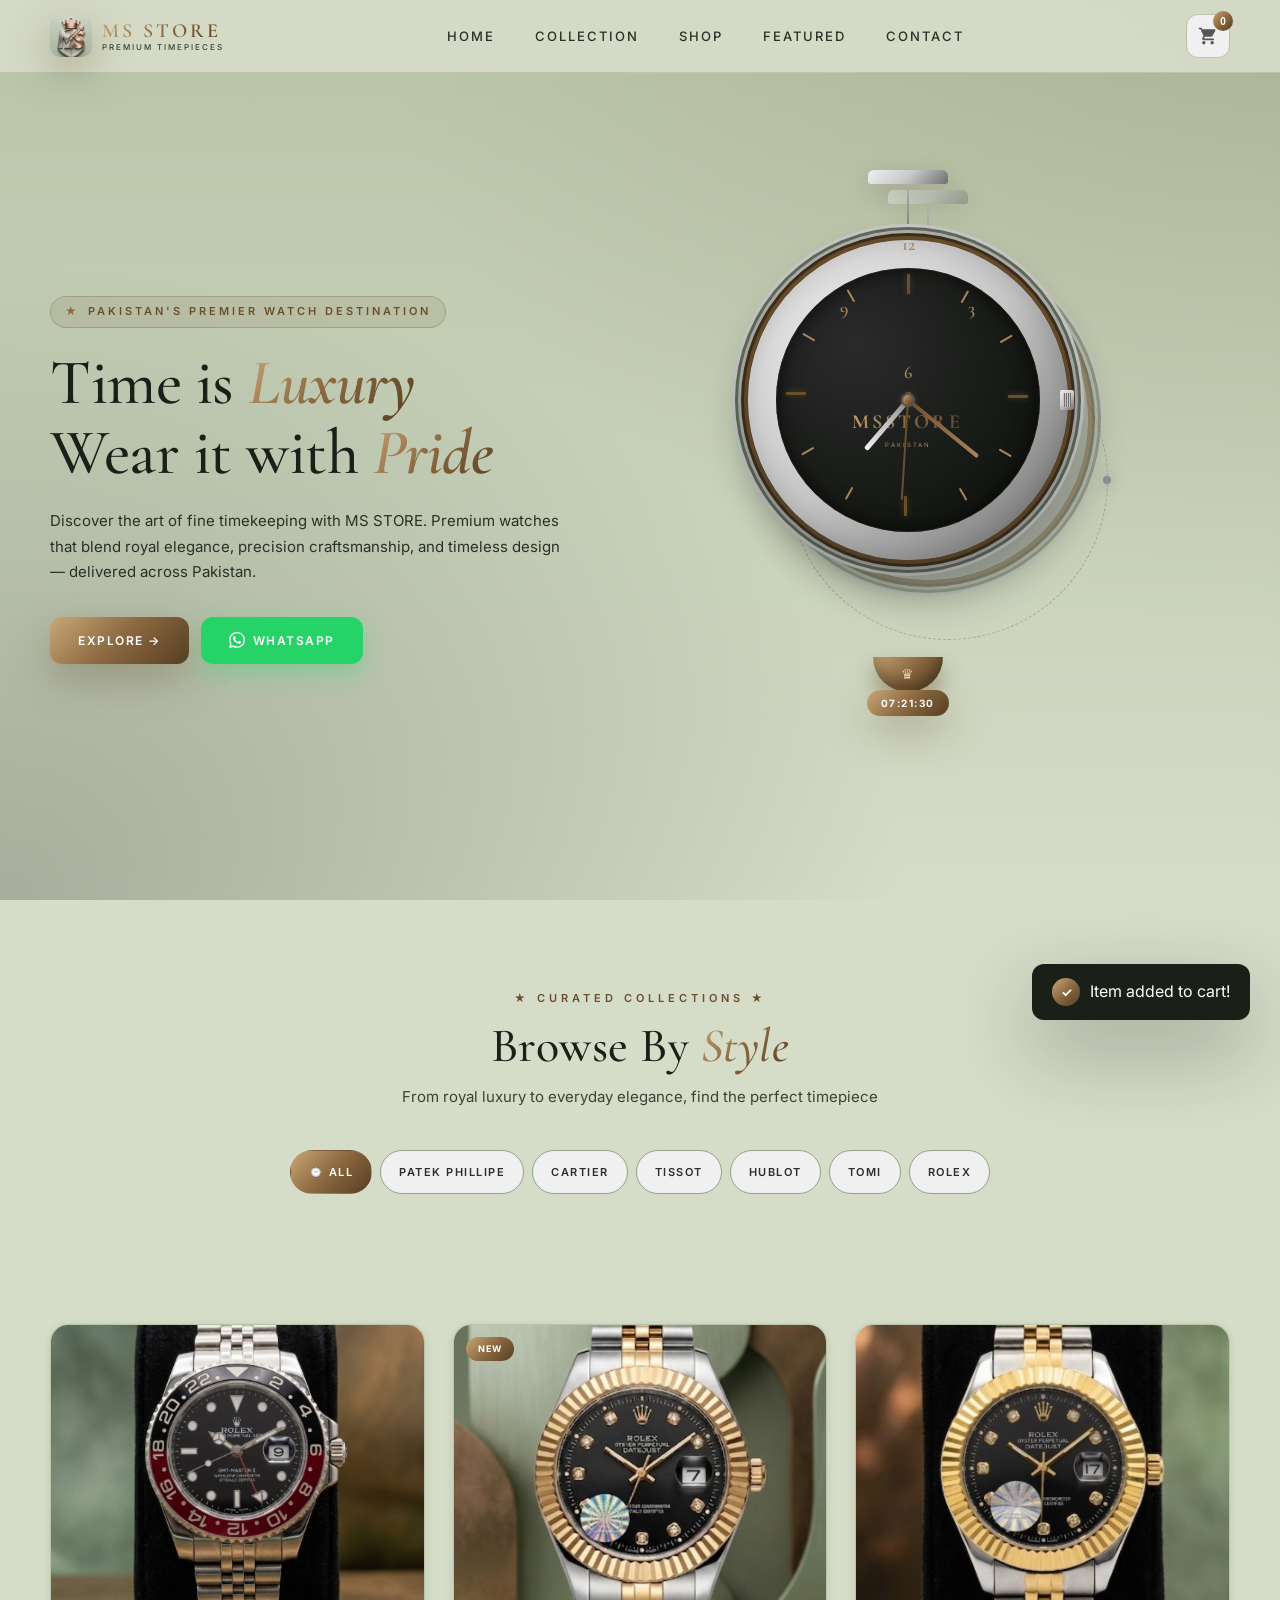
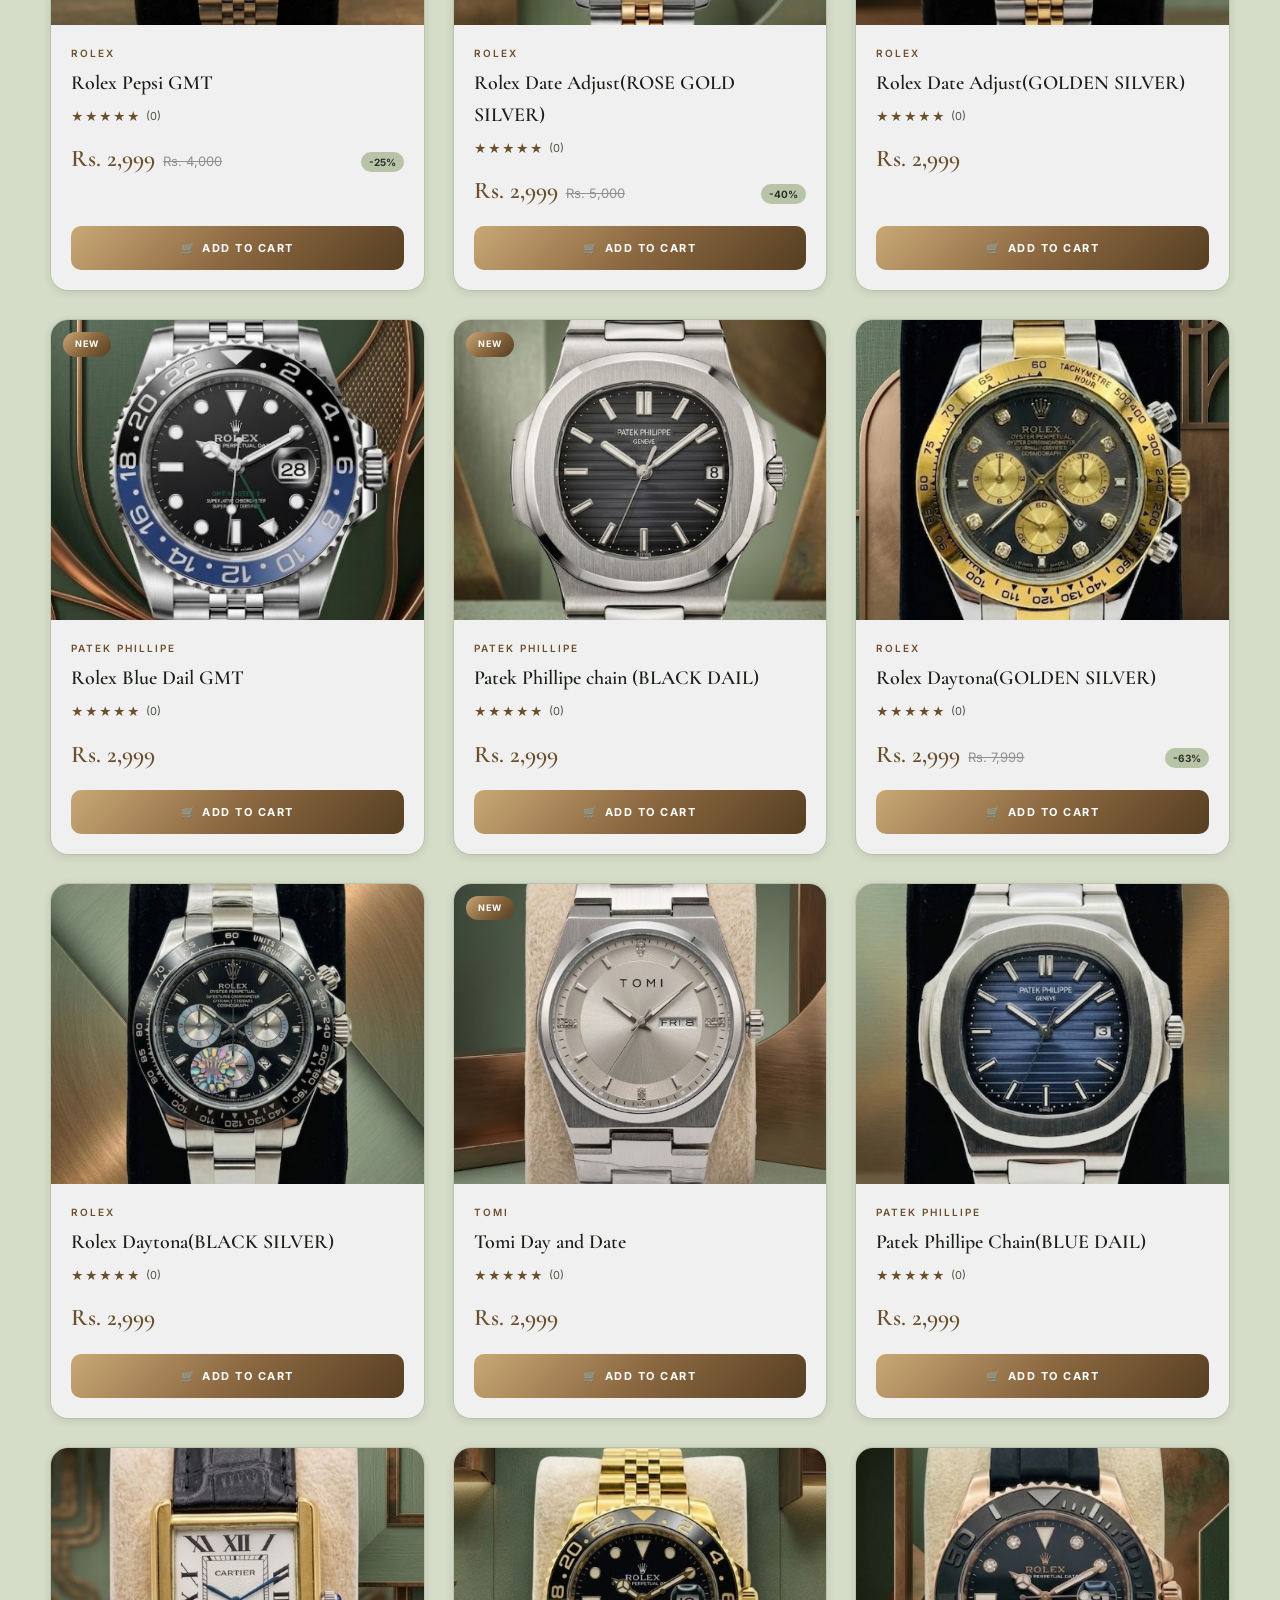
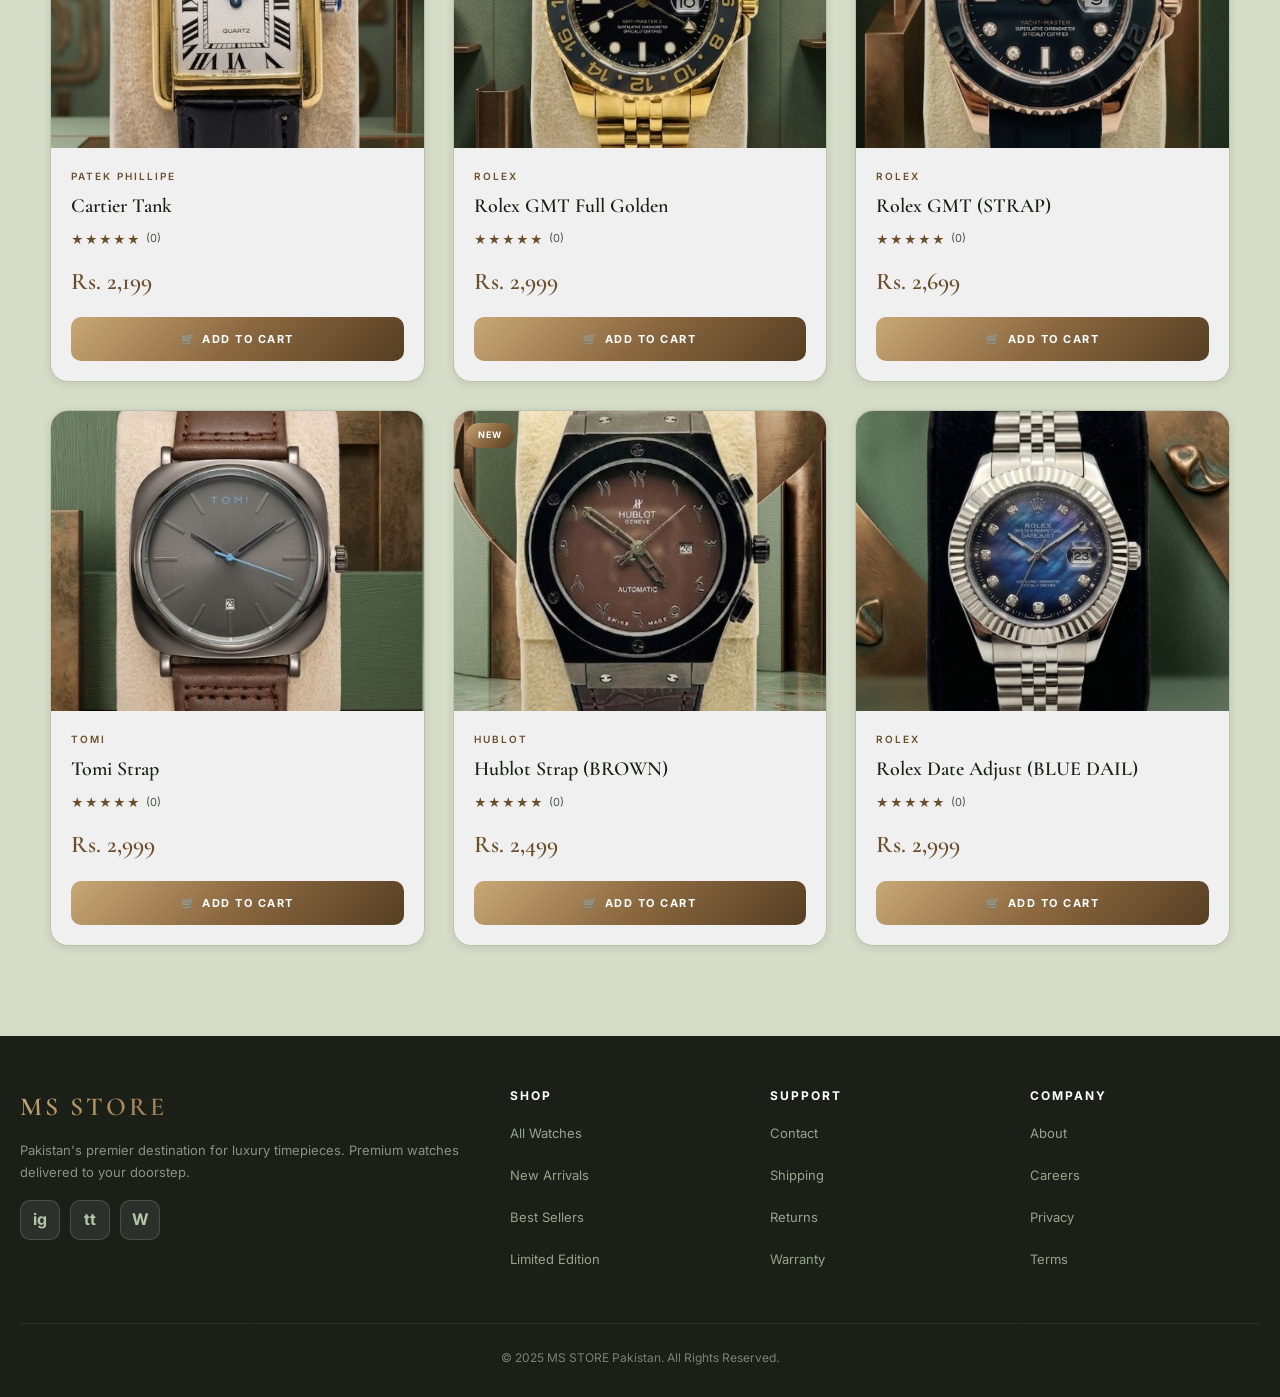
==== index.html @ d53f1ade "Add files via upload" ====
<!DOCTYPE html>
<html lang="en">
<head>
<meta charset="UTF-8">
<meta name="viewport" content="width=device-width, initial-scale=1.0, maximum-scale=5.0, viewport-fit=cover">
<meta name="theme-color" content="#3A4236">
<meta name="description" content="MS STORE Pakistan - Premium luxury watches delivered across Pakistan">
<title>MS STORE Pakistan — Premium Timepieces</title>
<link rel="preconnect" href="https://fonts.googleapis.com">
<link rel="preconnect" href="https://fonts.gstatic.com" crossorigin>
<link href="https://fonts.googleapis.com/css2?family=Cormorant+Garamond:wght@400;500;600;700&family=Inter:wght@300;400;500;600;700;800&display=swap" rel="stylesheet">
<link rel="icon" type="image/png" sizes="32x32" href="images/favicon-32.png">
<link rel="icon" type="image/png" sizes="16x16" href="images/favicon-16.png">
<link rel="apple-touch-icon" href="images/apple-touch-icon.png">
<link rel="shortcut icon" href="images/favicon-msstore.jpg">
<link rel="stylesheet" href="css/style.css">
</head>
<body>

<!-- NAVIGATION -->
<nav id="navbar">
  <div class="nav-inner">
  <a href="index.html" class="logo-nav">
    <div class="logo-emblem"><img src="images/logo-msstore.jpg" alt="MS STORE"></div>
    <div class="logo-text-group">
      <span class="logo-text">MS STORE</span>
      <span class="logo-subtext">Premium Timepieces</span>
    </div>
  </a>
  <ul class="nav-links" id="navLinks">
    <li><a href="#home" onclick="closeMenu()">Home</a></li>
    <li><a href="#categories" onclick="closeMenu()">Collection</a></li>
    <li><a href="#products" onclick="closeMenu()">Shop</a></li>
    <li><a href="product.html" onclick="closeMenu()">Featured</a></li>
    <li><a href="contact.html" onclick="closeMenu()">Contact</a></li>
  </ul>
  <div class="nav-actions">
    <button class="cart-btn" onclick="toggleCart()" aria-label="Cart">
      <svg viewBox="0 0 24 24"><path d="M7 18c-1.1 0-1.99.9-1.99 2S5.9 22 7 22s2-.9 2-2-.9-2-2-2zM1 2v2h2l3.6 7.59-1.35 2.45c-.16.28-.25.61-.25.96 0 1.1.9 2 2 2h12v-2H7.42c-.14 0-.25-.11-.25-.25l.03-.12.9-1.63h7.45c.75 0 1.41-.41 1.75-1.03l3.58-6.49c.08-.14.12-.31.12-.48 0-.55-.45-1-1-1H5.21l-.94-2H1zm16 16c-1.1 0-1.99.9-1.99 2s.89 2 1.99 2 2-.9 2-2-.9-2-2-2z"/></svg>
      <span class="cart-badge" id="cartCount">0</span>
    </button>
    <div class="hamburger" id="hamburger" onclick="toggleMenu()" aria-label="Menu">
      <span></span><span></span><span></span>
    </div>
  </div>
  </div>
</nav>
<div class="nav-overlay" id="navOverlay" onclick="closeMenu()"></div>

<!-- HERO -->
<section class="hero" id="home">
  <div class="hero-grid">
    <div class="hero-text">
      <div class="hero-eyebrow">Pakistan's Premier Watch Destination</div>
      <h1 class="hero-title">
        Time is <span class="accent">Luxury</span><br>
        Wear it with <span class="accent">Pride</span>
      </h1>
      <p class="hero-desc">
        Discover the art of fine timekeeping with MS STORE. Premium watches that blend royal elegance, precision craftsmanship, and timeless design — delivered across Pakistan.
      </p>
      <div class="hero-buttons">
        <a href="#products" class="btn btn-primary">Explore →</a>
        <a href="https://wa.me/923001234567" target="_blank" rel="noopener" class="btn btn-whatsapp js-whatsapp-link">
          <svg width="16" height="16" viewBox="0 0 24 24" fill="currentColor"><path d="M17.472 14.382c-.297-.149-1.758-.867-2.03-.967-.273-.099-.471-.148-.67.15-.197.297-.767.966-.94 1.164-.173.199-.347.223-.644.075-.297-.15-1.255-.463-2.39-1.475-.883-.788-1.48-1.761-1.653-2.059-.173-.297-.018-.458.13-.606.134-.133.298-.347.446-.52.149-.174.198-.298.298-.497.099-.198.05-.371-.025-.52-.075-.149-.669-1.612-.916-2.207-.242-.579-.487-.5-.669-.51-.173-.008-.371-.01-.57-.01-.198 0-.52.074-.792.372-.272.297-1.04 1.016-1.04 2.479 0 1.462 1.065 2.875 1.213 3.074.149.198 2.096 3.20 5.077 4.487.709.306 1.262.489 1.694.625.712.227 1.36.195 1.871.118.571-.085 1.758-.719 2.006-1.413.248-.694.248-1.289.173-1.413-.074-.124-.272-.198-.57-.347m-5.421 7.403h-.004a9.87 9.87 0 01-5.031-1.378l-.361-.214-3.741.982.998-3.648-.235-.374a9.86 9.86 0 01-1.51-5.26c.001-5.45 4.436-9.884 9.888-9.884 2.64 0 5.122 1.03 6.988 2.898a9.825 9.825 0 012.893 6.994c-.003 5.45-4.437 9.884-9.885 9.884m8.413-18.297A11.815 11.815 0 0012.05 0C5.495 0 .16 5.335.157 11.892c0 2.096.547 4.142 1.588 5.945L.057 24l6.305-1.654a11.882 11.882 0 005.683 1.448h.005c6.554 0 11.89-5.335 11.893-11.893a11.821 11.821 0 00-3.48-8.413z"/></svg>
          WhatsApp
        </a>
      </div>
    </div>

    <!-- TWO PENDULUM WATCHES STACK -->
    <div class="pendulum-stage">
      <div class="pendulum-bg-ring"></div>
      <div class="pendulum-frames">
        <div class="pendulum-frame pendulum-frame-1">
          <div class="pendulum-top"></div>
          <div class="pendulum-string"></div>
          <div class="watch-clock">
            <div class="watch-dial">
              <div class="dial-marker major" style="transform: rotate(0deg)"></div>
              <div class="dial-marker major" style="transform: rotate(90deg)"></div>
              <div class="dial-marker major" style="transform: rotate(180deg)"></div>
              <div class="dial-marker major" style="transform: rotate(270deg)"></div>
              <div class="dial-marker" style="transform: rotate(30deg)"></div>
              <div class="dial-marker" style="transform: rotate(60deg)"></div>
              <div class="dial-marker" style="transform: rotate(120deg)"></div>
              <div class="dial-marker" style="transform: rotate(150deg)"></div>
              <div class="dial-marker" style="transform: rotate(210deg)"></div>
              <div class="dial-marker" style="transform: rotate(240deg)"></div>
              <div class="dial-marker" style="transform: rotate(300deg)"></div>
              <div class="dial-marker" style="transform: rotate(330deg)"></div>
              <div class="dial-numeral" style="transform: rotate(0deg) translateY(-64px) rotate(0deg)">12</div>
              <div class="dial-numeral" style="transform: rotate(90deg) translateY(-64px) rotate(-90deg)">3</div>
              <div class="dial-numeral" style="transform: rotate(180deg) translateY(-64px) rotate(-180deg)">6</div>
              <div class="dial-numeral" style="transform: rotate(270deg) translateY(-64px) rotate(-270deg)">9</div>
            </div>
            <div class="watch-hands">
              <div class="hand-hour" id="handHour"></div>
              <div class="hand-minute" id="handMinute"></div>
              <div class="hand-second" id="handSecond"></div>
            </div>
            <div class="watch-brand">
              <div class="watch-brand-name">MSSTORE</div>
              <div class="watch-brand-sub">Pakistan</div>
            </div>
            <div class="watch-center-pin"></div>
            <div class="watch-crown"></div>
          </div>
          <div class="pendulum-weight"></div>
          <div class="digital-time" id="digitalTime">00:00:00</div>
        </div>
        <!-- Second stacked watch -->
        <div class="pendulum-frame pendulum-frame-2">
          <div class="pendulum-top"></div>
          <div class="pendulum-string"></div>
          <div class="watch-clock">
            <div class="watch-dial">
              <div class="dial-marker major" style="transform: rotate(0deg)"></div>
              <div class="dial-marker major" style="transform: rotate(90deg)"></div>
              <div class="dial-marker major" style="transform: rotate(180deg)"></div>
              <div class="dial-marker major" style="transform: rotate(270deg)"></div>
            </div>
            <div class="watch-center-pin"></div>
          </div>
        </div>
      </div>
    </div>
  </div>
</section>

<!-- CATEGORIES -->
<section class="section" id="categories">
  <div class="section-header">
    <div class="section-eyebrow">★ Curated Collections ★</div>
    <h2 class="section-title">Browse By <span class="italic">Style</span></h2>
    <p class="section-desc">From royal luxury to everyday elegance, find the perfect timepiece</p>
  </div>
  <div class="category-bar" id="categoryBar"></div>
</section>

<!-- PRODUCTS -->
<section class="section" id="products" style="padding-top:0">
  <div class="product-grid" id="productGrid"></div>
</section>

<!-- FOOTER -->
<footer>
  <div class="footer-content">
    <div class="footer-brand">
      <h3>MS STORE</h3>
      <p>Pakistan's premier destination for luxury timepieces. Premium watches delivered to your doorstep.</p>
      <div class="social-row">
        <a href="#" class="social-icon js-facebook-link" id="footerFacebook" target="_blank" rel="noopener" style="display:none">f</a>
        <a href="#" class="social-icon js-instagram-link" id="footerInstagram" target="_blank" rel="noopener" style="display:none">ig</a>
        <a href="#" class="social-icon js-tiktok-link" id="footerTiktok" target="_blank" rel="noopener" style="display:none">tt</a>
        <a href="#" class="social-icon js-youtube-link" id="footerYoutube" target="_blank" rel="noopener" style="display:none">yt</a>
        <a href="https://wa.me/923001234567" target="_blank" class="social-icon js-whatsapp-link">W</a>
      </div>
    </div>
    <div class="footer-col">
      <h4>Shop</h4>
      <ul>
        <li><a href="#products">All Watches</a></li>
        <li><a href="#categories">New Arrivals</a></li>
        <li><a href="#products">Best Sellers</a></li>
        <li><a href="#products">Limited Edition</a></li>
      </ul>
    </div>
    <div class="footer-col">
      <h4>Support</h4>
      <ul>
        <li><a href="contact.html">Contact</a></li>
        <li><a href="contact.html">Shipping</a></li>
        <li><a href="contact.html">Returns</a></li>
        <li><a href="contact.html">Warranty</a></li>
      </ul>
    </div>
    <div class="footer-col">
      <h4>Company</h4>
      <ul>
        <li><a href="contact.html">About</a></li>
        <li><a href="contact.html">Careers</a></li>
        <li><a href="contact.html">Privacy</a></li>
        <li><a href="contact.html">Terms</a></li>
      </ul>
    </div>
  </div>
  <div class="footer-bottom">© 2025 MS STORE Pakistan. All Rights Reserved.</div>
</footer>

<!-- CART -->
<div class="cart-overlay" id="cartOverlay" onclick="toggleCart()"></div>
<div class="cart-sidebar" id="cartSidebar">
  <div class="cart-handle"></div>
  <div class="cart-header">
    <div class="cart-title">🛒 Your Cart</div>
    <button class="cart-close" onclick="toggleCart()">✕</button>
  </div>
  <div class="cart-items" id="cartItems"></div>
  <div class="cart-footer">
    <div class="cart-total">
      <span class="cart-total-label">Total</span>
      <span class="cart-total-amount" id="cartTotal">Rs. 0</span>
    </div>
    <div class="cart-actions">
      <button class="btn btn-primary" onclick="openCheckout()">Buy Now - Checkout</button>
      <a href="https://wa.me/923001234567" target="_blank" rel="noopener" class="btn btn-whatsapp js-whatsapp-link">
        <svg width="16" height="16" viewBox="0 0 24 24" fill="currentColor"><path d="M17.472 14.382c-.297-.149-1.758-.867-2.03-.967-.273-.099-.471-.148-.67.15-.197.297-.767.966-.94 1.164-.173.199-.347.223-.644.075-.297-.15-1.255-.463-2.39-1.475-.883-.788-1.48-1.761-1.653-2.059-.173-.297-.018-.458.13-.606.134-.133.298-.347.446-.52.149-.174.198-.298.298-.497.099-.198.05-.371-.025-.52-.075-.149-.669-1.612-.916-2.207-.242-.579-.487-.5-.669-.51-.173-.008-.371-.01-.57-.01-.198 0-.52.074-.792.372-.272.297-1.04 1.016-1.04 2.479 0 1.462 1.065 2.875 1.213 3.074.149.198 2.096 3.20 5.077 4.487.709.306 1.262.489 1.694.625.712.227 1.36.195 1.871.118.571-.085 1.758-.719 2.006-1.413.248-.694.248-1.289.173-1.413-.074-.124-.272-.198-.57-.347m-5.421 7.403h-.004a9.87 9.87 0 01-5.031-1.378l-.361-.214-3.741.982.998-3.648-.235-.374a9.86 9.86 0 01-1.51-5.26c.001-5.45 4.436-9.884 9.888-9.884 2.64 0 5.122 1.03 6.988 2.898a9.825 9.825 0 012.893 6.994c-.003 5.45-4.437 9.884-9.885 9.884m8.413-18.297A11.815 11.815 0 0012.05 0C5.495 0 .16 5.335.157 11.892c0 2.096.547 4.142 1.588 5.945L.057 24l6.305-1.654a11.882 11.882 0 005.683 1.448h.005c6.554 0 11.89-5.335 11.893-11.893a11.821 11.821 0 00-3.48-8.413z"/></svg>
        WhatsApp Checkout
      </a>
    </div>
  </div>
</div>

<!-- CHECKOUT -->
<div class="checkout-overlay" id="checkoutModal">
  <div class="checkout-form">
    <button class="modal-close" onclick="closeCheckout()">✕</button>
    <div class="form-header">
      <h2 class="form-title">Complete Your Order</h2>
      <p class="form-subtitle">Fill in your details and we'll deliver to your doorstep</p>
    </div>
    <div class="order-summary" id="orderSummary"></div>
    <form id="checkoutForm" onsubmit="submitOrder(event)">
      <div class="form-row">
        <div class="form-group">
          <label class="form-label">Full Name *</label>
          <input type="text" name="name" class="form-input" required placeholder="Muhammad Ahmed">
        </div>
        <div class="form-group">
          <label class="form-label">WhatsApp *</label>
          <input type="tel" name="whatsapp" class="form-input" required placeholder="03XX-XXXXXXX">
        </div>
      </div>
      <div class="form-row">
        <div class="form-group">
          <label class="form-label">City *</label>
          <input type="text" name="city" class="form-input" required placeholder="Lahore">
        </div>
        <div class="form-group">
          <label class="form-label">Postal *</label>
          <input type="text" name="postal" class="form-input" required placeholder="54000">
        </div>
      </div>
      <div class="form-group">
        <label class="form-label">Address *</label>
        <textarea name="address" class="form-textarea" required placeholder="House #, Street, Area..."></textarea>
      </div>
      <div class="form-group">
        <label class="form-label">Notes (Optional)</label>
        <textarea name="notes" class="form-textarea" placeholder="Special instructions..."></textarea>
      </div>
      <button type="submit" class="btn btn-primary" style="width:100%;margin-top:8px">
        Place Order — Cash on Delivery
      </button>
    </form>
  </div>
</div>

<!-- TOAST -->
<div class="toast" id="toast">
  <div class="toast-icon">✓</div>
  <span id="toastMessage">Item added to cart!</span>
</div>

<script src="js/products.js"></script>
<script src="js/config.js"></script>
<script src="js/settings.js"></script>
<script src="js/main.js"></script>
</body>
</html>
---- css/style.css ----
/* ============================================
   MS STORE - Main Stylesheet
   Sage Green + Bronze + Silver
   ============================================ */
:root {
  --sage-50:  #E8EDE4;
  --sage-100: #D5DCC8;
  --sage-200: #B8C4A8;
  --sage-300: #95A38B;
  --sage-400: #7A8872;
  --sage-500: #5F6B58;
  --sage-600: #4A5444;
  --sage-700: #3A4236;
  --sage-800: #2A3027;
  --sage-900: #1A1F18;
  
  --bronze-50:  #F5EFE2;
  --bronze-100: #E5D5B0;
  --bronze-200: #C9A876;
  --bronze-300: #A8845A;
  --bronze-400: #8B6840;
  --bronze-500: #6B4F2D;
  --bronze-600: #553E22;
  --bronze-700: #3F2E18;
  
  --silver-50:  #FAFAFA;
  --silver-100: #F0F0F0;
  --silver-200: #E0E0E0;
  --silver-300: #C8C8C8;
  --silver-400: #B0B0B0;
  --silver-500: #909090;
  --silver-600: #707070;
  --silver-700: #555555;
  --silver-800: #3A3A3A;
  --silver-900: #1F1F1F;
  
  --whatsapp: #25D366;
  --whatsapp-dark: #128C7E;
  
  --gradient-bronze: linear-gradient(135deg, #C9A876 0%, #8B6840 50%, #553E22 100%);
  --gradient-silver: linear-gradient(135deg, #F0F0F0 0%, #C8C8C8 50%, #707070 100%);
  --gradient-sage: linear-gradient(135deg, #95A38B 0%, #5F6B58 50%, #3A4236 100%);
  
  --shadow-sm: 0 2px 8px rgba(26, 31, 24, 0.10);
  --shadow-md: 0 8px 24px rgba(26, 31, 24, 0.18);
  --shadow-lg: 0 20px 50px rgba(26, 31, 24, 0.25);
  --shadow-xl: 0 30px 80px rgba(26, 31, 24, 0.30);
  --shadow-bronze: 0 15px 40px rgba(107, 79, 45, 0.35);
  
  --touch-target: 44px;
}

* { 
  margin: 0; 
  padding: 0; 
  box-sizing: border-box; 
  -webkit-tap-highlight-color: transparent;
}

html { 
  scroll-behavior: smooth; 
  -webkit-text-size-adjust: 100%;
}

body {
  font-family: 'Inter', -apple-system, sans-serif;
  background: var(--sage-100);
  color: var(--silver-900);
  overflow-x: hidden;
  line-height: 1.6;
  -webkit-font-smoothing: antialiased;
}

img, svg { max-width: 100%; height: auto; display: block; }

::selection { background: var(--bronze-500); color: white; }
::-webkit-scrollbar { width: 6px; height: 6px; }
::-webkit-scrollbar-track { background: var(--sage-200); }
::-webkit-scrollbar-thumb { background: var(--gradient-bronze); border-radius: 3px; }

.serif { font-family: 'Cormorant Garamond', Georgia, serif; }

/* ============================================
   NAVIGATION (Fixed for laptop)
   ============================================ */
nav {
  position: fixed;
  top: 0; left: 0; right: 0;
  padding: 12px 40px;
  background: rgba(213, 220, 200, 0.95);
  backdrop-filter: blur(20px);
  -webkit-backdrop-filter: blur(20px);
  z-index: 1000;
  border-bottom: 1px solid rgba(95, 107, 88, 0.2);
  transition: all 0.3s ease;
  min-height: 60px;
  display: flex;
  align-items: center;
}
nav.scrolled {
  padding: 8px 40px;
  box-shadow: var(--shadow-sm);
}
.nav-inner {
  width: 100%;
  max-width: 1600px;
  margin: 0 auto;
  display: flex;
  justify-content: space-between;
  align-items: center;
}

.logo-nav {
  display: flex;
  align-items: center;
  gap: 10px;
  text-decoration: none;
  flex-shrink: 0;
  z-index: 1001;
}
.logo-emblem {
  width: 44px;
  height: 44px;
  border-radius: 10px;
  display: flex;
  align-items: center;
  justify-content: center;
  box-shadow: var(--shadow-bronze);
  position: relative;
  overflow: hidden;
}
.logo-emblem img {
  width: 100%;
  height: 100%;
  object-fit: cover;
  display: block;
}
.logo-text-group { display: flex; flex-direction: column; line-height: 1; }
.logo-text {
  font-family: 'Cormorant Garamond', serif;
  font-size: 18px;
  font-weight: 600;
  background: var(--gradient-bronze);
  -webkit-background-clip: text;
  background-clip: text;
  -webkit-text-fill-color: transparent;
  letter-spacing: 3px;
}
.logo-subtext {
  font-size: 8px;
  color: var(--sage-700);
  letter-spacing: 2px;
  text-transform: uppercase;
  margin-top: 2px;
  font-weight: 500;
}

.nav-links {
  display: flex;
  position: fixed;
  top: 60px;
  right: -100%;
  flex-direction: column;
  background: var(--silver-100);
  width: 280px;
  max-width: 85vw;
  height: calc(100vh - 60px);
  padding: 30px 24px;
  transition: right 0.4s cubic-bezier(0.4, 0, 0.2, 1);
  box-shadow: -10px 0 30px rgba(0,0,0,0.15);
  align-items: flex-start;
  gap: 24px;
  list-style: none;
  z-index: 999;
  margin: 0;
}
.nav-links.active { right: 0; }
.nav-links a {
  text-decoration: none;
  color: var(--sage-800);
  font-size: 14px;
  letter-spacing: 2px;
  text-transform: uppercase;
  font-weight: 500;
  position: relative;
  transition: color 0.3s;
  padding: 6px 0;
  min-height: var(--touch-target);
  display: flex;
  align-items: center;
}
.nav-links a::after {
  content: '';
  position: absolute;
  bottom: 0;
  left: 0;
  width: 0;
  height: 2px;
  background: var(--gradient-bronze);
  transition: width 0.3s;
}
.nav-links a:hover, .nav-links a:active { color: var(--bronze-500); }
.nav-links a:hover::after, .nav-links a:active::after { width: 100%; }

.nav-actions { 
  display: flex; 
  align-items: center; 
  gap: 10px; 
  z-index: 1001;
}

.cart-btn {
  position: relative;
  background: var(--silver-100);
  border: 1px solid var(--sage-200);
  width: var(--touch-target);
  height: var(--touch-target);
  border-radius: 12px;
  cursor: pointer;
  display: flex;
  align-items: center;
  justify-content: center;
  transition: all 0.3s;
}
.cart-btn:hover, .cart-btn:active {
  background: var(--gradient-bronze);
  transform: scale(0.95);
  border-color: transparent;
  box-shadow: var(--shadow-bronze);
}
.cart-btn:hover svg, .cart-btn:active svg { fill: white; }
.cart-btn svg { width: 20px; height: 20px; fill: var(--silver-700); transition: fill 0.3s; }
.cart-badge {
  position: absolute;
  top: -4px; right: -4px;
  background: var(--gradient-bronze);
  color: white;
  min-width: 20px;
  height: 20px;
  border-radius: 10px;
  padding: 0 5px;
  display: flex;
  align-items: center;
  justify-content: center;
  font-size: 10px;
  font-weight: 700;
}

.hamburger {
  display: flex;
  flex-direction: column;
  gap: 5px;
  cursor: pointer;
  background: var(--silver-100);
  border: 1px solid var(--sage-200);
  width: var(--touch-target);
  height: var(--touch-target);
  border-radius: 12px;
  align-items: center;
  justify-content: center;
}
.hamburger span { 
  width: 20px; 
  height: 2px; 
  background: var(--sage-800); 
  transition: all 0.3s;
  border-radius: 2px;
}
.hamburger.active span:nth-child(1) { transform: rotate(45deg) translate(5px, 5px); }
.hamburger.active span:nth-child(2) { opacity: 0; }
.hamburger.active span:nth-child(3) { transform: rotate(-45deg) translate(5px, -5px); }

.nav-overlay {
  position: fixed;
  inset: 60px 0 0 0;
  background: rgba(26, 31, 24, 0.5);
  backdrop-filter: blur(4px);
  z-index: 998;
  opacity: 0;
  pointer-events: none;
  transition: opacity 0.3s;
}
.nav-overlay.active { opacity: 1; pointer-events: all; }

/* ============================================
   HERO SECTION
   ============================================ */
.hero {
  min-height: 100vh;
  min-height: 100dvh;
  background:
    radial-gradient(ellipse at top right, rgba(107, 79, 45, 0.15) 0%, transparent 50%),
    radial-gradient(ellipse at bottom left, rgba(58, 66, 54, 0.30) 0%, transparent 50%),
    linear-gradient(180deg, var(--sage-200) 0%, var(--sage-100) 100%);
  display: flex;
  align-items: center;
  justify-content: center;
  position: relative;
  overflow: hidden;
  padding: 80px 20px 40px;
}

.hero-grid {
  max-width: 1400px;
  width: 100%;
  display: grid;
  grid-template-columns: 1fr;
  gap: 40px;
  align-items: center;
  position: relative;
  z-index: 1;
}
.hero-text { 
  animation: fadeInUp 1s ease; 
  text-align: center;
}

.hero-eyebrow {
  display: inline-flex;
  align-items: center;
  gap: 8px;
  color: var(--bronze-500);
  font-size: 11px;
  letter-spacing: 3px;
  text-transform: uppercase;
  margin-bottom: 20px;
  font-weight: 600;
  padding: 6px 14px;
  background: rgba(107, 79, 45, 0.10);
  border-radius: 30px;
  border: 1px solid rgba(107, 79, 45, 0.25);
}
.hero-eyebrow::before { content: '★'; color: var(--bronze-400); }

.hero-title {
  font-family: 'Cormorant Garamond', serif;
  font-size: clamp(36px, 9vw, 64px);
  line-height: 1.1;
  margin-bottom: 20px;
  color: var(--sage-900);
  font-weight: 500;
  letter-spacing: -0.5px;
}
.hero-title .accent {
  font-style: italic;
  background: var(--gradient-bronze);
  -webkit-background-clip: text;
  background-clip: text;
  -webkit-text-fill-color: transparent;
  font-weight: 600;
}

.hero-desc {
  font-size: 15px;
  color: var(--sage-800);
  margin-bottom: 32px;
  max-width: 520px;
  line-height: 1.7;
  margin-left: auto;
  margin-right: auto;
}
.hero-buttons { 
  display: flex; 
  gap: 12px; 
  flex-wrap: wrap; 
  justify-content: center;
}

.btn {
  padding: 14px 28px;
  border: none;
  border-radius: 12px;
  font-size: 12px;
  letter-spacing: 1.5px;
  text-transform: uppercase;
  cursor: pointer;
  transition: all 0.3s cubic-bezier(0.4, 0, 0.2, 1);
  text-decoration: none;
  display: inline-flex;
  align-items: center;
  justify-content: center;
  gap: 8px;
  font-family: 'Inter', sans-serif;
  font-weight: 600;
  white-space: nowrap;
  min-height: var(--touch-target);
}
.btn-primary {
  background: var(--gradient-bronze);
  color: white;
  box-shadow: var(--shadow-bronze);
}
.btn-primary:hover, .btn-primary:active {
  transform: translateY(-2px);
  box-shadow: 0 15px 40px rgba(107, 79, 45, 0.50);
}
.btn-whatsapp {
  background: var(--whatsapp);
  color: white;
  box-shadow: 0 10px 25px rgba(37, 211, 102, 0.30);
}
.btn-whatsapp:hover, .btn-whatsapp:active {
  background: var(--whatsapp-dark);
  box-shadow: 0 15px 35px rgba(37, 211, 102, 0.40);
}
.btn-bronze {
  background: var(--gradient-sage);
  color: white;
  box-shadow: var(--shadow-md);
}
.btn-bronze:hover, .btn-bronze:active {
  transform: translateY(-2px);
  box-shadow: var(--shadow-lg);
}
.btn-outline {
  background: transparent;
  color: var(--sage-800);
  border: 1.5px solid var(--sage-300);
}
.btn-outline:hover, .btn-outline:active {
  border-color: var(--bronze-400);
  color: var(--bronze-500);
}

/* ============================================
   PENDULUM WATCH - TWO STACK ON MOBILE
   ============================================ */
.pendulum-stage {
  position: relative;
  width: 100%;
  height: 380px;
  display: flex;
  align-items: center;
  justify-content: center;
  animation: fadeIn 1.2s ease 0.3s backwards;
}

.pendulum-bg-ring {
  position: absolute;
  width: 320px;
  height: 320px;
  border: 1px dashed rgba(107, 79, 45, 0.35);
  border-radius: 50%;
  animation: rotate 80s linear infinite;
}
.pendulum-bg-ring::before, .pendulum-bg-ring::after {
  content: '';
  position: absolute;
  top: 50%;
  width: 8px;
  height: 8px;
  border-radius: 50%;
  transform: translateY(-50%);
}
.pendulum-bg-ring::before {
  left: -4px;
  background: var(--bronze-500);
  box-shadow: 0 0 15px var(--bronze-500);
}
.pendulum-bg-ring::after {
  right: -4px;
  background: var(--silver-500);
  box-shadow: 0 0 15px var(--silver-500);
}

/* TWO WATCHES STACK ON MOBILE */
.pendulum-frames {
  position: relative;
  width: 280px;
  height: 400px;
}
.pendulum-frame {
  position: absolute;
  width: 240px;
  height: 360px;
  transform-origin: 50% 0;
  animation: pendulumSwing 4s ease-in-out infinite;
}
.pendulum-frame-2 {
  animation: pendulumSwingShadow 4s ease-in-out infinite;
  animation-delay: -2s;
  opacity: 0.5;
  z-index: 0;
  left: 20px;
  top: 20px;
}
.pendulum-frame-1 {
  z-index: 1;
}

.pendulum-top {
  position: absolute;
  top: 0;
  left: 50%;
  transform: translateX(-50%);
  width: 80px;
  height: 14px;
  background: var(--gradient-silver);
  border-radius: 6px 6px 3px 3px;
  box-shadow: var(--shadow-md);
}
.pendulum-string {
  position: absolute;
  top: 14px;
  left: 50%;
  transform: translateX(-50%);
  width: 2px;
  height: 60px;
  background: linear-gradient(180deg, var(--silver-400) 0%, var(--silver-600) 100%);
}

.watch-clock {
  position: absolute;
  top: 70px;
  left: 50%;
  transform: translateX(-50%);
  width: 200px;
  height: 200px;
  background: var(--gradient-silver);
  border-radius: 50%;
  box-shadow:
    inset 0 0 30px rgba(0,0,0,0.20),
    0 20px 40px rgba(26, 31, 24, 0.40),
    0 0 0 4px var(--bronze-500),
    0 0 0 7px var(--bronze-700),
    0 0 0 10px var(--silver-400),
    0 0 0 13px var(--sage-500),
    0 0 0 16px var(--silver-300);
  display: flex;
  align-items: center;
  justify-content: center;
}

.watch-dial {
  position: absolute;
  inset: 20px;
  background: radial-gradient(circle at 30% 30%, #2A2A2A 0%, #0A0F0A 100%);
  border-radius: 50%;
  box-shadow: inset 0 0 20px rgba(0,0,0,0.7), inset 0 0 0 1px rgba(107, 79, 45, 0.3);
}

.dial-marker {
  position: absolute;
  left: 50%;
  top: 6px;
  width: 2px;
  height: 10px;
  background: var(--bronze-300);
  transform-origin: 0 80px;
  margin-left: -1px;
  border-radius: 1px;
}
.dial-marker.major {
  width: 3px;
  height: 16px;
  background: var(--bronze-500);
  box-shadow: 0 0 6px rgba(107, 79, 45, 0.7);
}

.dial-numeral {
  position: absolute;
  left: 50%;
  top: 18px;
  transform-origin: 0 72px;
  margin-left: -6px;
  color: var(--bronze-300);
  font-family: 'Cormorant Garamond', serif;
  font-size: 14px;
  font-weight: 600;
  width: 12px;
  text-align: center;
}

.watch-hands { position: absolute; inset: 0; z-index: 10; }

.hand-hour {
  position: absolute;
  left: 50%;
  top: 50%;
  width: 4px;
  height: 45px;
  background: linear-gradient(180deg, var(--silver-100) 0%, var(--silver-500) 100%);
  transform-origin: bottom center;
  transform: translate(-50%, -100%) rotate(0deg);
  border-radius: 2px;
  z-index: 3;
}
.hand-minute {
  position: absolute;
  left: 50%;
  top: 50%;
  width: 3px;
  height: 65px;
  background: linear-gradient(180deg, var(--bronze-300) 0%, var(--bronze-500) 100%);
  transform-origin: bottom center;
  transform: translate(-50%, -100%) rotate(0deg);
  border-radius: 2px;
  z-index: 4;
}
.hand-second {
  position: absolute;
  left: 50%;
  top: 50%;
  width: 2px;
  height: 75px;
  background: var(--bronze-500);
  transform-origin: bottom center;
  transform: translate(-50%, -100%) rotate(0deg);
  border-radius: 1px;
  z-index: 5;
}
.hand-second::before {
  content: '';
  position: absolute;
  bottom: -8px;
  left: 50%;
  transform: translateX(-50%);
  width: 5px;
  height: 15px;
  background: var(--bronze-500);
  border-radius: 1px;
}

.watch-center-pin {
  position: absolute;
  left: 50%;
  top: 50%;
  transform: translate(-50%, -50%);
  width: 10px;
  height: 10px;
  background: var(--gradient-bronze);
  border-radius: 50%;
  z-index: 11;
  box-shadow: 0 0 0 2px var(--silver-700), 0 0 8px var(--bronze-500);
}

.watch-brand {
  position: absolute;
  left: 50%;
  top: 50%;
  transform: translate(-50%, -50%);
  text-align: center;
  z-index: 2;
  pointer-events: none;
}
.watch-brand-name {
  font-family: 'Cormorant Garamond', serif;
  font-size: 14px;
  font-weight: 700;
  background: var(--gradient-bronze);
  -webkit-background-clip: text;
  background-clip: text;
  -webkit-text-fill-color: transparent;
  letter-spacing: 3px;
  margin-top: 38px;
}
.watch-brand-sub {
  font-size: 6px;
  letter-spacing: 2px;
  color: var(--bronze-300);
  text-transform: uppercase;
  margin-top: 2px;
}

.watch-crown {
  position: absolute;
  right: -6px;
  top: 50%;
  transform: translateY(-50%);
  width: 14px;
  height: 20px;
  background: var(--gradient-silver);
  border-radius: 2px;
}
.watch-crown::before {
  content: '';
  position: absolute;
  inset: 3px;
  background: repeating-linear-gradient(90deg, var(--silver-300) 0px, var(--silver-300) 1px, var(--silver-600) 1px, var(--silver-600) 2px);
}

.pendulum-weight {
  position: absolute;
  bottom: 18px;
  left: 50%;
  transform: translateX(-50%);
  width: 70px;
  height: 35px;
  background: var(--gradient-bronze);
  border-radius: 0 0 35px 35px;
  box-shadow: inset 0 -8px 15px rgba(0,0,0,0.3), 0 10px 20px rgba(107, 79, 45, 0.45);
}
.pendulum-weight::before {
  content: '♛';
  position: absolute;
  inset: 0;
  display: flex;
  align-items: center;
  justify-content: center;
  color: var(--bronze-100);
  font-size: 14px;
}

.digital-time {
  position: absolute;
  bottom: -6px;
  left: 50%;
  transform: translateX(-50%);
  background: var(--gradient-bronze);
  color: white;
  padding: 5px 14px;
  border-radius: 14px;
  font-family: 'Inter', monospace;
  font-size: 10px;
  font-weight: 700;
  letter-spacing: 1.5px;
  box-shadow: var(--shadow-bronze);
  z-index: 20;
  white-space: nowrap;
}

@keyframes pendulumSwing {
  0%, 100% { transform: rotate(-10deg); }
  50% { transform: rotate(10deg); }
}
@keyframes pendulumSwingShadow {
  0%, 100% { transform: scale(0.85) rotate(-10deg); }
  50% { transform: scale(0.85) rotate(10deg); }
}
@keyframes rotate { from { transform: rotate(0deg); } to { transform: rotate(360deg); } }
@keyframes fadeInUp {
  from { opacity: 0; transform: translateY(30px); }
  to { opacity: 1; transform: translateY(0); }
}
@keyframes fadeIn { from { opacity: 0; } to { opacity: 1; } }
@keyframes modalIn {
  from { opacity: 0; transform: scale(0.95) translateY(20px); }
  to { opacity: 1; transform: scale(1) translateY(0); }
}

/* ============================================
   SECTIONS
   ============================================ */
.section {
  padding: 60px 20px;
  max-width: 1400px;
  margin: 0 auto;
}
.section-header { text-align: center; margin-bottom: 40px; }
.section-eyebrow {
  color: var(--bronze-500);
  font-size: 11px;
  letter-spacing: 4px;
  text-transform: uppercase;
  margin-bottom: 12px;
  font-weight: 600;
}
.section-title {
  font-family: 'Cormorant Garamond', serif;
  font-size: clamp(28px, 7vw, 48px);
  color: var(--sage-900);
  margin-bottom: 12px;
  font-weight: 500;
  letter-spacing: 0.5px;
  line-height: 1.1;
}
.section-title .italic {
  font-style: italic;
  background: var(--gradient-bronze);
  -webkit-background-clip: text;
  background-clip: text;
  -webkit-text-fill-color: transparent;
}
.section-desc {
  color: var(--sage-700);
  max-width: 600px;
  margin: 0 auto;
  font-size: 15px;
  line-height: 1.7;
}

.category-bar {
  display: flex;
  justify-content: center;
  gap: 8px;
  margin-bottom: 40px;
  flex-wrap: wrap;
}
.cat-btn {
  padding: 10px 18px;
  background: var(--silver-100);
  border: 1.5px solid var(--sage-300);
  border-radius: 50px;
  cursor: pointer;
  transition: all 0.3s;
  font-family: 'Inter', sans-serif;
  font-size: 11px;
  letter-spacing: 1.5px;
  text-transform: uppercase;
  color: var(--sage-800);
  font-weight: 600;
  display: flex;
  align-items: center;
  gap: 6px;
  min-height: var(--touch-target);
}
.cat-btn:hover, .cat-btn:active {
  border-color: var(--bronze-400);
  color: var(--bronze-500);
}
.cat-btn.active {
  background: var(--gradient-bronze);
  color: white;
  border-color: transparent;
}

/* ============================================
   PRODUCT GRID
   ============================================ */
.product-grid {
  display: grid;
  grid-template-columns: 1fr;
  gap: 20px;
}

.product-card {
  background: var(--silver-100);
  border-radius: 18px;
  overflow: hidden;
  box-shadow: var(--shadow-sm);
  transition: all 0.3s ease;
  position: relative;
  cursor: pointer;
  display: flex;
  flex-direction: column;
  border: 1px solid var(--sage-200);
}
.product-card:hover {
  transform: translateY(-8px);
  box-shadow: var(--shadow-lg);
  border-color: var(--bronze-300);
}
.product-card:active { transform: scale(0.98); }

.product-badge {
  position: absolute;
  top: 12px;
  left: 12px;
  background: var(--gradient-bronze);
  color: white;
  padding: 5px 12px;
  border-radius: 20px;
  font-size: 9px;
  font-weight: 700;
  letter-spacing: 1px;
  z-index: 3;
  text-transform: uppercase;
}

.product-image {
  width: 100%;
  height: 260px;
  background: radial-gradient(circle at 30% 30%, var(--sage-200) 0%, var(--sage-400) 100%);
  display: flex;
  align-items: center;
  justify-content: center;
  position: relative;
  overflow: hidden;
}
.product-image img { 
  width: 100%; 
  height: 100%; 
  object-fit: cover; 
  transition: transform 0.5s;
}
.product-card:hover .product-image img { transform: scale(1.05); }

.product-body { padding: 20px; display: flex; flex-direction: column; flex: 1; }
.product-cat {
  color: var(--bronze-500);
  font-size: 10px;
  letter-spacing: 2px;
  text-transform: uppercase;
  margin-bottom: 6px;
  font-weight: 600;
}
.product-name {
  font-family: 'Cormorant Garamond', serif;
  font-size: 20px;
  color: var(--sage-900);
  margin-bottom: 8px;
  font-weight: 600;
}
.product-rating {
  display: flex;
  align-items: center;
  gap: 5px;
  margin-bottom: 14px;
}
.stars { color: var(--bronze-500); font-size: 12px; letter-spacing: 1px; }
.rating-text { font-size: 11px; color: var(--sage-600); }

.product-price-row {
  display: flex;
  align-items: baseline;
  gap: 8px;
  margin-bottom: 16px;
  flex-wrap: wrap;
}
.price-current {
  font-family: 'Cormorant Garamond', serif;
  font-size: 24px;
  font-weight: 600;
  color: var(--bronze-500);
}
.price-old {
  font-size: 13px;
  color: var(--silver-500);
  text-decoration: line-through;
}
.price-discount {
  background: var(--sage-200);
  color: var(--sage-800);
  padding: 2px 8px;
  border-radius: 16px;
  font-size: 10px;
  font-weight: 700;
  margin-left: auto;
}

.add-cart-btn {
  margin-top: auto;
  width: 100%;
  padding: 12px;
  background: var(--gradient-bronze);
  color: white;
  border: none;
  border-radius: 10px;
  cursor: pointer;
  font-family: 'Inter', sans-serif;
  font-size: 11px;
  letter-spacing: 1.5px;
  text-transform: uppercase;
  font-weight: 700;
  transition: all 0.3s;
  display: flex;
  align-items: center;
  justify-content: center;
  gap: 6px;
  min-height: var(--touch-target);
}
.add-cart-btn:active { transform: scale(0.97); }
.add-cart-btn.added { background: var(--gradient-sage); }

/* ============================================
   CART SIDEBAR
   ============================================ */
.cart-overlay {
  position: fixed;
  inset: 0;
  background: rgba(26, 31, 24, 0.55);
  backdrop-filter: blur(4px);
  z-index: 2999;
  opacity: 0;
  pointer-events: none;
  transition: opacity 0.3s;
}
.cart-overlay.active { opacity: 1; pointer-events: all; }

.cart-sidebar {
  position: fixed;
  top: auto;
  bottom: -100%;
  left: 0;
  right: 0;
  width: 100%;
  height: 90vh;
  max-height: 90vh;
  background: var(--silver-100);
  z-index: 3000;
  box-shadow: 0 -10px 40px rgba(0,0,0,0.2);
  transition: bottom 0.4s cubic-bezier(0.4, 0, 0.2, 1);
  display: flex;
  flex-direction: column;
  border-radius: 24px 24px 0 0;
}
.cart-sidebar.active { bottom: 0; }

.cart-handle {
  width: 40px;
  height: 4px;
  background: var(--sage-300);
  border-radius: 2px;
  margin: 8px auto 0;
}

.cart-header {
  padding: 12px 20px 16px;
  background: var(--gradient-bronze);
  color: white;
  display: flex;
  justify-content: space-between;
  align-items: center;
}
.cart-title {
  font-family: 'Cormorant Garamond', serif;
  font-size: 20px;
  font-weight: 600;
}
.cart-close {
  background: rgba(255,255,255,0.2);
  border: none;
  color: white;
  width: 36px;
  height: 36px;
  border-radius: 50%;
  cursor: pointer;
}

.cart-items { 
  flex: 1; 
  overflow-y: auto; 
  padding: 16px;
}
.cart-empty { text-align: center; padding: 40px 20px; color: var(--sage-600); }

.cart-item {
  display: flex;
  gap: 12px;
  padding: 14px;
  background: var(--sage-100);
  border: 1px solid var(--sage-200);
  border-radius: 12px;
  margin-bottom: 10px;
}
.cart-item-img {
  width: 60px;
  height: 60px;
  min-width: 60px;
  background: var(--sage-200);
  border-radius: 10px;
  background-size: cover;
  background-position: center;
}
.cart-item-info { flex: 1; min-width: 0; }
.cart-item-name {
  font-family: 'Cormorant Garamond', serif;
  font-size: 15px;
  font-weight: 600;
  color: var(--sage-900);
  margin-bottom: 4px;
}
.cart-item-price {
  color: var(--bronze-500);
  font-weight: 600;
  font-size: 14px;
  margin-bottom: 6px;
}
.qty-control {
  display: inline-flex;
  align-items: center;
  background: var(--silver-100);
  border: 1px solid var(--sage-200);
  border-radius: 18px;
  overflow: hidden;
}
.qty-btn {
  background: none;
  border: none;
  width: 32px;
  height: 32px;
  cursor: pointer;
  color: var(--sage-800);
  font-size: 14px;
  font-weight: bold;
}
.qty-val { width: 28px; text-align: center; font-size: 13px; font-weight: 600; }
.cart-remove {
  background: none;
  border: none;
  color: var(--bronze-500);
  cursor: pointer;
  font-size: 18px;
}

.cart-footer {
  padding: 16px 20px 24px;
  background: var(--sage-100);
  border-top: 1px solid var(--sage-300);
  padding-bottom: max(24px, env(safe-area-inset-bottom));
}
.cart-total {
  display: flex;
  justify-content: space-between;
  align-items: center;
  margin-bottom: 14px;
}
.cart-total-label {
  font-size: 13px;
  color: var(--sage-700);
  letter-spacing: 1.5px;
  text-transform: uppercase;
  font-weight: 600;
}
.cart-total-amount {
  font-family: 'Cormorant Garamond', serif;
  font-size: 24px;
  font-weight: 600;
  color: var(--bronze-500);
}
.cart-actions { display: flex; flex-direction: column; gap: 8px; }
.cart-actions .btn { width: 100%; }

/* ============================================
   CHECKOUT FORM
   ============================================ */
.checkout-overlay {
  position: fixed;
  inset: 0;
  background: rgba(26, 31, 24, 0.75);
  backdrop-filter: blur(12px);
  z-index: 4000;
  display: none;
  align-items: flex-end;
  justify-content: center;
}
.checkout-overlay.active { 
  display: flex; 
  animation: fadeIn 0.3s ease;
}

.checkout-form {
  background: var(--silver-100);
  border-radius: 24px 24px 0 0;
  max-width: 600px;
  width: 100%;
  max-height: 92vh;
  overflow-y: auto;
  padding: 50px 20px 30px;
  position: relative;
  animation: modalIn 0.3s ease;
  padding-bottom: max(30px, env(safe-area-inset-bottom));
}
.form-header { text-align: center; margin-bottom: 24px; }
.form-title {
  font-family: 'Cormorant Garamond', serif;
  font-size: 26px;
  color: var(--sage-900);
  margin-bottom: 4px;
  font-weight: 500;
}
.form-subtitle { color: var(--sage-700); font-size: 13px; }
.form-group { margin-bottom: 16px; }
.form-label {
  display: block;
  margin-bottom: 6px;
  color: var(--sage-800);
  font-size: 11px;
  font-weight: 600;
  letter-spacing: 1.5px;
  text-transform: uppercase;
}
.form-input, .form-textarea {
  width: 100%;
  padding: 14px 16px;
  background: var(--sage-100);
  border: 1.5px solid transparent;
  border-radius: 10px;
  font-family: 'Inter', sans-serif;
  font-size: 16px;
  color: var(--silver-900);
  min-height: var(--touch-target);
}
.form-input:focus, .form-textarea:focus {
  outline: none;
  border-color: var(--bronze-400);
  background: white;
}
.form-textarea { resize: vertical; min-height: 80px; }
.form-row { display: grid; grid-template-columns: 1fr 1fr; gap: 12px; }

.modal-close {
  position: absolute;
  top: 16px;
  right: 16px;
  width: 40px;
  height: 40px;
  background: var(--silver-100);
  border: 1px solid var(--sage-300);
  border-radius: 50%;
  cursor: pointer;
  font-size: 18px;
  z-index: 20;
  display: flex;
  align-items: center;
  justify-content: center;
}

.order-summary {
  background: linear-gradient(135deg, var(--sage-100), var(--sage-200));
  padding: 16px;
  border-radius: 12px;
  margin-bottom: 18px;
  border: 1px solid var(--sage-300);
}
.order-title {
  font-size: 11px;
  color: var(--sage-800);
  margin-bottom: 10px;
  font-weight: 700;
  text-transform: uppercase;
}
.order-row {
  display: flex;
  justify-content: space-between;
  padding: 5px 0;
  font-size: 13px;
  color: var(--sage-800);
}
.order-total {
  border-top: 1px solid var(--sage-400);
  margin-top: 8px;
  padding-top: 8px;
  font-weight: 700;
  font-size: 16px;
  color: var(--bronze-500) !important;
}

/* ============================================
   FOOTER
   ============================================ */
footer {
  background: var(--sage-900);
  color: var(--sage-200);
  padding: 50px 20px 30px;
  padding-bottom: max(30px, env(safe-area-inset-bottom));
}
.footer-content {
  max-width: 1400px;
  margin: 0 auto;
  display: grid;
  grid-template-columns: 1fr;
  gap: 36px;
  margin-bottom: 36px;
}
.footer-brand h3 {
  font-family: 'Cormorant Garamond', serif;
  font-size: 26px;
  background: var(--gradient-bronze);
  -webkit-background-clip: text;
  background-clip: text;
  -webkit-text-fill-color: transparent;
  margin-bottom: 12px;
  letter-spacing: 3px;
  font-weight: 600;
}
.footer-brand p {
  font-size: 13px;
  line-height: 1.7;
  opacity: 0.7;
  margin-bottom: 16px;
}
.footer-col h4 {
  color: white;
  margin-bottom: 14px;
  font-size: 12px;
  letter-spacing: 2px;
  text-transform: uppercase;
}
.footer-col ul { list-style: none; }
.footer-col ul li { margin-bottom: 10px; }
.footer-col ul li a {
  color: var(--sage-200);
  text-decoration: none;
  font-size: 13px;
  opacity: 0.8;
  padding: 4px 0;
  min-height: 32px;
  display: inline-block;
}
.footer-col ul li a:active { color: var(--bronze-300); }
.social-row { display: flex; gap: 10px; }
.social-icon {
  width: 40px;
  height: 40px;
  background: rgba(255,255,255,0.08);
  border: 1px solid rgba(255,255,255,0.15);
  border-radius: 10px;
  display: flex;
  align-items: center;
  justify-content: center;
  color: var(--sage-200);
  text-decoration: none;
  font-weight: bold;
}
.social-icon:active {
  background: var(--gradient-bronze);
  color: white;
}
.footer-bottom {
  text-align: center;
  padding-top: 24px;
  border-top: 1px solid rgba(255,255,255,0.1);
  font-size: 12px;
  opacity: 0.6;
}

/* ============================================
   TOAST
   ============================================ */
.toast {
  position: fixed;
  bottom: 20px;
  left: 20px;
  right: 20px;
  background: var(--sage-900);
  color: white;
  padding: 14px 20px;
  border-radius: 12px;
  box-shadow: var(--shadow-xl);
  display: flex;
  align-items: center;
  gap: 10px;
  z-index: 5000;
  transform: translateY(150px);
  transition: transform 0.4s ease;
  max-width: 400px;
  margin: 0 auto;
}
.toast.active { transform: translateY(0); }
.toast-icon {
  width: 28px;
  height: 28px;
  min-width: 28px;
  background: var(--gradient-bronze);
  border-radius: 50%;
  display: flex;
  align-items: center;
  justify-content: center;
  font-size: 13px;
  font-weight: bold;
}

/* ============================================
   RESPONSIVE BREAKPOINTS
   ============================================ */

/* Small phones (480px+) */
@media (min-width: 480px) {
  .product-grid { grid-template-columns: repeat(2, 1fr); gap: 16px; }
  .footer-content { grid-template-columns: repeat(2, 1fr); }
}

/* Large phones (600px+) */
@media (min-width: 600px) {
  .hero { padding: 100px 30px 50px; }
  .section { padding: 80px 30px; }
  .pendulum-stage { height: 450px; }
  .pendulum-frames { width: 340px; height: 480px; }
  .pendulum-frame { width: 280px; height: 420px; }
  .watch-clock { width: 240px; height: 240px; }
}

/* Tablet (768px - 1023px) */
@media (min-width: 768px) {
  .hero { padding: 100px 40px 50px; }
  .hero-grid { 
    grid-template-columns: 1fr 1fr; 
    gap: 40px;
    text-align: left;
  }
  .hero-text { text-align: left; }
  .hero-desc { margin-left: 0; margin-right: 0; }
  .hero-buttons { justify-content: flex-start; }
  .pendulum-stage { height: 520px; }
  .pendulum-frames { width: 380px; height: 540px; }
  .pendulum-frame { width: 320px; height: 480px; }
  .watch-clock { width: 280px; height: 280px; }
  .section { padding: 80px 40px; }
  .product-grid { grid-template-columns: repeat(2, 1fr); gap: 24px; }
  .product-image { height: 280px; }
  .footer-content { 
    grid-template-columns: 2fr 1fr 1fr 1fr;
    gap: 30px;
  }
  /* Cart sidebar on tablet */
  .cart-sidebar {
    top: 0;
    bottom: auto;
    right: -460px;
    left: auto;
    width: 420px;
    height: 100vh;
    max-height: 100vh;
    border-radius: 0;
  }
  .cart-sidebar.active { 
    right: 0; 
    bottom: auto;
  }
  .cart-handle { display: none; }
  .toast {
    left: auto;
    right: 30px;
    bottom: 30px;
  }
  .checkout-overlay { align-items: center; padding: 20px; }
  .checkout-form {
    border-radius: 24px;
    padding: 40px;
  }
}

/* LAPTOP/DESKTOP - 1024px+ (FIXED NAV) */
@media (min-width: 1024px) {
  nav {
    padding: 14px 50px;
    min-height: 70px;
  }
  nav.scrolled {
    padding: 10px 50px;
  }
  .nav-links {
    position: static !important;
    flex-direction: row !important;
    background: transparent !important;
    width: auto !important;
    max-width: none !important;
    height: auto !important;
    padding: 0 !important;
    box-shadow: none !important;
    gap: 34px !important;
    right: 0 !important;
    transition: none !important;
    align-items: center;
    justify-content: center;
    flex: 1;
  }
  .hamburger { display: none !important; }
  .nav-overlay { display: none !important; }
  .nav-links a {
    font-size: 12px;
    letter-spacing: 2px;
    padding: 6px 0;
    white-space: nowrap;
  }
  .nav-actions { flex-shrink: 0; }
  .logo-emblem { width: 42px; height: 42px; }
  .logo-text { font-size: 20px; letter-spacing: 3px; }
  
  .hero { padding: 110px 50px 50px; }
  .hero-grid { gap: 50px; }
  .hero-title { font-size: clamp(44px, 5vw, 64px); }
  .pendulum-stage { height: 580px; }
  .pendulum-frames { width: 400px; height: 580px; }
  .pendulum-frame { width: 340px; height: 520px; }
  .watch-clock { width: 300px; height: 300px; }
  .watch-dial { inset: 28px; }
  .dial-marker { height: 14px; transform-origin: 0 121px; }
  .dial-marker.major { height: 20px; }
  .dial-numeral { font-size: 18px; top: 26px; transform-origin: 0 102px; }
  .hand-hour { width: 5px; height: 65px; }
  .hand-minute { width: 4px; height: 90px; }
  .hand-second { height: 100px; }
  .watch-brand-name { font-size: 20px; margin-top: 55px; }
  .section { padding: 90px 50px; }
  .product-grid { 
    grid-template-columns: repeat(auto-fill, minmax(280px, 1fr));
    gap: 28px;
  }
  .product-image { height: 300px; }
}

/* Large desktop (1280px+) */
@media (min-width: 1280px) {
  .nav-links { gap: 40px !important; }
  .nav-links a { font-size: 13px; }
  .product-grid { 
    grid-template-columns: repeat(auto-fill, minmax(300px, 1fr));
  }
  .pendulum-frames { width: 440px; height: 620px; }
  .pendulum-frame { width: 360px; height: 540px; }
  .watch-clock { width: 320px; height: 320px; }
}

/* Print */
@media print {
  nav, .cart-sidebar, .features-strip, .hero-buttons, footer { display: none; }
}
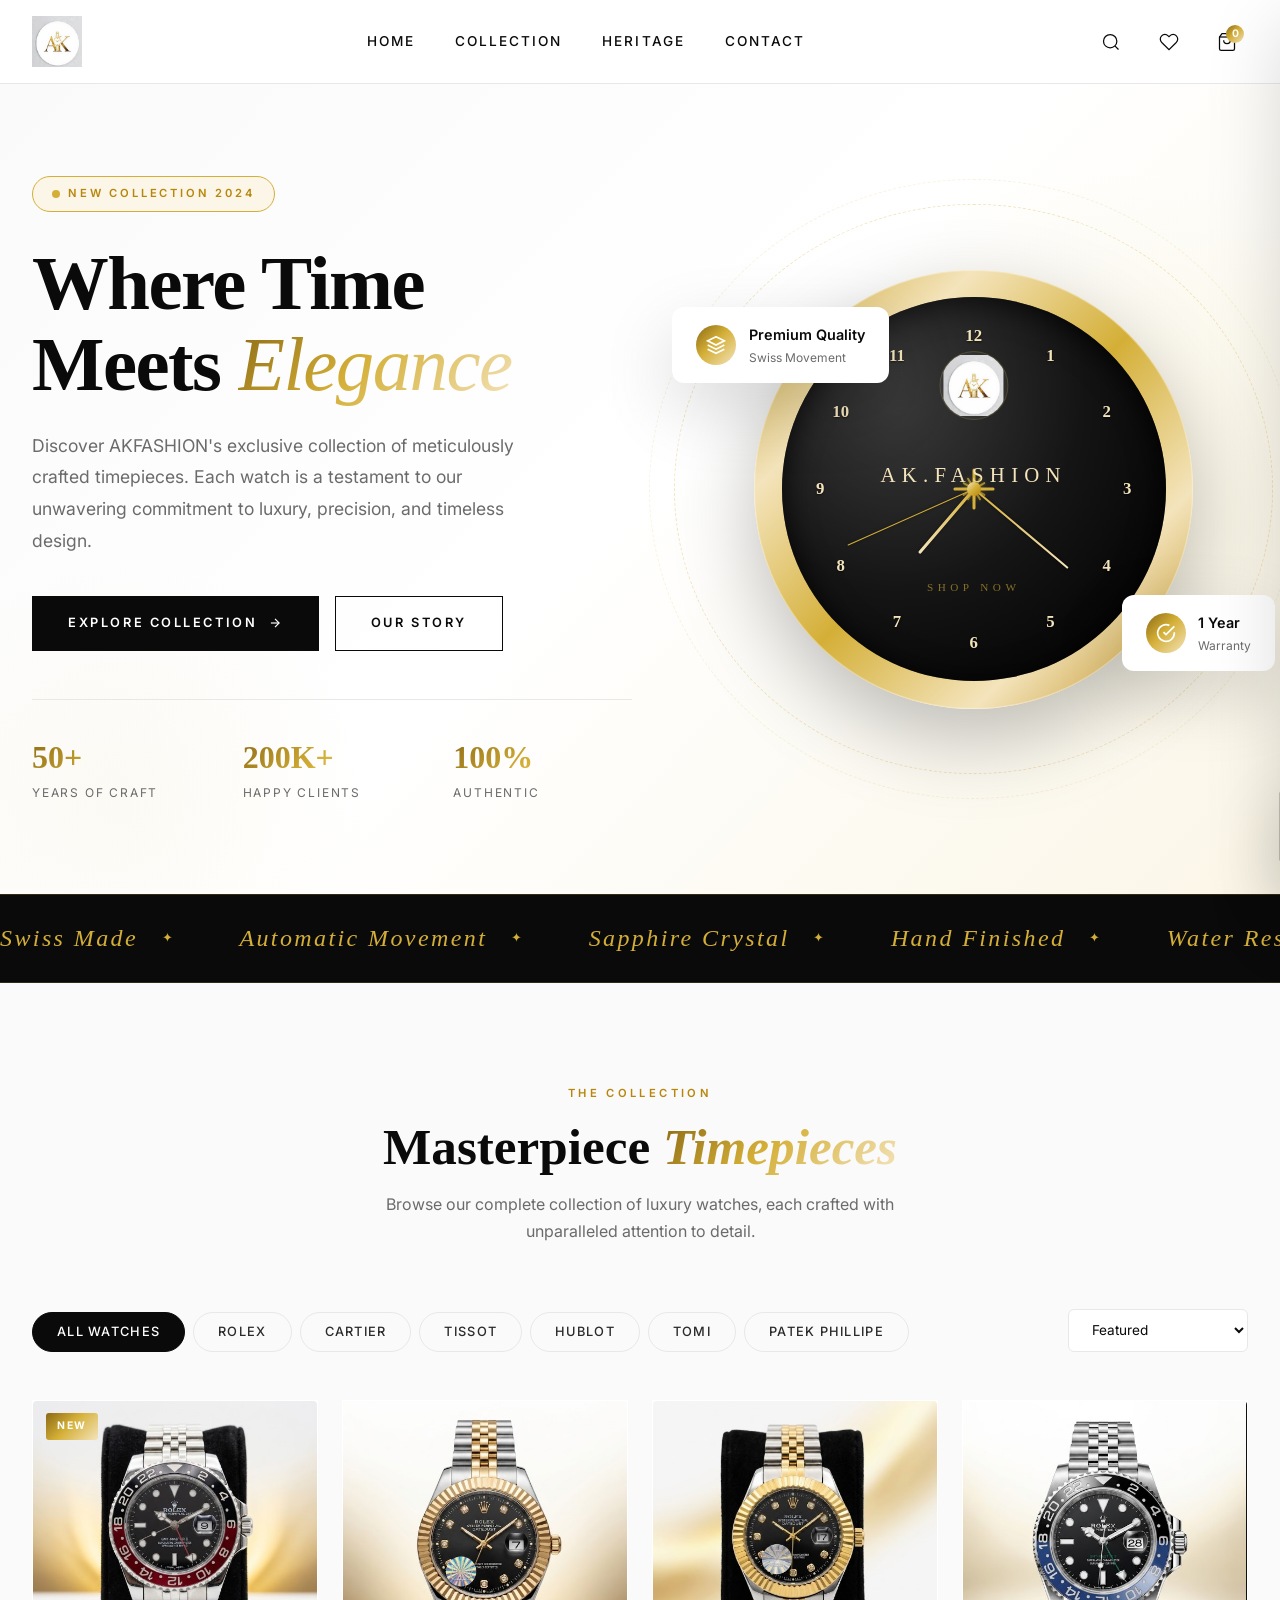
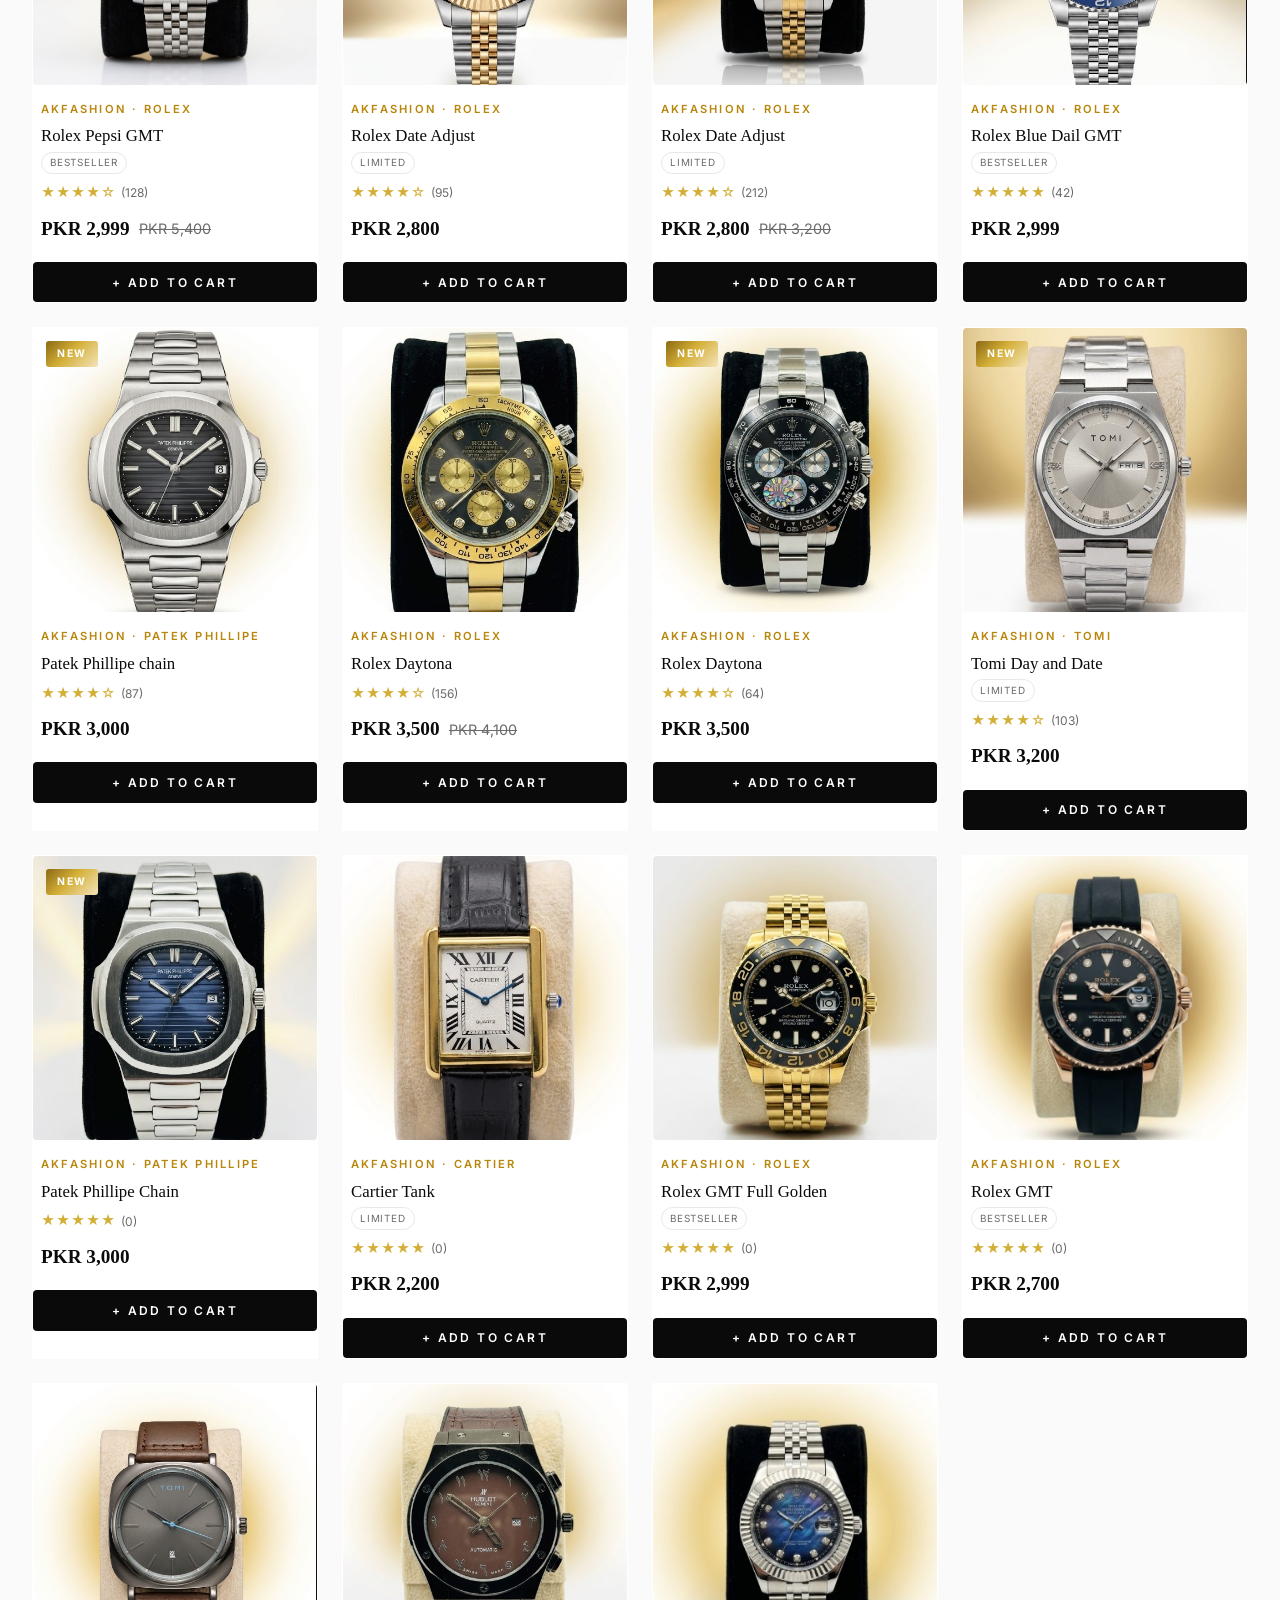
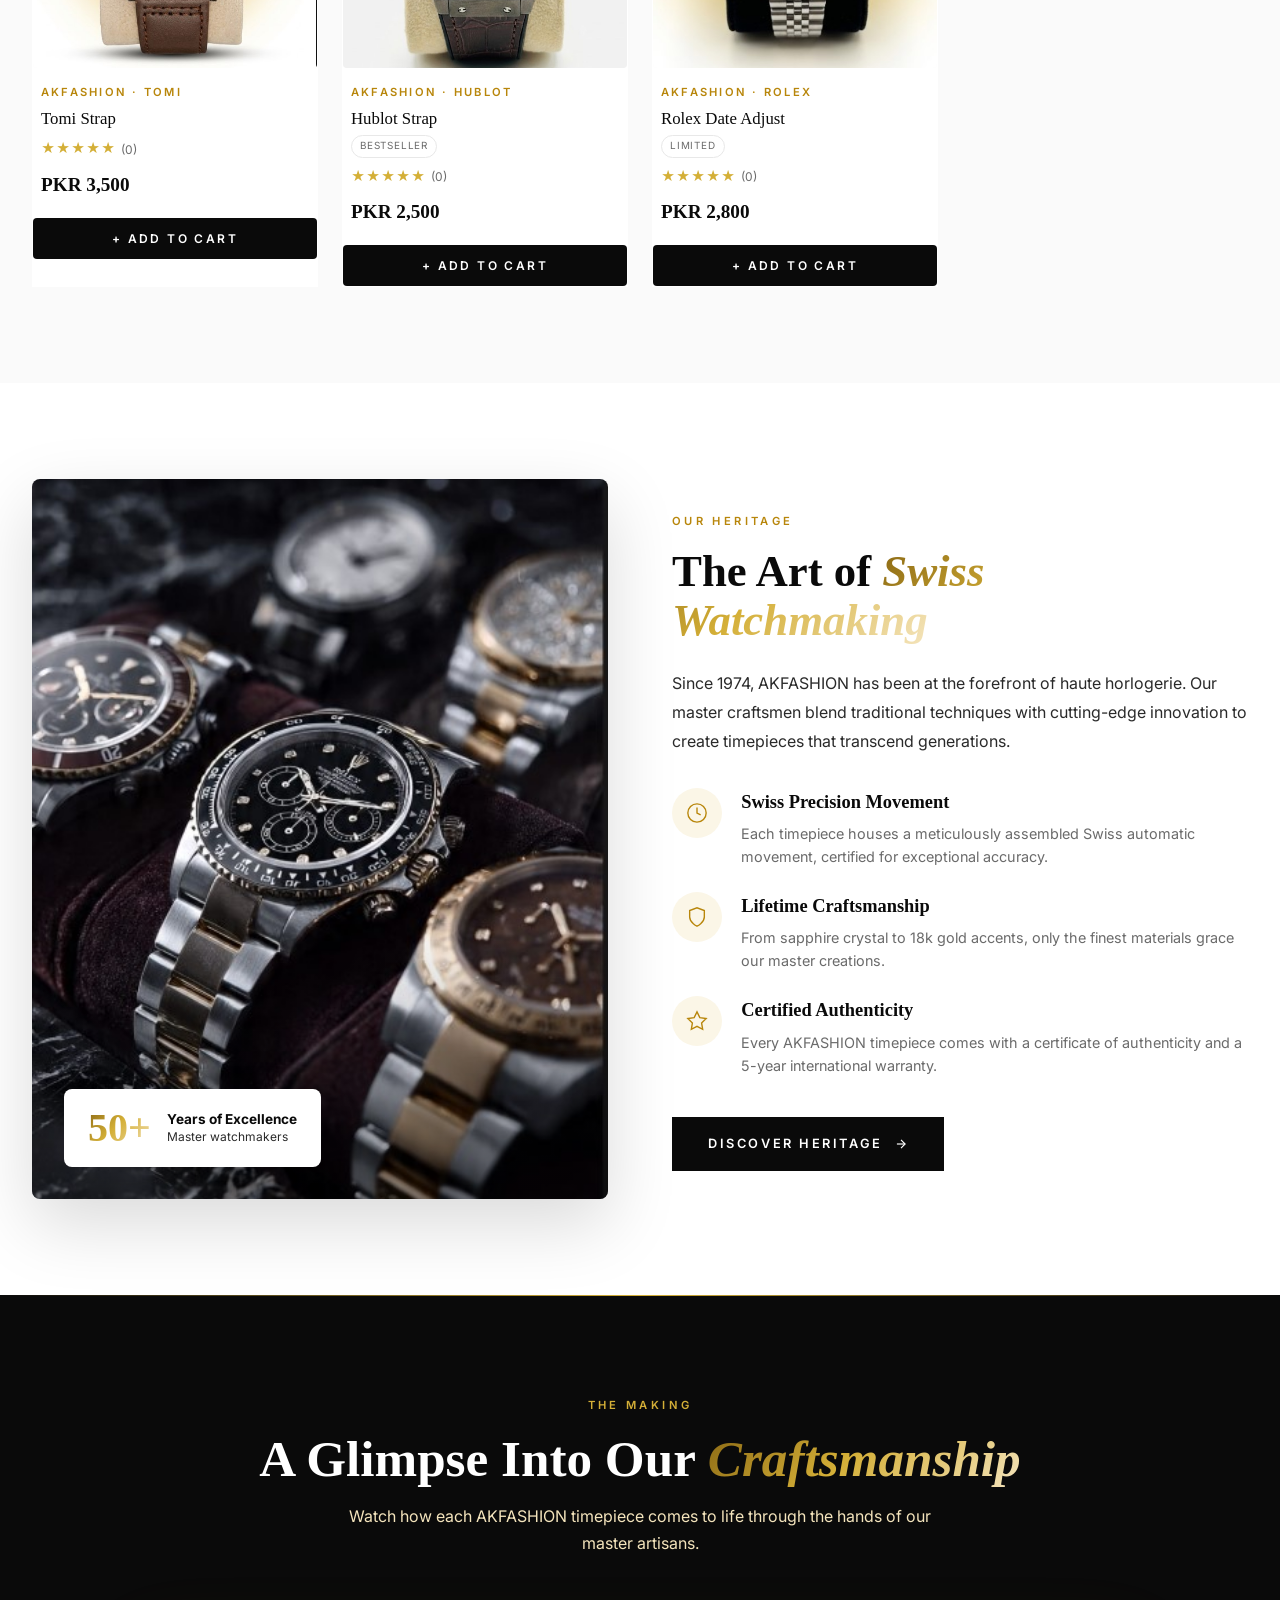
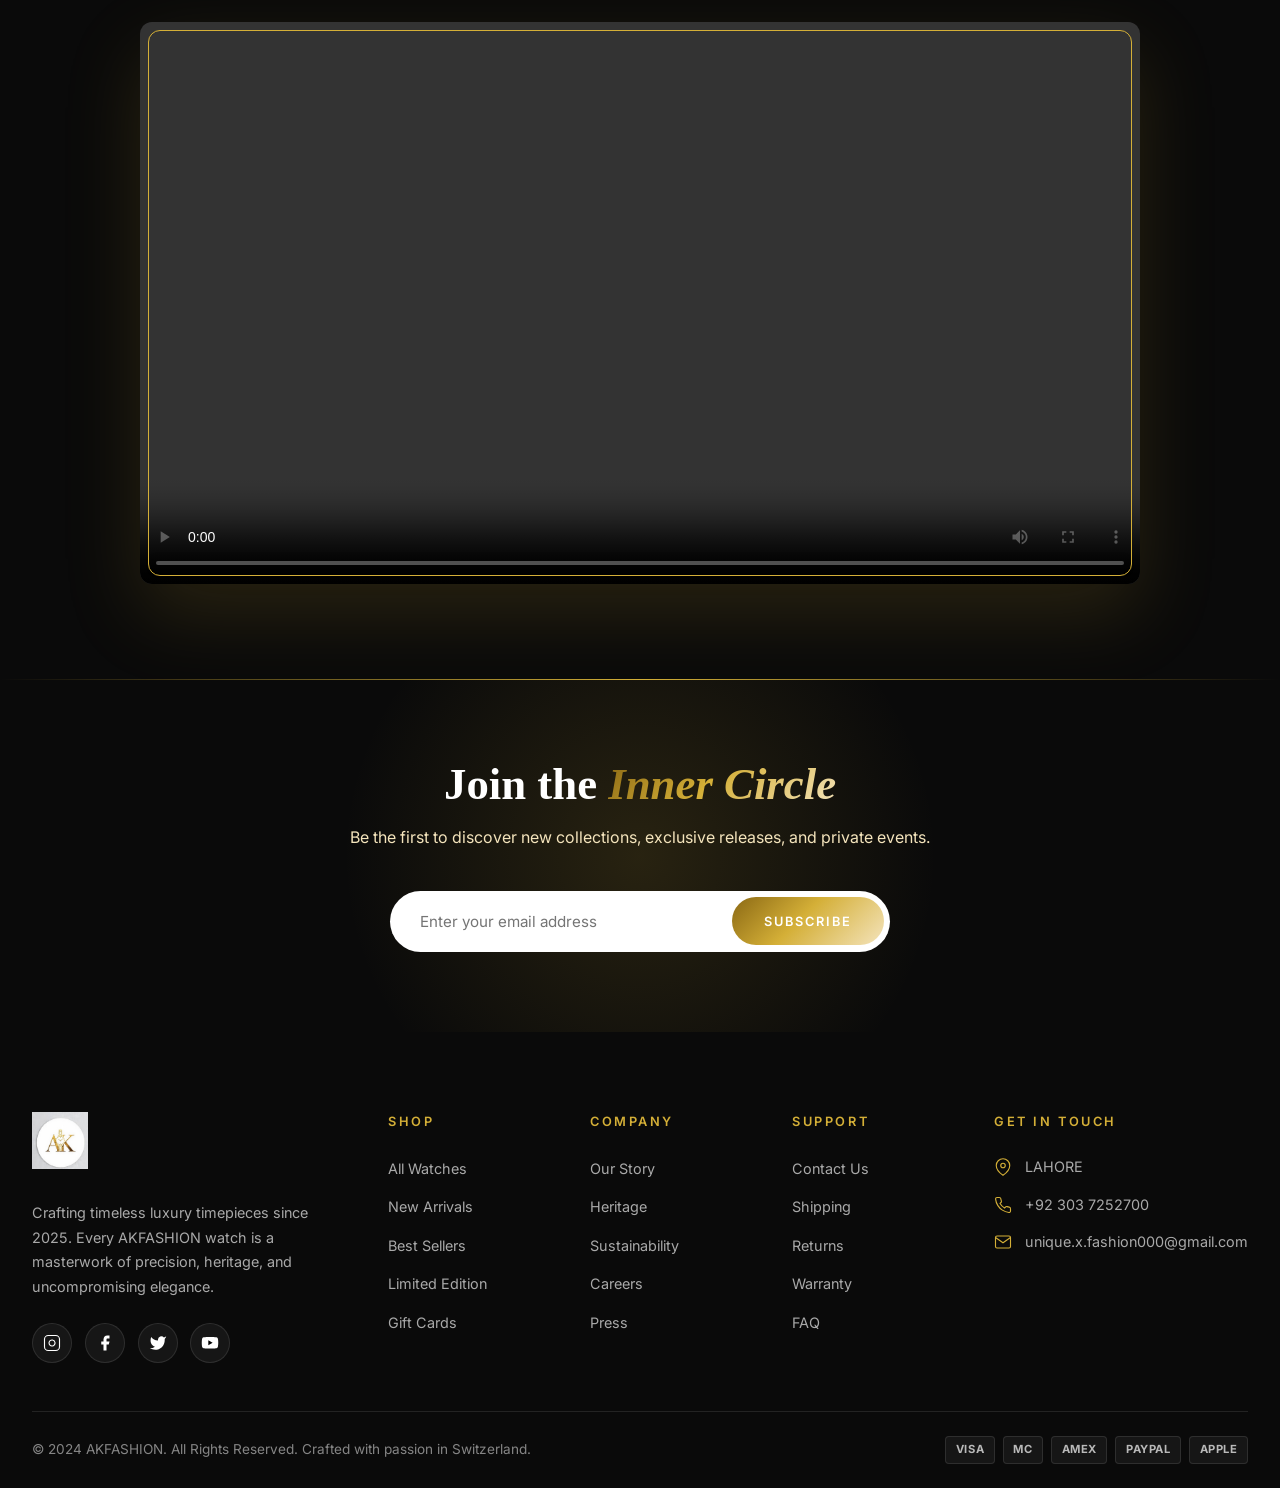
==== commit cc667298: "Add files via upload" ====
--- a/index.html
+++ b/index.html
@@ -1,271 +1,416 @@
 <!DOCTYPE html>
 <html lang="en">
 <head>
-<meta charset="UTF-8">
-<meta name="viewport" content="width=device-width, initial-scale=1.0, maximum-scale=5.0, viewport-fit=cover">
-<meta name="theme-color" content="#3A4236">
-<meta name="description" content="MS STORE Pakistan - Premium luxury watches delivered across Pakistan">
-<title>MS STORE Pakistan — Premium Timepieces</title>
+<meta charset="UTF-8" />
+<meta name="viewport" content="width=device-width, initial-scale=1.0, maximum-scale=5.0" />
+<meta name="description" content="AKFASHION - Premium luxury timepieces. Discover our exclusive collection of handcrafted watches." />
+<title>AKFASHION — Timeless Luxury Watches</title>
 <link rel="preconnect" href="https://fonts.googleapis.com">
 <link rel="preconnect" href="https://fonts.gstatic.com" crossorigin>
-<link href="https://fonts.googleapis.com/css2?family=Cormorant+Garamond:wght@400;500;600;700&family=Inter:wght@300;400;500;600;700;800&display=swap" rel="stylesheet">
-<link rel="icon" type="image/png" sizes="32x32" href="images/favicon-32.png">
-<link rel="icon" type="image/png" sizes="16x16" href="images/favicon-16.png">
-<link rel="apple-touch-icon" href="images/apple-touch-icon.png">
-<link rel="shortcut icon" href="images/favicon-msstore.jpg">
+<link href="https://fonts.googleapis.com/css2?family=Playfair+Display:wght@400;500;600;700;800;900&family=Inter:wght@300;400;500;600;700&family=Cormorant+Garamond:wght@300;400;500;600;700&display=swap" rel="stylesheet">
 <link rel="stylesheet" href="css/style.css">
 </head>
 <body>
 
-<!-- NAVIGATION -->
-<nav id="navbar">
-  <div class="nav-inner">
-  <a href="index.html" class="logo-nav">
-    <div class="logo-emblem"><img src="images/logo-msstore.jpg" alt="MS STORE"></div>
-    <div class="logo-text-group">
-      <span class="logo-text">MS STORE</span>
-      <span class="logo-subtext">Premium Timepieces</span>
-    </div>
-  </a>
-  <ul class="nav-links" id="navLinks">
-    <li><a href="#home" onclick="closeMenu()">Home</a></li>
-    <li><a href="#categories" onclick="closeMenu()">Collection</a></li>
-    <li><a href="#products" onclick="closeMenu()">Shop</a></li>
-    <li><a href="product.html" onclick="closeMenu()">Featured</a></li>
-    <li><a href="contact.html" onclick="closeMenu()">Contact</a></li>
-  </ul>
-  <div class="nav-actions">
-    <button class="cart-btn" onclick="toggleCart()" aria-label="Cart">
-      <svg viewBox="0 0 24 24"><path d="M7 18c-1.1 0-1.99.9-1.99 2S5.9 22 7 22s2-.9 2-2-.9-2-2-2zM1 2v2h2l3.6 7.59-1.35 2.45c-.16.28-.25.61-.25.96 0 1.1.9 2 2 2h12v-2H7.42c-.14 0-.25-.11-.25-.25l.03-.12.9-1.63h7.45c.75 0 1.41-.41 1.75-1.03l3.58-6.49c.08-.14.12-.31.12-.48 0-.55-.45-1-1-1H5.21l-.94-2H1zm16 16c-1.1 0-1.99.9-1.99 2s.89 2 1.99 2 2-.9 2-2-.9-2-2-2z"/></svg>
-      <span class="cart-badge" id="cartCount">0</span>
+<div id="loader">
+  <div class="loader-logo">AKFASHION</div>
+  <div class="loader-bar"></div>
+</div>
+
+<header class="header" id="header">
+  <div class="header-inner">
+    <a href="#" class="logo" onclick="scrollToTop(event)">AKFASHION</a>
+    <nav class="nav">
+      <a href="#home">Home</a>
+      <a href="#catalog">Collection</a>
+      <a href="#about">Heritage</a>
+      <a href="contact.html">Contact</a>
+    </nav>
+    <div class="header-actions">
+      <button class="icon-btn" onclick="toggleSearch()" aria-label="Search">
+        <svg viewBox="0 0 24 24"><circle cx="11" cy="11" r="8"/><line x1="21" y1="21" x2="16.65" y2="16.65"/></svg>
+      </button>
+      <button class="icon-btn" aria-label="Wishlist">
+        <svg viewBox="0 0 24 24"><path d="M20.84 4.61a5.5 5.5 0 0 0-7.78 0L12 5.67l-1.06-1.06a5.5 5.5 0 0 0-7.78 7.78l1.06 1.06L12 21.23l7.78-7.78 1.06-1.06a5.5 5.5 0 0 0 0-7.78z"/></svg>
+      </button>
+      <button class="icon-btn" onclick="toggleCart()" aria-label="Cart">
+        <svg viewBox="0 0 24 24"><path d="M6 2L3 6v14a2 2 0 0 0 2 2h14a2 2 0 0 0 2-2V6l-3-4z"/><line x1="3" y1="6" x2="21" y2="6"/><path d="M16 10a4 4 0 0 1-8 0"/></svg>
+        <span class="cart-count" id="cartCount">0</span>
+      </button>
+      <button class="icon-btn menu-toggle" onclick="toggleMobileMenu()" aria-label="Menu">
+        <svg viewBox="0 0 24 24"><line x1="3" y1="6" x2="21" y2="6"/><line x1="3" y1="12" x2="21" y2="12"/><line x1="3" y1="18" x2="21" y2="18"/></svg>
+      </button>
+    </div>
+  </div>
+</header>
+
+<div class="search-overlay" id="searchOverlay" onclick="closeSearchOverlay(event)">
+  <div class="search-container">
+    <div class="search-wrap">
+      <svg viewBox="0 0 24 24"><circle cx="11" cy="11" r="8"/><line x1="21" y1="21" x2="16.65" y2="16.65"/></svg>
+      <input type="text" class="search-input" id="searchInput" placeholder="Search for watches, collections, brands..." oninput="handleSearch(this.value)" />
+      <button class="search-close" onclick="toggleSearch()">✕</button>
+    </div>
+    <div class="search-suggestions">
+      <span onclick="quickSearch('Chronograph')">Chronograph</span>
+      <span onclick="quickSearch('Automatic')">Automatic</span>
+      <span onclick="quickSearch('Diving')">Diving</span>
+      <span onclick="quickSearch('Skeleton')">Skeleton</span>
+      <span onclick="quickSearch('GMT')">GMT</span>
+      <span onclick="quickSearch('Limited')">Limited Edition</span>
+    </div>
+  </div>
+</div>
+
+<div class="mobile-menu" id="mobileMenu">
+  <div class="mobile-menu-header">
+    <span class="logo">AKFASHION</span>
+    <button class="mobile-menu-close" onclick="toggleMobileMenu()">
+      <svg viewBox="0 0 24 24"><line x1="18" y1="6" x2="6" y2="18"/><line x1="6" y1="6" x2="18" y2="18"/></svg>
     </button>
-    <div class="hamburger" id="hamburger" onclick="toggleMenu()" aria-label="Menu">
-      <span></span><span></span><span></span>
-    </div>
-  </div>
-  </div>
-</nav>
-<div class="nav-overlay" id="navOverlay" onclick="closeMenu()"></div>
-
-<!-- HERO -->
+  </div>
+  <nav class="mobile-nav">
+    <a href="#home" onclick="toggleMobileMenu()">Home</a>
+    <a href="#catalog" onclick="toggleMobileMenu()">Collection</a>
+    <a href="#about" onclick="toggleMobileMenu()">Heritage</a>
+    <a href="contact.html" onclick="toggleMobileMenu()">Contact</a>
+  </nav>
+  <div class="mobile-menu-footer">
+    <p style="color:var(--gray);font-size:0.85rem;">Follow Us</p>
+    <div class="mobile-menu-social">
+      <a class="social-link js-social-instagram" href="#" aria-label="Instagram"><svg viewBox="0 0 24 24"><rect x="2" y="2" width="20" height="20" rx="5" ry="5" fill="none" stroke="white" stroke-width="1.5"/><path d="M16 11.37A4 4 0 1 1 12.63 8 4 4 0 0 1 16 11.37z" fill="none" stroke="white" stroke-width="1.5"/><line x1="17.5" y1="6.5" x2="17.51" y2="6.5" stroke="white" stroke-width="1.5"/></svg></a>
+      <a class="social-link js-social-facebook" href="#" aria-label="Facebook"><svg viewBox="0 0 24 24"><path d="M18 2h-3a5.5 5.5 0 0 0-5 5v3H7v4h3v8h4v-8h3l1-4h-4V7a1 1 0 0 1 1-1h3z"/></svg></a>
+      <a class="social-link js-social-tiktok" href="#" aria-label="Twitter"><svg viewBox="0 0 24 24"><path d="M23 3a10.9 10.9 0 0 1-3.14 1.53 4.48 4.48 0 0 0-7.86 3v1A10.66 10.66 0 0 1 3 4s-4 9 5 13a11.64 11.64 0 0 1-7 2c9 5 20 0 20-11.5a4.5 4.5 0 0 0-.08-.83A7.72 7.72 0 0 0 23 3z"/></svg></a>
+    </div>
+  </div>
+</div>
+
 <section class="hero" id="home">
-  <div class="hero-grid">
-    <div class="hero-text">
-      <div class="hero-eyebrow">Pakistan's Premier Watch Destination</div>
-      <h1 class="hero-title">
-        Time is <span class="accent">Luxury</span><br>
-        Wear it with <span class="accent">Pride</span>
-      </h1>
-      <p class="hero-desc">
-        Discover the art of fine timekeeping with MS STORE. Premium watches that blend royal elegance, precision craftsmanship, and timeless design — delivered across Pakistan.
-      </p>
-      <div class="hero-buttons">
-        <a href="#products" class="btn btn-primary">Explore →</a>
-        <a href="https://wa.me/923001234567" target="_blank" rel="noopener" class="btn btn-whatsapp js-whatsapp-link">
-          <svg width="16" height="16" viewBox="0 0 24 24" fill="currentColor"><path d="M17.472 14.382c-.297-.149-1.758-.867-2.03-.967-.273-.099-.471-.148-.67.15-.197.297-.767.966-.94 1.164-.173.199-.347.223-.644.075-.297-.15-1.255-.463-2.39-1.475-.883-.788-1.48-1.761-1.653-2.059-.173-.297-.018-.458.13-.606.134-.133.298-.347.446-.52.149-.174.198-.298.298-.497.099-.198.05-.371-.025-.52-.075-.149-.669-1.612-.916-2.207-.242-.579-.487-.5-.669-.51-.173-.008-.371-.01-.57-.01-.198 0-.52.074-.792.372-.272.297-1.04 1.016-1.04 2.479 0 1.462 1.065 2.875 1.213 3.074.149.198 2.096 3.20 5.077 4.487.709.306 1.262.489 1.694.625.712.227 1.36.195 1.871.118.571-.085 1.758-.719 2.006-1.413.248-.694.248-1.289.173-1.413-.074-.124-.272-.198-.57-.347m-5.421 7.403h-.004a9.87 9.87 0 01-5.031-1.378l-.361-.214-3.741.982.998-3.648-.235-.374a9.86 9.86 0 01-1.51-5.26c.001-5.45 4.436-9.884 9.888-9.884 2.64 0 5.122 1.03 6.988 2.898a9.825 9.825 0 012.893 6.994c-.003 5.45-4.437 9.884-9.885 9.884m8.413-18.297A11.815 11.815 0 0012.05 0C5.495 0 .16 5.335.157 11.892c0 2.096.547 4.142 1.588 5.945L.057 24l6.305-1.654a11.882 11.882 0 005.683 1.448h.005c6.554 0 11.89-5.335 11.893-11.893a11.821 11.821 0 00-3.48-8.413z"/></svg>
-          WhatsApp
+  <div class="hero-inner">
+    <div class="hero-content">
+      <div class="hero-badge">
+        <span class="pulse"></span> New Collection 2024
+      </div>
+      <h1>Where Time<br/>Meets <span class="gold">Elegance</span></h1>
+      <p>Discover AKFASHION's exclusive collection of meticulously crafted timepieces. Each watch is a testament to our unwavering commitment to luxury, precision, and timeless design.</p>
+      <div class="hero-cta">
+        <a href="#catalog" class="btn btn-primary">Explore Collection
+          <svg viewBox="0 0 24 24" fill="none" stroke="currentColor" stroke-width="2"><line x1="5" y1="12" x2="19" y2="12"/><polyline points="12 5 19 12 12 19"/></svg>
         </a>
-      </div>
-    </div>
-
-    <!-- TWO PENDULUM WATCHES STACK -->
-    <div class="pendulum-stage">
-      <div class="pendulum-bg-ring"></div>
-      <div class="pendulum-frames">
-        <div class="pendulum-frame pendulum-frame-1">
-          <div class="pendulum-top"></div>
-          <div class="pendulum-string"></div>
-          <div class="watch-clock">
-            <div class="watch-dial">
-              <div class="dial-marker major" style="transform: rotate(0deg)"></div>
-              <div class="dial-marker major" style="transform: rotate(90deg)"></div>
-              <div class="dial-marker major" style="transform: rotate(180deg)"></div>
-              <div class="dial-marker major" style="transform: rotate(270deg)"></div>
-              <div class="dial-marker" style="transform: rotate(30deg)"></div>
-              <div class="dial-marker" style="transform: rotate(60deg)"></div>
-              <div class="dial-marker" style="transform: rotate(120deg)"></div>
-              <div class="dial-marker" style="transform: rotate(150deg)"></div>
-              <div class="dial-marker" style="transform: rotate(210deg)"></div>
-              <div class="dial-marker" style="transform: rotate(240deg)"></div>
-              <div class="dial-marker" style="transform: rotate(300deg)"></div>
-              <div class="dial-marker" style="transform: rotate(330deg)"></div>
-              <div class="dial-numeral" style="transform: rotate(0deg) translateY(-64px) rotate(0deg)">12</div>
-              <div class="dial-numeral" style="transform: rotate(90deg) translateY(-64px) rotate(-90deg)">3</div>
-              <div class="dial-numeral" style="transform: rotate(180deg) translateY(-64px) rotate(-180deg)">6</div>
-              <div class="dial-numeral" style="transform: rotate(270deg) translateY(-64px) rotate(-270deg)">9</div>
-            </div>
-            <div class="watch-hands">
-              <div class="hand-hour" id="handHour"></div>
-              <div class="hand-minute" id="handMinute"></div>
-              <div class="hand-second" id="handSecond"></div>
-            </div>
-            <div class="watch-brand">
-              <div class="watch-brand-name">MSSTORE</div>
-              <div class="watch-brand-sub">Pakistan</div>
-            </div>
-            <div class="watch-center-pin"></div>
-            <div class="watch-crown"></div>
+        <a href="#about" class="btn btn-outline">Our Story</a>
+      </div>
+      <div class="hero-stats">
+        <div>
+          <div class="stat-num">50+</div>
+          <div class="stat-label">Years of Craft</div>
+        </div>
+        <div>
+          <div class="stat-num">200K+</div>
+          <div class="stat-label">Happy Clients</div>
+        </div>
+        <div>
+          <div class="stat-num">100%</div>
+          <div class="stat-label">Authentic</div>
+        </div>
+      </div>
+    </div>
+
+    <!-- WATCH HERO - with logo on the dial -->
+    <div class="hero-visual">
+      <div class="hero-ring r1"></div>
+      <div class="hero-ring r2"></div>
+
+      <div class="hero-watch">
+        <div class="watch-face">
+          <!-- 12 simple hour marks -->
+          <div id="hourMarksReplica"></div>
+
+          <!-- Watch face numerals 1-12 -->
+          <div id="hourNumbersReplica" style="position:absolute;inset:0;pointer-events:none;"></div>
+
+          <!-- LOGO on the watch dial (top center) -->
+          <div class="watch-logo" id="watchLogo">
+            <img src="images/favicon-1787523819941.jpg" alt="AKFASHION Logo" id="logoImage" onerror="this.style.display='none'; this.parentElement.innerHTML='<span style=\'color:#D4AF37;font-family:var(--serif);font-size:0.6rem;font-weight:700;letter-spacing:0.1em;text-align:center;line-height:1.2;\'>AK<br/>FASHION</span>';" />
           </div>
-          <div class="pendulum-weight"></div>
-          <div class="digital-time" id="digitalTime">00:00:00</div>
-        </div>
-        <!-- Second stacked watch -->
-        <div class="pendulum-frame pendulum-frame-2">
-          <div class="pendulum-top"></div>
-          <div class="pendulum-string"></div>
-          <div class="watch-clock">
-            <div class="watch-dial">
-              <div class="dial-marker major" style="transform: rotate(0deg)"></div>
-              <div class="dial-marker major" style="transform: rotate(90deg)"></div>
-              <div class="dial-marker major" style="transform: rotate(180deg)"></div>
-              <div class="dial-marker major" style="transform: rotate(270deg)"></div>
-            </div>
-            <div class="watch-center-pin"></div>
+
+          <!-- AK.FASHION text on dial -->
+          <div class="watch-brand-text">AK.FASHION</div>
+
+          <!-- SHOP NOW text on dial -->
+          <div class="watch-shop-text">SHOP NOW</div>
+
+          <!-- Hands -->
+          <div class="hand hand-hour" id="handHour"></div>
+          <div class="hand hand-minute" id="handMinute"></div>
+          <div class="hand hand-second" id="handSecond"></div>
+          <div class="watch-center"></div>
+        </div>
+      </div>
+
+      <div class="hero-floating-card f1">
+        <div class="card-icon">
+          <svg viewBox="0 0 24 24"><path d="M12 2L2 7l10 5 10-5-10-5z"/><polyline points="2 17 12 22 22 17"/><polyline points="2 12 12 17 22 12"/></svg>
+        </div>
+        <div class="card-text">
+          <strong>Premium Quality</strong>
+          <span>Swiss Movement</span>
+        </div>
+      </div>
+      <div class="hero-floating-card f2">
+        <div class="card-icon">
+          <svg viewBox="0 0 24 24"><path d="M22 11.08V12a10 10 0 1 1-5.93-9.14"/><polyline points="22 4 12 14.01 9 11.01"/></svg>
+        </div>
+        <div class="card-text">
+          <strong>1 Year</strong>
+          <span>Warranty</span>
+        </div>
+      </div>
+    </div>
+  </div>
+</section>
+
+<div class="brand-marquee">
+  <div class="marquee-track">
+    <span>Swiss Made</span>
+    <span>Automatic Movement</span>
+    <span>Sapphire Crystal</span>
+    <span>Hand Finished</span>
+    <span>Water Resistant 300M</span>
+    <span>Titanium Case</span>
+    <span>Swiss Made</span>
+    <span>Automatic Movement</span>
+    <span>Sapphire Crystal</span>
+    <span>Hand Finished</span>
+    <span>Water Resistant 300M</span>
+    <span>Titanium Case</span>
+  </div>
+</div>
+
+<section id="catalog" class="catalog-section">
+  <div class="section-inner">
+    <div class="section-head reveal">
+      <span class="section-eyebrow">The Collection</span>
+      <h2 class="section-title">Masterpiece <span class="gold">Timepieces</span></h2>
+      <p class="section-desc">Browse our complete collection of luxury watches, each crafted with unparalleled attention to detail.</p>
+    </div>
+
+    <div class="catalog-header reveal">
+      <div class="filter-tabs" id="filterTabs">
+        <button class="filter-tab active" data-filter="all">All Watches</button>
+        <button class="filter-tab" data-filter="Automatic">Automatic</button>
+        <button class="filter-tab" data-filter="Chronograph">Chronograph</button>
+        <button class="filter-tab" data-filter="Diving">Diving</button>
+        <button class="filter-tab" data-filter="Skeleton">Skeleton</button>
+        <button class="filter-tab" data-filter="Limited">Limited Edition</button>
+      </div>
+      <select class="sort-select" id="sortSelect" onchange="sortProducts(this.value)">
+        <option value="featured">Featured</option>
+        <option value="low-high">Price: Low to High</option>
+        <option value="high-low">Price: High to Low</option>
+        <option value="newest">Newest First</option>
+      </select>
+    </div>
+
+    <div class="products-grid" id="productsGrid"></div>
+  </div>
+</section>
+
+<section id="about">
+  <div class="section-inner">
+    <div class="feature-split">
+      <div class="feature-image reveal">
+        <img id="aboutImage" src="https://images.unsplash.com/photo-1606220838315-056192d5e927?w=900&q=80" alt="Watchmaking Heritage" loading="lazy"/>
+        <div class="feature-stamp">
+          <div class="stamp-year" id="aboutStampYear">50+</div>
+          <div class="stamp-text"><strong id="aboutStampTitle">Years of Excellence</strong><span id="aboutStampSubtext">Master watchmakers</span></div>
+        </div>
+      </div>
+      <div class="feature-content reveal">
+        <span class="section-eyebrow" id="aboutEyebrow">Our Heritage</span>
+        <h2><span id="aboutTitlePrefix">The Art of</span> <span class="gold" id="aboutTitleHighlight">Swiss Watchmaking</span></h2>
+        <p id="aboutDescription">Since 2025, AKFASHION has been at the forefront of haute horlogerie. Our master craftsmen blend traditional techniques with cutting-edge innovation to create timepieces that transcend generations.</p>
+        <div class="feature-list-2" id="aboutFeaturesList">
+          <div class="feature-row">
+            <div class="feature-row-icon">
+              <svg viewBox="0 0 24 24"><circle cx="12" cy="12" r="10"/><polyline points="12 6 12 12 16 14"/></svg>
+            </div>
+            <div>
+              <h4 class="about-feature-title">Swiss Precision Movement</h4>
+              <p class="about-feature-text">Each timepiece houses a meticulously assembled Swiss automatic movement, certified for exceptional accuracy.</p>
+            </div>
           </div>
-        </div>
+          <div class="feature-row">
+            <div class="feature-row-icon">
+              <svg viewBox="0 0 24 24"><path d="M12 22s8-4 8-10V5l-8-3-8 3v7c0 6 8 10 8 10z"/></svg>
+            </div>
+            <div>
+              <h4 class="about-feature-title">Lifetime Craftsmanship</h4>
+              <p class="about-feature-text">From sapphire crystal to 18k gold accents, only the finest materials grace our master creations.</p>
+            </div>
+          </div>
+          <div class="feature-row">
+            <div class="feature-row-icon">
+              <svg viewBox="0 0 24 24"><polygon points="12 2 15.09 8.26 22 9.27 17 14.14 18.18 21.02 12 17.77 5.82 21.02 7 14.14 2 9.27 8.91 8.26 12 2"/></svg>
+            </div>
+            <div>
+              <h4 class="about-feature-title">Certified Authenticity</h4>
+              <p class="about-feature-text">Every AKFASHION timepiece comes with a certificate of authenticity and a 5-year international warranty.</p>
+            </div>
+          </div>
+        </div>
+        <a href="#catalog" class="btn btn-primary"><span id="aboutButtonText">Discover Heritage</span>
+          <svg viewBox="0 0 24 24" fill="none" stroke="currentColor" stroke-width="2"><line x1="5" y1="12" x2="19" y2="12"/><polyline points="12 5 19 12 12 19"/></svg>
+        </a>
       </div>
     </div>
   </div>
 </section>
 
-<!-- CATEGORIES -->
-<section class="section" id="categories">
-  <div class="section-header">
-    <div class="section-eyebrow">★ Curated Collections ★</div>
-    <h2 class="section-title">Browse By <span class="italic">Style</span></h2>
-    <p class="section-desc">From royal luxury to everyday elegance, find the perfect timepiece</p>
-  </div>
-  <div class="category-bar" id="categoryBar"></div>
+<section class="video-section">
+  <div class="video-inner" id="videoInner">
+    <div class="section-head reveal">
+      <span class="section-eyebrow">The Making</span>
+      <h2 class="section-title">A Glimpse Into Our <span class="gold" style="background:var(--gradient-gold);-webkit-background-clip:text;background-clip:text;-webkit-text-fill-color:transparent;font-style:italic;">Craftsmanship</span></h2>
+      <p class="section-desc">Watch how each AKFASHION timepiece comes to life through the hands of our master artisans.</p>
+    </div>
+    <div id="videoFrames">
+      <div class="video-frame reveal in">
+        <div class="video-decoration"></div>
+        <video controls poster="https://images.unsplash.com/photo-1611591437281-460bfbe1220a?w=1200&q=80" preload="metadata">
+          <source src="https://cdn.pixabay.com/video/2022/12/20/143203-781544927_large.mp4" type="video/mp4">
+          <source src="https://cdn.pixabay.com/video/2024/03/20/205149-924541544_large.mp4" type="video/mp4">
+          Your browser does not support the video tag.
+        </video>
+      </div>
+    </div>
+  </div>
 </section>
 
-<!-- PRODUCTS -->
-<section class="section" id="products" style="padding-top:0">
-  <div class="product-grid" id="productGrid"></div>
+<section class="newsletter">
+  <div class="newsletter-inner">
+    <h2>Join the <span class="gold">Inner Circle</span></h2>
+    <p>Be the first to discover new collections, exclusive releases, and private events.</p>
+    <form class="newsletter-form" onsubmit="subscribeNewsletter(event)">
+      <input type="email" class="newsletter-input" placeholder="Enter your email address" required />
+      <button type="submit" class="newsletter-btn">Subscribe</button>
+    </form>
+  </div>
 </section>
 
-<!-- FOOTER -->
-<footer>
-  <div class="footer-content">
-    <div class="footer-brand">
-      <h3>MS STORE</h3>
-      <p>Pakistan's premier destination for luxury timepieces. Premium watches delivered to your doorstep.</p>
-      <div class="social-row">
-        <a href="#" class="social-icon js-facebook-link" id="footerFacebook" target="_blank" rel="noopener" style="display:none">f</a>
-        <a href="#" class="social-icon js-instagram-link" id="footerInstagram" target="_blank" rel="noopener" style="display:none">ig</a>
-        <a href="#" class="social-icon js-tiktok-link" id="footerTiktok" target="_blank" rel="noopener" style="display:none">tt</a>
-        <a href="#" class="social-icon js-youtube-link" id="footerYoutube" target="_blank" rel="noopener" style="display:none">yt</a>
-        <a href="https://wa.me/923001234567" target="_blank" class="social-icon js-whatsapp-link">W</a>
-      </div>
-    </div>
-    <div class="footer-col">
-      <h4>Shop</h4>
-      <ul>
-        <li><a href="#products">All Watches</a></li>
-        <li><a href="#categories">New Arrivals</a></li>
-        <li><a href="#products">Best Sellers</a></li>
-        <li><a href="#products">Limited Edition</a></li>
-      </ul>
-    </div>
-    <div class="footer-col">
-      <h4>Support</h4>
-      <ul>
-        <li><a href="contact.html">Contact</a></li>
-        <li><a href="contact.html">Shipping</a></li>
-        <li><a href="contact.html">Returns</a></li>
-        <li><a href="contact.html">Warranty</a></li>
-      </ul>
-    </div>
-    <div class="footer-col">
-      <h4>Company</h4>
-      <ul>
-        <li><a href="contact.html">About</a></li>
-        <li><a href="contact.html">Careers</a></li>
-        <li><a href="contact.html">Privacy</a></li>
-        <li><a href="contact.html">Terms</a></li>
-      </ul>
-    </div>
-  </div>
-  <div class="footer-bottom">© 2025 MS STORE Pakistan. All Rights Reserved.</div>
+<footer class="footer" id="contact">
+  <div class="footer-inner">
+    <div class="footer-grid">
+      <div class="footer-col">
+        <span class="footer-logo">AKFASHION</span>
+        <p class="footer-about">Crafting timeless luxury timepieces since 2025. Every AKFASHION watch is a masterwork of precision, heritage, and uncompromising elegance.</p>
+        <div class="social-links">
+          <a class="social-link js-social-instagram" href="#" aria-label="Instagram"><svg viewBox="0 0 24 24"><rect x="2" y="2" width="20" height="20" rx="5" ry="5" fill="none" stroke="white" stroke-width="1.5"/><path d="M16 11.37A4 4 0 1 1 12.63 8 4 4 0 0 1 16 11.37z" fill="none" stroke="white" stroke-width="1.5"/><line x1="17.5" y1="6.5" x2="17.51" y2="6.5" stroke="white" stroke-width="1.5"/></svg></a>
+          <a class="social-link js-social-facebook" href="#" aria-label="Facebook"><svg viewBox="0 0 24 24"><path d="M18 2h-3a5.5 5.5 0 0 0-5 5v3H7v4h3v8h4v-8h3l1-4h-4V7a1 1 0 0 1 1-1h3z"/></svg></a>
+          <a class="social-link js-social-tiktok" href="#" aria-label="Twitter"><svg viewBox="0 0 24 24"><path d="M23 3a10.9 10.9 0 0 1-3.14 1.53 4.48 4.48 0 0 0-7.86 3v1A10.66 10.66 0 0 1 3 4s-4 9 5 13a11.64 11.64 0 0 1-7 2c9 5 20 0 20-11.5a4.5 4.5 0 0 0-.08-.83A7.72 7.72 0 0 0 23 3z"/></svg></a>
+          <a class="social-link js-social-youtube" href="#" aria-label="YouTube"><svg viewBox="0 0 24 24"><path d="M22.54 6.42a2.78 2.78 0 0 0-1.94-2C18.88 4 12 4 12 4s-6.88 0-8.6.46a2.78 2.78 0 0 0-1.94 2A29 29 0 0 0 1 11.75a29 29 0 0 0 .46 5.33A2.78 2.78 0 0 0 3.4 19c1.72.46 8.6.46 8.6.46s6.88 0 8.6-.46a2.78 2.78 0 0 0 1.94-2 29 29 0 0 0 .46-5.25 29 29 0 0 0-.46-5.33z"/><polygon points="9.75 15.02 15.5 11.75 9.75 8.48 9.75 15.02" fill="black"/></svg></a>
+        </div>
+      </div>
+      <div class="footer-col">
+        <h4>Shop</h4>
+        <ul>
+          <li><a href="#catalog">All Watches</a></li>
+          <li><a href="#catalog">New Arrivals</a></li>
+          <li><a href="#catalog">Best Sellers</a></li>
+          <li><a href="#catalog">Limited Edition</a></li>
+          <li><a href="#catalog">Gift Cards</a></li>
+        </ul>
+      </div>
+      <div class="footer-col">
+        <h4>Company</h4>
+        <ul>
+          <li><a href="#about">Our Story</a></li>
+          <li><a href="#about">Heritage</a></li>
+          <li><a href="#">Sustainability</a></li>
+          <li><a href="#">Careers</a></li>
+          <li><a href="#">Press</a></li>
+        </ul>
+      </div>
+      <div class="footer-col">
+        <h4>Support</h4>
+        <ul>
+          <li><a href="contact.html">Contact Us</a></li>
+          <li><a href="contact.html">Shipping</a></li>
+          <li><a href="contact.html">Returns</a></li>
+          <li><a href="contact.html">Warranty</a></li>
+          <li><a href="contact.html">FAQ</a></li>
+        </ul>
+      </div>
+      <div class="footer-col">
+        <h4>Get In Touch</h4>
+        <div class="contact-item">
+          <svg viewBox="0 0 24 24"><path d="M21 10c0 7-9 13-9 13s-9-6-9-13a9 9 0 0 1 18 0z"/><circle cx="12" cy="10" r="3"/></svg>
+          <span>LAHORE</span>
+        </div>
+        <div class="contact-item">
+          <svg viewBox="0 0 24 24"><path d="M22 16.92v3a2 2 0 0 1-2.18 2 19.79 19.79 0 0 1-8.63-3.07 19.5 19.5 0 0 1-6-6 19.79 19.79 0 0 1-3.07-8.67A2 2 0 0 1 4.11 2h3a2 2 0 0 1 2 1.72 12.84 12.84 0 0 0 .7 2.81 2 2 0 0 1-.45 2.11L8.09 9.91a16 16 0 0 0 6 6l1.27-1.27a2 2 0 0 1 2.11-.45 12.84 12.84 0 0 0 2.81.7A2 2 0 0 1 22 16.92z"/></svg>
+          <span>+92 303 7252700</span>
+        </div>
+        <div class="contact-item">
+          <svg viewBox="0 0 24 24"><path d="M4 4h16c1.1 0 2 .9 2 2v12c0 1.1-.9 2-2 2H4c-1.1 0-2-.9-2-2V6c0-1.1.9-2 2-2z"/><polyline points="22,6 12,13 2,6"/></svg>
+          <span class="js-contact-email">unique.x.fashion000@gmail.com</span>
+        </div>
+      </div>
+    </div>
+    <div class="footer-bottom">
+      <p>© 2024 AKFASHION. All Rights Reserved. Crafted with passion in Switzerland.</p>
+      <div class="payment-methods">
+        <span class="payment-icon">VISA</span>
+        <span class="payment-icon">MC</span>
+        <span class="payment-icon">AMEX</span>
+        <span class="payment-icon">PAYPAL</span>
+        <span class="payment-icon">APPLE</span>
+      </div>
+    </div>
+  </div>
 </footer>
 
-<!-- CART -->
+<div class="modal" id="productModal">
+  <div class="modal-overlay" onclick="closeModal()"></div>
+  <div class="modal-content" id="modalContent">
+    <div class="modal-bg-overlay"></div>
+    <button class="modal-close" onclick="closeModal()">
+      <svg viewBox="0 0 24 24"><line x1="18" y1="6" x2="6" y2="18"/><line x1="6" y1="6" x2="18" y2="18"/></svg>
+    </button>
+    <div class="modal-image-section">
+      <div class="modal-main-image">
+        <img id="modalImage" src="" alt="" />
+      </div>
+      <div class="modal-thumbnails" id="modalThumbnails"></div>
+    </div>
+    <div class="modal-info-section" id="modalInfo"></div>
+  </div>
+</div>
+
 <div class="cart-overlay" id="cartOverlay" onclick="toggleCart()"></div>
-<div class="cart-sidebar" id="cartSidebar">
-  <div class="cart-handle"></div>
+<aside class="cart-drawer" id="cartDrawer">
   <div class="cart-header">
-    <div class="cart-title">🛒 Your Cart</div>
-    <button class="cart-close" onclick="toggleCart()">✕</button>
-  </div>
-  <div class="cart-items" id="cartItems"></div>
-  <div class="cart-footer">
-    <div class="cart-total">
-      <span class="cart-total-label">Total</span>
-      <span class="cart-total-amount" id="cartTotal">Rs. 0</span>
-    </div>
-    <div class="cart-actions">
-      <button class="btn btn-primary" onclick="openCheckout()">Buy Now - Checkout</button>
-      <a href="https://wa.me/923001234567" target="_blank" rel="noopener" class="btn btn-whatsapp js-whatsapp-link">
-        <svg width="16" height="16" viewBox="0 0 24 24" fill="currentColor"><path d="M17.472 14.382c-.297-.149-1.758-.867-2.03-.967-.273-.099-.471-.148-.67.15-.197.297-.767.966-.94 1.164-.173.199-.347.223-.644.075-.297-.15-1.255-.463-2.39-1.475-.883-.788-1.48-1.761-1.653-2.059-.173-.297-.018-.458.13-.606.134-.133.298-.347.446-.52.149-.174.198-.298.298-.497.099-.198.05-.371-.025-.52-.075-.149-.669-1.612-.916-2.207-.242-.579-.487-.5-.669-.51-.173-.008-.371-.01-.57-.01-.198 0-.52.074-.792.372-.272.297-1.04 1.016-1.04 2.479 0 1.462 1.065 2.875 1.213 3.074.149.198 2.096 3.20 5.077 4.487.709.306 1.262.489 1.694.625.712.227 1.36.195 1.871.118.571-.085 1.758-.719 2.006-1.413.248-.694.248-1.289.173-1.413-.074-.124-.272-.198-.57-.347m-5.421 7.403h-.004a9.87 9.87 0 01-5.031-1.378l-.361-.214-3.741.982.998-3.648-.235-.374a9.86 9.86 0 01-1.51-5.26c.001-5.45 4.436-9.884 9.888-9.884 2.64 0 5.122 1.03 6.988 2.898a9.825 9.825 0 012.893 6.994c-.003 5.45-4.437 9.884-9.885 9.884m8.413-18.297A11.815 11.815 0 0012.05 0C5.495 0 .16 5.335.157 11.892c0 2.096.547 4.142 1.588 5.945L.057 24l6.305-1.654a11.882 11.882 0 005.683 1.448h.005c6.554 0 11.89-5.335 11.893-11.893a11.821 11.821 0 00-3.48-8.413z"/></svg>
-        WhatsApp Checkout
-      </a>
-    </div>
-  </div>
-</div>
-
-<!-- CHECKOUT -->
-<div class="checkout-overlay" id="checkoutModal">
-  <div class="checkout-form">
-    <button class="modal-close" onclick="closeCheckout()">✕</button>
-    <div class="form-header">
-      <h2 class="form-title">Complete Your Order</h2>
-      <p class="form-subtitle">Fill in your details and we'll deliver to your doorstep</p>
-    </div>
-    <div class="order-summary" id="orderSummary"></div>
-    <form id="checkoutForm" onsubmit="submitOrder(event)">
-      <div class="form-row">
-        <div class="form-group">
-          <label class="form-label">Full Name *</label>
-          <input type="text" name="name" class="form-input" required placeholder="Muhammad Ahmed">
-        </div>
-        <div class="form-group">
-          <label class="form-label">WhatsApp *</label>
-          <input type="tel" name="whatsapp" class="form-input" required placeholder="03XX-XXXXXXX">
-        </div>
-      </div>
-      <div class="form-row">
-        <div class="form-group">
-          <label class="form-label">City *</label>
-          <input type="text" name="city" class="form-input" required placeholder="Lahore">
-        </div>
-        <div class="form-group">
-          <label class="form-label">Postal *</label>
-          <input type="text" name="postal" class="form-input" required placeholder="54000">
-        </div>
-      </div>
-      <div class="form-group">
-        <label class="form-label">Address *</label>
-        <textarea name="address" class="form-textarea" required placeholder="House #, Street, Area..."></textarea>
-      </div>
-      <div class="form-group">
-        <label class="form-label">Notes (Optional)</label>
-        <textarea name="notes" class="form-textarea" placeholder="Special instructions..."></textarea>
-      </div>
-      <button type="submit" class="btn btn-primary" style="width:100%;margin-top:8px">
-        Place Order — Cash on Delivery
-      </button>
-    </form>
-  </div>
-</div>
-
-<!-- TOAST -->
+    <div class="cart-title">Shopping Cart <span class="count" id="cartDrawerCount">0</span></div>
+    <button class="cart-close" onclick="toggleCart()">
+      <svg viewBox="0 0 24 24"><line x1="18" y1="6" x2="6" y2="18"/><line x1="6" y1="6" x2="18" y2="18"/></svg>
+    </button>
+  </div>
+  <div class="cart-body" id="cartBody"></div>
+  <div class="cart-footer" id="cartFooter"></div>
+</aside>
+
 <div class="toast" id="toast">
-  <div class="toast-icon">✓</div>
-  <span id="toastMessage">Item added to cart!</span>
+  <div class="toast-icon">
+    <svg viewBox="0 0 24 24"><polyline points="20 6 9 17 4 12"/></svg>
+  </div>
+  <div class="toast-text">
+    <strong id="toastTitle">Added to Cart</strong>
+    <span id="toastMessage">Item has been added successfully</span>
+  </div>
 </div>
 
 <script src="js/products.js"></script>
 <script src="js/config.js"></script>
 <script src="js/settings.js"></script>
-<script src="js/main.js"></script>
+<script src="js/script.js"></script>
 </body>
 </html>
--- a/css/style.css
+++ b/css/style.css
@@ -1,1489 +1,875 @@
-/* ============================================
-   MS STORE - Main Stylesheet
-   Sage Green + Bronze + Silver
-   ============================================ */
-:root {
-  --sage-50:  #E8EDE4;
-  --sage-100: #D5DCC8;
-  --sage-200: #B8C4A8;
-  --sage-300: #95A38B;
-  --sage-400: #7A8872;
-  --sage-500: #5F6B58;
-  --sage-600: #4A5444;
-  --sage-700: #3A4236;
-  --sage-800: #2A3027;
-  --sage-900: #1A1F18;
-  
-  --bronze-50:  #F5EFE2;
-  --bronze-100: #E5D5B0;
-  --bronze-200: #C9A876;
-  --bronze-300: #A8845A;
-  --bronze-400: #8B6840;
-  --bronze-500: #6B4F2D;
-  --bronze-600: #553E22;
-  --bronze-700: #3F2E18;
-  
-  --silver-50:  #FAFAFA;
-  --silver-100: #F0F0F0;
-  --silver-200: #E0E0E0;
-  --silver-300: #C8C8C8;
-  --silver-400: #B0B0B0;
-  --silver-500: #909090;
-  --silver-600: #707070;
-  --silver-700: #555555;
-  --silver-800: #3A3A3A;
-  --silver-900: #1F1F1F;
-  
-  --whatsapp: #25D366;
-  --whatsapp-dark: #128C7E;
-  
-  --gradient-bronze: linear-gradient(135deg, #C9A876 0%, #8B6840 50%, #553E22 100%);
-  --gradient-silver: linear-gradient(135deg, #F0F0F0 0%, #C8C8C8 50%, #707070 100%);
-  --gradient-sage: linear-gradient(135deg, #95A38B 0%, #5F6B58 50%, #3A4236 100%);
-  
-  --shadow-sm: 0 2px 8px rgba(26, 31, 24, 0.10);
-  --shadow-md: 0 8px 24px rgba(26, 31, 24, 0.18);
-  --shadow-lg: 0 20px 50px rgba(26, 31, 24, 0.25);
-  --shadow-xl: 0 30px 80px rgba(26, 31, 24, 0.30);
-  --shadow-bronze: 0 15px 40px rgba(107, 79, 45, 0.35);
-  
-  --touch-target: 44px;
-}
-
-* { 
-  margin: 0; 
-  padding: 0; 
-  box-sizing: border-box; 
-  -webkit-tap-highlight-color: transparent;
-}
-
-html { 
-  scroll-behavior: smooth; 
-  -webkit-text-size-adjust: 100%;
-}
-
-body {
-  font-family: 'Inter', -apple-system, sans-serif;
-  background: var(--sage-100);
-  color: var(--silver-900);
-  overflow-x: hidden;
-  line-height: 1.6;
-  -webkit-font-smoothing: antialiased;
-}
-
-img, svg { max-width: 100%; height: auto; display: block; }
-
-::selection { background: var(--bronze-500); color: white; }
-::-webkit-scrollbar { width: 6px; height: 6px; }
-::-webkit-scrollbar-track { background: var(--sage-200); }
-::-webkit-scrollbar-thumb { background: var(--gradient-bronze); border-radius: 3px; }
-
-.serif { font-family: 'Cormorant Garamond', Georgia, serif; }
-
-/* ============================================
-   NAVIGATION (Fixed for laptop)
-   ============================================ */
-nav {
-  position: fixed;
-  top: 0; left: 0; right: 0;
-  padding: 12px 40px;
-  background: rgba(213, 220, 200, 0.95);
-  backdrop-filter: blur(20px);
-  -webkit-backdrop-filter: blur(20px);
-  z-index: 1000;
-  border-bottom: 1px solid rgba(95, 107, 88, 0.2);
-  transition: all 0.3s ease;
-  min-height: 60px;
-  display: flex;
-  align-items: center;
-}
-nav.scrolled {
-  padding: 8px 40px;
-  box-shadow: var(--shadow-sm);
-}
-.nav-inner {
-  width: 100%;
-  max-width: 1600px;
-  margin: 0 auto;
-  display: flex;
-  justify-content: space-between;
-  align-items: center;
-}
-
-.logo-nav {
-  display: flex;
-  align-items: center;
-  gap: 10px;
-  text-decoration: none;
-  flex-shrink: 0;
-  z-index: 1001;
-}
-.logo-emblem {
-  width: 44px;
-  height: 44px;
-  border-radius: 10px;
-  display: flex;
-  align-items: center;
-  justify-content: center;
-  box-shadow: var(--shadow-bronze);
-  position: relative;
-  overflow: hidden;
-}
-.logo-emblem img {
-  width: 100%;
-  height: 100%;
-  object-fit: cover;
-  display: block;
-}
-.logo-text-group { display: flex; flex-direction: column; line-height: 1; }
-.logo-text {
-  font-family: 'Cormorant Garamond', serif;
-  font-size: 18px;
-  font-weight: 600;
-  background: var(--gradient-bronze);
-  -webkit-background-clip: text;
-  background-clip: text;
-  -webkit-text-fill-color: transparent;
-  letter-spacing: 3px;
-}
-.logo-subtext {
-  font-size: 8px;
-  color: var(--sage-700);
-  letter-spacing: 2px;
-  text-transform: uppercase;
-  margin-top: 2px;
-  font-weight: 500;
-}
-
-.nav-links {
-  display: flex;
-  position: fixed;
-  top: 60px;
-  right: -100%;
-  flex-direction: column;
-  background: var(--silver-100);
-  width: 280px;
-  max-width: 85vw;
-  height: calc(100vh - 60px);
-  padding: 30px 24px;
-  transition: right 0.4s cubic-bezier(0.4, 0, 0.2, 1);
-  box-shadow: -10px 0 30px rgba(0,0,0,0.15);
-  align-items: flex-start;
-  gap: 24px;
-  list-style: none;
-  z-index: 999;
-  margin: 0;
-}
-.nav-links.active { right: 0; }
-.nav-links a {
-  text-decoration: none;
-  color: var(--sage-800);
-  font-size: 14px;
-  letter-spacing: 2px;
-  text-transform: uppercase;
-  font-weight: 500;
-  position: relative;
-  transition: color 0.3s;
-  padding: 6px 0;
-  min-height: var(--touch-target);
-  display: flex;
-  align-items: center;
-}
-.nav-links a::after {
-  content: '';
-  position: absolute;
-  bottom: 0;
-  left: 0;
-  width: 0;
-  height: 2px;
-  background: var(--gradient-bronze);
-  transition: width 0.3s;
-}
-.nav-links a:hover, .nav-links a:active { color: var(--bronze-500); }
-.nav-links a:hover::after, .nav-links a:active::after { width: 100%; }
-
-.nav-actions { 
-  display: flex; 
-  align-items: center; 
-  gap: 10px; 
-  z-index: 1001;
-}
-
-.cart-btn {
-  position: relative;
-  background: var(--silver-100);
-  border: 1px solid var(--sage-200);
-  width: var(--touch-target);
-  height: var(--touch-target);
-  border-radius: 12px;
-  cursor: pointer;
-  display: flex;
-  align-items: center;
-  justify-content: center;
-  transition: all 0.3s;
-}
-.cart-btn:hover, .cart-btn:active {
-  background: var(--gradient-bronze);
-  transform: scale(0.95);
-  border-color: transparent;
-  box-shadow: var(--shadow-bronze);
-}
-.cart-btn:hover svg, .cart-btn:active svg { fill: white; }
-.cart-btn svg { width: 20px; height: 20px; fill: var(--silver-700); transition: fill 0.3s; }
-.cart-badge {
-  position: absolute;
-  top: -4px; right: -4px;
-  background: var(--gradient-bronze);
-  color: white;
-  min-width: 20px;
-  height: 20px;
-  border-radius: 10px;
-  padding: 0 5px;
-  display: flex;
-  align-items: center;
-  justify-content: center;
-  font-size: 10px;
-  font-weight: 700;
-}
-
-.hamburger {
-  display: flex;
-  flex-direction: column;
-  gap: 5px;
-  cursor: pointer;
-  background: var(--silver-100);
-  border: 1px solid var(--sage-200);
-  width: var(--touch-target);
-  height: var(--touch-target);
-  border-radius: 12px;
-  align-items: center;
-  justify-content: center;
-}
-.hamburger span { 
-  width: 20px; 
-  height: 2px; 
-  background: var(--sage-800); 
-  transition: all 0.3s;
-  border-radius: 2px;
-}
-.hamburger.active span:nth-child(1) { transform: rotate(45deg) translate(5px, 5px); }
-.hamburger.active span:nth-child(2) { opacity: 0; }
-.hamburger.active span:nth-child(3) { transform: rotate(-45deg) translate(5px, -5px); }
-
-.nav-overlay {
-  position: fixed;
-  inset: 60px 0 0 0;
-  background: rgba(26, 31, 24, 0.5);
-  backdrop-filter: blur(4px);
-  z-index: 998;
-  opacity: 0;
-  pointer-events: none;
-  transition: opacity 0.3s;
-}
-.nav-overlay.active { opacity: 1; pointer-events: all; }
-
-/* ============================================
-   HERO SECTION
-   ============================================ */
-.hero {
-  min-height: 100vh;
-  min-height: 100dvh;
-  background:
-    radial-gradient(ellipse at top right, rgba(107, 79, 45, 0.15) 0%, transparent 50%),
-    radial-gradient(ellipse at bottom left, rgba(58, 66, 54, 0.30) 0%, transparent 50%),
-    linear-gradient(180deg, var(--sage-200) 0%, var(--sage-100) 100%);
-  display: flex;
-  align-items: center;
-  justify-content: center;
-  position: relative;
-  overflow: hidden;
-  padding: 80px 20px 40px;
-}
-
-.hero-grid {
-  max-width: 1400px;
-  width: 100%;
-  display: grid;
-  grid-template-columns: 1fr;
-  gap: 40px;
-  align-items: center;
-  position: relative;
-  z-index: 1;
-}
-.hero-text { 
-  animation: fadeInUp 1s ease; 
-  text-align: center;
-}
-
-.hero-eyebrow {
-  display: inline-flex;
-  align-items: center;
-  gap: 8px;
-  color: var(--bronze-500);
-  font-size: 11px;
-  letter-spacing: 3px;
-  text-transform: uppercase;
-  margin-bottom: 20px;
-  font-weight: 600;
-  padding: 6px 14px;
-  background: rgba(107, 79, 45, 0.10);
-  border-radius: 30px;
-  border: 1px solid rgba(107, 79, 45, 0.25);
-}
-.hero-eyebrow::before { content: '★'; color: var(--bronze-400); }
-
-.hero-title {
-  font-family: 'Cormorant Garamond', serif;
-  font-size: clamp(36px, 9vw, 64px);
-  line-height: 1.1;
-  margin-bottom: 20px;
-  color: var(--sage-900);
-  font-weight: 500;
-  letter-spacing: -0.5px;
-}
-.hero-title .accent {
-  font-style: italic;
-  background: var(--gradient-bronze);
-  -webkit-background-clip: text;
-  background-clip: text;
-  -webkit-text-fill-color: transparent;
-  font-weight: 600;
-}
-
-.hero-desc {
-  font-size: 15px;
-  color: var(--sage-800);
-  margin-bottom: 32px;
-  max-width: 520px;
-  line-height: 1.7;
-  margin-left: auto;
-  margin-right: auto;
-}
-.hero-buttons { 
-  display: flex; 
-  gap: 12px; 
-  flex-wrap: wrap; 
-  justify-content: center;
-}
-
-.btn {
-  padding: 14px 28px;
-  border: none;
-  border-radius: 12px;
-  font-size: 12px;
-  letter-spacing: 1.5px;
-  text-transform: uppercase;
-  cursor: pointer;
-  transition: all 0.3s cubic-bezier(0.4, 0, 0.2, 1);
-  text-decoration: none;
-  display: inline-flex;
-  align-items: center;
-  justify-content: center;
-  gap: 8px;
-  font-family: 'Inter', sans-serif;
-  font-weight: 600;
-  white-space: nowrap;
-  min-height: var(--touch-target);
-}
-.btn-primary {
-  background: var(--gradient-bronze);
-  color: white;
-  box-shadow: var(--shadow-bronze);
-}
-.btn-primary:hover, .btn-primary:active {
-  transform: translateY(-2px);
-  box-shadow: 0 15px 40px rgba(107, 79, 45, 0.50);
-}
-.btn-whatsapp {
-  background: var(--whatsapp);
-  color: white;
-  box-shadow: 0 10px 25px rgba(37, 211, 102, 0.30);
-}
-.btn-whatsapp:hover, .btn-whatsapp:active {
-  background: var(--whatsapp-dark);
-  box-shadow: 0 15px 35px rgba(37, 211, 102, 0.40);
-}
-.btn-bronze {
-  background: var(--gradient-sage);
-  color: white;
-  box-shadow: var(--shadow-md);
-}
-.btn-bronze:hover, .btn-bronze:active {
-  transform: translateY(-2px);
-  box-shadow: var(--shadow-lg);
-}
-.btn-outline {
-  background: transparent;
-  color: var(--sage-800);
-  border: 1.5px solid var(--sage-300);
-}
-.btn-outline:hover, .btn-outline:active {
-  border-color: var(--bronze-400);
-  color: var(--bronze-500);
-}
-
-/* ============================================
-   PENDULUM WATCH - TWO STACK ON MOBILE
-   ============================================ */
-.pendulum-stage {
-  position: relative;
-  width: 100%;
-  height: 380px;
-  display: flex;
-  align-items: center;
-  justify-content: center;
-  animation: fadeIn 1.2s ease 0.3s backwards;
-}
-
-.pendulum-bg-ring {
-  position: absolute;
-  width: 320px;
-  height: 320px;
-  border: 1px dashed rgba(107, 79, 45, 0.35);
-  border-radius: 50%;
-  animation: rotate 80s linear infinite;
-}
-.pendulum-bg-ring::before, .pendulum-bg-ring::after {
-  content: '';
-  position: absolute;
-  top: 50%;
-  width: 8px;
-  height: 8px;
-  border-radius: 50%;
-  transform: translateY(-50%);
-}
-.pendulum-bg-ring::before {
-  left: -4px;
-  background: var(--bronze-500);
-  box-shadow: 0 0 15px var(--bronze-500);
-}
-.pendulum-bg-ring::after {
-  right: -4px;
-  background: var(--silver-500);
-  box-shadow: 0 0 15px var(--silver-500);
-}
-
-/* TWO WATCHES STACK ON MOBILE */
-.pendulum-frames {
-  position: relative;
-  width: 280px;
-  height: 400px;
-}
-.pendulum-frame {
-  position: absolute;
-  width: 240px;
-  height: 360px;
-  transform-origin: 50% 0;
-  animation: pendulumSwing 4s ease-in-out infinite;
-}
-.pendulum-frame-2 {
-  animation: pendulumSwingShadow 4s ease-in-out infinite;
-  animation-delay: -2s;
-  opacity: 0.5;
-  z-index: 0;
-  left: 20px;
-  top: 20px;
-}
-.pendulum-frame-1 {
-  z-index: 1;
-}
-
-.pendulum-top {
-  position: absolute;
-  top: 0;
-  left: 50%;
-  transform: translateX(-50%);
-  width: 80px;
-  height: 14px;
-  background: var(--gradient-silver);
-  border-radius: 6px 6px 3px 3px;
-  box-shadow: var(--shadow-md);
-}
-.pendulum-string {
-  position: absolute;
-  top: 14px;
-  left: 50%;
-  transform: translateX(-50%);
-  width: 2px;
-  height: 60px;
-  background: linear-gradient(180deg, var(--silver-400) 0%, var(--silver-600) 100%);
-}
-
-.watch-clock {
-  position: absolute;
-  top: 70px;
-  left: 50%;
-  transform: translateX(-50%);
-  width: 200px;
-  height: 200px;
-  background: var(--gradient-silver);
-  border-radius: 50%;
+/* ================== ROOT VARIABLES ================== */
+:root{
+  --gold:#D4AF37;
+  --gold-light:#F4E4BC;
+  --gold-pale:#FBF6E7;
+  --gold-dark:#B8860B;
+  --gold-deep:#8B6914;
+  --gradient-gold:linear-gradient(135deg,#8B6914 0%,#D4AF37 45%,#F4E4BC 100%);
+  --gradient-gold-soft:linear-gradient(135deg,#D4AF37,#F4E4BC);
+  --black:#0A0A0A;
+  --soft-black:#1A1A1A;
+  --charcoal:#2A2A2A;
+  --gray:#6B6B6B;
+  --light-gray:#E8E8E8;
+  --off-white:#FAFAFA;
+  --white:#FFFFFF;
+  --shadow-sm:0 4px 14px rgba(0,0,0,0.06);
+  --shadow:0 10px 40px rgba(0,0,0,0.08);
+  --shadow-lg:0 25px 70px rgba(0,0,0,0.15);
+  --shadow-gold:0 10px 40px rgba(212,175,55,0.25);
+  --transition:cubic-bezier(0.4,0,0.2,1);
+  --transition-slow:cubic-bezier(0.65,0,0.35,1);
+  --serif:'Playfair Display',Georgia,serif;
+  --body:'Inter',-apple-system,BlinkMacSystemFont,sans-serif;
+  --display:'Cormorant Garamond',Georgia,serif;
+}
+
+*,*::before,*::after{margin:0;padding:0;box-sizing:border-box;}
+html{scroll-behavior:smooth;-webkit-text-size-adjust:100%;}
+body{
+  font-family:var(--body);
+  background:var(--white);
+  color:var(--black);
+  line-height:1.6;
+  overflow-x:hidden;
+  -webkit-font-smoothing:antialiased;
+  -moz-osx-font-smoothing:grayscale;
+}
+img{max-width:100%;display:block;height:auto;}
+button{font-family:inherit;cursor:pointer;border:none;background:none;color:inherit;}
+a{text-decoration:none;color:inherit;}
+input,select,textarea{font-family:inherit;outline:none;border:none;background:none;}
+
+::-webkit-scrollbar{width:8px;height:8px;}
+::-webkit-scrollbar-track{background:var(--off-white);}
+::-webkit-scrollbar-thumb{background:var(--gradient-gold);border-radius:4px;}
+::-webkit-scrollbar-thumb:hover{background:var(--gold-dark);}
+::selection{background:var(--gold);color:var(--white);}
+
+.serif{font-family:var(--serif);}
+.display{font-family:var(--display);font-weight:500;letter-spacing:0.02em;}
+
+/* ================== LOADER ================== */
+#loader{
+  position:fixed;inset:0;background:var(--white);z-index:9999;
+  display:flex;align-items:center;justify-content:center;flex-direction:column;
+  transition:opacity 0.6s ease, visibility 0.6s ease;
+}
+#loader.hidden{opacity:0;visibility:hidden;}
+.loader-logo{
+  font-family:var(--serif);font-size:2.5rem;font-weight:800;letter-spacing:0.3em;
+  background:var(--gradient-gold);-webkit-background-clip:text;background-clip:text;
+  -webkit-text-fill-color:transparent;margin-bottom:1.5rem;
+}
+.loader-bar{width:200px;height:2px;background:var(--light-gray);position:relative;overflow:hidden;}
+.loader-bar::after{
+  content:'';position:absolute;inset:0;background:var(--gradient-gold);
+  animation:loadBar 1.5s ease-in-out infinite;
+}
+@keyframes loadBar{0%{transform:translateX(-100%);}100%{transform:translateX(100%);}}
+
+@keyframes marquee{from{transform:translateX(0);}to{transform:translateX(-50%);}}
+
+/* ================== HEADER ================== */
+.header{
+  position:sticky;top:0;z-index:100;background:rgba(255,255,255,0.95);
+  backdrop-filter:blur(20px);-webkit-backdrop-filter:blur(20px);
+  border-bottom:1px solid var(--light-gray);transition:all 0.3s var(--transition);
+}
+.header.scrolled{box-shadow:var(--shadow-sm);}
+.header-inner{
+  max-width:1400px;margin:0 auto;padding:1rem 2rem;
+  display:grid;grid-template-columns:auto 1fr auto;align-items:center;gap:2rem;
+}
+.logo{
+  font-family:var(--serif);font-size:1.6rem;font-weight:800;letter-spacing:0.25em;
+  background:var(--gradient-gold);-webkit-background-clip:text;background-clip:text;
+  -webkit-text-fill-color:transparent;cursor:pointer;
+}
+.nav{display:flex;gap:2.5rem;justify-content:center;}
+.nav a{
+  font-size:0.85rem;font-weight:500;letter-spacing:0.15em;text-transform:uppercase;
+  color:var(--black);position:relative;padding:0.5rem 0;transition:color 0.3s;
+}
+.nav a::after{
+  content:'';position:absolute;bottom:0;left:50%;width:0;height:1.5px;
+  background:var(--gradient-gold);transition:all 0.3s var(--transition);
+  transform:translateX(-50%);
+}
+.nav a:hover{color:var(--gold-dark);}
+.nav a:hover::after{width:100%;}
+
+.header-actions{display:flex;align-items:center;gap:1rem;}
+.icon-btn{
+  width:42px;height:42px;display:flex;align-items:center;justify-content:center;
+  border-radius:50%;transition:all 0.3s var(--transition);position:relative;
+}
+.icon-btn:hover{background:var(--gold-pale);}
+.icon-btn svg{width:20px;height:20px;stroke:var(--black);fill:none;stroke-width:1.5;}
+.cart-count{
+  position:absolute;top:4px;right:4px;background:var(--gradient-gold);
+  color:var(--white);font-size:0.65rem;font-weight:700;min-width:18px;height:18px;
+  border-radius:9px;display:flex;align-items:center;justify-content:center;
+  padding:0 5px;transition:transform 0.3s var(--transition);
+}
+.cart-count.bump{animation:bump 0.4s ease;}
+@keyframes bump{0%,100%{transform:scale(1);}50%{transform:scale(1.3);}}
+.menu-toggle{display:none;}
+
+.search-overlay{
+  position:fixed;inset:0;background:rgba(0,0,0,0.6);z-index:200;
+  opacity:0;visibility:hidden;transition:all 0.3s ease;backdrop-filter:blur(8px);
+}
+.search-overlay.open{opacity:1;visibility:visible;}
+.search-container{
+  position:absolute;top:0;left:0;right:0;background:var(--white);
+  padding:2rem;transform:translateY(-100%);transition:transform 0.4s var(--transition-slow);
+  box-shadow:var(--shadow);
+}
+.search-overlay.open .search-container{transform:translateY(0);}
+.search-wrap{max-width:800px;margin:0 auto;display:flex;align-items:center;gap:1rem;}
+.search-wrap svg{width:24px;height:24px;stroke:var(--gold);fill:none;stroke-width:1.5;flex-shrink:0;}
+.search-input{
+  flex:1;font-size:1.2rem;padding:1rem 0;border-bottom:1.5px solid var(--light-gray);
+  font-family:var(--body);color:var(--black);transition:border-color 0.3s;
+}
+.search-input:focus{border-color:var(--gold);}
+.search-close{font-size:1.5rem;color:var(--gray);transition:color 0.3s;padding:0.5rem;}
+.search-close:hover{color:var(--black);}
+.search-suggestions{max-width:800px;margin:1.5rem auto 0;display:flex;flex-wrap:wrap;gap:0.5rem;}
+.search-suggestions span{
+  font-size:0.8rem;padding:0.4rem 1rem;background:var(--off-white);
+  border:1px solid var(--light-gray);border-radius:20px;cursor:pointer;transition:all 0.3s;
+}
+.search-suggestions span:hover{background:var(--gold-pale);border-color:var(--gold);}
+
+/* ================== HERO ================== */
+.hero{
+  position:relative;min-height:90vh;display:flex;align-items:center;
+  background:linear-gradient(135deg,#FAFAFA 0%,#FFFFFF 50%,#FBF6E7 100%);
+  overflow:hidden;padding:4rem 2rem;
+}
+.hero::before{
+  content:'';position:absolute;top:10%;right:-10%;width:600px;height:600px;
+  background:radial-gradient(circle,rgba(212,175,55,0.08) 0%,transparent 70%);
+  border-radius:50%;pointer-events:none;
+}
+.hero::after{
+  content:'';position:absolute;bottom:-20%;left:-10%;width:500px;height:500px;
+  background:radial-gradient(circle,rgba(212,175,55,0.05) 0%,transparent 70%);
+  border-radius:50%;pointer-events:none;
+}
+.hero-inner{
+  max-width:1400px;margin:0 auto;width:100%;
+  display:grid;grid-template-columns:1.1fr 1fr;gap:4rem;align-items:center;
+  position:relative;z-index:1;
+}
+.hero-content{max-width:600px;}
+.hero-badge{
+  display:inline-flex;align-items:center;gap:0.5rem;
+  padding:0.5rem 1.2rem;background:var(--gold-pale);
+  border:1px solid var(--gold);border-radius:30px;
+  font-size:0.7rem;letter-spacing:0.25em;text-transform:uppercase;
+  color:var(--gold-dark);font-weight:600;margin-bottom:2rem;
+}
+.hero-badge .pulse{
+  width:8px;height:8px;border-radius:50%;background:var(--gold);animation:pulse 2s infinite;
+}
+@keyframes pulse{0%,100%{opacity:1;transform:scale(1);}50%{opacity:0.5;transform:scale(1.5);}}
+.hero h1{
+  font-family:var(--serif);font-size:clamp(2.5rem,6vw,5rem);
+  font-weight:700;line-height:1.05;letter-spacing:-0.02em;
+  margin-bottom:1.5rem;color:var(--black);
+}
+.hero h1 .gold{
+  background:var(--gradient-gold);-webkit-background-clip:text;background-clip:text;
+  -webkit-text-fill-color:transparent;font-style:italic;font-weight:500;
+}
+.hero p{font-size:1.1rem;color:var(--gray);margin-bottom:2.5rem;max-width:500px;line-height:1.8;}
+.hero-cta{display:flex;gap:1rem;flex-wrap:wrap;margin-bottom:3rem;}
+.btn{
+  padding:1rem 2.2rem;font-size:0.8rem;font-weight:600;letter-spacing:0.2em;
+  text-transform:uppercase;border-radius:0;transition:all 0.3s var(--transition);
+  display:inline-flex;align-items:center;gap:0.7rem;position:relative;overflow:hidden;
+}
+.btn-primary{background:var(--black);color:var(--white);border:1.5px solid var(--black);}
+.btn-primary:hover{background:var(--gold);border-color:var(--gold);color:var(--white);}
+.btn-gold{
+  background:var(--gradient-gold);color:var(--white);border:1.5px solid transparent;
+  background-size:200% 100%;background-position:0% 0%;
+}
+.btn-gold:hover{background-position:100% 0%;box-shadow:var(--shadow-gold);}
+.btn-outline{background:transparent;color:var(--black);border:1.5px solid var(--black);}
+.btn-outline:hover{background:var(--black);color:var(--white);}
+.btn svg{width:14px;height:14px;transition:transform 0.3s;}
+.btn:hover svg{transform:translateX(3px);}
+
+.hero-stats{
+  display:grid;grid-template-columns:repeat(3,1fr);gap:2rem;padding-top:2rem;
+  border-top:1px solid var(--light-gray);
+}
+.stat-num{
+  font-family:var(--serif);font-size:2rem;font-weight:700;color:var(--black);
+  background:var(--gradient-gold);-webkit-background-clip:text;background-clip:text;
+  -webkit-text-fill-color:transparent;
+}
+.stat-label{font-size:0.75rem;color:var(--gray);text-transform:uppercase;letter-spacing:0.15em;}
+
+/* ================== WATCH HERO ================== */
+.hero-visual{
+  position:relative;display:flex;align-items:center;justify-content:center;
+  min-height:520px;
+}
+
+.hero-ring{
+  position:absolute;border:1px dashed var(--gold);border-radius:50%;
+  animation:rotate 30s linear infinite;pointer-events:none;
+}
+.hero-ring.r1{inset:-25px;opacity:0.3;}
+.hero-ring.r2{inset:-50px;opacity:0.15;animation-direction:reverse;animation-duration:45s;}
+@keyframes rotate{to{transform:rotate(360deg);}}
+
+/* The watch - responsive sizing with consistent proportions */
+.hero-watch{
+  position:relative;
+  width:clamp(280px, 80%, 480px);
+  aspect-ratio:1/1;
+  border-radius:50%;
+  background:linear-gradient(135deg,#C9A227 0%,#F4E4BC 25%,#D4AF37 50%,#F4E4BC 75%,#B8860B 100%);
   box-shadow:
-    inset 0 0 30px rgba(0,0,0,0.20),
-    0 20px 40px rgba(26, 31, 24, 0.40),
-    0 0 0 4px var(--bronze-500),
-    0 0 0 7px var(--bronze-700),
-    0 0 0 10px var(--silver-400),
-    0 0 0 13px var(--sage-500),
-    0 0 0 16px var(--silver-300);
-  display: flex;
-  align-items: center;
-  justify-content: center;
-}
-
-.watch-dial {
-  position: absolute;
-  inset: 20px;
-  background: radial-gradient(circle at 30% 30%, #2A2A2A 0%, #0A0F0A 100%);
-  border-radius: 50%;
-  box-shadow: inset 0 0 20px rgba(0,0,0,0.7), inset 0 0 0 1px rgba(107, 79, 45, 0.3);
-}
-
-.dial-marker {
-  position: absolute;
-  left: 50%;
-  top: 6px;
-  width: 2px;
-  height: 10px;
-  background: var(--bronze-300);
-  transform-origin: 0 80px;
-  margin-left: -1px;
-  border-radius: 1px;
-}
-.dial-marker.major {
-  width: 3px;
-  height: 16px;
-  background: var(--bronze-500);
-  box-shadow: 0 0 6px rgba(107, 79, 45, 0.7);
-}
-
-.dial-numeral {
-  position: absolute;
-  left: 50%;
-  top: 18px;
-  transform-origin: 0 72px;
-  margin-left: -6px;
-  color: var(--bronze-300);
-  font-family: 'Cormorant Garamond', serif;
-  font-size: 14px;
-  font-weight: 600;
-  width: 12px;
-  text-align: center;
-}
-
-.watch-hands { position: absolute; inset: 0; z-index: 10; }
-
-.hand-hour {
-  position: absolute;
-  left: 50%;
-  top: 50%;
-  width: 4px;
-  height: 45px;
-  background: linear-gradient(180deg, var(--silver-100) 0%, var(--silver-500) 100%);
-  transform-origin: bottom center;
-  transform: translate(-50%, -100%) rotate(0deg);
-  border-radius: 2px;
-  z-index: 3;
-}
-.hand-minute {
-  position: absolute;
-  left: 50%;
-  top: 50%;
-  width: 3px;
-  height: 65px;
-  background: linear-gradient(180deg, var(--bronze-300) 0%, var(--bronze-500) 100%);
-  transform-origin: bottom center;
-  transform: translate(-50%, -100%) rotate(0deg);
-  border-radius: 2px;
-  z-index: 4;
-}
-.hand-second {
-  position: absolute;
-  left: 50%;
-  top: 50%;
-  width: 2px;
-  height: 75px;
-  background: var(--bronze-500);
-  transform-origin: bottom center;
-  transform: translate(-50%, -100%) rotate(0deg);
-  border-radius: 1px;
-  z-index: 5;
-}
-.hand-second::before {
-  content: '';
-  position: absolute;
-  bottom: -8px;
-  left: 50%;
-  transform: translateX(-50%);
-  width: 5px;
-  height: 15px;
-  background: var(--bronze-500);
-  border-radius: 1px;
-}
-
-.watch-center-pin {
-  position: absolute;
-  left: 50%;
-  top: 50%;
-  transform: translate(-50%, -50%);
-  width: 10px;
-  height: 10px;
-  background: var(--gradient-bronze);
-  border-radius: 50%;
-  z-index: 11;
-  box-shadow: 0 0 0 2px var(--silver-700), 0 0 8px var(--bronze-500);
-}
-
-.watch-brand {
-  position: absolute;
-  left: 50%;
-  top: 50%;
-  transform: translate(-50%, -50%);
-  text-align: center;
-  z-index: 2;
-  pointer-events: none;
-}
-.watch-brand-name {
-  font-family: 'Cormorant Garamond', serif;
-  font-size: 14px;
-  font-weight: 700;
-  background: var(--gradient-bronze);
-  -webkit-background-clip: text;
-  background-clip: text;
-  -webkit-text-fill-color: transparent;
-  letter-spacing: 3px;
-  margin-top: 38px;
-}
-.watch-brand-sub {
-  font-size: 6px;
-  letter-spacing: 2px;
-  color: var(--bronze-300);
-  text-transform: uppercase;
-  margin-top: 2px;
-}
-
-.watch-crown {
-  position: absolute;
-  right: -6px;
-  top: 50%;
-  transform: translateY(-50%);
-  width: 14px;
-  height: 20px;
-  background: var(--gradient-silver);
-  border-radius: 2px;
-}
-.watch-crown::before {
-  content: '';
-  position: absolute;
-  inset: 3px;
-  background: repeating-linear-gradient(90deg, var(--silver-300) 0px, var(--silver-300) 1px, var(--silver-600) 1px, var(--silver-600) 2px);
-}
-
-.pendulum-weight {
-  position: absolute;
-  bottom: 18px;
-  left: 50%;
-  transform: translateX(-50%);
-  width: 70px;
-  height: 35px;
-  background: var(--gradient-bronze);
-  border-radius: 0 0 35px 35px;
-  box-shadow: inset 0 -8px 15px rgba(0,0,0,0.3), 0 10px 20px rgba(107, 79, 45, 0.45);
-}
-.pendulum-weight::before {
-  content: '♛';
-  position: absolute;
-  inset: 0;
-  display: flex;
-  align-items: center;
-  justify-content: center;
-  color: var(--bronze-100);
-  font-size: 14px;
-}
-
-.digital-time {
-  position: absolute;
-  bottom: -6px;
-  left: 50%;
-  transform: translateX(-50%);
-  background: var(--gradient-bronze);
-  color: white;
-  padding: 5px 14px;
-  border-radius: 14px;
-  font-family: 'Inter', monospace;
-  font-size: 10px;
-  font-weight: 700;
-  letter-spacing: 1.5px;
-  box-shadow: var(--shadow-bronze);
-  z-index: 20;
-  white-space: nowrap;
-}
-
-@keyframes pendulumSwing {
-  0%, 100% { transform: rotate(-10deg); }
-  50% { transform: rotate(10deg); }
-}
-@keyframes pendulumSwingShadow {
-  0%, 100% { transform: scale(0.85) rotate(-10deg); }
-  50% { transform: scale(0.85) rotate(10deg); }
-}
-@keyframes rotate { from { transform: rotate(0deg); } to { transform: rotate(360deg); } }
-@keyframes fadeInUp {
-  from { opacity: 0; transform: translateY(30px); }
-  to { opacity: 1; transform: translateY(0); }
-}
-@keyframes fadeIn { from { opacity: 0; } to { opacity: 1; } }
-@keyframes modalIn {
-  from { opacity: 0; transform: scale(0.95) translateY(20px); }
-  to { opacity: 1; transform: scale(1) translateY(0); }
-}
-
-/* ============================================
-   SECTIONS
-   ============================================ */
-.section {
-  padding: 60px 20px;
-  max-width: 1400px;
-  margin: 0 auto;
-}
-.section-header { text-align: center; margin-bottom: 40px; }
-.section-eyebrow {
-  color: var(--bronze-500);
-  font-size: 11px;
-  letter-spacing: 4px;
-  text-transform: uppercase;
-  margin-bottom: 12px;
-  font-weight: 600;
-}
-.section-title {
-  font-family: 'Cormorant Garamond', serif;
-  font-size: clamp(28px, 7vw, 48px);
-  color: var(--sage-900);
-  margin-bottom: 12px;
-  font-weight: 500;
-  letter-spacing: 0.5px;
-  line-height: 1.1;
-}
-.section-title .italic {
-  font-style: italic;
-  background: var(--gradient-bronze);
-  -webkit-background-clip: text;
-  background-clip: text;
-  -webkit-text-fill-color: transparent;
-}
-.section-desc {
-  color: var(--sage-700);
-  max-width: 600px;
-  margin: 0 auto;
-  font-size: 15px;
-  line-height: 1.7;
-}
-
-.category-bar {
-  display: flex;
-  justify-content: center;
-  gap: 8px;
-  margin-bottom: 40px;
-  flex-wrap: wrap;
-}
-.cat-btn {
-  padding: 10px 18px;
-  background: var(--silver-100);
-  border: 1.5px solid var(--sage-300);
-  border-radius: 50px;
-  cursor: pointer;
-  transition: all 0.3s;
-  font-family: 'Inter', sans-serif;
-  font-size: 11px;
-  letter-spacing: 1.5px;
-  text-transform: uppercase;
-  color: var(--sage-800);
-  font-weight: 600;
-  display: flex;
-  align-items: center;
-  gap: 6px;
-  min-height: var(--touch-target);
-}
-.cat-btn:hover, .cat-btn:active {
-  border-color: var(--bronze-400);
-  color: var(--bronze-500);
-}
-.cat-btn.active {
-  background: var(--gradient-bronze);
-  color: white;
-  border-color: transparent;
-}
-
-/* ============================================
-   PRODUCT GRID
-   ============================================ */
-.product-grid {
-  display: grid;
-  grid-template-columns: 1fr;
-  gap: 20px;
-}
-
-.product-card {
-  background: var(--silver-100);
-  border-radius: 18px;
-  overflow: hidden;
-  box-shadow: var(--shadow-sm);
-  transition: all 0.3s ease;
-  position: relative;
-  cursor: pointer;
-  display: flex;
-  flex-direction: column;
-  border: 1px solid var(--sage-200);
-}
-.product-card:hover {
-  transform: translateY(-8px);
-  box-shadow: var(--shadow-lg);
-  border-color: var(--bronze-300);
-}
-.product-card:active { transform: scale(0.98); }
-
-.product-badge {
-  position: absolute;
-  top: 12px;
-  left: 12px;
-  background: var(--gradient-bronze);
-  color: white;
-  padding: 5px 12px;
-  border-radius: 20px;
-  font-size: 9px;
-  font-weight: 700;
-  letter-spacing: 1px;
-  z-index: 3;
-  text-transform: uppercase;
-}
-
-.product-image {
-  width: 100%;
-  height: 260px;
-  background: radial-gradient(circle at 30% 30%, var(--sage-200) 0%, var(--sage-400) 100%);
-  display: flex;
-  align-items: center;
-  justify-content: center;
-  position: relative;
-  overflow: hidden;
-}
-.product-image img { 
-  width: 100%; 
-  height: 100%; 
-  object-fit: cover; 
-  transition: transform 0.5s;
-}
-.product-card:hover .product-image img { transform: scale(1.05); }
-
-.product-body { padding: 20px; display: flex; flex-direction: column; flex: 1; }
-.product-cat {
-  color: var(--bronze-500);
-  font-size: 10px;
-  letter-spacing: 2px;
-  text-transform: uppercase;
-  margin-bottom: 6px;
-  font-weight: 600;
-}
-.product-name {
-  font-family: 'Cormorant Garamond', serif;
-  font-size: 20px;
-  color: var(--sage-900);
-  margin-bottom: 8px;
-  font-weight: 600;
-}
-.product-rating {
-  display: flex;
-  align-items: center;
-  gap: 5px;
-  margin-bottom: 14px;
-}
-.stars { color: var(--bronze-500); font-size: 12px; letter-spacing: 1px; }
-.rating-text { font-size: 11px; color: var(--sage-600); }
-
-.product-price-row {
-  display: flex;
-  align-items: baseline;
-  gap: 8px;
-  margin-bottom: 16px;
-  flex-wrap: wrap;
-}
-.price-current {
-  font-family: 'Cormorant Garamond', serif;
-  font-size: 24px;
-  font-weight: 600;
-  color: var(--bronze-500);
-}
-.price-old {
-  font-size: 13px;
-  color: var(--silver-500);
-  text-decoration: line-through;
-}
-.price-discount {
-  background: var(--sage-200);
-  color: var(--sage-800);
-  padding: 2px 8px;
-  border-radius: 16px;
-  font-size: 10px;
-  font-weight: 700;
-  margin-left: auto;
-}
-
-.add-cart-btn {
-  margin-top: auto;
-  width: 100%;
-  padding: 12px;
-  background: var(--gradient-bronze);
-  color: white;
-  border: none;
-  border-radius: 10px;
-  cursor: pointer;
-  font-family: 'Inter', sans-serif;
-  font-size: 11px;
-  letter-spacing: 1.5px;
-  text-transform: uppercase;
-  font-weight: 700;
-  transition: all 0.3s;
-  display: flex;
-  align-items: center;
-  justify-content: center;
-  gap: 6px;
-  min-height: var(--touch-target);
-}
-.add-cart-btn:active { transform: scale(0.97); }
-.add-cart-btn.added { background: var(--gradient-sage); }
-
-/* ============================================
-   CART SIDEBAR
-   ============================================ */
-.cart-overlay {
-  position: fixed;
-  inset: 0;
-  background: rgba(26, 31, 24, 0.55);
-  backdrop-filter: blur(4px);
-  z-index: 2999;
-  opacity: 0;
-  pointer-events: none;
-  transition: opacity 0.3s;
-}
-.cart-overlay.active { opacity: 1; pointer-events: all; }
-
-.cart-sidebar {
-  position: fixed;
-  top: auto;
-  bottom: -100%;
-  left: 0;
-  right: 0;
-  width: 100%;
-  height: 90vh;
-  max-height: 90vh;
-  background: var(--silver-100);
-  z-index: 3000;
-  box-shadow: 0 -10px 40px rgba(0,0,0,0.2);
-  transition: bottom 0.4s cubic-bezier(0.4, 0, 0.2, 1);
-  display: flex;
-  flex-direction: column;
-  border-radius: 24px 24px 0 0;
-}
-.cart-sidebar.active { bottom: 0; }
-
-.cart-handle {
-  width: 40px;
-  height: 4px;
-  background: var(--sage-300);
-  border-radius: 2px;
-  margin: 8px auto 0;
-}
-
-.cart-header {
-  padding: 12px 20px 16px;
-  background: var(--gradient-bronze);
-  color: white;
-  display: flex;
-  justify-content: space-between;
-  align-items: center;
-}
-.cart-title {
-  font-family: 'Cormorant Garamond', serif;
-  font-size: 20px;
-  font-weight: 600;
-}
-.cart-close {
-  background: rgba(255,255,255,0.2);
-  border: none;
-  color: white;
-  width: 36px;
-  height: 36px;
-  border-radius: 50%;
-  cursor: pointer;
-}
-
-.cart-items { 
-  flex: 1; 
-  overflow-y: auto; 
-  padding: 16px;
-}
-.cart-empty { text-align: center; padding: 40px 20px; color: var(--sage-600); }
-
-.cart-item {
-  display: flex;
-  gap: 12px;
-  padding: 14px;
-  background: var(--sage-100);
-  border: 1px solid var(--sage-200);
-  border-radius: 12px;
-  margin-bottom: 10px;
-}
-.cart-item-img {
-  width: 60px;
-  height: 60px;
-  min-width: 60px;
-  background: var(--sage-200);
-  border-radius: 10px;
-  background-size: cover;
-  background-position: center;
-}
-.cart-item-info { flex: 1; min-width: 0; }
-.cart-item-name {
-  font-family: 'Cormorant Garamond', serif;
-  font-size: 15px;
-  font-weight: 600;
-  color: var(--sage-900);
-  margin-bottom: 4px;
-}
-.cart-item-price {
-  color: var(--bronze-500);
-  font-weight: 600;
-  font-size: 14px;
-  margin-bottom: 6px;
-}
-.qty-control {
-  display: inline-flex;
-  align-items: center;
-  background: var(--silver-100);
-  border: 1px solid var(--sage-200);
-  border-radius: 18px;
-  overflow: hidden;
-}
-.qty-btn {
-  background: none;
-  border: none;
-  width: 32px;
-  height: 32px;
-  cursor: pointer;
-  color: var(--sage-800);
-  font-size: 14px;
-  font-weight: bold;
-}
-.qty-val { width: 28px; text-align: center; font-size: 13px; font-weight: 600; }
-.cart-remove {
-  background: none;
-  border: none;
-  color: var(--bronze-500);
-  cursor: pointer;
-  font-size: 18px;
-}
-
-.cart-footer {
-  padding: 16px 20px 24px;
-  background: var(--sage-100);
-  border-top: 1px solid var(--sage-300);
-  padding-bottom: max(24px, env(safe-area-inset-bottom));
-}
-.cart-total {
-  display: flex;
-  justify-content: space-between;
-  align-items: center;
-  margin-bottom: 14px;
-}
-.cart-total-label {
-  font-size: 13px;
-  color: var(--sage-700);
-  letter-spacing: 1.5px;
-  text-transform: uppercase;
-  font-weight: 600;
-}
-.cart-total-amount {
-  font-family: 'Cormorant Garamond', serif;
-  font-size: 24px;
-  font-weight: 600;
-  color: var(--bronze-500);
-}
-.cart-actions { display: flex; flex-direction: column; gap: 8px; }
-.cart-actions .btn { width: 100%; }
-
-/* ============================================
-   CHECKOUT FORM
-   ============================================ */
-.checkout-overlay {
-  position: fixed;
-  inset: 0;
-  background: rgba(26, 31, 24, 0.75);
-  backdrop-filter: blur(12px);
-  z-index: 4000;
-  display: none;
-  align-items: flex-end;
-  justify-content: center;
-}
-.checkout-overlay.active { 
-  display: flex; 
-  animation: fadeIn 0.3s ease;
-}
-
-.checkout-form {
-  background: var(--silver-100);
-  border-radius: 24px 24px 0 0;
-  max-width: 600px;
-  width: 100%;
-  max-height: 92vh;
-  overflow-y: auto;
-  padding: 50px 20px 30px;
-  position: relative;
-  animation: modalIn 0.3s ease;
-  padding-bottom: max(30px, env(safe-area-inset-bottom));
-}
-.form-header { text-align: center; margin-bottom: 24px; }
-.form-title {
-  font-family: 'Cormorant Garamond', serif;
-  font-size: 26px;
-  color: var(--sage-900);
-  margin-bottom: 4px;
-  font-weight: 500;
-}
-.form-subtitle { color: var(--sage-700); font-size: 13px; }
-.form-group { margin-bottom: 16px; }
-.form-label {
-  display: block;
-  margin-bottom: 6px;
-  color: var(--sage-800);
-  font-size: 11px;
-  font-weight: 600;
-  letter-spacing: 1.5px;
-  text-transform: uppercase;
-}
-.form-input, .form-textarea {
-  width: 100%;
-  padding: 14px 16px;
-  background: var(--sage-100);
-  border: 1.5px solid transparent;
-  border-radius: 10px;
-  font-family: 'Inter', sans-serif;
-  font-size: 16px;
-  color: var(--silver-900);
-  min-height: var(--touch-target);
-}
-.form-input:focus, .form-textarea:focus {
-  outline: none;
-  border-color: var(--bronze-400);
-  background: white;
-}
-.form-textarea { resize: vertical; min-height: 80px; }
-.form-row { display: grid; grid-template-columns: 1fr 1fr; gap: 12px; }
-
-.modal-close {
-  position: absolute;
-  top: 16px;
-  right: 16px;
-  width: 40px;
-  height: 40px;
-  background: var(--silver-100);
-  border: 1px solid var(--sage-300);
-  border-radius: 50%;
-  cursor: pointer;
-  font-size: 18px;
-  z-index: 20;
-  display: flex;
-  align-items: center;
-  justify-content: center;
-}
-
-.order-summary {
-  background: linear-gradient(135deg, var(--sage-100), var(--sage-200));
-  padding: 16px;
-  border-radius: 12px;
-  margin-bottom: 18px;
-  border: 1px solid var(--sage-300);
-}
-.order-title {
-  font-size: 11px;
-  color: var(--sage-800);
-  margin-bottom: 10px;
-  font-weight: 700;
-  text-transform: uppercase;
-}
-.order-row {
-  display: flex;
-  justify-content: space-between;
-  padding: 5px 0;
-  font-size: 13px;
-  color: var(--sage-800);
-}
-.order-total {
-  border-top: 1px solid var(--sage-400);
-  margin-top: 8px;
-  padding-top: 8px;
-  font-weight: 700;
-  font-size: 16px;
-  color: var(--bronze-500) !important;
-}
-
-/* ============================================
-   FOOTER
-   ============================================ */
-footer {
-  background: var(--sage-900);
-  color: var(--sage-200);
-  padding: 50px 20px 30px;
-  padding-bottom: max(30px, env(safe-area-inset-bottom));
-}
-.footer-content {
-  max-width: 1400px;
-  margin: 0 auto;
-  display: grid;
-  grid-template-columns: 1fr;
-  gap: 36px;
-  margin-bottom: 36px;
-}
-.footer-brand h3 {
-  font-family: 'Cormorant Garamond', serif;
-  font-size: 26px;
-  background: var(--gradient-bronze);
-  -webkit-background-clip: text;
-  background-clip: text;
-  -webkit-text-fill-color: transparent;
-  margin-bottom: 12px;
-  letter-spacing: 3px;
-  font-weight: 600;
-}
-.footer-brand p {
-  font-size: 13px;
-  line-height: 1.7;
-  opacity: 0.7;
-  margin-bottom: 16px;
-}
-.footer-col h4 {
-  color: white;
-  margin-bottom: 14px;
-  font-size: 12px;
-  letter-spacing: 2px;
-  text-transform: uppercase;
-}
-.footer-col ul { list-style: none; }
-.footer-col ul li { margin-bottom: 10px; }
-.footer-col ul li a {
-  color: var(--sage-200);
-  text-decoration: none;
-  font-size: 13px;
-  opacity: 0.8;
-  padding: 4px 0;
-  min-height: 32px;
-  display: inline-block;
-}
-.footer-col ul li a:active { color: var(--bronze-300); }
-.social-row { display: flex; gap: 10px; }
-.social-icon {
-  width: 40px;
-  height: 40px;
-  background: rgba(255,255,255,0.08);
-  border: 1px solid rgba(255,255,255,0.15);
-  border-radius: 10px;
-  display: flex;
-  align-items: center;
-  justify-content: center;
-  color: var(--sage-200);
-  text-decoration: none;
-  font-weight: bold;
-}
-.social-icon:active {
-  background: var(--gradient-bronze);
-  color: white;
-}
-.footer-bottom {
-  text-align: center;
-  padding-top: 24px;
-  border-top: 1px solid rgba(255,255,255,0.1);
-  font-size: 12px;
-  opacity: 0.6;
-}
-
-/* ============================================
-   TOAST
-   ============================================ */
-.toast {
-  position: fixed;
-  bottom: 20px;
-  left: 20px;
-  right: 20px;
-  background: var(--sage-900);
-  color: white;
-  padding: 14px 20px;
-  border-radius: 12px;
-  box-shadow: var(--shadow-xl);
-  display: flex;
-  align-items: center;
-  gap: 10px;
-  z-index: 5000;
-  transform: translateY(150px);
-  transition: transform 0.4s ease;
-  max-width: 400px;
-  margin: 0 auto;
-}
-.toast.active { transform: translateY(0); }
-.toast-icon {
-  width: 28px;
-  height: 28px;
-  min-width: 28px;
-  background: var(--gradient-bronze);
-  border-radius: 50%;
-  display: flex;
-  align-items: center;
-  justify-content: center;
-  font-size: 13px;
-  font-weight: bold;
-}
-
-/* ============================================
-   RESPONSIVE BREAKPOINTS
-   ============================================ */
-
-/* Small phones (480px+) */
-@media (min-width: 480px) {
-  .product-grid { grid-template-columns: repeat(2, 1fr); gap: 16px; }
-  .footer-content { grid-template-columns: repeat(2, 1fr); }
-}
-
-/* Large phones (600px+) */
-@media (min-width: 600px) {
-  .hero { padding: 100px 30px 50px; }
-  .section { padding: 80px 30px; }
-  .pendulum-stage { height: 450px; }
-  .pendulum-frames { width: 340px; height: 480px; }
-  .pendulum-frame { width: 280px; height: 420px; }
-  .watch-clock { width: 240px; height: 240px; }
-}
-
-/* Tablet (768px - 1023px) */
-@media (min-width: 768px) {
-  .hero { padding: 100px 40px 50px; }
-  .hero-grid { 
-    grid-template-columns: 1fr 1fr; 
-    gap: 40px;
-    text-align: left;
-  }
-  .hero-text { text-align: left; }
-  .hero-desc { margin-left: 0; margin-right: 0; }
-  .hero-buttons { justify-content: flex-start; }
-  .pendulum-stage { height: 520px; }
-  .pendulum-frames { width: 380px; height: 540px; }
-  .pendulum-frame { width: 320px; height: 480px; }
-  .watch-clock { width: 280px; height: 280px; }
-  .section { padding: 80px 40px; }
-  .product-grid { grid-template-columns: repeat(2, 1fr); gap: 24px; }
-  .product-image { height: 280px; }
-  .footer-content { 
-    grid-template-columns: 2fr 1fr 1fr 1fr;
-    gap: 30px;
-  }
-  /* Cart sidebar on tablet */
-  .cart-sidebar {
-    top: 0;
-    bottom: auto;
-    right: -460px;
-    left: auto;
-    width: 420px;
-    height: 100vh;
-    max-height: 100vh;
-    border-radius: 0;
-  }
-  .cart-sidebar.active { 
-    right: 0; 
-    bottom: auto;
-  }
-  .cart-handle { display: none; }
-  .toast {
-    left: auto;
-    right: 30px;
-    bottom: 30px;
-  }
-  .checkout-overlay { align-items: center; padding: 20px; }
-  .checkout-form {
-    border-radius: 24px;
-    padding: 40px;
-  }
-}
-
-/* LAPTOP/DESKTOP - 1024px+ (FIXED NAV) */
-@media (min-width: 1024px) {
-  nav {
-    padding: 14px 50px;
-    min-height: 70px;
-  }
-  nav.scrolled {
-    padding: 10px 50px;
-  }
-  .nav-links {
-    position: static !important;
-    flex-direction: row !important;
-    background: transparent !important;
-    width: auto !important;
-    max-width: none !important;
-    height: auto !important;
-    padding: 0 !important;
-    box-shadow: none !important;
-    gap: 34px !important;
-    right: 0 !important;
-    transition: none !important;
-    align-items: center;
-    justify-content: center;
-    flex: 1;
-  }
-  .hamburger { display: none !important; }
-  .nav-overlay { display: none !important; }
-  .nav-links a {
-    font-size: 12px;
-    letter-spacing: 2px;
-    padding: 6px 0;
-    white-space: nowrap;
-  }
-  .nav-actions { flex-shrink: 0; }
-  .logo-emblem { width: 42px; height: 42px; }
-  .logo-text { font-size: 20px; letter-spacing: 3px; }
-  
-  .hero { padding: 110px 50px 50px; }
-  .hero-grid { gap: 50px; }
-  .hero-title { font-size: clamp(44px, 5vw, 64px); }
-  .pendulum-stage { height: 580px; }
-  .pendulum-frames { width: 400px; height: 580px; }
-  .pendulum-frame { width: 340px; height: 520px; }
-  .watch-clock { width: 300px; height: 300px; }
-  .watch-dial { inset: 28px; }
-  .dial-marker { height: 14px; transform-origin: 0 121px; }
-  .dial-marker.major { height: 20px; }
-  .dial-numeral { font-size: 18px; top: 26px; transform-origin: 0 102px; }
-  .hand-hour { width: 5px; height: 65px; }
-  .hand-minute { width: 4px; height: 90px; }
-  .hand-second { height: 100px; }
-  .watch-brand-name { font-size: 20px; margin-top: 55px; }
-  .section { padding: 90px 50px; }
-  .product-grid { 
-    grid-template-columns: repeat(auto-fill, minmax(280px, 1fr));
-    gap: 28px;
-  }
-  .product-image { height: 300px; }
-}
-
-/* Large desktop (1280px+) */
-@media (min-width: 1280px) {
-  .nav-links { gap: 40px !important; }
-  .nav-links a { font-size: 13px; }
-  .product-grid { 
-    grid-template-columns: repeat(auto-fill, minmax(300px, 1fr));
-  }
-  .pendulum-frames { width: 440px; height: 620px; }
-  .pendulum-frame { width: 360px; height: 540px; }
-  .watch-clock { width: 320px; height: 320px; }
-}
-
-/* Print */
-@media print {
-  nav, .cart-sidebar, .features-strip, .hero-buttons, footer { display: none; }
-}
+    0 30px 80px rgba(0,0,0,0.25),
+    inset 0 0 0 1px rgba(255,255,255,0.3);
+  padding:5%;
+  display:flex;align-items:center;justify-content:center;
+  z-index:2;
+}
+
+.watch-face{
+  width:100%;height:100%;border-radius:50%;position:relative;
+  background:radial-gradient(circle at 30% 30%,#2a2a2a 0%,#0a0a0a 70%,#000 100%);
+  box-shadow:inset 0 4px 30px rgba(0,0,0,0.9);
+  overflow:hidden;
+}
+
+/* Glossy highlight */
+.watch-face::before{
+  content:'';position:absolute;inset:0;border-radius:50%;
+  background:radial-gradient(ellipse at 30% 20%,rgba(255,255,255,0.08) 0%,transparent 50%);
+  pointer-events:none;z-index:3;
+}
+
+/* LOGO ON THE WATCH DIAL - Top center, fully responsive */
+.watch-logo{
+  position:absolute;
+  top:14%;
+  left:50%;
+  transform:translateX(-50%);
+  width:18%;
+  aspect-ratio:1/1;
+  border-radius:50%;
+  background:rgba(255,255,255,0.05);
+  display:flex;
+  align-items:center;
+  justify-content:center;
+  z-index:10;
+  overflow:hidden;
+  border:1px solid rgba(212,175,55,0.2);
+  transition:all 0.3s var(--transition);
+}
+.watch-logo img{
+  width:100%;
+  height:100%;
+  object-fit:contain;
+  padding:4%;
+}
+.watch-logo:hover{
+  border-color:rgba(212,175,55,0.5);
+  transform:translateX(-50%) scale(1.05);
+}
+
+/* AK.FASHION text on dial - positioned in middle */
+.watch-brand-text{
+  position:absolute;
+  top:42%;
+  left:50%;
+  transform:translateX(-50%);
+  font-family:var(--serif);
+  font-size:clamp(0.9rem, 2.2vw, 1.3rem);
+  font-weight:500;
+  letter-spacing:0.3em;
+  color:var(--gold-light);
+  z-index:4;
+  white-space:nowrap;
+  text-align:center;
+}
+
+/* SHOP NOW text on dial - positioned at bottom */
+.watch-shop-text{
+  position:absolute;
+  bottom:22%;
+  left:50%;
+  transform:translateX(-50%);
+  font-family:var(--serif);
+  font-size:clamp(0.5rem, 1.1vw, 0.7rem);
+  font-weight:500;
+  letter-spacing:0.4em;
+  color:rgba(212,175,55,0.6);
+  z-index:4;
+  white-space:nowrap;
+  text-align:center;
+  text-transform:uppercase;
+}
+
+/* Hour marks */
+.hour-mark{
+  position:absolute;
+  top:50%;left:50%;
+  background:var(--gold);
+  border-radius:2px;
+  z-index:2;
+  transform-origin:50% 0;
+  transform:translate(-50%,0) rotate(var(--rotation)) translateY(8%);
+}
+.hour-mark.major{width:3px;height:5%;}
+.hour-mark.minor{width:2px;height:3%;opacity:0.7;}
+
+/* Numerals */
+.hour-number{
+  position:absolute;
+  z-index:3;
+  font-family:var(--serif);
+  color:var(--gold-light);
+  font-weight:600;
+  font-size:clamp(0.65rem, 2.3vw, 1.05rem);
+  text-align:center;
+  line-height:1;
+  pointer-events:none;
+  text-shadow:0 1px 2px rgba(0,0,0,0.6);
+}
+
+/* Center cap */
+.watch-center{
+  position:absolute;top:50%;left:50%;transform:translate(-50%,-50%);
+  width:14px;height:14px;border-radius:50%;
+  background:linear-gradient(135deg,#F4E4BC,#D4AF37,#B8860B);
+  box-shadow:0 0 8px rgba(212,175,55,0.6);
+  z-index:6;
+}
+
+/* Hands */
+.hand{
+  position:absolute;top:50%;left:50%;
+  background:var(--gold);
+  transform-origin:50% 100%;
+  border-radius:2px;z-index:5;
+  box-shadow:0 1px 3px rgba(0,0,0,0.5);
+}
+.hand-hour{
+  width:3px;height:22%;
+  transform:translate(-50%,-100%) rotate(0deg);
+  background:linear-gradient(180deg,#F4E4BC,#D4AF37);
+}
+.hand-minute{
+  width:2px;height:32%;
+  transform:translate(-50%,-100%) rotate(0deg);
+  background:linear-gradient(180deg,#F4E4BC,#D4AF37);
+}
+.hand-second{
+  width:1px;height:36%;
+  transform:translate(-50%,-100%) rotate(0deg);
+  background:#D4AF37;
+}
+
+/* Floating cards */
+.hero-floating-card{
+  position:absolute;background:var(--white);padding:1rem 1.5rem;
+  border-radius:12px;box-shadow:var(--shadow-lg);
+  display:flex;align-items:center;gap:0.8rem;
+  animation:floatCard 4s ease-in-out infinite;z-index:4;
+}
+.hero-floating-card.f1{top:15%;left:-5%;animation-delay:0s;}
+.hero-floating-card.f2{bottom:15%;right:-5%;animation-delay:2s;}
+@keyframes floatCard{0%,100%{transform:translateY(0);}50%{transform:translateY(-10px);}}
+.card-icon{
+  width:40px;height:40px;border-radius:50%;background:var(--gradient-gold);
+  display:flex;align-items:center;justify-content:center;color:var(--white);
+}
+.card-icon svg{width:20px;height:20px;stroke:white;fill:none;stroke-width:2;}
+.card-text{font-size:0.75rem;}
+.card-text strong{display:block;font-size:0.9rem;color:var(--black);font-weight:600;margin-bottom:2px;}
+.card-text span{color:var(--gray);}
+
+/* ================== MARQUEE ================== */
+.brand-marquee{
+  background:var(--black);padding:1.5rem 0;overflow:hidden;
+  border-top:1px solid rgba(212,175,55,0.2);
+  border-bottom:1px solid rgba(212,175,55,0.2);
+}
+.marquee-track{
+  display:flex;gap:4rem;align-items:center;white-space:nowrap;
+  animation:marquee 25s linear infinite;
+}
+.marquee-track span{
+  color:var(--gold);font-family:var(--serif);font-size:1.5rem;
+  font-style:italic;font-weight:500;letter-spacing:0.1em;
+  display:inline-flex;align-items:center;gap:1.5rem;
+}
+.marquee-track span::after{content:'✦';color:var(--gold);font-size:0.8rem;font-style:normal;}
+
+/* ================== SECTIONS ================== */
+section{padding:6rem 2rem;position:relative;}
+.section-inner{max-width:1400px;margin:0 auto;}
+.section-head{text-align:center;margin-bottom:4rem;}
+.section-eyebrow{
+  display:inline-block;font-size:0.7rem;letter-spacing:0.3em;
+  text-transform:uppercase;color:var(--gold-dark);font-weight:600;margin-bottom:1rem;
+}
+.section-title{
+  font-family:var(--serif);font-size:clamp(2rem,4vw,3.5rem);
+  font-weight:600;line-height:1.1;margin-bottom:1rem;color:var(--black);
+}
+.section-title .gold{
+  background:var(--gradient-gold);-webkit-background-clip:text;background-clip:text;
+  -webkit-text-fill-color:transparent;font-style:italic;
+}
+.section-desc{font-size:1rem;color:var(--gray);max-width:600px;margin:0 auto;line-height:1.7;}
+
+/* ================== CATALOG ================== */
+.catalog-section{background:var(--off-white);}
+.catalog-header{
+  display:flex;justify-content:space-between;align-items:flex-end;
+  flex-wrap:wrap;gap:2rem;margin-bottom:3rem;
+}
+.filter-tabs{display:flex;gap:0.5rem;flex-wrap:wrap;}
+.filter-tab{
+  padding:0.7rem 1.5rem;font-size:0.8rem;font-weight:500;letter-spacing:0.1em;
+  text-transform:uppercase;background:var(--off-white);color:var(--charcoal);
+  border:1px solid var(--light-gray);border-radius:30px;transition:all 0.3s;
+}
+.filter-tab.active,.filter-tab:hover{background:var(--black);color:var(--white);border-color:var(--black);}
+
+.sort-select{
+  padding:0.7rem 1.2rem;font-size:0.85rem;background:var(--white);
+  border:1px solid var(--light-gray);border-radius:6px;color:var(--black);
+  cursor:pointer;min-width:180px;
+}
+.sort-select:focus{border-color:var(--gold);}
+
+.products-grid{display:grid;grid-template-columns:repeat(4,1fr);gap:1.5rem;}
+.product-card{
+  background:var(--white);position:relative;overflow:hidden;
+  display:flex;flex-direction:column;
+  cursor:pointer;transition:all 0.3s var(--transition);border:1px solid transparent;
+}
+.product-card:hover{border-color:var(--gold-light);}
+.product-image{
+  position:relative;aspect-ratio:1/1;overflow:hidden;background:var(--off-white);
+  border-radius:4px;margin-bottom:1rem;
+}
+.product-image img{
+  width:100%;height:100%;object-fit:cover;
+  transition:transform 0.6s var(--transition-slow);
+}
+.product-card:hover .product-image img{transform:scale(1.06);}
+.product-badge{
+  position:absolute;top:0.8rem;left:0.8rem;background:var(--black);color:var(--white);
+  font-size:0.65rem;font-weight:700;letter-spacing:0.15em;padding:0.3rem 0.7rem;
+  text-transform:uppercase;border-radius:3px;z-index:2;
+}
+.product-badge.new{background:var(--gradient-gold);}
+.product-badge.sale{background:#D14545;}
+.product-actions{
+  position:absolute;top:0.8rem;right:0.8rem;display:flex;flex-direction:column;gap:0.5rem;
+  opacity:0;transform:translateX(10px);transition:all 0.3s var(--transition);z-index:2;
+}
+.product-card:hover .product-actions{opacity:1;transform:translateX(0);}
+.product-action{
+  width:38px;height:38px;background:var(--white);border-radius:50%;
+  display:flex;align-items:center;justify-content:center;
+  box-shadow:var(--shadow-sm);transition:all 0.3s;
+}
+.product-action:hover{background:var(--gold);}
+.product-action svg{width:16px;height:16px;stroke:var(--black);fill:none;stroke-width:1.5;}
+.product-action:hover svg{stroke:var(--white);}
+.product-quick-add{
+  display:block;width:100%;margin-top:0.6rem;
+  background:var(--black);color:var(--white);border:none;
+  padding:0.8rem;font-size:0.75rem;font-weight:600;letter-spacing:0.2em;
+  text-transform:uppercase;text-align:center;border-radius:4px;
+  cursor:pointer;transition:background 0.3s var(--transition);
+}
+.product-quick-add:hover{background:var(--gold);}
+
+.product-info{padding:0 0.5rem 0.5rem;}
+.product-brand{
+  font-size:0.7rem;color:var(--gold-dark);font-weight:600;
+  letter-spacing:0.2em;text-transform:uppercase;margin-bottom:0.4rem;
+}
+.product-name{
+  font-family:var(--serif);font-size:1.05rem;font-weight:500;
+  color:var(--black);margin-bottom:0.5rem;line-height:1.3;
+  display:-webkit-box;-webkit-line-clamp:2;-webkit-box-orient:vertical;overflow:hidden;
+}
+.product-rating{display:flex;align-items:center;gap:0.3rem;margin-bottom:0.6rem;}
+.product-rating .stars{color:var(--gold);font-size:0.85rem;letter-spacing:1px;}
+.product-rating .count{font-size:0.75rem;color:var(--gray);}
+.product-price{display:flex;align-items:center;gap:0.6rem;}
+.price-current{font-family:var(--serif);font-size:1.2rem;font-weight:700;color:var(--black);}
+.price-old{font-size:0.9rem;color:var(--gray);text-decoration:line-through;}
+
+/* ================== MODAL ================== */
+.modal{position:fixed;inset:0;z-index:300;display:none;align-items:stretch;justify-content:stretch;}
+.modal.open{display:flex;}
+.modal-overlay{position:absolute;inset:0;background:rgba(0,0,0,0.5);backdrop-filter:blur(10px);animation:fadeIn 0.3s ease;}
+@keyframes fadeIn{from{opacity:0;}to{opacity:1;}}
+.modal-content{
+  position:relative;width:100%;height:100%;
+  display:grid;grid-template-columns:1.2fr 1fr;
+  background-size:cover;background-position:center;
+  animation:slideUp 0.4s var(--transition-slow);overflow-y:auto;
+}
+@keyframes slideUp{from{transform:translateY(30px);opacity:0;}to{transform:translateY(0);opacity:1;}}
+.modal-bg-overlay{
+  position:absolute;inset:0;
+  background:linear-gradient(90deg,rgba(255,255,255,0.94) 0%,rgba(255,255,255,0.7) 50%,rgba(255,255,255,0.88) 100%);
+  backdrop-filter:blur(40px);
+}
+.modal-close{
+  position:absolute;top:1.5rem;right:1.5rem;width:44px;height:44px;
+  background:var(--white);border-radius:50%;z-index:5;
+  display:flex;align-items:center;justify-content:center;
+  box-shadow:var(--shadow);transition:all 0.3s;
+}
+.modal-close:hover{background:var(--black);color:var(--white);}
+.modal-close svg{width:20px;height:20px;stroke:currentColor;fill:none;stroke-width:2;}
+
+.modal-image-section{
+  position:relative;z-index:1;display:flex;flex-direction:column;align-items:center;justify-content:center;
+  padding:3rem;gap:1rem;
+}
+.modal-main-image{
+  width:100%;max-width:500px;aspect-ratio:1/1;border-radius:8px;overflow:hidden;
+  box-shadow:var(--shadow-lg);position:relative;
+}
+.modal-main-image img{width:100%;height:100%;object-fit:cover;transition:opacity 0.3s;}
+
+.pd-gallery{width:100%;max-width:500px;display:flex;flex-direction:column;gap:0.85rem;}
+.pd-gallery-track{
+  display:flex;width:100%;aspect-ratio:1/1;overflow-x:auto;
+  scroll-snap-type:x mandatory;scroll-behavior:smooth;-webkit-overflow-scrolling:touch;
+  border-radius:8px;box-shadow:var(--shadow-lg);background:var(--off-white);
+  scrollbar-width:none;
+}
+.pd-gallery-track::-webkit-scrollbar{display:none;}
+.pd-slide{flex:0 0 100%;scroll-snap-align:start;position:relative;}
+.pd-slide img{width:100%;height:100%;object-fit:cover;display:block;}
+.pd-slide video{width:100%;height:100%;object-fit:cover;display:block;background:var(--black);}
+.pd-dots{display:flex;justify-content:center;gap:0.4rem;}
+.pd-dot{width:7px;height:7px;border-radius:50%;background:var(--light-gray);cursor:pointer;transition:all 0.3s var(--transition);}
+.pd-dot.active{background:var(--gold);width:22px;border-radius:4px;}
+
+.modal-thumb-video{position:relative;width:100%;height:100%;}
+.modal-thumb-video img{width:100%;height:100%;object-fit:cover;}
+.thumb-play{
+  position:absolute;top:50%;left:50%;transform:translate(-50%,-50%);
+  width:22px;height:22px;border-radius:50%;background:rgba(10,10,10,0.65);color:var(--white);
+  display:flex;align-items:center;justify-content:center;font-size:0.6rem;
+}
+
+.modal-thumbnails{
+  display:flex;gap:0.6rem;width:100%;max-width:500px;overflow-x:auto;
+  padding:0.5rem 0;scrollbar-width:thin;
+}
+.modal-thumbnails::-webkit-scrollbar{height:4px;}
+.modal-thumb{
+  width:70px;height:70px;border-radius:6px;overflow:hidden;cursor:pointer;
+  flex-shrink:0;border:2px solid transparent;transition:all 0.3s;background:var(--off-white);
+}
+.modal-thumb img{width:100%;height:100%;object-fit:cover;}
+.modal-thumb.active{border-color:var(--gold);transform:scale(1.05);}
+.modal-thumb:hover{border-color:var(--gold-light);}
+
+.modal-info-section{
+  position:relative;z-index:1;padding:3rem 3rem 3rem 1.5rem;
+  display:flex;flex-direction:column;justify-content:center;max-width:600px;
+}
+.modal-brand{font-size:0.75rem;letter-spacing:0.3em;text-transform:uppercase;color:var(--gold-dark);font-weight:700;margin-bottom:1rem;}
+.modal-title{font-family:var(--serif);font-size:clamp(1.8rem,3vw,2.8rem);font-weight:600;line-height:1.1;margin-bottom:1rem;color:var(--black);}
+.modal-rating{display:flex;align-items:center;gap:0.8rem;margin-bottom:1.5rem;}
+.modal-stars{color:var(--gold);font-size:1rem;letter-spacing:2px;}
+.modal-rating-text{font-size:0.85rem;color:var(--gray);}
+.modal-price-row{
+  display:flex;align-items:baseline;gap:1rem;margin-bottom:2rem;padding-bottom:2rem;
+  border-bottom:1px solid var(--light-gray);
+}
+.modal-price{font-family:var(--serif);font-size:2.2rem;font-weight:700;color:var(--black);}
+.modal-price-old{font-size:1.1rem;color:var(--gray);text-decoration:line-through;}
+.modal-discount{
+  background:var(--gold-pale);color:var(--gold-deep);
+  padding:0.3rem 0.8rem;font-size:0.75rem;font-weight:700;
+  letter-spacing:0.1em;text-transform:uppercase;border-radius:4px;
+}
+.modal-description{font-size:0.95rem;color:var(--charcoal);line-height:1.8;margin-bottom:2rem;}
+.modal-features{margin-bottom:2rem;}
+.modal-features h4{font-size:0.8rem;letter-spacing:0.2em;text-transform:uppercase;color:var(--black);font-weight:700;margin-bottom:1rem;}
+.feature-list{display:grid;grid-template-columns:1fr 1fr;gap:0.8rem;}
+.feature-item{display:flex;align-items:center;gap:0.6rem;font-size:0.85rem;color:var(--charcoal);}
+.feature-item::before{
+  content:'';width:16px;height:16px;border-radius:50%;
+  background:var(--gradient-gold);flex-shrink:0;
+  background-image:url("data:image/svg+xml;charset=utf-8,%3Csvg xmlns='http://www.w3.org/2000/svg' viewBox='0 0 24 24' fill='none' stroke='white' stroke-width='3'%3E%3Cpolyline points='20 6 9 17 4 12'/%3E%3C/svg%3E");
+  background-size:10px;background-repeat:no-repeat;background-position:center;
+}
+
+.qty-selector{
+  display:flex;align-items:center;gap:0;border:1px solid var(--light-gray);
+  border-radius:4px;width:fit-content;margin-bottom:1.5rem;
+}
+.qty-btn{width:42px;height:42px;display:flex;align-items:center;justify-content:center;font-size:1.1rem;color:var(--black);transition:all 0.3s;}
+.qty-btn:hover{background:var(--gold-pale);}
+.qty-value{width:50px;text-align:center;font-weight:600;font-size:0.95rem;border-left:1px solid var(--light-gray);border-right:1px solid var(--light-gray);height:42px;line-height:42px;}
+
+.modal-actions{display:flex;flex-direction:column;gap:0.8rem;}
+.modal-actions .btn{justify-content:center;width:100%;}
+.btn-whatsapp{background:#25D366;color:var(--white);border:1.5px solid #25D366;}
+.btn-whatsapp:hover{background:#1DA851;border-color:#1DA851;}
+.btn-whatsapp svg{width:18px;height:18px;fill:white;}
+
+.modal-meta{
+  margin-top:2rem;padding-top:2rem;border-top:1px solid var(--light-gray);
+  display:grid;grid-template-columns:repeat(3,1fr);gap:1rem;
+}
+.meta-item{text-align:center;}
+.meta-item svg{width:24px;height:24px;stroke:var(--gold-dark);fill:none;stroke-width:1.5;margin:0 auto 0.5rem;}
+.meta-item .meta-text{font-size:0.7rem;color:var(--gray);text-transform:uppercase;letter-spacing:0.1em;}
+
+/* ================== FEATURE SECTION ================== */
+.feature-split{display:grid;grid-template-columns:1fr 1fr;gap:4rem;align-items:center;}
+.feature-image{position:relative;aspect-ratio:4/5;border-radius:8px;overflow:hidden;box-shadow:var(--shadow-lg);}
+.feature-image img{width:100%;height:100%;object-fit:cover;}
+.feature-image::after{content:'';position:absolute;inset:0;background:linear-gradient(180deg,transparent 60%,rgba(0,0,0,0.4) 100%);}
+.feature-stamp{position:absolute;bottom:2rem;left:2rem;background:var(--white);padding:1.2rem 1.5rem;border-radius:8px;z-index:1;display:flex;align-items:center;gap:1rem;box-shadow:var(--shadow);}
+.stamp-year{font-family:var(--serif);font-size:2.5rem;font-weight:700;line-height:1;background:var(--gradient-gold);-webkit-background-clip:text;background-clip:text;-webkit-text-fill-color:transparent;}
+.stamp-text{font-size:0.75rem;color:var(--charcoal);line-height:1.4;}
+.stamp-text strong{display:block;color:var(--black);font-size:0.85rem;}
+
+.feature-content h2{font-family:var(--serif);font-size:clamp(2rem,3.5vw,3rem);font-weight:600;line-height:1.1;margin-bottom:1.5rem;color:var(--black);}
+.feature-content h2 .gold{background:var(--gradient-gold);-webkit-background-clip:text;background-clip:text;-webkit-text-fill-color:transparent;font-style:italic;}
+.feature-content > p{font-size:1rem;color:var(--charcoal);line-height:1.8;margin-bottom:2rem;}
+.feature-list-2{display:flex;flex-direction:column;gap:1.5rem;margin-bottom:2.5rem;}
+.feature-row{display:flex;gap:1.2rem;}
+.feature-row-icon{width:50px;height:50px;border-radius:50%;background:var(--gold-pale);display:flex;align-items:center;justify-content:center;flex-shrink:0;}
+.feature-row-icon svg{width:22px;height:22px;stroke:var(--gold-dark);fill:none;stroke-width:1.5;}
+.feature-row h4{font-family:var(--serif);font-size:1.15rem;font-weight:600;margin-bottom:0.3rem;color:var(--black);}
+.feature-row p{font-size:0.9rem;color:var(--gray);line-height:1.6;}
+
+/* ================== VIDEO SECTION ================== */
+.video-section{background:var(--black);color:var(--white);padding:6rem 2rem;position:relative;overflow:hidden;}
+.video-section::before{content:'';position:absolute;top:0;left:0;right:0;height:1px;background:linear-gradient(90deg,transparent,var(--gold),transparent);}
+.video-section::after{content:'';position:absolute;bottom:0;left:0;right:0;height:1px;background:linear-gradient(90deg,transparent,var(--gold),transparent);}
+.video-inner{max-width:1200px;margin:0 auto;text-align:center;}
+.video-section .section-eyebrow{color:var(--gold);}
+.video-section .section-title{color:var(--white);}
+.video-section .section-desc{color:var(--gold-light);}
+.video-frame{position:relative;width:100%;max-width:1000px;margin:3rem auto 0;aspect-ratio:16/9;border-radius:12px;overflow:hidden;box-shadow:0 30px 80px rgba(212,175,55,0.15);background:#111;}
+.video-frame video{width:100%;height:100%;object-fit:cover;display:block;}
+.video-frame::before{content:'';position:absolute;inset:0;border:1px solid var(--gold);border-radius:12px;pointer-events:none;z-index:2;margin:8px;}
+.video-decoration{position:absolute;top:-15px;left:-15px;right:-15px;bottom:-15px;border:1px solid rgba(212,175,55,0.2);border-radius:18px;pointer-events:none;}
+
+/* ================== TESTIMONIALS ================== */
+.testimonials{background:var(--off-white);}
+.testimonial-grid{display:grid;grid-template-columns:repeat(3,1fr);gap:2rem;}
+.testimonial-card{background:var(--white);padding:2.5rem;border-radius:8px;box-shadow:var(--shadow-sm);position:relative;transition:all 0.3s var(--transition);}
+.testimonial-card:hover{transform:translateY(-5px);box-shadow:var(--shadow-lg);}
+.testimonial-quote{font-size:4rem;font-family:var(--serif);color:var(--gold);line-height:0.5;position:absolute;top:1.5rem;right:1.5rem;opacity:0.3;}
+.testimonial-stars{color:var(--gold);margin-bottom:1rem;letter-spacing:2px;}
+.testimonial-text{font-family:var(--display);font-size:1.1rem;font-style:italic;color:var(--charcoal);line-height:1.6;margin-bottom:1.5rem;}
+.testimonial-author{display:flex;align-items:center;gap:1rem;}
+.author-avatar{width:50px;height:50px;border-radius:50%;background:var(--gradient-gold);color:var(--white);display:flex;align-items:center;justify-content:center;font-family:var(--serif);font-weight:700;font-size:1.1rem;}
+.author-info strong{display:block;color:var(--black);font-size:0.95rem;}
+.author-info span{font-size:0.8rem;color:var(--gold-dark);text-transform:uppercase;letter-spacing:0.1em;}
+
+/* ================== NEWSLETTER ================== */
+.newsletter{background:var(--black);color:var(--white);padding:5rem 2rem;position:relative;overflow:hidden;}
+.newsletter::before{content:'';position:absolute;top:50%;left:50%;transform:translate(-50%,-50%);width:600px;height:600px;border-radius:50%;background:radial-gradient(circle,rgba(212,175,55,0.15) 0%,transparent 70%);}
+.newsletter-inner{max-width:700px;margin:0 auto;text-align:center;position:relative;z-index:1;}
+.newsletter h2{font-family:var(--serif);font-size:clamp(2rem,3.5vw,3rem);font-weight:600;line-height:1.1;margin-bottom:1rem;}
+.newsletter h2 .gold{background:var(--gradient-gold);-webkit-background-clip:text;background-clip:text;-webkit-text-fill-color:transparent;font-style:italic;}
+.newsletter p{color:var(--gold-light);margin-bottom:2.5rem;font-size:1rem;}
+.newsletter-form{display:flex;gap:0.5rem;max-width:500px;margin:0 auto;background:var(--white);padding:0.4rem;border-radius:50px;}
+.newsletter-input{flex:1;padding:0.9rem 1.5rem;font-size:0.95rem;color:var(--black);background:transparent;}
+.newsletter-btn{padding:0.9rem 2rem;background:var(--gradient-gold);color:var(--white);border-radius:50px;font-size:0.8rem;font-weight:600;letter-spacing:0.15em;text-transform:uppercase;transition:all 0.3s;}
+.newsletter-btn:hover{box-shadow:var(--shadow-gold);}
+
+/* ================== FOOTER ================== */
+.footer{background:var(--black);color:var(--white);padding:5rem 2rem 1.5rem;}
+.footer-inner{max-width:1400px;margin:0 auto;}
+.footer-grid{display:grid;grid-template-columns:2fr 1fr 1fr 1fr 1.2fr;gap:3rem;padding-bottom:3rem;border-bottom:1px solid rgba(255,255,255,0.1);}
+.footer-col h4{font-size:0.8rem;letter-spacing:0.2em;text-transform:uppercase;color:var(--gold);font-weight:600;margin-bottom:1.5rem;}
+.footer-col ul{list-style:none;display:flex;flex-direction:column;gap:0.8rem;}
+.footer-col a{color:rgba(255,255,255,0.65);font-size:0.9rem;transition:color 0.3s;display:inline-flex;align-items:center;gap:0.5rem;}
+.footer-col a:hover{color:var(--gold);}
+.footer-about{font-size:0.9rem;color:rgba(255,255,255,0.65);line-height:1.7;margin:1rem 0 1.5rem;}
+.footer-logo{font-family:var(--serif);font-size:1.8rem;font-weight:800;letter-spacing:0.25em;background:var(--gradient-gold);-webkit-background-clip:text;background-clip:text;-webkit-text-fill-color:transparent;display:inline-block;margin-bottom:1rem;}
+.social-links{display:flex;gap:0.8rem;margin-top:1.5rem;}
+.social-link{width:40px;height:40px;border-radius:50%;background:rgba(255,255,255,0.05);border:1px solid rgba(255,255,255,0.1);display:flex;align-items:center;justify-content:center;transition:all 0.3s;}
+.social-link:hover{background:var(--gradient-gold);border-color:transparent;transform:translateY(-3px);}
+.social-link svg{width:18px;height:18px;fill:white;}
+
+.contact-item{display:flex;align-items:flex-start;gap:0.8rem;margin-bottom:1rem;}
+.contact-item svg{width:18px;height:18px;stroke:var(--gold);fill:none;stroke-width:1.5;flex-shrink:0;margin-top:2px;}
+.contact-item span{color:rgba(255,255,255,0.65);font-size:0.9rem;line-height:1.5;}
+
+.footer-bottom{display:flex;justify-content:space-between;align-items:center;flex-wrap:wrap;gap:1rem;padding-top:1.5rem;}
+.footer-bottom p{color:rgba(255,255,255,0.5);font-size:0.85rem;}
+.payment-methods{display:flex;gap:0.5rem;}
+.payment-icon{height:28px;padding:0 0.6rem;background:rgba(255,255,255,0.05);border:1px solid rgba(255,255,255,0.1);border-radius:4px;display:flex;align-items:center;justify-content:center;font-size:0.7rem;font-weight:700;color:rgba(255,255,255,0.7);letter-spacing:0.05em;}
+
+/* ================== CART DRAWER ================== */
+.cart-drawer{position:fixed;top:0;right:0;bottom:0;width:100%;max-width:440px;background:var(--white);z-index:400;transform:translateX(100%);transition:transform 0.4s var(--transition-slow);display:flex;flex-direction:column;box-shadow:var(--shadow-lg);}
+.cart-drawer.open{transform:translateX(0);}
+.cart-overlay{position:fixed;inset:0;background:rgba(0,0,0,0.5);z-index:399;opacity:0;visibility:hidden;transition:all 0.3s;backdrop-filter:blur(4px);}
+.cart-overlay.open{opacity:1;visibility:visible;}
+.cart-header{display:flex;justify-content:space-between;align-items:center;padding:1.5rem 2rem;border-bottom:1px solid var(--light-gray);}
+.cart-title{font-family:var(--serif);font-size:1.5rem;font-weight:600;display:flex;align-items:center;gap:0.5rem;}
+.cart-title .count{background:var(--gold-pale);color:var(--gold-deep);font-size:0.75rem;padding:0.2rem 0.6rem;border-radius:20px;font-weight:600;}
+.cart-close{width:36px;height:36px;border-radius:50%;display:flex;align-items:center;justify-content:center;transition:all 0.3s;}
+.cart-close:hover{background:var(--off-white);}
+.cart-close svg{width:20px;height:20px;stroke:currentColor;fill:none;stroke-width:2;}
+.cart-body{flex:1;overflow-y:auto;padding:1rem 2rem;}
+.cart-empty{display:flex;flex-direction:column;align-items:center;justify-content:center;height:100%;text-align:center;padding:2rem;}
+.cart-empty svg{width:80px;height:80px;stroke:var(--light-gray);fill:none;stroke-width:1;margin-bottom:1.5rem;}
+.cart-empty h3{font-family:var(--serif);font-size:1.4rem;margin-bottom:0.5rem;}
+.cart-empty p{color:var(--gray);font-size:0.9rem;margin-bottom:1.5rem;}
+
+.cart-item{display:grid;grid-template-columns:80px 1fr auto;gap:1rem;padding:1.2rem 0;border-bottom:1px solid var(--light-gray);align-items:center;animation:slideIn 0.3s var(--transition);}
+@keyframes slideIn{from{opacity:0;transform:translateX(20px);}to{opacity:1;transform:translateX(0);}}
+.cart-item-img{width:80px;height:80px;border-radius:6px;overflow:hidden;background:var(--off-white);}
+.cart-item-img img{width:100%;height:100%;object-fit:cover;}
+.cart-item-info h4{font-family:var(--serif);font-size:1rem;font-weight:500;margin-bottom:0.3rem;}
+.cart-item-brand{font-size:0.7rem;color:var(--gold-dark);letter-spacing:0.1em;text-transform:uppercase;margin-bottom:0.5rem;}
+.cart-item-bottom{display:flex;justify-content:space-between;align-items:center;}
+.cart-item-qty{display:flex;align-items:center;border:1px solid var(--light-gray);border-radius:4px;}
+.cart-qty-btn{width:28px;height:28px;font-size:0.9rem;display:flex;align-items:center;justify-content:center;}
+.cart-qty-btn:hover{color:var(--gold-dark);}
+.cart-qty-num{padding:0 0.6rem;font-size:0.85rem;font-weight:600;}
+.cart-item-price{font-family:var(--serif);font-size:1.05rem;font-weight:600;}
+.cart-item-remove{color:var(--gray);font-size:0.85rem;margin-top:0.4rem;cursor:pointer;transition:color 0.3s;}
+.cart-item-remove:hover{color:#D14545;}
+
+.cart-footer{padding:1.5rem 2rem;border-top:1px solid var(--light-gray);background:var(--off-white);}
+.cart-summary{display:flex;flex-direction:column;gap:0.6rem;margin-bottom:1.2rem;font-size:0.9rem;}
+.summary-row{display:flex;justify-content:space-between;color:var(--charcoal);}
+.summary-row.total{font-family:var(--serif);font-size:1.4rem;font-weight:600;color:var(--black);padding-top:0.8rem;margin-top:0.5rem;border-top:1px solid var(--light-gray);}
+.cart-actions{display:flex;flex-direction:column;gap:0.6rem;}
+.cart-actions .btn{justify-content:center;width:100%;}
+
+/* ================== TOAST ================== */
+.toast{position:fixed;bottom:2rem;right:2rem;background:var(--black);color:var(--white);padding:1rem 1.5rem;border-radius:8px;display:flex;align-items:center;gap:0.8rem;z-index:500;transform:translateX(calc(100% + 2rem));transition:all 0.4s var(--transition);box-shadow:var(--shadow-lg);max-width:340px;}
+.toast.show{transform:translateX(0);}
+.toast-icon{width:36px;height:36px;border-radius:50%;background:var(--gradient-gold);display:flex;align-items:center;justify-content:center;flex-shrink:0;}
+.toast-icon svg{width:18px;height:18px;stroke:white;fill:none;stroke-width:2.5;}
+.toast-text strong{display:block;font-size:0.9rem;margin-bottom:2px;}
+.toast-text span{font-size:0.8rem;color:var(--gold-light);}
+
+/* ================== MOBILE MENU ================== */
+.mobile-menu{position:fixed;inset:0;background:var(--white);z-index:150;transform:translateX(-100%);transition:transform 0.4s var(--transition-slow);display:flex;flex-direction:column;padding:2rem;}
+.mobile-menu.open{transform:translateX(0);}
+.mobile-menu-header{display:flex;justify-content:space-between;align-items:center;margin-bottom:3rem;}
+.mobile-menu-close{width:42px;height:42px;border-radius:50%;display:flex;align-items:center;justify-content:center;background:var(--off-white);}
+.mobile-menu-close svg{width:20px;height:20px;stroke:var(--black);fill:none;stroke-width:2;}
+.mobile-nav{display:flex;flex-direction:column;gap:0.5rem;margin-bottom:2rem;}
+.mobile-nav a{font-family:var(--serif);font-size:1.8rem;font-weight:500;padding:0.8rem 0;border-bottom:1px solid var(--light-gray);display:flex;justify-content:space-between;align-items:center;}
+.mobile-nav a::after{content:'→';color:var(--gold);font-size:1.2rem;}
+.mobile-menu-footer{margin-top:auto;}
+.mobile-menu-social{display:flex;gap:0.8rem;margin-top:1.5rem;}
+
+/* ================== SCROLL ANIMATIONS ================== */
+.reveal{opacity:0;transform:translateY(30px);transition:all 0.8s var(--transition);}
+.reveal.in{opacity:1;transform:translateY(0);}
+.reveal-delay-1{transition-delay:0.1s;}
+.reveal-delay-2{transition-delay:0.2s;}
+.reveal-delay-3{transition-delay:0.3s;}
+
+/* ================== RESPONSIVE ================== */
+@media (max-width:1024px){
+  .hero-inner{grid-template-columns:1fr;text-align:center;gap:3rem;}
+  .hero-content{margin:0 auto;}
+  .hero p{margin-left:auto;margin-right:auto;}
+  .hero-cta{justify-content:center;}
+  .hero-stats{justify-items:center;}
+  .hero-visual{order:-1;min-height:auto;}
+  .products-grid{grid-template-columns:repeat(3,1fr);}
+  .feature-split{grid-template-columns:1fr;gap:3rem;}
+  .testimonial-grid{grid-template-columns:1fr;}
+  .footer-grid{grid-template-columns:repeat(2,1fr);gap:2.5rem;}
+  .nav{display:none;}
+  .menu-toggle{display:flex;}
+  .header-inner{grid-template-columns:auto auto;justify-content:space-between;}
+  .modal-content{grid-template-columns:1fr;}
+  .modal-info-section{padding:2rem;max-width:100%;}
+  .modal-image-section{padding:2rem;}
+  .modal-bg-overlay{background:linear-gradient(180deg,rgba(255,255,255,0.92) 0%,rgba(255,255,255,0.75) 100%);}
+  .hero-floating-card{display:none;}
+}
+
+@media (max-width:768px){
+  section{padding:4rem 1.2rem;}
+  .header-inner{padding:0.8rem 1.2rem;gap:0.6rem;}
+  .logo{font-size:1.3rem;letter-spacing:0.2em;}
+  .header-actions{gap:0.3rem;}
+  .icon-btn{width:38px;height:38px;}
+  .hero{min-height:auto;padding:3rem 1.2rem 4rem;}
+  .hero h1{font-size:2.5rem;}
+  .hero-cta{flex-direction:column;align-items:stretch;}
+  .hero-cta .btn{justify-content:center;}
+  .hero-stats{grid-template-columns:1fr;gap:1rem;text-align:center;}
+  .stat-num{font-size:1.6rem;}
+  .products-grid{grid-template-columns:repeat(2,1fr);gap:0.8rem;}
+  .product-info{padding:0 0.3rem 0.3rem;}
+  .product-name{font-size:0.9rem;}
+  .product-brand{font-size:0.6rem;}
+  .price-current{font-size:1rem;}
+  .price-old{font-size:0.75rem;}
+  .product-actions{opacity:1;transform:translateX(0);}
+  .product-quick-add{padding:0.6rem;font-size:0.65rem;letter-spacing:0.15em;}
+  .filter-tabs{gap:0.4rem;}
+  .filter-tab{padding:0.5rem 1rem;font-size:0.7rem;}
+  .catalog-header{flex-direction:column;align-items:stretch;gap:1rem;}
+  .sort-select{width:100%;}
+  .modal-content{grid-template-columns:1fr;}
+  .modal-image-section{padding:1rem;min-height:auto;}
+  .modal-main-image{max-width:100%;}
+  .modal-thumb{width:60px;height:60px;}
+  .modal-info-section{padding:1.5rem;}
+  .modal-title{font-size:1.6rem;}
+  .modal-actions .btn{padding:0.9rem 1.5rem;}
+  .feature-list{grid-template-columns:1fr;}
+  .modal-meta{grid-template-columns:1fr 1fr;gap:0.8rem;}
+  .testimonial-card{padding:1.8rem;}
+  .newsletter-form{flex-direction:column;background:transparent;padding:0;border-radius:0;}
+  .newsletter-input{background:var(--white);border-radius:50px;padding:1rem 1.5rem;margin-bottom:0.8rem;}
+  .newsletter-btn{border-radius:50px;width:100%;}
+  .footer-grid{grid-template-columns:1fr 1fr;gap:2rem;}
+  .footer-bottom{flex-direction:column;text-align:center;}
+  .cart-drawer{max-width:100%;}
+  .toast{left:1rem;right:1rem;bottom:1rem;max-width:none;}
+  .search-container{padding:1.2rem;}
+  .search-input{font-size:1rem;}
+  .section-head{margin-bottom:2.5rem;}
+  .video-section{padding:4rem 1.2rem;}
+  .video-decoration{display:none;}
+}
+
+@media (max-width:380px){
+  .products-grid{grid-template-columns:repeat(2,1fr);gap:0.6rem;}
+  .hero h1{font-size:2rem;}
+  .footer-grid{grid-template-columns:1fr;}
+  .header-inner{padding:0.7rem 0.8rem;gap:0.4rem;}
+  .logo{font-size:1.05rem;letter-spacing:0.12em;}
+  .header-actions{gap:0.1rem;}
+  .icon-btn{width:34px;height:34px;}
+  .icon-btn svg{width:17px;height:17px;}
+  .cart-count{width:16px;height:16px;min-width:16px;font-size:0.6rem;}
+}
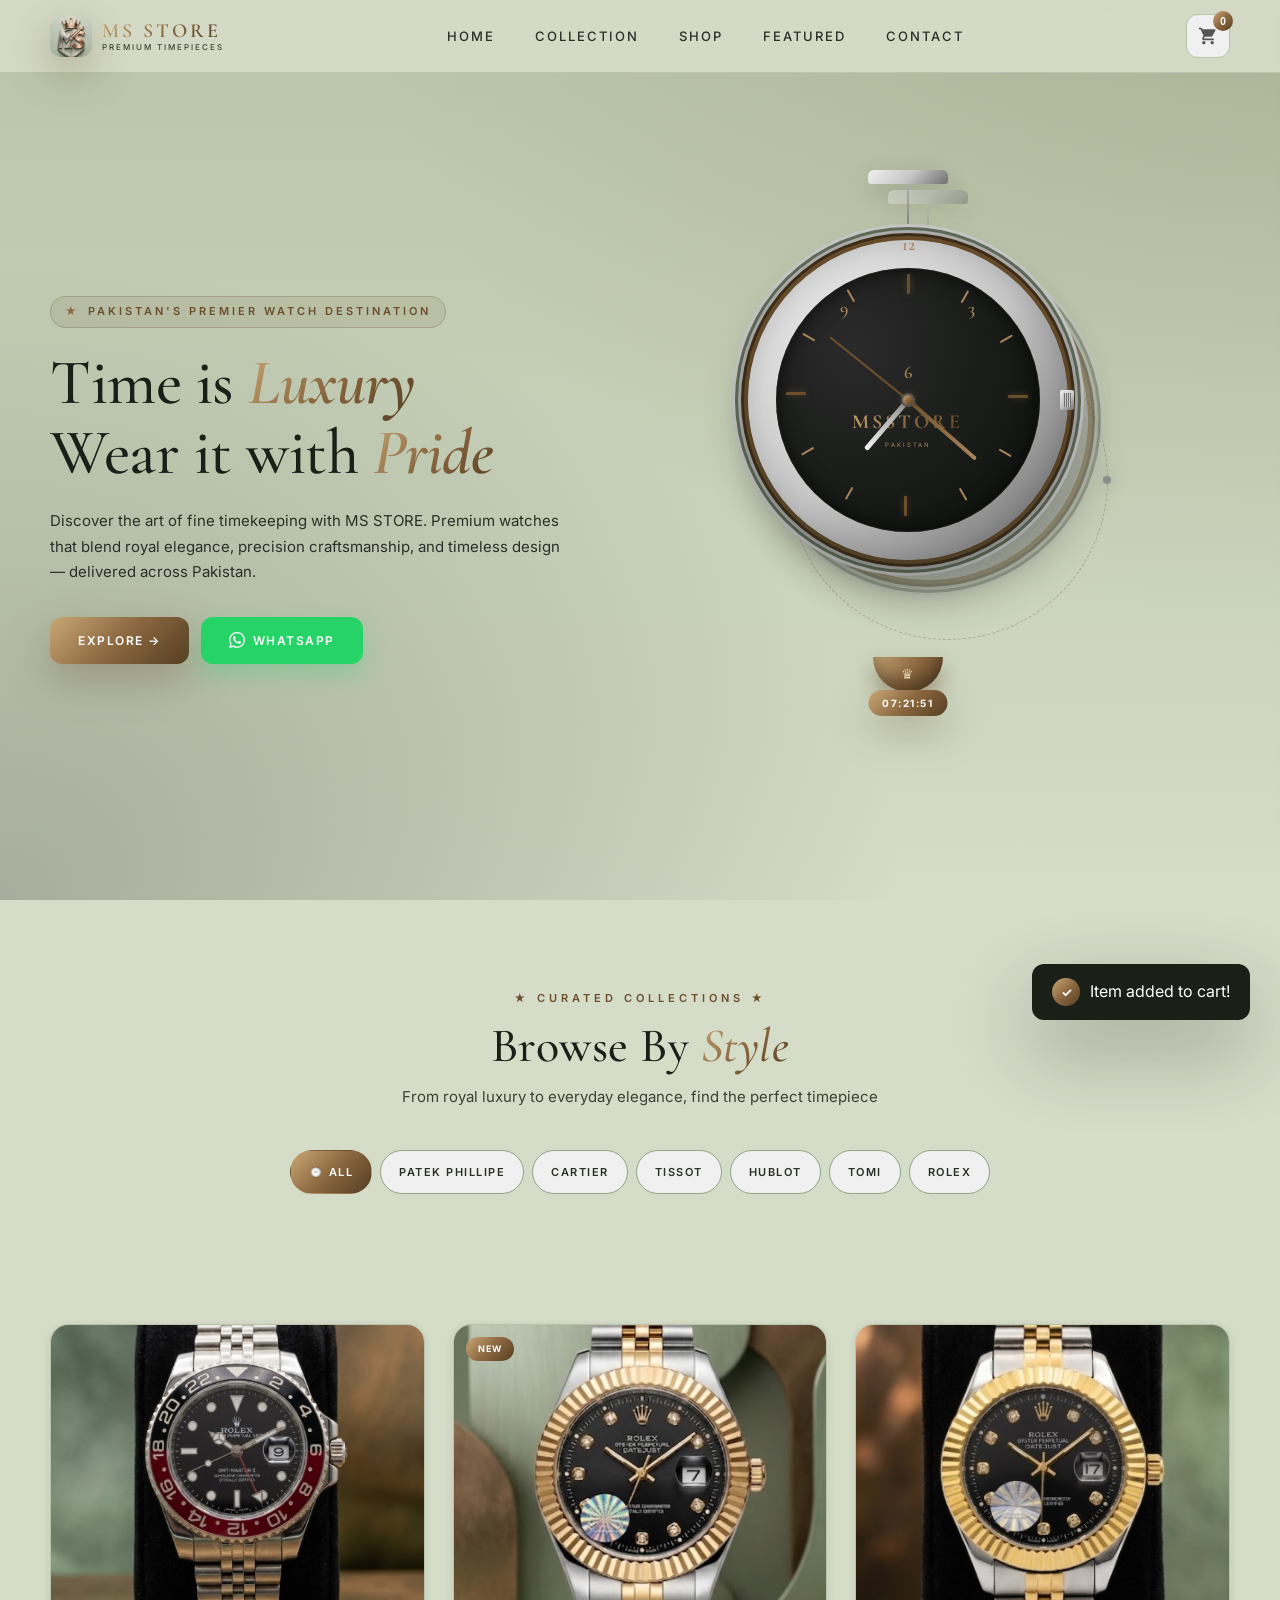
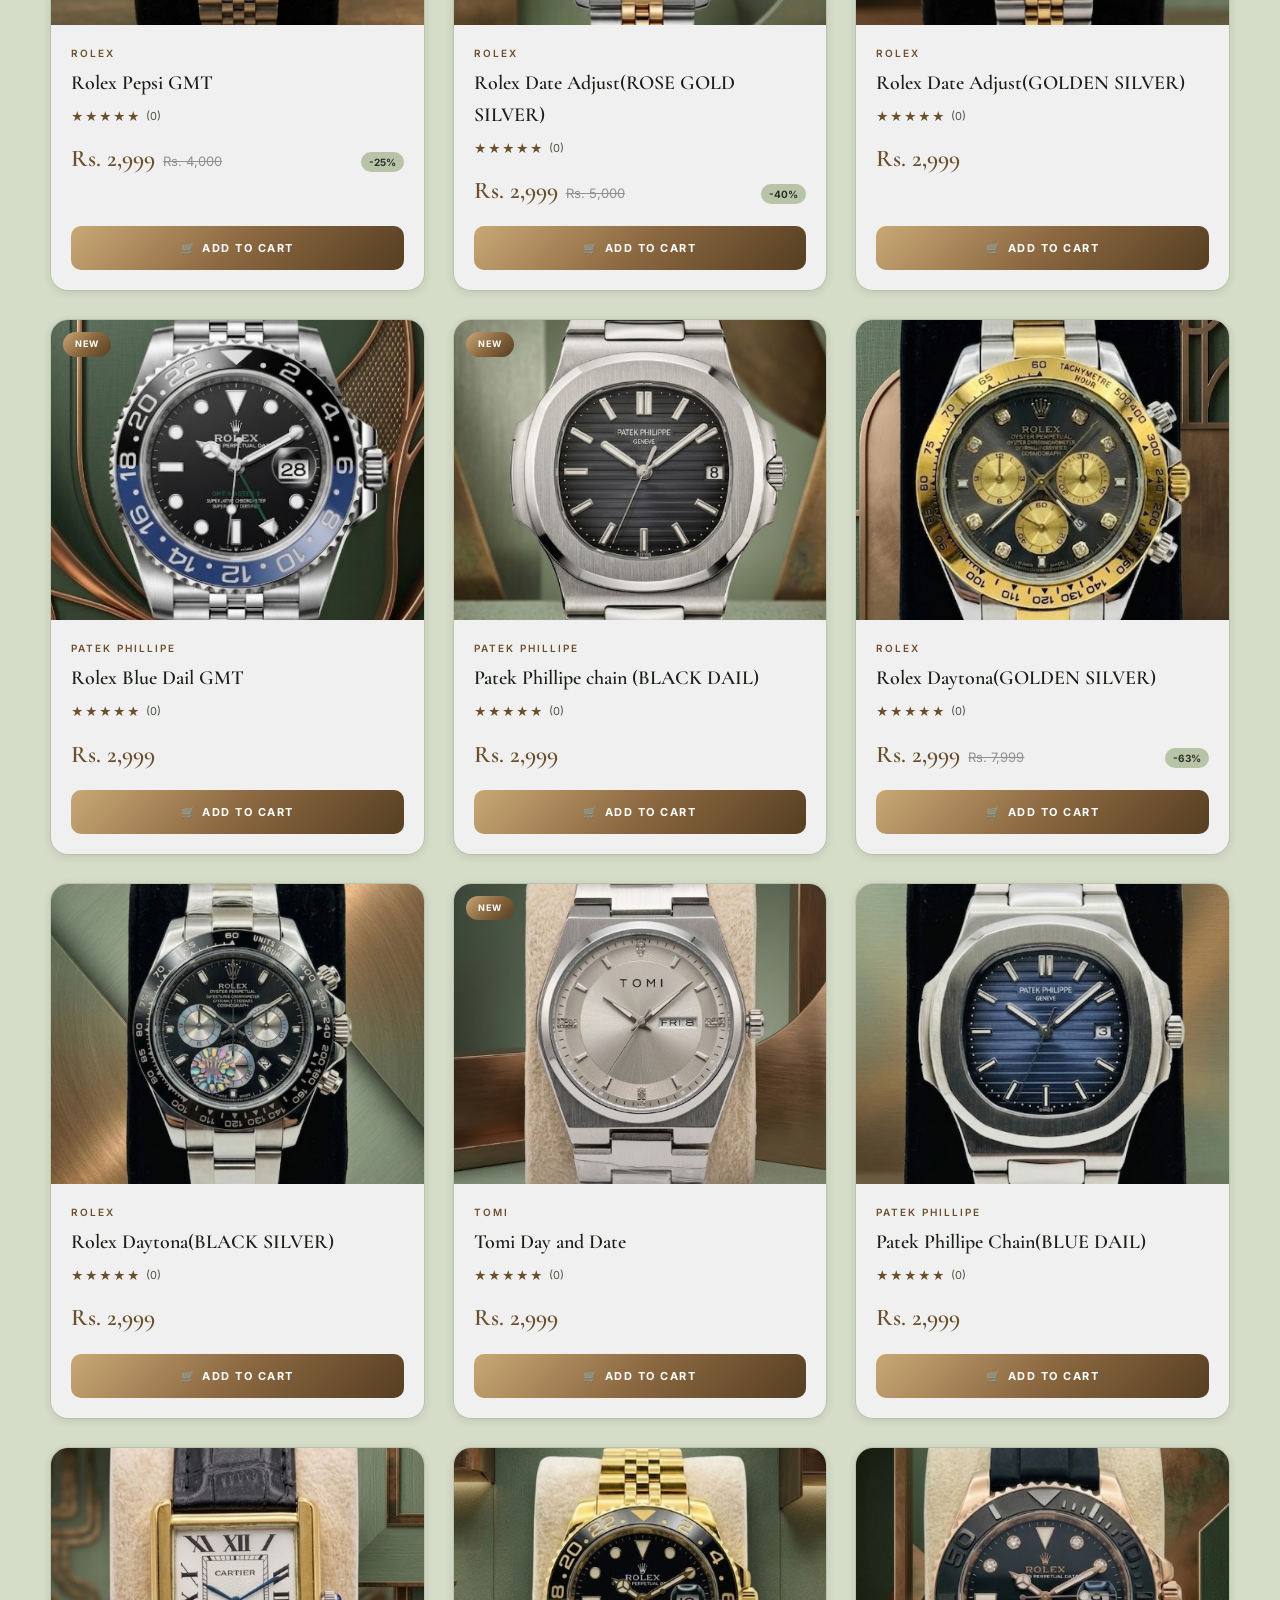
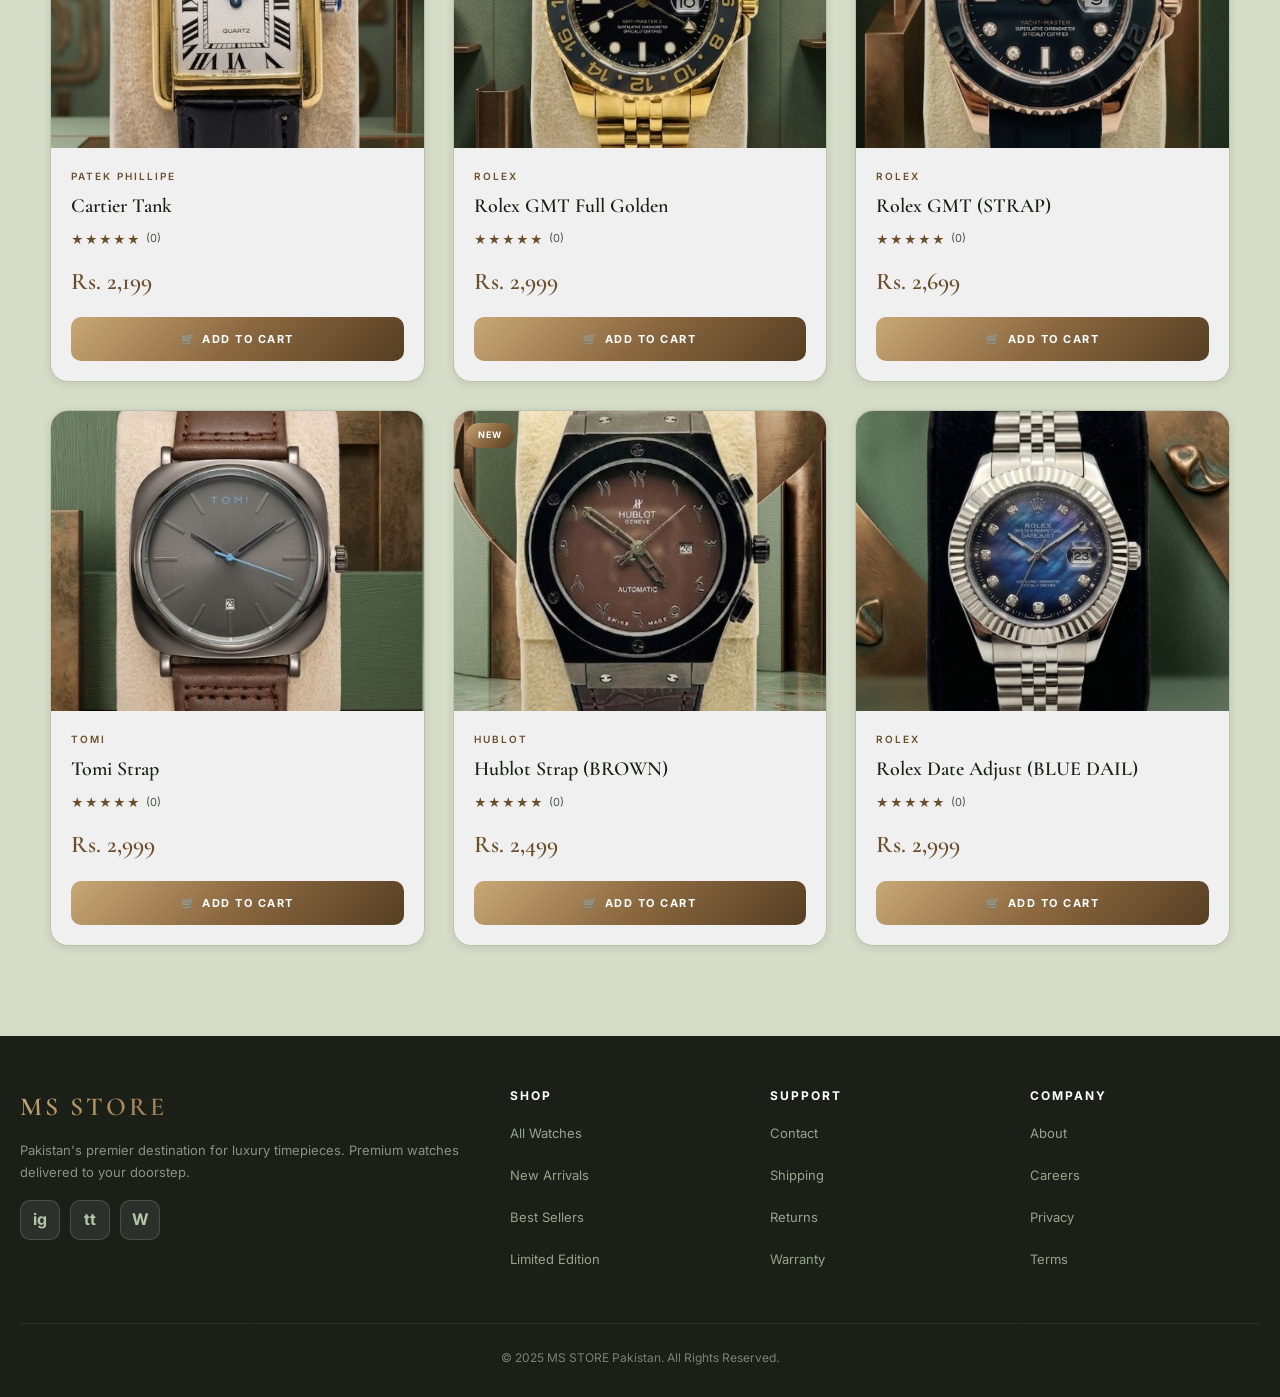
==== commit 2109a101: "Add files via upload" ====
--- a/index.html
+++ b/index.html
@@ -1,416 +1,271 @@
 <!DOCTYPE html>
 <html lang="en">
 <head>
-<meta charset="UTF-8" />
-<meta name="viewport" content="width=device-width, initial-scale=1.0, maximum-scale=5.0" />
-<meta name="description" content="AKFASHION - Premium luxury timepieces. Discover our exclusive collection of handcrafted watches." />
-<title>AKFASHION — Timeless Luxury Watches</title>
+<meta charset="UTF-8">
+<meta name="viewport" content="width=device-width, initial-scale=1.0, maximum-scale=5.0, viewport-fit=cover">
+<meta name="theme-color" content="#3A4236">
+<meta name="description" content="MS STORE Pakistan - Premium luxury watches delivered across Pakistan">
+<title>MS STORE Pakistan — Premium Timepieces</title>
 <link rel="preconnect" href="https://fonts.googleapis.com">
 <link rel="preconnect" href="https://fonts.gstatic.com" crossorigin>
-<link href="https://fonts.googleapis.com/css2?family=Playfair+Display:wght@400;500;600;700;800;900&family=Inter:wght@300;400;500;600;700&family=Cormorant+Garamond:wght@300;400;500;600;700&display=swap" rel="stylesheet">
+<link href="https://fonts.googleapis.com/css2?family=Cormorant+Garamond:wght@400;500;600;700&family=Inter:wght@300;400;500;600;700;800&display=swap" rel="stylesheet">
+<link rel="icon" type="image/png" sizes="32x32" href="images/favicon-32.png">
+<link rel="icon" type="image/png" sizes="16x16" href="images/favicon-16.png">
+<link rel="apple-touch-icon" href="images/apple-touch-icon.png">
+<link rel="shortcut icon" href="images/favicon-msstore.jpg">
 <link rel="stylesheet" href="css/style.css">
 </head>
 <body>
 
-<div id="loader">
-  <div class="loader-logo">AKFASHION</div>
-  <div class="loader-bar"></div>
+<!-- NAVIGATION -->
+<nav id="navbar">
+  <div class="nav-inner">
+  <a href="index.html" class="logo-nav">
+    <div class="logo-emblem"><img src="images/logo-msstore.jpg" alt="MS STORE"></div>
+    <div class="logo-text-group">
+      <span class="logo-text">MS STORE</span>
+      <span class="logo-subtext">Premium Timepieces</span>
+    </div>
+  </a>
+  <ul class="nav-links" id="navLinks">
+    <li><a href="#home" onclick="closeMenu()">Home</a></li>
+    <li><a href="#categories" onclick="closeMenu()">Collection</a></li>
+    <li><a href="#products" onclick="closeMenu()">Shop</a></li>
+    <li><a href="product.html" onclick="closeMenu()">Featured</a></li>
+    <li><a href="contact.html" onclick="closeMenu()">Contact</a></li>
+  </ul>
+  <div class="nav-actions">
+    <button class="cart-btn" onclick="toggleCart()" aria-label="Cart">
+      <svg viewBox="0 0 24 24"><path d="M7 18c-1.1 0-1.99.9-1.99 2S5.9 22 7 22s2-.9 2-2-.9-2-2-2zM1 2v2h2l3.6 7.59-1.35 2.45c-.16.28-.25.61-.25.96 0 1.1.9 2 2 2h12v-2H7.42c-.14 0-.25-.11-.25-.25l.03-.12.9-1.63h7.45c.75 0 1.41-.41 1.75-1.03l3.58-6.49c.08-.14.12-.31.12-.48 0-.55-.45-1-1-1H5.21l-.94-2H1zm16 16c-1.1 0-1.99.9-1.99 2s.89 2 1.99 2 2-.9 2-2-.9-2-2-2z"/></svg>
+      <span class="cart-badge" id="cartCount">0</span>
+    </button>
+    <div class="hamburger" id="hamburger" onclick="toggleMenu()" aria-label="Menu">
+      <span></span><span></span><span></span>
+    </div>
+  </div>
+  </div>
+</nav>
+<div class="nav-overlay" id="navOverlay" onclick="closeMenu()"></div>
+
+<!-- HERO -->
+<section class="hero" id="home">
+  <div class="hero-grid">
+    <div class="hero-text">
+      <div class="hero-eyebrow">Pakistan's Premier Watch Destination</div>
+      <h1 class="hero-title">
+        Time is <span class="accent">Luxury</span><br>
+        Wear it with <span class="accent">Pride</span>
+      </h1>
+      <p class="hero-desc">
+        Discover the art of fine timekeeping with MS STORE. Premium watches that blend royal elegance, precision craftsmanship, and timeless design — delivered across Pakistan.
+      </p>
+      <div class="hero-buttons">
+        <a href="#products" class="btn btn-primary">Explore →</a>
+        <a href="https://wa.me/923001234567" target="_blank" rel="noopener" class="btn btn-whatsapp js-whatsapp-link">
+          <svg width="16" height="16" viewBox="0 0 24 24" fill="currentColor"><path d="M17.472 14.382c-.297-.149-1.758-.867-2.03-.967-.273-.099-.471-.148-.67.15-.197.297-.767.966-.94 1.164-.173.199-.347.223-.644.075-.297-.15-1.255-.463-2.39-1.475-.883-.788-1.48-1.761-1.653-2.059-.173-.297-.018-.458.13-.606.134-.133.298-.347.446-.52.149-.174.198-.298.298-.497.099-.198.05-.371-.025-.52-.075-.149-.669-1.612-.916-2.207-.242-.579-.487-.5-.669-.51-.173-.008-.371-.01-.57-.01-.198 0-.52.074-.792.372-.272.297-1.04 1.016-1.04 2.479 0 1.462 1.065 2.875 1.213 3.074.149.198 2.096 3.20 5.077 4.487.709.306 1.262.489 1.694.625.712.227 1.36.195 1.871.118.571-.085 1.758-.719 2.006-1.413.248-.694.248-1.289.173-1.413-.074-.124-.272-.198-.57-.347m-5.421 7.403h-.004a9.87 9.87 0 01-5.031-1.378l-.361-.214-3.741.982.998-3.648-.235-.374a9.86 9.86 0 01-1.51-5.26c.001-5.45 4.436-9.884 9.888-9.884 2.64 0 5.122 1.03 6.988 2.898a9.825 9.825 0 012.893 6.994c-.003 5.45-4.437 9.884-9.885 9.884m8.413-18.297A11.815 11.815 0 0012.05 0C5.495 0 .16 5.335.157 11.892c0 2.096.547 4.142 1.588 5.945L.057 24l6.305-1.654a11.882 11.882 0 005.683 1.448h.005c6.554 0 11.89-5.335 11.893-11.893a11.821 11.821 0 00-3.48-8.413z"/></svg>
+          WhatsApp
+        </a>
+      </div>
+    </div>
+
+    <!-- TWO PENDULUM WATCHES STACK -->
+    <div class="pendulum-stage">
+      <div class="pendulum-bg-ring"></div>
+      <div class="pendulum-frames">
+        <div class="pendulum-frame pendulum-frame-1">
+          <div class="pendulum-top"></div>
+          <div class="pendulum-string"></div>
+          <div class="watch-clock">
+            <div class="watch-dial">
+              <div class="dial-marker major" style="transform: rotate(0deg)"></div>
+              <div class="dial-marker major" style="transform: rotate(90deg)"></div>
+              <div class="dial-marker major" style="transform: rotate(180deg)"></div>
+              <div class="dial-marker major" style="transform: rotate(270deg)"></div>
+              <div class="dial-marker" style="transform: rotate(30deg)"></div>
+              <div class="dial-marker" style="transform: rotate(60deg)"></div>
+              <div class="dial-marker" style="transform: rotate(120deg)"></div>
+              <div class="dial-marker" style="transform: rotate(150deg)"></div>
+              <div class="dial-marker" style="transform: rotate(210deg)"></div>
+              <div class="dial-marker" style="transform: rotate(240deg)"></div>
+              <div class="dial-marker" style="transform: rotate(300deg)"></div>
+              <div class="dial-marker" style="transform: rotate(330deg)"></div>
+              <div class="dial-numeral" style="transform: rotate(0deg) translateY(-64px) rotate(0deg)">12</div>
+              <div class="dial-numeral" style="transform: rotate(90deg) translateY(-64px) rotate(-90deg)">3</div>
+              <div class="dial-numeral" style="transform: rotate(180deg) translateY(-64px) rotate(-180deg)">6</div>
+              <div class="dial-numeral" style="transform: rotate(270deg) translateY(-64px) rotate(-270deg)">9</div>
+            </div>
+            <div class="watch-hands">
+              <div class="hand-hour" id="handHour"></div>
+              <div class="hand-minute" id="handMinute"></div>
+              <div class="hand-second" id="handSecond"></div>
+            </div>
+            <div class="watch-brand">
+              <div class="watch-brand-name">MSSTORE</div>
+              <div class="watch-brand-sub">Pakistan</div>
+            </div>
+            <div class="watch-center-pin"></div>
+            <div class="watch-crown"></div>
+          </div>
+          <div class="pendulum-weight"></div>
+          <div class="digital-time" id="digitalTime">00:00:00</div>
+        </div>
+        <!-- Second stacked watch -->
+        <div class="pendulum-frame pendulum-frame-2">
+          <div class="pendulum-top"></div>
+          <div class="pendulum-string"></div>
+          <div class="watch-clock">
+            <div class="watch-dial">
+              <div class="dial-marker major" style="transform: rotate(0deg)"></div>
+              <div class="dial-marker major" style="transform: rotate(90deg)"></div>
+              <div class="dial-marker major" style="transform: rotate(180deg)"></div>
+              <div class="dial-marker major" style="transform: rotate(270deg)"></div>
+            </div>
+            <div class="watch-center-pin"></div>
+          </div>
+        </div>
+      </div>
+    </div>
+  </div>
+</section>
+
+<!-- CATEGORIES -->
+<section class="section" id="categories">
+  <div class="section-header">
+    <div class="section-eyebrow">★ Curated Collections ★</div>
+    <h2 class="section-title">Browse By <span class="italic">Style</span></h2>
+    <p class="section-desc">From royal luxury to everyday elegance, find the perfect timepiece</p>
+  </div>
+  <div class="category-bar" id="categoryBar"></div>
+</section>
+
+<!-- PRODUCTS -->
+<section class="section" id="products" style="padding-top:0">
+  <div class="product-grid" id="productGrid"></div>
+</section>
+
+<!-- FOOTER -->
+<footer>
+  <div class="footer-content">
+    <div class="footer-brand">
+      <h3>MS STORE</h3>
+      <p>Pakistan's premier destination for luxury timepieces. Premium watches delivered to your doorstep.</p>
+      <div class="social-row">
+        <a href="#" class="social-icon js-facebook-link" id="footerFacebook" target="_blank" rel="noopener" style="display:none">f</a>
+        <a href="#" class="social-icon js-instagram-link" id="footerInstagram" target="_blank" rel="noopener" style="display:none">ig</a>
+        <a href="#" class="social-icon js-tiktok-link" id="footerTiktok" target="_blank" rel="noopener" style="display:none">tt</a>
+        <a href="#" class="social-icon js-youtube-link" id="footerYoutube" target="_blank" rel="noopener" style="display:none">yt</a>
+        <a href="https://wa.me/923001234567" target="_blank" class="social-icon js-whatsapp-link">W</a>
+      </div>
+    </div>
+    <div class="footer-col">
+      <h4>Shop</h4>
+      <ul>
+        <li><a href="#products">All Watches</a></li>
+        <li><a href="#categories">New Arrivals</a></li>
+        <li><a href="#products">Best Sellers</a></li>
+        <li><a href="#products">Limited Edition</a></li>
+      </ul>
+    </div>
+    <div class="footer-col">
+      <h4>Support</h4>
+      <ul>
+        <li><a href="contact.html">Contact</a></li>
+        <li><a href="contact.html">Shipping</a></li>
+        <li><a href="contact.html">Returns</a></li>
+        <li><a href="contact.html">Warranty</a></li>
+      </ul>
+    </div>
+    <div class="footer-col">
+      <h4>Company</h4>
+      <ul>
+        <li><a href="contact.html">About</a></li>
+        <li><a href="contact.html">Careers</a></li>
+        <li><a href="contact.html">Privacy</a></li>
+        <li><a href="contact.html">Terms</a></li>
+      </ul>
+    </div>
+  </div>
+  <div class="footer-bottom">© 2025 MS STORE Pakistan. All Rights Reserved.</div>
+</footer>
+
+<!-- CART -->
+<div class="cart-overlay" id="cartOverlay" onclick="toggleCart()"></div>
+<div class="cart-sidebar" id="cartSidebar">
+  <div class="cart-handle"></div>
+  <div class="cart-header">
+    <div class="cart-title">🛒 Your Cart</div>
+    <button class="cart-close" onclick="toggleCart()">✕</button>
+  </div>
+  <div class="cart-items" id="cartItems"></div>
+  <div class="cart-footer">
+    <div class="cart-total">
+      <span class="cart-total-label">Total</span>
+      <span class="cart-total-amount" id="cartTotal">Rs. 0</span>
+    </div>
+    <div class="cart-actions">
+      <button class="btn btn-primary" onclick="openCheckout()">Buy Now - Checkout</button>
+      <a href="https://wa.me/923001234567" target="_blank" rel="noopener" class="btn btn-whatsapp js-whatsapp-link">
+        <svg width="16" height="16" viewBox="0 0 24 24" fill="currentColor"><path d="M17.472 14.382c-.297-.149-1.758-.867-2.03-.967-.273-.099-.471-.148-.67.15-.197.297-.767.966-.94 1.164-.173.199-.347.223-.644.075-.297-.15-1.255-.463-2.39-1.475-.883-.788-1.48-1.761-1.653-2.059-.173-.297-.018-.458.13-.606.134-.133.298-.347.446-.52.149-.174.198-.298.298-.497.099-.198.05-.371-.025-.52-.075-.149-.669-1.612-.916-2.207-.242-.579-.487-.5-.669-.51-.173-.008-.371-.01-.57-.01-.198 0-.52.074-.792.372-.272.297-1.04 1.016-1.04 2.479 0 1.462 1.065 2.875 1.213 3.074.149.198 2.096 3.20 5.077 4.487.709.306 1.262.489 1.694.625.712.227 1.36.195 1.871.118.571-.085 1.758-.719 2.006-1.413.248-.694.248-1.289.173-1.413-.074-.124-.272-.198-.57-.347m-5.421 7.403h-.004a9.87 9.87 0 01-5.031-1.378l-.361-.214-3.741.982.998-3.648-.235-.374a9.86 9.86 0 01-1.51-5.26c.001-5.45 4.436-9.884 9.888-9.884 2.64 0 5.122 1.03 6.988 2.898a9.825 9.825 0 012.893 6.994c-.003 5.45-4.437 9.884-9.885 9.884m8.413-18.297A11.815 11.815 0 0012.05 0C5.495 0 .16 5.335.157 11.892c0 2.096.547 4.142 1.588 5.945L.057 24l6.305-1.654a11.882 11.882 0 005.683 1.448h.005c6.554 0 11.89-5.335 11.893-11.893a11.821 11.821 0 00-3.48-8.413z"/></svg>
+        WhatsApp Checkout
+      </a>
+    </div>
+  </div>
 </div>
 
-<header class="header" id="header">
-  <div class="header-inner">
-    <a href="#" class="logo" onclick="scrollToTop(event)">AKFASHION</a>
-    <nav class="nav">
-      <a href="#home">Home</a>
-      <a href="#catalog">Collection</a>
-      <a href="#about">Heritage</a>
-      <a href="contact.html">Contact</a>
-    </nav>
-    <div class="header-actions">
-      <button class="icon-btn" onclick="toggleSearch()" aria-label="Search">
-        <svg viewBox="0 0 24 24"><circle cx="11" cy="11" r="8"/><line x1="21" y1="21" x2="16.65" y2="16.65"/></svg>
+<!-- CHECKOUT -->
+<div class="checkout-overlay" id="checkoutModal">
+  <div class="checkout-form">
+    <button class="modal-close" onclick="closeCheckout()">✕</button>
+    <div class="form-header">
+      <h2 class="form-title">Complete Your Order</h2>
+      <p class="form-subtitle">Fill in your details and we'll deliver to your doorstep</p>
+    </div>
+    <div class="order-summary" id="orderSummary"></div>
+    <form id="checkoutForm" onsubmit="submitOrder(event)">
+      <div class="form-row">
+        <div class="form-group">
+          <label class="form-label">Full Name *</label>
+          <input type="text" name="name" class="form-input" required placeholder="Muhammad Ahmed">
+        </div>
+        <div class="form-group">
+          <label class="form-label">WhatsApp *</label>
+          <input type="tel" name="whatsapp" class="form-input" required placeholder="03XX-XXXXXXX">
+        </div>
+      </div>
+      <div class="form-row">
+        <div class="form-group">
+          <label class="form-label">City *</label>
+          <input type="text" name="city" class="form-input" required placeholder="Lahore">
+        </div>
+        <div class="form-group">
+          <label class="form-label">Postal *</label>
+          <input type="text" name="postal" class="form-input" required placeholder="54000">
+        </div>
+      </div>
+      <div class="form-group">
+        <label class="form-label">Address *</label>
+        <textarea name="address" class="form-textarea" required placeholder="House #, Street, Area..."></textarea>
+      </div>
+      <div class="form-group">
+        <label class="form-label">Notes (Optional)</label>
+        <textarea name="notes" class="form-textarea" placeholder="Special instructions..."></textarea>
+      </div>
+      <button type="submit" class="btn btn-primary" style="width:100%;margin-top:8px">
+        Place Order — Cash on Delivery
       </button>
-      <button class="icon-btn" aria-label="Wishlist">
-        <svg viewBox="0 0 24 24"><path d="M20.84 4.61a5.5 5.5 0 0 0-7.78 0L12 5.67l-1.06-1.06a5.5 5.5 0 0 0-7.78 7.78l1.06 1.06L12 21.23l7.78-7.78 1.06-1.06a5.5 5.5 0 0 0 0-7.78z"/></svg>
-      </button>
-      <button class="icon-btn" onclick="toggleCart()" aria-label="Cart">
-        <svg viewBox="0 0 24 24"><path d="M6 2L3 6v14a2 2 0 0 0 2 2h14a2 2 0 0 0 2-2V6l-3-4z"/><line x1="3" y1="6" x2="21" y2="6"/><path d="M16 10a4 4 0 0 1-8 0"/></svg>
-        <span class="cart-count" id="cartCount">0</span>
-      </button>
-      <button class="icon-btn menu-toggle" onclick="toggleMobileMenu()" aria-label="Menu">
-        <svg viewBox="0 0 24 24"><line x1="3" y1="6" x2="21" y2="6"/><line x1="3" y1="12" x2="21" y2="12"/><line x1="3" y1="18" x2="21" y2="18"/></svg>
-      </button>
-    </div>
-  </div>
-</header>
-
-<div class="search-overlay" id="searchOverlay" onclick="closeSearchOverlay(event)">
-  <div class="search-container">
-    <div class="search-wrap">
-      <svg viewBox="0 0 24 24"><circle cx="11" cy="11" r="8"/><line x1="21" y1="21" x2="16.65" y2="16.65"/></svg>
-      <input type="text" class="search-input" id="searchInput" placeholder="Search for watches, collections, brands..." oninput="handleSearch(this.value)" />
-      <button class="search-close" onclick="toggleSearch()">✕</button>
-    </div>
-    <div class="search-suggestions">
-      <span onclick="quickSearch('Chronograph')">Chronograph</span>
-      <span onclick="quickSearch('Automatic')">Automatic</span>
-      <span onclick="quickSearch('Diving')">Diving</span>
-      <span onclick="quickSearch('Skeleton')">Skeleton</span>
-      <span onclick="quickSearch('GMT')">GMT</span>
-      <span onclick="quickSearch('Limited')">Limited Edition</span>
-    </div>
+    </form>
   </div>
 </div>
 
-<div class="mobile-menu" id="mobileMenu">
-  <div class="mobile-menu-header">
-    <span class="logo">AKFASHION</span>
-    <button class="mobile-menu-close" onclick="toggleMobileMenu()">
-      <svg viewBox="0 0 24 24"><line x1="18" y1="6" x2="6" y2="18"/><line x1="6" y1="6" x2="18" y2="18"/></svg>
-    </button>
-  </div>
-  <nav class="mobile-nav">
-    <a href="#home" onclick="toggleMobileMenu()">Home</a>
-    <a href="#catalog" onclick="toggleMobileMenu()">Collection</a>
-    <a href="#about" onclick="toggleMobileMenu()">Heritage</a>
-    <a href="contact.html" onclick="toggleMobileMenu()">Contact</a>
-  </nav>
-  <div class="mobile-menu-footer">
-    <p style="color:var(--gray);font-size:0.85rem;">Follow Us</p>
-    <div class="mobile-menu-social">
-      <a class="social-link js-social-instagram" href="#" aria-label="Instagram"><svg viewBox="0 0 24 24"><rect x="2" y="2" width="20" height="20" rx="5" ry="5" fill="none" stroke="white" stroke-width="1.5"/><path d="M16 11.37A4 4 0 1 1 12.63 8 4 4 0 0 1 16 11.37z" fill="none" stroke="white" stroke-width="1.5"/><line x1="17.5" y1="6.5" x2="17.51" y2="6.5" stroke="white" stroke-width="1.5"/></svg></a>
-      <a class="social-link js-social-facebook" href="#" aria-label="Facebook"><svg viewBox="0 0 24 24"><path d="M18 2h-3a5.5 5.5 0 0 0-5 5v3H7v4h3v8h4v-8h3l1-4h-4V7a1 1 0 0 1 1-1h3z"/></svg></a>
-      <a class="social-link js-social-tiktok" href="#" aria-label="Twitter"><svg viewBox="0 0 24 24"><path d="M23 3a10.9 10.9 0 0 1-3.14 1.53 4.48 4.48 0 0 0-7.86 3v1A10.66 10.66 0 0 1 3 4s-4 9 5 13a11.64 11.64 0 0 1-7 2c9 5 20 0 20-11.5a4.5 4.5 0 0 0-.08-.83A7.72 7.72 0 0 0 23 3z"/></svg></a>
-    </div>
-  </div>
-</div>
-
-<section class="hero" id="home">
-  <div class="hero-inner">
-    <div class="hero-content">
-      <div class="hero-badge">
-        <span class="pulse"></span> New Collection 2024
-      </div>
-      <h1>Where Time<br/>Meets <span class="gold">Elegance</span></h1>
-      <p>Discover AKFASHION's exclusive collection of meticulously crafted timepieces. Each watch is a testament to our unwavering commitment to luxury, precision, and timeless design.</p>
-      <div class="hero-cta">
-        <a href="#catalog" class="btn btn-primary">Explore Collection
-          <svg viewBox="0 0 24 24" fill="none" stroke="currentColor" stroke-width="2"><line x1="5" y1="12" x2="19" y2="12"/><polyline points="12 5 19 12 12 19"/></svg>
-        </a>
-        <a href="#about" class="btn btn-outline">Our Story</a>
-      </div>
-      <div class="hero-stats">
-        <div>
-          <div class="stat-num">50+</div>
-          <div class="stat-label">Years of Craft</div>
-        </div>
-        <div>
-          <div class="stat-num">200K+</div>
-          <div class="stat-label">Happy Clients</div>
-        </div>
-        <div>
-          <div class="stat-num">100%</div>
-          <div class="stat-label">Authentic</div>
-        </div>
-      </div>
-    </div>
-
-    <!-- WATCH HERO - with logo on the dial -->
-    <div class="hero-visual">
-      <div class="hero-ring r1"></div>
-      <div class="hero-ring r2"></div>
-
-      <div class="hero-watch">
-        <div class="watch-face">
-          <!-- 12 simple hour marks -->
-          <div id="hourMarksReplica"></div>
-
-          <!-- Watch face numerals 1-12 -->
-          <div id="hourNumbersReplica" style="position:absolute;inset:0;pointer-events:none;"></div>
-
-          <!-- LOGO on the watch dial (top center) -->
-          <div class="watch-logo" id="watchLogo">
-            <img src="images/favicon-1787523819941.jpg" alt="AKFASHION Logo" id="logoImage" onerror="this.style.display='none'; this.parentElement.innerHTML='<span style=\'color:#D4AF37;font-family:var(--serif);font-size:0.6rem;font-weight:700;letter-spacing:0.1em;text-align:center;line-height:1.2;\'>AK<br/>FASHION</span>';" />
-          </div>
-
-          <!-- AK.FASHION text on dial -->
-          <div class="watch-brand-text">AK.FASHION</div>
-
-          <!-- SHOP NOW text on dial -->
-          <div class="watch-shop-text">SHOP NOW</div>
-
-          <!-- Hands -->
-          <div class="hand hand-hour" id="handHour"></div>
-          <div class="hand hand-minute" id="handMinute"></div>
-          <div class="hand hand-second" id="handSecond"></div>
-          <div class="watch-center"></div>
-        </div>
-      </div>
-
-      <div class="hero-floating-card f1">
-        <div class="card-icon">
-          <svg viewBox="0 0 24 24"><path d="M12 2L2 7l10 5 10-5-10-5z"/><polyline points="2 17 12 22 22 17"/><polyline points="2 12 12 17 22 12"/></svg>
-        </div>
-        <div class="card-text">
-          <strong>Premium Quality</strong>
-          <span>Swiss Movement</span>
-        </div>
-      </div>
-      <div class="hero-floating-card f2">
-        <div class="card-icon">
-          <svg viewBox="0 0 24 24"><path d="M22 11.08V12a10 10 0 1 1-5.93-9.14"/><polyline points="22 4 12 14.01 9 11.01"/></svg>
-        </div>
-        <div class="card-text">
-          <strong>1 Year</strong>
-          <span>Warranty</span>
-        </div>
-      </div>
-    </div>
-  </div>
-</section>
-
-<div class="brand-marquee">
-  <div class="marquee-track">
-    <span>Swiss Made</span>
-    <span>Automatic Movement</span>
-    <span>Sapphire Crystal</span>
-    <span>Hand Finished</span>
-    <span>Water Resistant 300M</span>
-    <span>Titanium Case</span>
-    <span>Swiss Made</span>
-    <span>Automatic Movement</span>
-    <span>Sapphire Crystal</span>
-    <span>Hand Finished</span>
-    <span>Water Resistant 300M</span>
-    <span>Titanium Case</span>
-  </div>
-</div>
-
-<section id="catalog" class="catalog-section">
-  <div class="section-inner">
-    <div class="section-head reveal">
-      <span class="section-eyebrow">The Collection</span>
-      <h2 class="section-title">Masterpiece <span class="gold">Timepieces</span></h2>
-      <p class="section-desc">Browse our complete collection of luxury watches, each crafted with unparalleled attention to detail.</p>
-    </div>
-
-    <div class="catalog-header reveal">
-      <div class="filter-tabs" id="filterTabs">
-        <button class="filter-tab active" data-filter="all">All Watches</button>
-        <button class="filter-tab" data-filter="Automatic">Automatic</button>
-        <button class="filter-tab" data-filter="Chronograph">Chronograph</button>
-        <button class="filter-tab" data-filter="Diving">Diving</button>
-        <button class="filter-tab" data-filter="Skeleton">Skeleton</button>
-        <button class="filter-tab" data-filter="Limited">Limited Edition</button>
-      </div>
-      <select class="sort-select" id="sortSelect" onchange="sortProducts(this.value)">
-        <option value="featured">Featured</option>
-        <option value="low-high">Price: Low to High</option>
-        <option value="high-low">Price: High to Low</option>
-        <option value="newest">Newest First</option>
-      </select>
-    </div>
-
-    <div class="products-grid" id="productsGrid"></div>
-  </div>
-</section>
-
-<section id="about">
-  <div class="section-inner">
-    <div class="feature-split">
-      <div class="feature-image reveal">
-        <img id="aboutImage" src="https://images.unsplash.com/photo-1606220838315-056192d5e927?w=900&q=80" alt="Watchmaking Heritage" loading="lazy"/>
-        <div class="feature-stamp">
-          <div class="stamp-year" id="aboutStampYear">50+</div>
-          <div class="stamp-text"><strong id="aboutStampTitle">Years of Excellence</strong><span id="aboutStampSubtext">Master watchmakers</span></div>
-        </div>
-      </div>
-      <div class="feature-content reveal">
-        <span class="section-eyebrow" id="aboutEyebrow">Our Heritage</span>
-        <h2><span id="aboutTitlePrefix">The Art of</span> <span class="gold" id="aboutTitleHighlight">Swiss Watchmaking</span></h2>
-        <p id="aboutDescription">Since 2025, AKFASHION has been at the forefront of haute horlogerie. Our master craftsmen blend traditional techniques with cutting-edge innovation to create timepieces that transcend generations.</p>
-        <div class="feature-list-2" id="aboutFeaturesList">
-          <div class="feature-row">
-            <div class="feature-row-icon">
-              <svg viewBox="0 0 24 24"><circle cx="12" cy="12" r="10"/><polyline points="12 6 12 12 16 14"/></svg>
-            </div>
-            <div>
-              <h4 class="about-feature-title">Swiss Precision Movement</h4>
-              <p class="about-feature-text">Each timepiece houses a meticulously assembled Swiss automatic movement, certified for exceptional accuracy.</p>
-            </div>
-          </div>
-          <div class="feature-row">
-            <div class="feature-row-icon">
-              <svg viewBox="0 0 24 24"><path d="M12 22s8-4 8-10V5l-8-3-8 3v7c0 6 8 10 8 10z"/></svg>
-            </div>
-            <div>
-              <h4 class="about-feature-title">Lifetime Craftsmanship</h4>
-              <p class="about-feature-text">From sapphire crystal to 18k gold accents, only the finest materials grace our master creations.</p>
-            </div>
-          </div>
-          <div class="feature-row">
-            <div class="feature-row-icon">
-              <svg viewBox="0 0 24 24"><polygon points="12 2 15.09 8.26 22 9.27 17 14.14 18.18 21.02 12 17.77 5.82 21.02 7 14.14 2 9.27 8.91 8.26 12 2"/></svg>
-            </div>
-            <div>
-              <h4 class="about-feature-title">Certified Authenticity</h4>
-              <p class="about-feature-text">Every AKFASHION timepiece comes with a certificate of authenticity and a 5-year international warranty.</p>
-            </div>
-          </div>
-        </div>
-        <a href="#catalog" class="btn btn-primary"><span id="aboutButtonText">Discover Heritage</span>
-          <svg viewBox="0 0 24 24" fill="none" stroke="currentColor" stroke-width="2"><line x1="5" y1="12" x2="19" y2="12"/><polyline points="12 5 19 12 12 19"/></svg>
-        </a>
-      </div>
-    </div>
-  </div>
-</section>
-
-<section class="video-section">
-  <div class="video-inner" id="videoInner">
-    <div class="section-head reveal">
-      <span class="section-eyebrow">The Making</span>
-      <h2 class="section-title">A Glimpse Into Our <span class="gold" style="background:var(--gradient-gold);-webkit-background-clip:text;background-clip:text;-webkit-text-fill-color:transparent;font-style:italic;">Craftsmanship</span></h2>
-      <p class="section-desc">Watch how each AKFASHION timepiece comes to life through the hands of our master artisans.</p>
-    </div>
-    <div id="videoFrames">
-      <div class="video-frame reveal in">
-        <div class="video-decoration"></div>
-        <video controls poster="https://images.unsplash.com/photo-1611591437281-460bfbe1220a?w=1200&q=80" preload="metadata">
-          <source src="https://cdn.pixabay.com/video/2022/12/20/143203-781544927_large.mp4" type="video/mp4">
-          <source src="https://cdn.pixabay.com/video/2024/03/20/205149-924541544_large.mp4" type="video/mp4">
-          Your browser does not support the video tag.
-        </video>
-      </div>
-    </div>
-  </div>
-</section>
-
-<section class="newsletter">
-  <div class="newsletter-inner">
-    <h2>Join the <span class="gold">Inner Circle</span></h2>
-    <p>Be the first to discover new collections, exclusive releases, and private events.</p>
-    <form class="newsletter-form" onsubmit="subscribeNewsletter(event)">
-      <input type="email" class="newsletter-input" placeholder="Enter your email address" required />
-      <button type="submit" class="newsletter-btn">Subscribe</button>
-    </form>
-  </div>
-</section>
-
-<footer class="footer" id="contact">
-  <div class="footer-inner">
-    <div class="footer-grid">
-      <div class="footer-col">
-        <span class="footer-logo">AKFASHION</span>
-        <p class="footer-about">Crafting timeless luxury timepieces since 2025. Every AKFASHION watch is a masterwork of precision, heritage, and uncompromising elegance.</p>
-        <div class="social-links">
-          <a class="social-link js-social-instagram" href="#" aria-label="Instagram"><svg viewBox="0 0 24 24"><rect x="2" y="2" width="20" height="20" rx="5" ry="5" fill="none" stroke="white" stroke-width="1.5"/><path d="M16 11.37A4 4 0 1 1 12.63 8 4 4 0 0 1 16 11.37z" fill="none" stroke="white" stroke-width="1.5"/><line x1="17.5" y1="6.5" x2="17.51" y2="6.5" stroke="white" stroke-width="1.5"/></svg></a>
-          <a class="social-link js-social-facebook" href="#" aria-label="Facebook"><svg viewBox="0 0 24 24"><path d="M18 2h-3a5.5 5.5 0 0 0-5 5v3H7v4h3v8h4v-8h3l1-4h-4V7a1 1 0 0 1 1-1h3z"/></svg></a>
-          <a class="social-link js-social-tiktok" href="#" aria-label="Twitter"><svg viewBox="0 0 24 24"><path d="M23 3a10.9 10.9 0 0 1-3.14 1.53 4.48 4.48 0 0 0-7.86 3v1A10.66 10.66 0 0 1 3 4s-4 9 5 13a11.64 11.64 0 0 1-7 2c9 5 20 0 20-11.5a4.5 4.5 0 0 0-.08-.83A7.72 7.72 0 0 0 23 3z"/></svg></a>
-          <a class="social-link js-social-youtube" href="#" aria-label="YouTube"><svg viewBox="0 0 24 24"><path d="M22.54 6.42a2.78 2.78 0 0 0-1.94-2C18.88 4 12 4 12 4s-6.88 0-8.6.46a2.78 2.78 0 0 0-1.94 2A29 29 0 0 0 1 11.75a29 29 0 0 0 .46 5.33A2.78 2.78 0 0 0 3.4 19c1.72.46 8.6.46 8.6.46s6.88 0 8.6-.46a2.78 2.78 0 0 0 1.94-2 29 29 0 0 0 .46-5.25 29 29 0 0 0-.46-5.33z"/><polygon points="9.75 15.02 15.5 11.75 9.75 8.48 9.75 15.02" fill="black"/></svg></a>
-        </div>
-      </div>
-      <div class="footer-col">
-        <h4>Shop</h4>
-        <ul>
-          <li><a href="#catalog">All Watches</a></li>
-          <li><a href="#catalog">New Arrivals</a></li>
-          <li><a href="#catalog">Best Sellers</a></li>
-          <li><a href="#catalog">Limited Edition</a></li>
-          <li><a href="#catalog">Gift Cards</a></li>
-        </ul>
-      </div>
-      <div class="footer-col">
-        <h4>Company</h4>
-        <ul>
-          <li><a href="#about">Our Story</a></li>
-          <li><a href="#about">Heritage</a></li>
-          <li><a href="#">Sustainability</a></li>
-          <li><a href="#">Careers</a></li>
-          <li><a href="#">Press</a></li>
-        </ul>
-      </div>
-      <div class="footer-col">
-        <h4>Support</h4>
-        <ul>
-          <li><a href="contact.html">Contact Us</a></li>
-          <li><a href="contact.html">Shipping</a></li>
-          <li><a href="contact.html">Returns</a></li>
-          <li><a href="contact.html">Warranty</a></li>
-          <li><a href="contact.html">FAQ</a></li>
-        </ul>
-      </div>
-      <div class="footer-col">
-        <h4>Get In Touch</h4>
-        <div class="contact-item">
-          <svg viewBox="0 0 24 24"><path d="M21 10c0 7-9 13-9 13s-9-6-9-13a9 9 0 0 1 18 0z"/><circle cx="12" cy="10" r="3"/></svg>
-          <span>LAHORE</span>
-        </div>
-        <div class="contact-item">
-          <svg viewBox="0 0 24 24"><path d="M22 16.92v3a2 2 0 0 1-2.18 2 19.79 19.79 0 0 1-8.63-3.07 19.5 19.5 0 0 1-6-6 19.79 19.79 0 0 1-3.07-8.67A2 2 0 0 1 4.11 2h3a2 2 0 0 1 2 1.72 12.84 12.84 0 0 0 .7 2.81 2 2 0 0 1-.45 2.11L8.09 9.91a16 16 0 0 0 6 6l1.27-1.27a2 2 0 0 1 2.11-.45 12.84 12.84 0 0 0 2.81.7A2 2 0 0 1 22 16.92z"/></svg>
-          <span>+92 303 7252700</span>
-        </div>
-        <div class="contact-item">
-          <svg viewBox="0 0 24 24"><path d="M4 4h16c1.1 0 2 .9 2 2v12c0 1.1-.9 2-2 2H4c-1.1 0-2-.9-2-2V6c0-1.1.9-2 2-2z"/><polyline points="22,6 12,13 2,6"/></svg>
-          <span class="js-contact-email">unique.x.fashion000@gmail.com</span>
-        </div>
-      </div>
-    </div>
-    <div class="footer-bottom">
-      <p>© 2024 AKFASHION. All Rights Reserved. Crafted with passion in Switzerland.</p>
-      <div class="payment-methods">
-        <span class="payment-icon">VISA</span>
-        <span class="payment-icon">MC</span>
-        <span class="payment-icon">AMEX</span>
-        <span class="payment-icon">PAYPAL</span>
-        <span class="payment-icon">APPLE</span>
-      </div>
-    </div>
-  </div>
-</footer>
-
-<div class="modal" id="productModal">
-  <div class="modal-overlay" onclick="closeModal()"></div>
-  <div class="modal-content" id="modalContent">
-    <div class="modal-bg-overlay"></div>
-    <button class="modal-close" onclick="closeModal()">
-      <svg viewBox="0 0 24 24"><line x1="18" y1="6" x2="6" y2="18"/><line x1="6" y1="6" x2="18" y2="18"/></svg>
-    </button>
-    <div class="modal-image-section">
-      <div class="modal-main-image">
-        <img id="modalImage" src="" alt="" />
-      </div>
-      <div class="modal-thumbnails" id="modalThumbnails"></div>
-    </div>
-    <div class="modal-info-section" id="modalInfo"></div>
-  </div>
-</div>
-
-<div class="cart-overlay" id="cartOverlay" onclick="toggleCart()"></div>
-<aside class="cart-drawer" id="cartDrawer">
-  <div class="cart-header">
-    <div class="cart-title">Shopping Cart <span class="count" id="cartDrawerCount">0</span></div>
-    <button class="cart-close" onclick="toggleCart()">
-      <svg viewBox="0 0 24 24"><line x1="18" y1="6" x2="6" y2="18"/><line x1="6" y1="6" x2="18" y2="18"/></svg>
-    </button>
-  </div>
-  <div class="cart-body" id="cartBody"></div>
-  <div class="cart-footer" id="cartFooter"></div>
-</aside>
-
+<!-- TOAST -->
 <div class="toast" id="toast">
-  <div class="toast-icon">
-    <svg viewBox="0 0 24 24"><polyline points="20 6 9 17 4 12"/></svg>
-  </div>
-  <div class="toast-text">
-    <strong id="toastTitle">Added to Cart</strong>
-    <span id="toastMessage">Item has been added successfully</span>
-  </div>
+  <div class="toast-icon">✓</div>
+  <span id="toastMessage">Item added to cart!</span>
 </div>
 
 <script src="js/products.js"></script>
 <script src="js/config.js"></script>
 <script src="js/settings.js"></script>
-<script src="js/script.js"></script>
+<script src="js/main.js"></script>
 </body>
 </html>
--- a/css/style.css
+++ b/css/style.css
@@ -1,875 +1,1515 @@
-/* ================== ROOT VARIABLES ================== */
-:root{
-  --gold:#D4AF37;
-  --gold-light:#F4E4BC;
-  --gold-pale:#FBF6E7;
-  --gold-dark:#B8860B;
-  --gold-deep:#8B6914;
-  --gradient-gold:linear-gradient(135deg,#8B6914 0%,#D4AF37 45%,#F4E4BC 100%);
-  --gradient-gold-soft:linear-gradient(135deg,#D4AF37,#F4E4BC);
-  --black:#0A0A0A;
-  --soft-black:#1A1A1A;
-  --charcoal:#2A2A2A;
-  --gray:#6B6B6B;
-  --light-gray:#E8E8E8;
-  --off-white:#FAFAFA;
-  --white:#FFFFFF;
-  --shadow-sm:0 4px 14px rgba(0,0,0,0.06);
-  --shadow:0 10px 40px rgba(0,0,0,0.08);
-  --shadow-lg:0 25px 70px rgba(0,0,0,0.15);
-  --shadow-gold:0 10px 40px rgba(212,175,55,0.25);
-  --transition:cubic-bezier(0.4,0,0.2,1);
-  --transition-slow:cubic-bezier(0.65,0,0.35,1);
-  --serif:'Playfair Display',Georgia,serif;
-  --body:'Inter',-apple-system,BlinkMacSystemFont,sans-serif;
-  --display:'Cormorant Garamond',Georgia,serif;
-}
-
-*,*::before,*::after{margin:0;padding:0;box-sizing:border-box;}
-html{scroll-behavior:smooth;-webkit-text-size-adjust:100%;}
-body{
-  font-family:var(--body);
-  background:var(--white);
-  color:var(--black);
-  line-height:1.6;
-  overflow-x:hidden;
-  -webkit-font-smoothing:antialiased;
-  -moz-osx-font-smoothing:grayscale;
-}
-img{max-width:100%;display:block;height:auto;}
-button{font-family:inherit;cursor:pointer;border:none;background:none;color:inherit;}
-a{text-decoration:none;color:inherit;}
-input,select,textarea{font-family:inherit;outline:none;border:none;background:none;}
-
-::-webkit-scrollbar{width:8px;height:8px;}
-::-webkit-scrollbar-track{background:var(--off-white);}
-::-webkit-scrollbar-thumb{background:var(--gradient-gold);border-radius:4px;}
-::-webkit-scrollbar-thumb:hover{background:var(--gold-dark);}
-::selection{background:var(--gold);color:var(--white);}
-
-.serif{font-family:var(--serif);}
-.display{font-family:var(--display);font-weight:500;letter-spacing:0.02em;}
-
-/* ================== LOADER ================== */
-#loader{
-  position:fixed;inset:0;background:var(--white);z-index:9999;
-  display:flex;align-items:center;justify-content:center;flex-direction:column;
-  transition:opacity 0.6s ease, visibility 0.6s ease;
-}
-#loader.hidden{opacity:0;visibility:hidden;}
-.loader-logo{
-  font-family:var(--serif);font-size:2.5rem;font-weight:800;letter-spacing:0.3em;
-  background:var(--gradient-gold);-webkit-background-clip:text;background-clip:text;
-  -webkit-text-fill-color:transparent;margin-bottom:1.5rem;
-}
-.loader-bar{width:200px;height:2px;background:var(--light-gray);position:relative;overflow:hidden;}
-.loader-bar::after{
-  content:'';position:absolute;inset:0;background:var(--gradient-gold);
-  animation:loadBar 1.5s ease-in-out infinite;
-}
-@keyframes loadBar{0%{transform:translateX(-100%);}100%{transform:translateX(100%);}}
-
-@keyframes marquee{from{transform:translateX(0);}to{transform:translateX(-50%);}}
-
-/* ================== HEADER ================== */
-.header{
-  position:sticky;top:0;z-index:100;background:rgba(255,255,255,0.95);
-  backdrop-filter:blur(20px);-webkit-backdrop-filter:blur(20px);
-  border-bottom:1px solid var(--light-gray);transition:all 0.3s var(--transition);
-}
-.header.scrolled{box-shadow:var(--shadow-sm);}
-.header-inner{
-  max-width:1400px;margin:0 auto;padding:1rem 2rem;
-  display:grid;grid-template-columns:auto 1fr auto;align-items:center;gap:2rem;
-}
-.logo{
-  font-family:var(--serif);font-size:1.6rem;font-weight:800;letter-spacing:0.25em;
-  background:var(--gradient-gold);-webkit-background-clip:text;background-clip:text;
-  -webkit-text-fill-color:transparent;cursor:pointer;
-}
-.nav{display:flex;gap:2.5rem;justify-content:center;}
-.nav a{
-  font-size:0.85rem;font-weight:500;letter-spacing:0.15em;text-transform:uppercase;
-  color:var(--black);position:relative;padding:0.5rem 0;transition:color 0.3s;
-}
-.nav a::after{
-  content:'';position:absolute;bottom:0;left:50%;width:0;height:1.5px;
-  background:var(--gradient-gold);transition:all 0.3s var(--transition);
-  transform:translateX(-50%);
-}
-.nav a:hover{color:var(--gold-dark);}
-.nav a:hover::after{width:100%;}
-
-.header-actions{display:flex;align-items:center;gap:1rem;}
-.icon-btn{
-  width:42px;height:42px;display:flex;align-items:center;justify-content:center;
-  border-radius:50%;transition:all 0.3s var(--transition);position:relative;
-}
-.icon-btn:hover{background:var(--gold-pale);}
-.icon-btn svg{width:20px;height:20px;stroke:var(--black);fill:none;stroke-width:1.5;}
-.cart-count{
-  position:absolute;top:4px;right:4px;background:var(--gradient-gold);
-  color:var(--white);font-size:0.65rem;font-weight:700;min-width:18px;height:18px;
-  border-radius:9px;display:flex;align-items:center;justify-content:center;
-  padding:0 5px;transition:transform 0.3s var(--transition);
-}
-.cart-count.bump{animation:bump 0.4s ease;}
-@keyframes bump{0%,100%{transform:scale(1);}50%{transform:scale(1.3);}}
-.menu-toggle{display:none;}
-
-.search-overlay{
-  position:fixed;inset:0;background:rgba(0,0,0,0.6);z-index:200;
-  opacity:0;visibility:hidden;transition:all 0.3s ease;backdrop-filter:blur(8px);
-}
-.search-overlay.open{opacity:1;visibility:visible;}
-.search-container{
-  position:absolute;top:0;left:0;right:0;background:var(--white);
-  padding:2rem;transform:translateY(-100%);transition:transform 0.4s var(--transition-slow);
-  box-shadow:var(--shadow);
-}
-.search-overlay.open .search-container{transform:translateY(0);}
-.search-wrap{max-width:800px;margin:0 auto;display:flex;align-items:center;gap:1rem;}
-.search-wrap svg{width:24px;height:24px;stroke:var(--gold);fill:none;stroke-width:1.5;flex-shrink:0;}
-.search-input{
-  flex:1;font-size:1.2rem;padding:1rem 0;border-bottom:1.5px solid var(--light-gray);
-  font-family:var(--body);color:var(--black);transition:border-color 0.3s;
-}
-.search-input:focus{border-color:var(--gold);}
-.search-close{font-size:1.5rem;color:var(--gray);transition:color 0.3s;padding:0.5rem;}
-.search-close:hover{color:var(--black);}
-.search-suggestions{max-width:800px;margin:1.5rem auto 0;display:flex;flex-wrap:wrap;gap:0.5rem;}
-.search-suggestions span{
-  font-size:0.8rem;padding:0.4rem 1rem;background:var(--off-white);
-  border:1px solid var(--light-gray);border-radius:20px;cursor:pointer;transition:all 0.3s;
-}
-.search-suggestions span:hover{background:var(--gold-pale);border-color:var(--gold);}
-
-/* ================== HERO ================== */
-.hero{
-  position:relative;min-height:90vh;display:flex;align-items:center;
-  background:linear-gradient(135deg,#FAFAFA 0%,#FFFFFF 50%,#FBF6E7 100%);
-  overflow:hidden;padding:4rem 2rem;
-}
-.hero::before{
-  content:'';position:absolute;top:10%;right:-10%;width:600px;height:600px;
-  background:radial-gradient(circle,rgba(212,175,55,0.08) 0%,transparent 70%);
-  border-radius:50%;pointer-events:none;
-}
-.hero::after{
-  content:'';position:absolute;bottom:-20%;left:-10%;width:500px;height:500px;
-  background:radial-gradient(circle,rgba(212,175,55,0.05) 0%,transparent 70%);
-  border-radius:50%;pointer-events:none;
-}
-.hero-inner{
-  max-width:1400px;margin:0 auto;width:100%;
-  display:grid;grid-template-columns:1.1fr 1fr;gap:4rem;align-items:center;
-  position:relative;z-index:1;
-}
-.hero-content{max-width:600px;}
-.hero-badge{
-  display:inline-flex;align-items:center;gap:0.5rem;
-  padding:0.5rem 1.2rem;background:var(--gold-pale);
-  border:1px solid var(--gold);border-radius:30px;
-  font-size:0.7rem;letter-spacing:0.25em;text-transform:uppercase;
-  color:var(--gold-dark);font-weight:600;margin-bottom:2rem;
-}
-.hero-badge .pulse{
-  width:8px;height:8px;border-radius:50%;background:var(--gold);animation:pulse 2s infinite;
-}
-@keyframes pulse{0%,100%{opacity:1;transform:scale(1);}50%{opacity:0.5;transform:scale(1.5);}}
-.hero h1{
-  font-family:var(--serif);font-size:clamp(2.5rem,6vw,5rem);
-  font-weight:700;line-height:1.05;letter-spacing:-0.02em;
-  margin-bottom:1.5rem;color:var(--black);
-}
-.hero h1 .gold{
-  background:var(--gradient-gold);-webkit-background-clip:text;background-clip:text;
-  -webkit-text-fill-color:transparent;font-style:italic;font-weight:500;
-}
-.hero p{font-size:1.1rem;color:var(--gray);margin-bottom:2.5rem;max-width:500px;line-height:1.8;}
-.hero-cta{display:flex;gap:1rem;flex-wrap:wrap;margin-bottom:3rem;}
-.btn{
-  padding:1rem 2.2rem;font-size:0.8rem;font-weight:600;letter-spacing:0.2em;
-  text-transform:uppercase;border-radius:0;transition:all 0.3s var(--transition);
-  display:inline-flex;align-items:center;gap:0.7rem;position:relative;overflow:hidden;
-}
-.btn-primary{background:var(--black);color:var(--white);border:1.5px solid var(--black);}
-.btn-primary:hover{background:var(--gold);border-color:var(--gold);color:var(--white);}
-.btn-gold{
-  background:var(--gradient-gold);color:var(--white);border:1.5px solid transparent;
-  background-size:200% 100%;background-position:0% 0%;
-}
-.btn-gold:hover{background-position:100% 0%;box-shadow:var(--shadow-gold);}
-.btn-outline{background:transparent;color:var(--black);border:1.5px solid var(--black);}
-.btn-outline:hover{background:var(--black);color:var(--white);}
-.btn svg{width:14px;height:14px;transition:transform 0.3s;}
-.btn:hover svg{transform:translateX(3px);}
-
-.hero-stats{
-  display:grid;grid-template-columns:repeat(3,1fr);gap:2rem;padding-top:2rem;
-  border-top:1px solid var(--light-gray);
-}
-.stat-num{
-  font-family:var(--serif);font-size:2rem;font-weight:700;color:var(--black);
-  background:var(--gradient-gold);-webkit-background-clip:text;background-clip:text;
-  -webkit-text-fill-color:transparent;
-}
-.stat-label{font-size:0.75rem;color:var(--gray);text-transform:uppercase;letter-spacing:0.15em;}
-
-/* ================== WATCH HERO ================== */
-.hero-visual{
-  position:relative;display:flex;align-items:center;justify-content:center;
-  min-height:520px;
-}
-
-.hero-ring{
-  position:absolute;border:1px dashed var(--gold);border-radius:50%;
-  animation:rotate 30s linear infinite;pointer-events:none;
-}
-.hero-ring.r1{inset:-25px;opacity:0.3;}
-.hero-ring.r2{inset:-50px;opacity:0.15;animation-direction:reverse;animation-duration:45s;}
-@keyframes rotate{to{transform:rotate(360deg);}}
-
-/* The watch - responsive sizing with consistent proportions */
-.hero-watch{
-  position:relative;
-  width:clamp(280px, 80%, 480px);
-  aspect-ratio:1/1;
-  border-radius:50%;
-  background:linear-gradient(135deg,#C9A227 0%,#F4E4BC 25%,#D4AF37 50%,#F4E4BC 75%,#B8860B 100%);
+/* ============================================
+   MS STORE - Main Stylesheet
+   Sage Green + Bronze + Silver
+   ============================================ */
+:root {
+  --sage-50:  #E8EDE4;
+  --sage-100: #D5DCC8;
+  --sage-200: #B8C4A8;
+  --sage-300: #95A38B;
+  --sage-400: #7A8872;
+  --sage-500: #5F6B58;
+  --sage-600: #4A5444;
+  --sage-700: #3A4236;
+  --sage-800: #2A3027;
+  --sage-900: #1A1F18;
+  
+  --bronze-50:  #F5EFE2;
+  --bronze-100: #E5D5B0;
+  --bronze-200: #C9A876;
+  --bronze-300: #A8845A;
+  --bronze-400: #8B6840;
+  --bronze-500: #6B4F2D;
+  --bronze-600: #553E22;
+  --bronze-700: #3F2E18;
+  
+  --silver-50:  #FAFAFA;
+  --silver-100: #F0F0F0;
+  --silver-200: #E0E0E0;
+  --silver-300: #C8C8C8;
+  --silver-400: #B0B0B0;
+  --silver-500: #909090;
+  --silver-600: #707070;
+  --silver-700: #555555;
+  --silver-800: #3A3A3A;
+  --silver-900: #1F1F1F;
+  
+  --whatsapp: #25D366;
+  --whatsapp-dark: #128C7E;
+  
+  --gradient-bronze: linear-gradient(135deg, #C9A876 0%, #8B6840 50%, #553E22 100%);
+  --gradient-silver: linear-gradient(135deg, #F0F0F0 0%, #C8C8C8 50%, #707070 100%);
+  --gradient-sage: linear-gradient(135deg, #95A38B 0%, #5F6B58 50%, #3A4236 100%);
+  
+  --shadow-sm: 0 2px 8px rgba(26, 31, 24, 0.10);
+  --shadow-md: 0 8px 24px rgba(26, 31, 24, 0.18);
+  --shadow-lg: 0 20px 50px rgba(26, 31, 24, 0.25);
+  --shadow-xl: 0 30px 80px rgba(26, 31, 24, 0.30);
+  --shadow-bronze: 0 15px 40px rgba(107, 79, 45, 0.35);
+  
+  --touch-target: 44px;
+}
+
+* { 
+  margin: 0; 
+  padding: 0; 
+  box-sizing: border-box; 
+  -webkit-tap-highlight-color: transparent;
+}
+
+html { 
+  scroll-behavior: smooth; 
+  -webkit-text-size-adjust: 100%;
+}
+
+body {
+  font-family: 'Inter', -apple-system, sans-serif;
+  background: var(--sage-100);
+  color: var(--silver-900);
+  overflow-x: hidden;
+  line-height: 1.6;
+  -webkit-font-smoothing: antialiased;
+}
+
+img, svg { max-width: 100%; height: auto; display: block; }
+
+::selection { background: var(--bronze-500); color: white; }
+::-webkit-scrollbar { width: 6px; height: 6px; }
+::-webkit-scrollbar-track { background: var(--sage-200); }
+::-webkit-scrollbar-thumb { background: var(--gradient-bronze); border-radius: 3px; }
+
+.serif { font-family: 'Cormorant Garamond', Georgia, serif; }
+
+/* ============================================
+   NAVIGATION (Fixed for laptop)
+   ============================================ */
+nav {
+  position: fixed;
+  top: 0; left: 0; right: 0;
+  padding: 12px 40px;
+  background: rgba(213, 220, 200, 0.95);
+  backdrop-filter: blur(20px);
+  -webkit-backdrop-filter: blur(20px);
+  z-index: 1000;
+  border-bottom: 1px solid rgba(95, 107, 88, 0.2);
+  transition: all 0.3s ease;
+  min-height: 60px;
+  display: flex;
+  align-items: center;
+}
+nav.scrolled {
+  padding: 8px 40px;
+  box-shadow: var(--shadow-sm);
+}
+.nav-inner {
+  width: 100%;
+  max-width: 1600px;
+  margin: 0 auto;
+  display: flex;
+  justify-content: space-between;
+  align-items: center;
+}
+
+.logo-nav {
+  display: flex;
+  align-items: center;
+  gap: 10px;
+  text-decoration: none;
+  flex-shrink: 0;
+  z-index: 1001;
+}
+.logo-emblem {
+  width: 44px;
+  height: 44px;
+  border-radius: 10px;
+  display: flex;
+  align-items: center;
+  justify-content: center;
+  box-shadow: var(--shadow-bronze);
+  position: relative;
+  overflow: hidden;
+}
+.logo-emblem img {
+  width: 100%;
+  height: 100%;
+  object-fit: cover;
+  display: block;
+}
+.logo-text-group { display: flex; flex-direction: column; line-height: 1; }
+.logo-text {
+  font-family: 'Cormorant Garamond', serif;
+  font-size: 18px;
+  font-weight: 600;
+  background: var(--gradient-bronze);
+  -webkit-background-clip: text;
+  background-clip: text;
+  -webkit-text-fill-color: transparent;
+  letter-spacing: 3px;
+}
+.logo-subtext {
+  font-size: 8px;
+  color: var(--sage-700);
+  letter-spacing: 2px;
+  text-transform: uppercase;
+  margin-top: 2px;
+  font-weight: 500;
+}
+
+.nav-links {
+  display: flex;
+  position: fixed;
+  top: 60px;
+  right: -100%;
+  flex-direction: column;
+  background: var(--silver-100);
+  width: 280px;
+  max-width: 85vw;
+  height: calc(100vh - 60px);
+  padding: 30px 24px;
+  transition: right 0.4s cubic-bezier(0.4, 0, 0.2, 1);
+  box-shadow: -10px 0 30px rgba(0,0,0,0.15);
+  align-items: flex-start;
+  gap: 24px;
+  list-style: none;
+  z-index: 999;
+  margin: 0;
+}
+.nav-links.active { right: 0; }
+.nav-links a {
+  text-decoration: none;
+  color: var(--sage-800);
+  font-size: 14px;
+  letter-spacing: 2px;
+  text-transform: uppercase;
+  font-weight: 500;
+  position: relative;
+  transition: color 0.3s;
+  padding: 6px 0;
+  min-height: var(--touch-target);
+  display: flex;
+  align-items: center;
+}
+.nav-links a::after {
+  content: '';
+  position: absolute;
+  bottom: 0;
+  left: 0;
+  width: 0;
+  height: 2px;
+  background: var(--gradient-bronze);
+  transition: width 0.3s;
+}
+.nav-links a:hover, .nav-links a:active { color: var(--bronze-500); }
+.nav-links a:hover::after, .nav-links a:active::after { width: 100%; }
+
+.nav-actions { 
+  display: flex; 
+  align-items: center; 
+  gap: 10px; 
+  z-index: 1001;
+}
+
+.cart-btn {
+  position: relative;
+  background: var(--silver-100);
+  border: 1px solid var(--sage-200);
+  width: var(--touch-target);
+  height: var(--touch-target);
+  border-radius: 12px;
+  cursor: pointer;
+  display: flex;
+  align-items: center;
+  justify-content: center;
+  transition: all 0.3s;
+}
+.cart-btn:hover, .cart-btn:active {
+  background: var(--gradient-bronze);
+  transform: scale(0.95);
+  border-color: transparent;
+  box-shadow: var(--shadow-bronze);
+}
+.cart-btn:hover svg, .cart-btn:active svg { fill: white; }
+.cart-btn svg { width: 20px; height: 20px; fill: var(--silver-700); transition: fill 0.3s; }
+.cart-badge {
+  position: absolute;
+  top: -4px; right: -4px;
+  background: var(--gradient-bronze);
+  color: white;
+  min-width: 20px;
+  height: 20px;
+  border-radius: 10px;
+  padding: 0 5px;
+  display: flex;
+  align-items: center;
+  justify-content: center;
+  font-size: 10px;
+  font-weight: 700;
+}
+
+.hamburger {
+  display: flex;
+  flex-direction: column;
+  gap: 5px;
+  cursor: pointer;
+  background: var(--silver-100);
+  border: 1px solid var(--sage-200);
+  width: var(--touch-target);
+  height: var(--touch-target);
+  border-radius: 12px;
+  align-items: center;
+  justify-content: center;
+}
+.hamburger span { 
+  width: 20px; 
+  height: 2px; 
+  background: var(--sage-800); 
+  transition: all 0.3s;
+  border-radius: 2px;
+}
+.hamburger.active span:nth-child(1) { transform: rotate(45deg) translate(5px, 5px); }
+.hamburger.active span:nth-child(2) { opacity: 0; }
+.hamburger.active span:nth-child(3) { transform: rotate(-45deg) translate(5px, -5px); }
+
+.nav-overlay {
+  position: fixed;
+  inset: 60px 0 0 0;
+  background: rgba(26, 31, 24, 0.5);
+  backdrop-filter: blur(4px);
+  z-index: 998;
+  opacity: 0;
+  pointer-events: none;
+  transition: opacity 0.3s;
+}
+.nav-overlay.active { opacity: 1; pointer-events: all; }
+
+/* ============================================
+   HERO SECTION
+   ============================================ */
+.hero {
+  min-height: 100vh;
+  min-height: 100dvh;
+  background:
+    radial-gradient(ellipse at top right, rgba(107, 79, 45, 0.15) 0%, transparent 50%),
+    radial-gradient(ellipse at bottom left, rgba(58, 66, 54, 0.30) 0%, transparent 50%),
+    linear-gradient(180deg, var(--sage-200) 0%, var(--sage-100) 100%);
+  display: flex;
+  align-items: center;
+  justify-content: center;
+  position: relative;
+  overflow: hidden;
+  padding: 80px 20px 40px;
+}
+
+.hero-grid {
+  max-width: 1400px;
+  width: 100%;
+  display: grid;
+  grid-template-columns: 1fr;
+  gap: 40px;
+  align-items: center;
+  position: relative;
+  z-index: 1;
+}
+.hero-text { 
+  animation: fadeInUp 1s ease; 
+  text-align: center;
+}
+
+.hero-eyebrow {
+  display: inline-flex;
+  align-items: center;
+  gap: 8px;
+  color: var(--bronze-500);
+  font-size: 11px;
+  letter-spacing: 3px;
+  text-transform: uppercase;
+  margin-bottom: 20px;
+  font-weight: 600;
+  padding: 6px 14px;
+  background: rgba(107, 79, 45, 0.10);
+  border-radius: 30px;
+  border: 1px solid rgba(107, 79, 45, 0.25);
+}
+.hero-eyebrow::before { content: '★'; color: var(--bronze-400); }
+
+.hero-title {
+  font-family: 'Cormorant Garamond', serif;
+  font-size: clamp(36px, 9vw, 64px);
+  line-height: 1.1;
+  margin-bottom: 20px;
+  color: var(--sage-900);
+  font-weight: 500;
+  letter-spacing: -0.5px;
+}
+.hero-title .accent {
+  font-style: italic;
+  background: var(--gradient-bronze);
+  -webkit-background-clip: text;
+  background-clip: text;
+  -webkit-text-fill-color: transparent;
+  font-weight: 600;
+}
+
+.hero-desc {
+  font-size: 15px;
+  color: var(--sage-800);
+  margin-bottom: 32px;
+  max-width: 520px;
+  line-height: 1.7;
+  margin-left: auto;
+  margin-right: auto;
+}
+.hero-buttons { 
+  display: flex; 
+  gap: 12px; 
+  flex-wrap: wrap; 
+  justify-content: center;
+}
+
+.btn {
+  padding: 14px 28px;
+  border: none;
+  border-radius: 12px;
+  font-size: 12px;
+  letter-spacing: 1.5px;
+  text-transform: uppercase;
+  cursor: pointer;
+  transition: all 0.3s cubic-bezier(0.4, 0, 0.2, 1);
+  text-decoration: none;
+  display: inline-flex;
+  align-items: center;
+  justify-content: center;
+  gap: 8px;
+  font-family: 'Inter', sans-serif;
+  font-weight: 600;
+  white-space: nowrap;
+  min-height: var(--touch-target);
+}
+.btn-primary {
+  background: var(--gradient-bronze);
+  color: white;
+  box-shadow: var(--shadow-bronze);
+}
+.btn-primary:hover, .btn-primary:active {
+  transform: translateY(-2px);
+  box-shadow: 0 15px 40px rgba(107, 79, 45, 0.50);
+}
+.btn-whatsapp {
+  background: var(--whatsapp);
+  color: white;
+  box-shadow: 0 10px 25px rgba(37, 211, 102, 0.30);
+}
+.btn-whatsapp:hover, .btn-whatsapp:active {
+  background: var(--whatsapp-dark);
+  box-shadow: 0 15px 35px rgba(37, 211, 102, 0.40);
+}
+.btn-bronze {
+  background: var(--gradient-sage);
+  color: white;
+  box-shadow: var(--shadow-md);
+}
+.btn-bronze:hover, .btn-bronze:active {
+  transform: translateY(-2px);
+  box-shadow: var(--shadow-lg);
+}
+.btn-outline {
+  background: transparent;
+  color: var(--sage-800);
+  border: 1.5px solid var(--sage-300);
+}
+.btn-outline:hover, .btn-outline:active {
+  border-color: var(--bronze-400);
+  color: var(--bronze-500);
+}
+
+/* ============================================
+   PENDULUM WATCH - TWO STACK ON MOBILE
+   ============================================ */
+.pendulum-stage {
+  position: relative;
+  width: 100%;
+  height: 380px;
+  display: flex;
+  align-items: center;
+  justify-content: center;
+  animation: fadeIn 1.2s ease 0.3s backwards;
+}
+
+.pendulum-bg-ring {
+  position: absolute;
+  width: 320px;
+  height: 320px;
+  border: 1px dashed rgba(107, 79, 45, 0.35);
+  border-radius: 50%;
+  animation: rotate 80s linear infinite;
+}
+.pendulum-bg-ring::before, .pendulum-bg-ring::after {
+  content: '';
+  position: absolute;
+  top: 50%;
+  width: 8px;
+  height: 8px;
+  border-radius: 50%;
+  transform: translateY(-50%);
+}
+.pendulum-bg-ring::before {
+  left: -4px;
+  background: var(--bronze-500);
+  box-shadow: 0 0 15px var(--bronze-500);
+}
+.pendulum-bg-ring::after {
+  right: -4px;
+  background: var(--silver-500);
+  box-shadow: 0 0 15px var(--silver-500);
+}
+
+/* TWO WATCHES STACK ON MOBILE */
+.pendulum-frames {
+  position: relative;
+  width: 280px;
+  height: 400px;
+}
+.pendulum-frame {
+  position: absolute;
+  width: 240px;
+  height: 360px;
+  transform-origin: 50% 0;
+  animation: pendulumSwing 4s ease-in-out infinite;
+}
+.pendulum-frame-2 {
+  animation: pendulumSwingShadow 4s ease-in-out infinite;
+  animation-delay: -2s;
+  opacity: 0.5;
+  z-index: 0;
+  left: 20px;
+  top: 20px;
+}
+.pendulum-frame-1 {
+  z-index: 1;
+}
+
+.pendulum-top {
+  position: absolute;
+  top: 0;
+  left: 50%;
+  transform: translateX(-50%);
+  width: 80px;
+  height: 14px;
+  background: var(--gradient-silver);
+  border-radius: 6px 6px 3px 3px;
+  box-shadow: var(--shadow-md);
+}
+.pendulum-string {
+  position: absolute;
+  top: 14px;
+  left: 50%;
+  transform: translateX(-50%);
+  width: 2px;
+  height: 60px;
+  background: linear-gradient(180deg, var(--silver-400) 0%, var(--silver-600) 100%);
+}
+
+.watch-clock {
+  position: absolute;
+  top: 70px;
+  left: 50%;
+  transform: translateX(-50%);
+  width: 200px;
+  height: 200px;
+  background: var(--gradient-silver);
+  border-radius: 50%;
   box-shadow:
-    0 30px 80px rgba(0,0,0,0.25),
-    inset 0 0 0 1px rgba(255,255,255,0.3);
-  padding:5%;
-  display:flex;align-items:center;justify-content:center;
-  z-index:2;
-}
-
-.watch-face{
-  width:100%;height:100%;border-radius:50%;position:relative;
-  background:radial-gradient(circle at 30% 30%,#2a2a2a 0%,#0a0a0a 70%,#000 100%);
-  box-shadow:inset 0 4px 30px rgba(0,0,0,0.9);
-  overflow:hidden;
-}
-
-/* Glossy highlight */
-.watch-face::before{
-  content:'';position:absolute;inset:0;border-radius:50%;
-  background:radial-gradient(ellipse at 30% 20%,rgba(255,255,255,0.08) 0%,transparent 50%);
-  pointer-events:none;z-index:3;
-}
-
-/* LOGO ON THE WATCH DIAL - Top center, fully responsive */
-.watch-logo{
-  position:absolute;
-  top:14%;
-  left:50%;
-  transform:translateX(-50%);
-  width:18%;
-  aspect-ratio:1/1;
-  border-radius:50%;
-  background:rgba(255,255,255,0.05);
-  display:flex;
-  align-items:center;
-  justify-content:center;
-  z-index:10;
-  overflow:hidden;
-  border:1px solid rgba(212,175,55,0.2);
-  transition:all 0.3s var(--transition);
-}
-.watch-logo img{
-  width:100%;
-  height:100%;
-  object-fit:contain;
-  padding:4%;
-}
-.watch-logo:hover{
-  border-color:rgba(212,175,55,0.5);
-  transform:translateX(-50%) scale(1.05);
-}
-
-/* AK.FASHION text on dial - positioned in middle */
-.watch-brand-text{
-  position:absolute;
-  top:42%;
-  left:50%;
-  transform:translateX(-50%);
-  font-family:var(--serif);
-  font-size:clamp(0.9rem, 2.2vw, 1.3rem);
-  font-weight:500;
-  letter-spacing:0.3em;
-  color:var(--gold-light);
-  z-index:4;
-  white-space:nowrap;
-  text-align:center;
-}
-
-/* SHOP NOW text on dial - positioned at bottom */
-.watch-shop-text{
-  position:absolute;
-  bottom:22%;
-  left:50%;
-  transform:translateX(-50%);
-  font-family:var(--serif);
-  font-size:clamp(0.5rem, 1.1vw, 0.7rem);
-  font-weight:500;
-  letter-spacing:0.4em;
-  color:rgba(212,175,55,0.6);
-  z-index:4;
-  white-space:nowrap;
-  text-align:center;
-  text-transform:uppercase;
-}
-
-/* Hour marks */
-.hour-mark{
-  position:absolute;
-  top:50%;left:50%;
-  background:var(--gold);
-  border-radius:2px;
-  z-index:2;
-  transform-origin:50% 0;
-  transform:translate(-50%,0) rotate(var(--rotation)) translateY(8%);
-}
-.hour-mark.major{width:3px;height:5%;}
-.hour-mark.minor{width:2px;height:3%;opacity:0.7;}
-
-/* Numerals */
-.hour-number{
-  position:absolute;
-  z-index:3;
-  font-family:var(--serif);
-  color:var(--gold-light);
-  font-weight:600;
-  font-size:clamp(0.65rem, 2.3vw, 1.05rem);
-  text-align:center;
-  line-height:1;
-  pointer-events:none;
-  text-shadow:0 1px 2px rgba(0,0,0,0.6);
-}
-
-/* Center cap */
-.watch-center{
-  position:absolute;top:50%;left:50%;transform:translate(-50%,-50%);
-  width:14px;height:14px;border-radius:50%;
-  background:linear-gradient(135deg,#F4E4BC,#D4AF37,#B8860B);
-  box-shadow:0 0 8px rgba(212,175,55,0.6);
-  z-index:6;
-}
-
-/* Hands */
-.hand{
-  position:absolute;top:50%;left:50%;
-  background:var(--gold);
-  transform-origin:50% 100%;
-  border-radius:2px;z-index:5;
-  box-shadow:0 1px 3px rgba(0,0,0,0.5);
-}
-.hand-hour{
-  width:3px;height:22%;
-  transform:translate(-50%,-100%) rotate(0deg);
-  background:linear-gradient(180deg,#F4E4BC,#D4AF37);
-}
-.hand-minute{
-  width:2px;height:32%;
-  transform:translate(-50%,-100%) rotate(0deg);
-  background:linear-gradient(180deg,#F4E4BC,#D4AF37);
-}
-.hand-second{
-  width:1px;height:36%;
-  transform:translate(-50%,-100%) rotate(0deg);
-  background:#D4AF37;
-}
-
-/* Floating cards */
-.hero-floating-card{
-  position:absolute;background:var(--white);padding:1rem 1.5rem;
-  border-radius:12px;box-shadow:var(--shadow-lg);
-  display:flex;align-items:center;gap:0.8rem;
-  animation:floatCard 4s ease-in-out infinite;z-index:4;
-}
-.hero-floating-card.f1{top:15%;left:-5%;animation-delay:0s;}
-.hero-floating-card.f2{bottom:15%;right:-5%;animation-delay:2s;}
-@keyframes floatCard{0%,100%{transform:translateY(0);}50%{transform:translateY(-10px);}}
-.card-icon{
-  width:40px;height:40px;border-radius:50%;background:var(--gradient-gold);
-  display:flex;align-items:center;justify-content:center;color:var(--white);
-}
-.card-icon svg{width:20px;height:20px;stroke:white;fill:none;stroke-width:2;}
-.card-text{font-size:0.75rem;}
-.card-text strong{display:block;font-size:0.9rem;color:var(--black);font-weight:600;margin-bottom:2px;}
-.card-text span{color:var(--gray);}
-
-/* ================== MARQUEE ================== */
-.brand-marquee{
-  background:var(--black);padding:1.5rem 0;overflow:hidden;
-  border-top:1px solid rgba(212,175,55,0.2);
-  border-bottom:1px solid rgba(212,175,55,0.2);
-}
-.marquee-track{
-  display:flex;gap:4rem;align-items:center;white-space:nowrap;
-  animation:marquee 25s linear infinite;
-}
-.marquee-track span{
-  color:var(--gold);font-family:var(--serif);font-size:1.5rem;
-  font-style:italic;font-weight:500;letter-spacing:0.1em;
-  display:inline-flex;align-items:center;gap:1.5rem;
-}
-.marquee-track span::after{content:'✦';color:var(--gold);font-size:0.8rem;font-style:normal;}
-
-/* ================== SECTIONS ================== */
-section{padding:6rem 2rem;position:relative;}
-.section-inner{max-width:1400px;margin:0 auto;}
-.section-head{text-align:center;margin-bottom:4rem;}
-.section-eyebrow{
-  display:inline-block;font-size:0.7rem;letter-spacing:0.3em;
-  text-transform:uppercase;color:var(--gold-dark);font-weight:600;margin-bottom:1rem;
-}
-.section-title{
-  font-family:var(--serif);font-size:clamp(2rem,4vw,3.5rem);
-  font-weight:600;line-height:1.1;margin-bottom:1rem;color:var(--black);
-}
-.section-title .gold{
-  background:var(--gradient-gold);-webkit-background-clip:text;background-clip:text;
-  -webkit-text-fill-color:transparent;font-style:italic;
-}
-.section-desc{font-size:1rem;color:var(--gray);max-width:600px;margin:0 auto;line-height:1.7;}
-
-/* ================== CATALOG ================== */
-.catalog-section{background:var(--off-white);}
-.catalog-header{
-  display:flex;justify-content:space-between;align-items:flex-end;
-  flex-wrap:wrap;gap:2rem;margin-bottom:3rem;
-}
-.filter-tabs{display:flex;gap:0.5rem;flex-wrap:wrap;}
-.filter-tab{
-  padding:0.7rem 1.5rem;font-size:0.8rem;font-weight:500;letter-spacing:0.1em;
-  text-transform:uppercase;background:var(--off-white);color:var(--charcoal);
-  border:1px solid var(--light-gray);border-radius:30px;transition:all 0.3s;
-}
-.filter-tab.active,.filter-tab:hover{background:var(--black);color:var(--white);border-color:var(--black);}
-
-.sort-select{
-  padding:0.7rem 1.2rem;font-size:0.85rem;background:var(--white);
-  border:1px solid var(--light-gray);border-radius:6px;color:var(--black);
-  cursor:pointer;min-width:180px;
-}
-.sort-select:focus{border-color:var(--gold);}
-
-.products-grid{display:grid;grid-template-columns:repeat(4,1fr);gap:1.5rem;}
-.product-card{
-  background:var(--white);position:relative;overflow:hidden;
-  display:flex;flex-direction:column;
-  cursor:pointer;transition:all 0.3s var(--transition);border:1px solid transparent;
-}
-.product-card:hover{border-color:var(--gold-light);}
-.product-image{
-  position:relative;aspect-ratio:1/1;overflow:hidden;background:var(--off-white);
-  border-radius:4px;margin-bottom:1rem;
-}
-.product-image img{
-  width:100%;height:100%;object-fit:cover;
-  transition:transform 0.6s var(--transition-slow);
-}
-.product-card:hover .product-image img{transform:scale(1.06);}
-.product-badge{
-  position:absolute;top:0.8rem;left:0.8rem;background:var(--black);color:var(--white);
-  font-size:0.65rem;font-weight:700;letter-spacing:0.15em;padding:0.3rem 0.7rem;
-  text-transform:uppercase;border-radius:3px;z-index:2;
-}
-.product-badge.new{background:var(--gradient-gold);}
-.product-badge.sale{background:#D14545;}
-.product-actions{
-  position:absolute;top:0.8rem;right:0.8rem;display:flex;flex-direction:column;gap:0.5rem;
-  opacity:0;transform:translateX(10px);transition:all 0.3s var(--transition);z-index:2;
-}
-.product-card:hover .product-actions{opacity:1;transform:translateX(0);}
-.product-action{
-  width:38px;height:38px;background:var(--white);border-radius:50%;
-  display:flex;align-items:center;justify-content:center;
-  box-shadow:var(--shadow-sm);transition:all 0.3s;
-}
-.product-action:hover{background:var(--gold);}
-.product-action svg{width:16px;height:16px;stroke:var(--black);fill:none;stroke-width:1.5;}
-.product-action:hover svg{stroke:var(--white);}
-.product-quick-add{
-  display:block;width:100%;margin-top:0.6rem;
-  background:var(--black);color:var(--white);border:none;
-  padding:0.8rem;font-size:0.75rem;font-weight:600;letter-spacing:0.2em;
-  text-transform:uppercase;text-align:center;border-radius:4px;
-  cursor:pointer;transition:background 0.3s var(--transition);
-}
-.product-quick-add:hover{background:var(--gold);}
-
-.product-info{padding:0 0.5rem 0.5rem;}
-.product-brand{
-  font-size:0.7rem;color:var(--gold-dark);font-weight:600;
-  letter-spacing:0.2em;text-transform:uppercase;margin-bottom:0.4rem;
-}
-.product-name{
-  font-family:var(--serif);font-size:1.05rem;font-weight:500;
-  color:var(--black);margin-bottom:0.5rem;line-height:1.3;
-  display:-webkit-box;-webkit-line-clamp:2;-webkit-box-orient:vertical;overflow:hidden;
-}
-.product-rating{display:flex;align-items:center;gap:0.3rem;margin-bottom:0.6rem;}
-.product-rating .stars{color:var(--gold);font-size:0.85rem;letter-spacing:1px;}
-.product-rating .count{font-size:0.75rem;color:var(--gray);}
-.product-price{display:flex;align-items:center;gap:0.6rem;}
-.price-current{font-family:var(--serif);font-size:1.2rem;font-weight:700;color:var(--black);}
-.price-old{font-size:0.9rem;color:var(--gray);text-decoration:line-through;}
-
-/* ================== MODAL ================== */
-.modal{position:fixed;inset:0;z-index:300;display:none;align-items:stretch;justify-content:stretch;}
-.modal.open{display:flex;}
-.modal-overlay{position:absolute;inset:0;background:rgba(0,0,0,0.5);backdrop-filter:blur(10px);animation:fadeIn 0.3s ease;}
-@keyframes fadeIn{from{opacity:0;}to{opacity:1;}}
-.modal-content{
-  position:relative;width:100%;height:100%;
-  display:grid;grid-template-columns:1.2fr 1fr;
-  background-size:cover;background-position:center;
-  animation:slideUp 0.4s var(--transition-slow);overflow-y:auto;
-}
-@keyframes slideUp{from{transform:translateY(30px);opacity:0;}to{transform:translateY(0);opacity:1;}}
-.modal-bg-overlay{
-  position:absolute;inset:0;
-  background:linear-gradient(90deg,rgba(255,255,255,0.94) 0%,rgba(255,255,255,0.7) 50%,rgba(255,255,255,0.88) 100%);
-  backdrop-filter:blur(40px);
-}
-.modal-close{
-  position:absolute;top:1.5rem;right:1.5rem;width:44px;height:44px;
-  background:var(--white);border-radius:50%;z-index:5;
-  display:flex;align-items:center;justify-content:center;
-  box-shadow:var(--shadow);transition:all 0.3s;
-}
-.modal-close:hover{background:var(--black);color:var(--white);}
-.modal-close svg{width:20px;height:20px;stroke:currentColor;fill:none;stroke-width:2;}
-
-.modal-image-section{
-  position:relative;z-index:1;display:flex;flex-direction:column;align-items:center;justify-content:center;
-  padding:3rem;gap:1rem;
-}
-.modal-main-image{
-  width:100%;max-width:500px;aspect-ratio:1/1;border-radius:8px;overflow:hidden;
-  box-shadow:var(--shadow-lg);position:relative;
-}
-.modal-main-image img{width:100%;height:100%;object-fit:cover;transition:opacity 0.3s;}
-
-.pd-gallery{width:100%;max-width:500px;display:flex;flex-direction:column;gap:0.85rem;}
-.pd-gallery-track{
-  display:flex;width:100%;aspect-ratio:1/1;overflow-x:auto;
-  scroll-snap-type:x mandatory;scroll-behavior:smooth;-webkit-overflow-scrolling:touch;
-  border-radius:8px;box-shadow:var(--shadow-lg);background:var(--off-white);
-  scrollbar-width:none;
-}
-.pd-gallery-track::-webkit-scrollbar{display:none;}
-.pd-slide{flex:0 0 100%;scroll-snap-align:start;position:relative;}
-.pd-slide img{width:100%;height:100%;object-fit:cover;display:block;}
-.pd-slide video{width:100%;height:100%;object-fit:cover;display:block;background:var(--black);}
-.pd-dots{display:flex;justify-content:center;gap:0.4rem;}
-.pd-dot{width:7px;height:7px;border-radius:50%;background:var(--light-gray);cursor:pointer;transition:all 0.3s var(--transition);}
-.pd-dot.active{background:var(--gold);width:22px;border-radius:4px;}
-
-.modal-thumb-video{position:relative;width:100%;height:100%;}
-.modal-thumb-video img{width:100%;height:100%;object-fit:cover;}
-.thumb-play{
-  position:absolute;top:50%;left:50%;transform:translate(-50%,-50%);
-  width:22px;height:22px;border-radius:50%;background:rgba(10,10,10,0.65);color:var(--white);
-  display:flex;align-items:center;justify-content:center;font-size:0.6rem;
-}
-
-.modal-thumbnails{
-  display:flex;gap:0.6rem;width:100%;max-width:500px;overflow-x:auto;
-  padding:0.5rem 0;scrollbar-width:thin;
-}
-.modal-thumbnails::-webkit-scrollbar{height:4px;}
-.modal-thumb{
-  width:70px;height:70px;border-radius:6px;overflow:hidden;cursor:pointer;
-  flex-shrink:0;border:2px solid transparent;transition:all 0.3s;background:var(--off-white);
-}
-.modal-thumb img{width:100%;height:100%;object-fit:cover;}
-.modal-thumb.active{border-color:var(--gold);transform:scale(1.05);}
-.modal-thumb:hover{border-color:var(--gold-light);}
-
-.modal-info-section{
-  position:relative;z-index:1;padding:3rem 3rem 3rem 1.5rem;
-  display:flex;flex-direction:column;justify-content:center;max-width:600px;
-}
-.modal-brand{font-size:0.75rem;letter-spacing:0.3em;text-transform:uppercase;color:var(--gold-dark);font-weight:700;margin-bottom:1rem;}
-.modal-title{font-family:var(--serif);font-size:clamp(1.8rem,3vw,2.8rem);font-weight:600;line-height:1.1;margin-bottom:1rem;color:var(--black);}
-.modal-rating{display:flex;align-items:center;gap:0.8rem;margin-bottom:1.5rem;}
-.modal-stars{color:var(--gold);font-size:1rem;letter-spacing:2px;}
-.modal-rating-text{font-size:0.85rem;color:var(--gray);}
-.modal-price-row{
-  display:flex;align-items:baseline;gap:1rem;margin-bottom:2rem;padding-bottom:2rem;
-  border-bottom:1px solid var(--light-gray);
-}
-.modal-price{font-family:var(--serif);font-size:2.2rem;font-weight:700;color:var(--black);}
-.modal-price-old{font-size:1.1rem;color:var(--gray);text-decoration:line-through;}
-.modal-discount{
-  background:var(--gold-pale);color:var(--gold-deep);
-  padding:0.3rem 0.8rem;font-size:0.75rem;font-weight:700;
-  letter-spacing:0.1em;text-transform:uppercase;border-radius:4px;
-}
-.modal-description{font-size:0.95rem;color:var(--charcoal);line-height:1.8;margin-bottom:2rem;}
-.modal-features{margin-bottom:2rem;}
-.modal-features h4{font-size:0.8rem;letter-spacing:0.2em;text-transform:uppercase;color:var(--black);font-weight:700;margin-bottom:1rem;}
-.feature-list{display:grid;grid-template-columns:1fr 1fr;gap:0.8rem;}
-.feature-item{display:flex;align-items:center;gap:0.6rem;font-size:0.85rem;color:var(--charcoal);}
-.feature-item::before{
-  content:'';width:16px;height:16px;border-radius:50%;
-  background:var(--gradient-gold);flex-shrink:0;
-  background-image:url("data:image/svg+xml;charset=utf-8,%3Csvg xmlns='http://www.w3.org/2000/svg' viewBox='0 0 24 24' fill='none' stroke='white' stroke-width='3'%3E%3Cpolyline points='20 6 9 17 4 12'/%3E%3C/svg%3E");
-  background-size:10px;background-repeat:no-repeat;background-position:center;
-}
-
-.qty-selector{
-  display:flex;align-items:center;gap:0;border:1px solid var(--light-gray);
-  border-radius:4px;width:fit-content;margin-bottom:1.5rem;
-}
-.qty-btn{width:42px;height:42px;display:flex;align-items:center;justify-content:center;font-size:1.1rem;color:var(--black);transition:all 0.3s;}
-.qty-btn:hover{background:var(--gold-pale);}
-.qty-value{width:50px;text-align:center;font-weight:600;font-size:0.95rem;border-left:1px solid var(--light-gray);border-right:1px solid var(--light-gray);height:42px;line-height:42px;}
-
-.modal-actions{display:flex;flex-direction:column;gap:0.8rem;}
-.modal-actions .btn{justify-content:center;width:100%;}
-.btn-whatsapp{background:#25D366;color:var(--white);border:1.5px solid #25D366;}
-.btn-whatsapp:hover{background:#1DA851;border-color:#1DA851;}
-.btn-whatsapp svg{width:18px;height:18px;fill:white;}
-
-.modal-meta{
-  margin-top:2rem;padding-top:2rem;border-top:1px solid var(--light-gray);
-  display:grid;grid-template-columns:repeat(3,1fr);gap:1rem;
-}
-.meta-item{text-align:center;}
-.meta-item svg{width:24px;height:24px;stroke:var(--gold-dark);fill:none;stroke-width:1.5;margin:0 auto 0.5rem;}
-.meta-item .meta-text{font-size:0.7rem;color:var(--gray);text-transform:uppercase;letter-spacing:0.1em;}
-
-/* ================== FEATURE SECTION ================== */
-.feature-split{display:grid;grid-template-columns:1fr 1fr;gap:4rem;align-items:center;}
-.feature-image{position:relative;aspect-ratio:4/5;border-radius:8px;overflow:hidden;box-shadow:var(--shadow-lg);}
-.feature-image img{width:100%;height:100%;object-fit:cover;}
-.feature-image::after{content:'';position:absolute;inset:0;background:linear-gradient(180deg,transparent 60%,rgba(0,0,0,0.4) 100%);}
-.feature-stamp{position:absolute;bottom:2rem;left:2rem;background:var(--white);padding:1.2rem 1.5rem;border-radius:8px;z-index:1;display:flex;align-items:center;gap:1rem;box-shadow:var(--shadow);}
-.stamp-year{font-family:var(--serif);font-size:2.5rem;font-weight:700;line-height:1;background:var(--gradient-gold);-webkit-background-clip:text;background-clip:text;-webkit-text-fill-color:transparent;}
-.stamp-text{font-size:0.75rem;color:var(--charcoal);line-height:1.4;}
-.stamp-text strong{display:block;color:var(--black);font-size:0.85rem;}
-
-.feature-content h2{font-family:var(--serif);font-size:clamp(2rem,3.5vw,3rem);font-weight:600;line-height:1.1;margin-bottom:1.5rem;color:var(--black);}
-.feature-content h2 .gold{background:var(--gradient-gold);-webkit-background-clip:text;background-clip:text;-webkit-text-fill-color:transparent;font-style:italic;}
-.feature-content > p{font-size:1rem;color:var(--charcoal);line-height:1.8;margin-bottom:2rem;}
-.feature-list-2{display:flex;flex-direction:column;gap:1.5rem;margin-bottom:2.5rem;}
-.feature-row{display:flex;gap:1.2rem;}
-.feature-row-icon{width:50px;height:50px;border-radius:50%;background:var(--gold-pale);display:flex;align-items:center;justify-content:center;flex-shrink:0;}
-.feature-row-icon svg{width:22px;height:22px;stroke:var(--gold-dark);fill:none;stroke-width:1.5;}
-.feature-row h4{font-family:var(--serif);font-size:1.15rem;font-weight:600;margin-bottom:0.3rem;color:var(--black);}
-.feature-row p{font-size:0.9rem;color:var(--gray);line-height:1.6;}
-
-/* ================== VIDEO SECTION ================== */
-.video-section{background:var(--black);color:var(--white);padding:6rem 2rem;position:relative;overflow:hidden;}
-.video-section::before{content:'';position:absolute;top:0;left:0;right:0;height:1px;background:linear-gradient(90deg,transparent,var(--gold),transparent);}
-.video-section::after{content:'';position:absolute;bottom:0;left:0;right:0;height:1px;background:linear-gradient(90deg,transparent,var(--gold),transparent);}
-.video-inner{max-width:1200px;margin:0 auto;text-align:center;}
-.video-section .section-eyebrow{color:var(--gold);}
-.video-section .section-title{color:var(--white);}
-.video-section .section-desc{color:var(--gold-light);}
-.video-frame{position:relative;width:100%;max-width:1000px;margin:3rem auto 0;aspect-ratio:16/9;border-radius:12px;overflow:hidden;box-shadow:0 30px 80px rgba(212,175,55,0.15);background:#111;}
-.video-frame video{width:100%;height:100%;object-fit:cover;display:block;}
-.video-frame::before{content:'';position:absolute;inset:0;border:1px solid var(--gold);border-radius:12px;pointer-events:none;z-index:2;margin:8px;}
-.video-decoration{position:absolute;top:-15px;left:-15px;right:-15px;bottom:-15px;border:1px solid rgba(212,175,55,0.2);border-radius:18px;pointer-events:none;}
-
-/* ================== TESTIMONIALS ================== */
-.testimonials{background:var(--off-white);}
-.testimonial-grid{display:grid;grid-template-columns:repeat(3,1fr);gap:2rem;}
-.testimonial-card{background:var(--white);padding:2.5rem;border-radius:8px;box-shadow:var(--shadow-sm);position:relative;transition:all 0.3s var(--transition);}
-.testimonial-card:hover{transform:translateY(-5px);box-shadow:var(--shadow-lg);}
-.testimonial-quote{font-size:4rem;font-family:var(--serif);color:var(--gold);line-height:0.5;position:absolute;top:1.5rem;right:1.5rem;opacity:0.3;}
-.testimonial-stars{color:var(--gold);margin-bottom:1rem;letter-spacing:2px;}
-.testimonial-text{font-family:var(--display);font-size:1.1rem;font-style:italic;color:var(--charcoal);line-height:1.6;margin-bottom:1.5rem;}
-.testimonial-author{display:flex;align-items:center;gap:1rem;}
-.author-avatar{width:50px;height:50px;border-radius:50%;background:var(--gradient-gold);color:var(--white);display:flex;align-items:center;justify-content:center;font-family:var(--serif);font-weight:700;font-size:1.1rem;}
-.author-info strong{display:block;color:var(--black);font-size:0.95rem;}
-.author-info span{font-size:0.8rem;color:var(--gold-dark);text-transform:uppercase;letter-spacing:0.1em;}
-
-/* ================== NEWSLETTER ================== */
-.newsletter{background:var(--black);color:var(--white);padding:5rem 2rem;position:relative;overflow:hidden;}
-.newsletter::before{content:'';position:absolute;top:50%;left:50%;transform:translate(-50%,-50%);width:600px;height:600px;border-radius:50%;background:radial-gradient(circle,rgba(212,175,55,0.15) 0%,transparent 70%);}
-.newsletter-inner{max-width:700px;margin:0 auto;text-align:center;position:relative;z-index:1;}
-.newsletter h2{font-family:var(--serif);font-size:clamp(2rem,3.5vw,3rem);font-weight:600;line-height:1.1;margin-bottom:1rem;}
-.newsletter h2 .gold{background:var(--gradient-gold);-webkit-background-clip:text;background-clip:text;-webkit-text-fill-color:transparent;font-style:italic;}
-.newsletter p{color:var(--gold-light);margin-bottom:2.5rem;font-size:1rem;}
-.newsletter-form{display:flex;gap:0.5rem;max-width:500px;margin:0 auto;background:var(--white);padding:0.4rem;border-radius:50px;}
-.newsletter-input{flex:1;padding:0.9rem 1.5rem;font-size:0.95rem;color:var(--black);background:transparent;}
-.newsletter-btn{padding:0.9rem 2rem;background:var(--gradient-gold);color:var(--white);border-radius:50px;font-size:0.8rem;font-weight:600;letter-spacing:0.15em;text-transform:uppercase;transition:all 0.3s;}
-.newsletter-btn:hover{box-shadow:var(--shadow-gold);}
-
-/* ================== FOOTER ================== */
-.footer{background:var(--black);color:var(--white);padding:5rem 2rem 1.5rem;}
-.footer-inner{max-width:1400px;margin:0 auto;}
-.footer-grid{display:grid;grid-template-columns:2fr 1fr 1fr 1fr 1.2fr;gap:3rem;padding-bottom:3rem;border-bottom:1px solid rgba(255,255,255,0.1);}
-.footer-col h4{font-size:0.8rem;letter-spacing:0.2em;text-transform:uppercase;color:var(--gold);font-weight:600;margin-bottom:1.5rem;}
-.footer-col ul{list-style:none;display:flex;flex-direction:column;gap:0.8rem;}
-.footer-col a{color:rgba(255,255,255,0.65);font-size:0.9rem;transition:color 0.3s;display:inline-flex;align-items:center;gap:0.5rem;}
-.footer-col a:hover{color:var(--gold);}
-.footer-about{font-size:0.9rem;color:rgba(255,255,255,0.65);line-height:1.7;margin:1rem 0 1.5rem;}
-.footer-logo{font-family:var(--serif);font-size:1.8rem;font-weight:800;letter-spacing:0.25em;background:var(--gradient-gold);-webkit-background-clip:text;background-clip:text;-webkit-text-fill-color:transparent;display:inline-block;margin-bottom:1rem;}
-.social-links{display:flex;gap:0.8rem;margin-top:1.5rem;}
-.social-link{width:40px;height:40px;border-radius:50%;background:rgba(255,255,255,0.05);border:1px solid rgba(255,255,255,0.1);display:flex;align-items:center;justify-content:center;transition:all 0.3s;}
-.social-link:hover{background:var(--gradient-gold);border-color:transparent;transform:translateY(-3px);}
-.social-link svg{width:18px;height:18px;fill:white;}
-
-.contact-item{display:flex;align-items:flex-start;gap:0.8rem;margin-bottom:1rem;}
-.contact-item svg{width:18px;height:18px;stroke:var(--gold);fill:none;stroke-width:1.5;flex-shrink:0;margin-top:2px;}
-.contact-item span{color:rgba(255,255,255,0.65);font-size:0.9rem;line-height:1.5;}
-
-.footer-bottom{display:flex;justify-content:space-between;align-items:center;flex-wrap:wrap;gap:1rem;padding-top:1.5rem;}
-.footer-bottom p{color:rgba(255,255,255,0.5);font-size:0.85rem;}
-.payment-methods{display:flex;gap:0.5rem;}
-.payment-icon{height:28px;padding:0 0.6rem;background:rgba(255,255,255,0.05);border:1px solid rgba(255,255,255,0.1);border-radius:4px;display:flex;align-items:center;justify-content:center;font-size:0.7rem;font-weight:700;color:rgba(255,255,255,0.7);letter-spacing:0.05em;}
-
-/* ================== CART DRAWER ================== */
-.cart-drawer{position:fixed;top:0;right:0;bottom:0;width:100%;max-width:440px;background:var(--white);z-index:400;transform:translateX(100%);transition:transform 0.4s var(--transition-slow);display:flex;flex-direction:column;box-shadow:var(--shadow-lg);}
-.cart-drawer.open{transform:translateX(0);}
-.cart-overlay{position:fixed;inset:0;background:rgba(0,0,0,0.5);z-index:399;opacity:0;visibility:hidden;transition:all 0.3s;backdrop-filter:blur(4px);}
-.cart-overlay.open{opacity:1;visibility:visible;}
-.cart-header{display:flex;justify-content:space-between;align-items:center;padding:1.5rem 2rem;border-bottom:1px solid var(--light-gray);}
-.cart-title{font-family:var(--serif);font-size:1.5rem;font-weight:600;display:flex;align-items:center;gap:0.5rem;}
-.cart-title .count{background:var(--gold-pale);color:var(--gold-deep);font-size:0.75rem;padding:0.2rem 0.6rem;border-radius:20px;font-weight:600;}
-.cart-close{width:36px;height:36px;border-radius:50%;display:flex;align-items:center;justify-content:center;transition:all 0.3s;}
-.cart-close:hover{background:var(--off-white);}
-.cart-close svg{width:20px;height:20px;stroke:currentColor;fill:none;stroke-width:2;}
-.cart-body{flex:1;overflow-y:auto;padding:1rem 2rem;}
-.cart-empty{display:flex;flex-direction:column;align-items:center;justify-content:center;height:100%;text-align:center;padding:2rem;}
-.cart-empty svg{width:80px;height:80px;stroke:var(--light-gray);fill:none;stroke-width:1;margin-bottom:1.5rem;}
-.cart-empty h3{font-family:var(--serif);font-size:1.4rem;margin-bottom:0.5rem;}
-.cart-empty p{color:var(--gray);font-size:0.9rem;margin-bottom:1.5rem;}
-
-.cart-item{display:grid;grid-template-columns:80px 1fr auto;gap:1rem;padding:1.2rem 0;border-bottom:1px solid var(--light-gray);align-items:center;animation:slideIn 0.3s var(--transition);}
-@keyframes slideIn{from{opacity:0;transform:translateX(20px);}to{opacity:1;transform:translateX(0);}}
-.cart-item-img{width:80px;height:80px;border-radius:6px;overflow:hidden;background:var(--off-white);}
-.cart-item-img img{width:100%;height:100%;object-fit:cover;}
-.cart-item-info h4{font-family:var(--serif);font-size:1rem;font-weight:500;margin-bottom:0.3rem;}
-.cart-item-brand{font-size:0.7rem;color:var(--gold-dark);letter-spacing:0.1em;text-transform:uppercase;margin-bottom:0.5rem;}
-.cart-item-bottom{display:flex;justify-content:space-between;align-items:center;}
-.cart-item-qty{display:flex;align-items:center;border:1px solid var(--light-gray);border-radius:4px;}
-.cart-qty-btn{width:28px;height:28px;font-size:0.9rem;display:flex;align-items:center;justify-content:center;}
-.cart-qty-btn:hover{color:var(--gold-dark);}
-.cart-qty-num{padding:0 0.6rem;font-size:0.85rem;font-weight:600;}
-.cart-item-price{font-family:var(--serif);font-size:1.05rem;font-weight:600;}
-.cart-item-remove{color:var(--gray);font-size:0.85rem;margin-top:0.4rem;cursor:pointer;transition:color 0.3s;}
-.cart-item-remove:hover{color:#D14545;}
-
-.cart-footer{padding:1.5rem 2rem;border-top:1px solid var(--light-gray);background:var(--off-white);}
-.cart-summary{display:flex;flex-direction:column;gap:0.6rem;margin-bottom:1.2rem;font-size:0.9rem;}
-.summary-row{display:flex;justify-content:space-between;color:var(--charcoal);}
-.summary-row.total{font-family:var(--serif);font-size:1.4rem;font-weight:600;color:var(--black);padding-top:0.8rem;margin-top:0.5rem;border-top:1px solid var(--light-gray);}
-.cart-actions{display:flex;flex-direction:column;gap:0.6rem;}
-.cart-actions .btn{justify-content:center;width:100%;}
-
-/* ================== TOAST ================== */
-.toast{position:fixed;bottom:2rem;right:2rem;background:var(--black);color:var(--white);padding:1rem 1.5rem;border-radius:8px;display:flex;align-items:center;gap:0.8rem;z-index:500;transform:translateX(calc(100% + 2rem));transition:all 0.4s var(--transition);box-shadow:var(--shadow-lg);max-width:340px;}
-.toast.show{transform:translateX(0);}
-.toast-icon{width:36px;height:36px;border-radius:50%;background:var(--gradient-gold);display:flex;align-items:center;justify-content:center;flex-shrink:0;}
-.toast-icon svg{width:18px;height:18px;stroke:white;fill:none;stroke-width:2.5;}
-.toast-text strong{display:block;font-size:0.9rem;margin-bottom:2px;}
-.toast-text span{font-size:0.8rem;color:var(--gold-light);}
-
-/* ================== MOBILE MENU ================== */
-.mobile-menu{position:fixed;inset:0;background:var(--white);z-index:150;transform:translateX(-100%);transition:transform 0.4s var(--transition-slow);display:flex;flex-direction:column;padding:2rem;}
-.mobile-menu.open{transform:translateX(0);}
-.mobile-menu-header{display:flex;justify-content:space-between;align-items:center;margin-bottom:3rem;}
-.mobile-menu-close{width:42px;height:42px;border-radius:50%;display:flex;align-items:center;justify-content:center;background:var(--off-white);}
-.mobile-menu-close svg{width:20px;height:20px;stroke:var(--black);fill:none;stroke-width:2;}
-.mobile-nav{display:flex;flex-direction:column;gap:0.5rem;margin-bottom:2rem;}
-.mobile-nav a{font-family:var(--serif);font-size:1.8rem;font-weight:500;padding:0.8rem 0;border-bottom:1px solid var(--light-gray);display:flex;justify-content:space-between;align-items:center;}
-.mobile-nav a::after{content:'→';color:var(--gold);font-size:1.2rem;}
-.mobile-menu-footer{margin-top:auto;}
-.mobile-menu-social{display:flex;gap:0.8rem;margin-top:1.5rem;}
-
-/* ================== SCROLL ANIMATIONS ================== */
-.reveal{opacity:0;transform:translateY(30px);transition:all 0.8s var(--transition);}
-.reveal.in{opacity:1;transform:translateY(0);}
-.reveal-delay-1{transition-delay:0.1s;}
-.reveal-delay-2{transition-delay:0.2s;}
-.reveal-delay-3{transition-delay:0.3s;}
-
-/* ================== RESPONSIVE ================== */
-@media (max-width:1024px){
-  .hero-inner{grid-template-columns:1fr;text-align:center;gap:3rem;}
-  .hero-content{margin:0 auto;}
-  .hero p{margin-left:auto;margin-right:auto;}
-  .hero-cta{justify-content:center;}
-  .hero-stats{justify-items:center;}
-  .hero-visual{order:-1;min-height:auto;}
-  .products-grid{grid-template-columns:repeat(3,1fr);}
-  .feature-split{grid-template-columns:1fr;gap:3rem;}
-  .testimonial-grid{grid-template-columns:1fr;}
-  .footer-grid{grid-template-columns:repeat(2,1fr);gap:2.5rem;}
-  .nav{display:none;}
-  .menu-toggle{display:flex;}
-  .header-inner{grid-template-columns:auto auto;justify-content:space-between;}
-  .modal-content{grid-template-columns:1fr;}
-  .modal-info-section{padding:2rem;max-width:100%;}
-  .modal-image-section{padding:2rem;}
-  .modal-bg-overlay{background:linear-gradient(180deg,rgba(255,255,255,0.92) 0%,rgba(255,255,255,0.75) 100%);}
-  .hero-floating-card{display:none;}
-}
-
-@media (max-width:768px){
-  section{padding:4rem 1.2rem;}
-  .header-inner{padding:0.8rem 1.2rem;gap:0.6rem;}
-  .logo{font-size:1.3rem;letter-spacing:0.2em;}
-  .header-actions{gap:0.3rem;}
-  .icon-btn{width:38px;height:38px;}
-  .hero{min-height:auto;padding:3rem 1.2rem 4rem;}
-  .hero h1{font-size:2.5rem;}
-  .hero-cta{flex-direction:column;align-items:stretch;}
-  .hero-cta .btn{justify-content:center;}
-  .hero-stats{grid-template-columns:1fr;gap:1rem;text-align:center;}
-  .stat-num{font-size:1.6rem;}
-  .products-grid{grid-template-columns:repeat(2,1fr);gap:0.8rem;}
-  .product-info{padding:0 0.3rem 0.3rem;}
-  .product-name{font-size:0.9rem;}
-  .product-brand{font-size:0.6rem;}
-  .price-current{font-size:1rem;}
-  .price-old{font-size:0.75rem;}
-  .product-actions{opacity:1;transform:translateX(0);}
-  .product-quick-add{padding:0.6rem;font-size:0.65rem;letter-spacing:0.15em;}
-  .filter-tabs{gap:0.4rem;}
-  .filter-tab{padding:0.5rem 1rem;font-size:0.7rem;}
-  .catalog-header{flex-direction:column;align-items:stretch;gap:1rem;}
-  .sort-select{width:100%;}
-  .modal-content{grid-template-columns:1fr;}
-  .modal-image-section{padding:1rem;min-height:auto;}
-  .modal-main-image{max-width:100%;}
-  .modal-thumb{width:60px;height:60px;}
-  .modal-info-section{padding:1.5rem;}
-  .modal-title{font-size:1.6rem;}
-  .modal-actions .btn{padding:0.9rem 1.5rem;}
-  .feature-list{grid-template-columns:1fr;}
-  .modal-meta{grid-template-columns:1fr 1fr;gap:0.8rem;}
-  .testimonial-card{padding:1.8rem;}
-  .newsletter-form{flex-direction:column;background:transparent;padding:0;border-radius:0;}
-  .newsletter-input{background:var(--white);border-radius:50px;padding:1rem 1.5rem;margin-bottom:0.8rem;}
-  .newsletter-btn{border-radius:50px;width:100%;}
-  .footer-grid{grid-template-columns:1fr 1fr;gap:2rem;}
-  .footer-bottom{flex-direction:column;text-align:center;}
-  .cart-drawer{max-width:100%;}
-  .toast{left:1rem;right:1rem;bottom:1rem;max-width:none;}
-  .search-container{padding:1.2rem;}
-  .search-input{font-size:1rem;}
-  .section-head{margin-bottom:2.5rem;}
-  .video-section{padding:4rem 1.2rem;}
-  .video-decoration{display:none;}
-}
-
-@media (max-width:380px){
-  .products-grid{grid-template-columns:repeat(2,1fr);gap:0.6rem;}
-  .hero h1{font-size:2rem;}
-  .footer-grid{grid-template-columns:1fr;}
-  .header-inner{padding:0.7rem 0.8rem;gap:0.4rem;}
-  .logo{font-size:1.05rem;letter-spacing:0.12em;}
-  .header-actions{gap:0.1rem;}
-  .icon-btn{width:34px;height:34px;}
-  .icon-btn svg{width:17px;height:17px;}
-  .cart-count{width:16px;height:16px;min-width:16px;font-size:0.6rem;}
-}
+    inset 0 0 30px rgba(0,0,0,0.20),
+    0 20px 40px rgba(26, 31, 24, 0.40),
+    0 0 0 4px var(--bronze-500),
+    0 0 0 7px var(--bronze-700),
+    0 0 0 10px var(--silver-400),
+    0 0 0 13px var(--sage-500),
+    0 0 0 16px var(--silver-300);
+  display: flex;
+  align-items: center;
+  justify-content: center;
+}
+
+.watch-dial {
+  position: absolute;
+  inset: 20px;
+  background: radial-gradient(circle at 30% 30%, #2A2A2A 0%, #0A0F0A 100%);
+  border-radius: 50%;
+  box-shadow: inset 0 0 20px rgba(0,0,0,0.7), inset 0 0 0 1px rgba(107, 79, 45, 0.3);
+}
+
+.dial-marker {
+  position: absolute;
+  left: 50%;
+  top: 6px;
+  width: 2px;
+  height: 10px;
+  background: var(--bronze-300);
+  transform-origin: 0 80px;
+  margin-left: -1px;
+  border-radius: 1px;
+}
+.dial-marker.major {
+  width: 3px;
+  height: 16px;
+  background: var(--bronze-500);
+  box-shadow: 0 0 6px rgba(107, 79, 45, 0.7);
+}
+
+.dial-numeral {
+  position: absolute;
+  left: 50%;
+  top: 18px;
+  transform-origin: 0 72px;
+  margin-left: -6px;
+  color: var(--bronze-300);
+  font-family: 'Cormorant Garamond', serif;
+  font-size: 14px;
+  font-weight: 600;
+  width: 12px;
+  text-align: center;
+}
+
+.watch-hands { position: absolute; inset: 0; z-index: 10; }
+
+.hand-hour {
+  position: absolute;
+  left: 50%;
+  top: 50%;
+  width: 4px;
+  height: 45px;
+  background: linear-gradient(180deg, var(--silver-100) 0%, var(--silver-500) 100%);
+  transform-origin: bottom center;
+  transform: translate(-50%, -100%) rotate(0deg);
+  border-radius: 2px;
+  z-index: 3;
+}
+.hand-minute {
+  position: absolute;
+  left: 50%;
+  top: 50%;
+  width: 3px;
+  height: 65px;
+  background: linear-gradient(180deg, var(--bronze-300) 0%, var(--bronze-500) 100%);
+  transform-origin: bottom center;
+  transform: translate(-50%, -100%) rotate(0deg);
+  border-radius: 2px;
+  z-index: 4;
+}
+.hand-second {
+  position: absolute;
+  left: 50%;
+  top: 50%;
+  width: 2px;
+  height: 75px;
+  background: var(--bronze-500);
+  transform-origin: bottom center;
+  transform: translate(-50%, -100%) rotate(0deg);
+  border-radius: 1px;
+  z-index: 5;
+}
+.hand-second::before {
+  content: '';
+  position: absolute;
+  bottom: -8px;
+  left: 50%;
+  transform: translateX(-50%);
+  width: 5px;
+  height: 15px;
+  background: var(--bronze-500);
+  border-radius: 1px;
+}
+
+.watch-center-pin {
+  position: absolute;
+  left: 50%;
+  top: 50%;
+  transform: translate(-50%, -50%);
+  width: 10px;
+  height: 10px;
+  background: var(--gradient-bronze);
+  border-radius: 50%;
+  z-index: 11;
+  box-shadow: 0 0 0 2px var(--silver-700), 0 0 8px var(--bronze-500);
+}
+
+.watch-brand {
+  position: absolute;
+  left: 50%;
+  top: 50%;
+  transform: translate(-50%, -50%);
+  text-align: center;
+  z-index: 2;
+  pointer-events: none;
+}
+.watch-brand-name {
+  font-family: 'Cormorant Garamond', serif;
+  font-size: 14px;
+  font-weight: 700;
+  background: var(--gradient-bronze);
+  -webkit-background-clip: text;
+  background-clip: text;
+  -webkit-text-fill-color: transparent;
+  letter-spacing: 3px;
+  margin-top: 38px;
+}
+.watch-brand-sub {
+  font-size: 6px;
+  letter-spacing: 2px;
+  color: var(--bronze-300);
+  text-transform: uppercase;
+  margin-top: 2px;
+}
+
+.watch-crown {
+  position: absolute;
+  right: -6px;
+  top: 50%;
+  transform: translateY(-50%);
+  width: 14px;
+  height: 20px;
+  background: var(--gradient-silver);
+  border-radius: 2px;
+}
+.watch-crown::before {
+  content: '';
+  position: absolute;
+  inset: 3px;
+  background: repeating-linear-gradient(90deg, var(--silver-300) 0px, var(--silver-300) 1px, var(--silver-600) 1px, var(--silver-600) 2px);
+}
+
+.pendulum-weight {
+  position: absolute;
+  bottom: 18px;
+  left: 50%;
+  transform: translateX(-50%);
+  width: 70px;
+  height: 35px;
+  background: var(--gradient-bronze);
+  border-radius: 0 0 35px 35px;
+  box-shadow: inset 0 -8px 15px rgba(0,0,0,0.3), 0 10px 20px rgba(107, 79, 45, 0.45);
+}
+.pendulum-weight::before {
+  content: '♛';
+  position: absolute;
+  inset: 0;
+  display: flex;
+  align-items: center;
+  justify-content: center;
+  color: var(--bronze-100);
+  font-size: 14px;
+}
+
+.digital-time {
+  position: absolute;
+  bottom: -6px;
+  left: 50%;
+  transform: translateX(-50%);
+  background: var(--gradient-bronze);
+  color: white;
+  padding: 5px 14px;
+  border-radius: 14px;
+  font-family: 'Inter', monospace;
+  font-size: 10px;
+  font-weight: 700;
+  letter-spacing: 1.5px;
+  box-shadow: var(--shadow-bronze);
+  z-index: 20;
+  white-space: nowrap;
+}
+
+@keyframes pendulumSwing {
+  0%, 100% { transform: rotate(-10deg); }
+  50% { transform: rotate(10deg); }
+}
+@keyframes pendulumSwingShadow {
+  0%, 100% { transform: scale(0.85) rotate(-10deg); }
+  50% { transform: scale(0.85) rotate(10deg); }
+}
+@keyframes rotate { from { transform: rotate(0deg); } to { transform: rotate(360deg); } }
+@keyframes fadeInUp {
+  from { opacity: 0; transform: translateY(30px); }
+  to { opacity: 1; transform: translateY(0); }
+}
+@keyframes fadeIn { from { opacity: 0; } to { opacity: 1; } }
+@keyframes modalIn {
+  from { opacity: 0; transform: scale(0.95) translateY(20px); }
+  to { opacity: 1; transform: scale(1) translateY(0); }
+}
+
+/* ============================================
+   SECTIONS
+   ============================================ */
+.section {
+  padding: 60px 20px;
+  max-width: 1400px;
+  margin: 0 auto;
+}
+.section-header { text-align: center; margin-bottom: 40px; }
+.section-eyebrow {
+  color: var(--bronze-500);
+  font-size: 11px;
+  letter-spacing: 4px;
+  text-transform: uppercase;
+  margin-bottom: 12px;
+  font-weight: 600;
+}
+.section-title {
+  font-family: 'Cormorant Garamond', serif;
+  font-size: clamp(28px, 7vw, 48px);
+  color: var(--sage-900);
+  margin-bottom: 12px;
+  font-weight: 500;
+  letter-spacing: 0.5px;
+  line-height: 1.1;
+}
+.section-title .italic {
+  font-style: italic;
+  background: var(--gradient-bronze);
+  -webkit-background-clip: text;
+  background-clip: text;
+  -webkit-text-fill-color: transparent;
+}
+.section-desc {
+  color: var(--sage-700);
+  max-width: 600px;
+  margin: 0 auto;
+  font-size: 15px;
+  line-height: 1.7;
+}
+
+.category-bar {
+  display: flex;
+  justify-content: center;
+  gap: 8px;
+  margin-bottom: 40px;
+  flex-wrap: wrap;
+}
+.cat-btn {
+  padding: 10px 18px;
+  background: var(--silver-100);
+  border: 1.5px solid var(--sage-300);
+  border-radius: 50px;
+  cursor: pointer;
+  transition: all 0.3s;
+  font-family: 'Inter', sans-serif;
+  font-size: 11px;
+  letter-spacing: 1.5px;
+  text-transform: uppercase;
+  color: var(--sage-800);
+  font-weight: 600;
+  display: flex;
+  align-items: center;
+  gap: 6px;
+  min-height: var(--touch-target);
+}
+.cat-btn:hover, .cat-btn:active {
+  border-color: var(--bronze-400);
+  color: var(--bronze-500);
+}
+.cat-btn.active {
+  background: var(--gradient-bronze);
+  color: white;
+  border-color: transparent;
+}
+
+/* ============================================
+   PRODUCT GRID
+   ============================================ */
+.product-grid {
+  display: grid;
+  grid-template-columns: repeat(2, 1fr);
+  gap: 14px;
+}
+
+.product-card {
+  background: var(--silver-100);
+  border-radius: 18px;
+  overflow: hidden;
+  box-shadow: var(--shadow-sm);
+  transition: all 0.3s ease;
+  position: relative;
+  cursor: pointer;
+  display: flex;
+  flex-direction: column;
+  border: 1px solid var(--sage-200);
+}
+.product-card:hover {
+  transform: translateY(-8px);
+  box-shadow: var(--shadow-lg);
+  border-color: var(--bronze-300);
+}
+.product-card:active { transform: scale(0.98); }
+
+.product-badge {
+  position: absolute;
+  top: 12px;
+  left: 12px;
+  background: var(--gradient-bronze);
+  color: white;
+  padding: 5px 12px;
+  border-radius: 20px;
+  font-size: 9px;
+  font-weight: 700;
+  letter-spacing: 1px;
+  z-index: 3;
+  text-transform: uppercase;
+}
+
+.product-image {
+  width: 100%;
+  height: 260px;
+  background: radial-gradient(circle at 30% 30%, var(--sage-200) 0%, var(--sage-400) 100%);
+  display: flex;
+  align-items: center;
+  justify-content: center;
+  position: relative;
+  overflow: hidden;
+}
+.product-image img { 
+  width: 100%; 
+  height: 100%; 
+  object-fit: cover; 
+  transition: transform 0.5s;
+}
+.product-card:hover .product-image img { transform: scale(1.05); }
+
+.product-body { padding: 20px; display: flex; flex-direction: column; flex: 1; }
+.product-cat {
+  color: var(--bronze-500);
+  font-size: 10px;
+  letter-spacing: 2px;
+  text-transform: uppercase;
+  margin-bottom: 6px;
+  font-weight: 600;
+}
+.product-name {
+  font-family: 'Cormorant Garamond', serif;
+  font-size: 20px;
+  color: var(--sage-900);
+  margin-bottom: 8px;
+  font-weight: 600;
+}
+.product-rating {
+  display: flex;
+  align-items: center;
+  gap: 5px;
+  margin-bottom: 14px;
+}
+.stars { color: var(--bronze-500); font-size: 12px; letter-spacing: 1px; }
+.rating-text { font-size: 11px; color: var(--sage-600); }
+
+.product-price-row {
+  display: flex;
+  align-items: baseline;
+  gap: 8px;
+  margin-bottom: 16px;
+  flex-wrap: wrap;
+}
+.price-current {
+  font-family: 'Cormorant Garamond', serif;
+  font-size: 24px;
+  font-weight: 600;
+  color: var(--bronze-500);
+}
+.price-old {
+  font-size: 13px;
+  color: var(--silver-500);
+  text-decoration: line-through;
+}
+.price-discount {
+  background: var(--sage-200);
+  color: var(--sage-800);
+  padding: 2px 8px;
+  border-radius: 16px;
+  font-size: 10px;
+  font-weight: 700;
+  margin-left: auto;
+}
+
+.add-cart-btn {
+  margin-top: auto;
+  width: 100%;
+  padding: 12px;
+  background: var(--gradient-bronze);
+  color: white;
+  border: none;
+  border-radius: 10px;
+  cursor: pointer;
+  font-family: 'Inter', sans-serif;
+  font-size: 11px;
+  letter-spacing: 1.5px;
+  text-transform: uppercase;
+  font-weight: 700;
+  transition: all 0.3s;
+  display: flex;
+  align-items: center;
+  justify-content: center;
+  gap: 6px;
+  min-height: var(--touch-target);
+}
+.add-cart-btn:active { transform: scale(0.97); }
+.add-cart-btn.added { background: var(--gradient-sage); }
+
+/* ============================================
+   CART SIDEBAR
+   ============================================ */
+.cart-overlay {
+  position: fixed;
+  inset: 0;
+  background: rgba(26, 31, 24, 0.55);
+  backdrop-filter: blur(4px);
+  z-index: 2999;
+  opacity: 0;
+  pointer-events: none;
+  transition: opacity 0.3s;
+}
+.cart-overlay.active { opacity: 1; pointer-events: all; }
+
+.cart-sidebar {
+  position: fixed;
+  top: auto;
+  bottom: -100%;
+  left: 0;
+  right: 0;
+  width: 100%;
+  height: 90vh;
+  max-height: 90vh;
+  background: var(--silver-100);
+  z-index: 3000;
+  box-shadow: 0 -10px 40px rgba(0,0,0,0.2);
+  transition: bottom 0.4s cubic-bezier(0.4, 0, 0.2, 1);
+  display: flex;
+  flex-direction: column;
+  border-radius: 24px 24px 0 0;
+}
+.cart-sidebar.active { bottom: 0; }
+
+.cart-handle {
+  width: 40px;
+  height: 4px;
+  background: var(--sage-300);
+  border-radius: 2px;
+  margin: 8px auto 0;
+}
+
+.cart-header {
+  padding: 12px 20px 16px;
+  background: var(--gradient-bronze);
+  color: white;
+  display: flex;
+  justify-content: space-between;
+  align-items: center;
+}
+.cart-title {
+  font-family: 'Cormorant Garamond', serif;
+  font-size: 20px;
+  font-weight: 600;
+}
+.cart-close {
+  background: rgba(255,255,255,0.2);
+  border: none;
+  color: white;
+  width: 36px;
+  height: 36px;
+  border-radius: 50%;
+  cursor: pointer;
+}
+
+.cart-items { 
+  flex: 1; 
+  overflow-y: auto; 
+  padding: 16px;
+}
+.cart-empty { text-align: center; padding: 40px 20px; color: var(--sage-600); }
+
+.cart-item {
+  display: flex;
+  gap: 12px;
+  padding: 14px;
+  background: var(--sage-100);
+  border: 1px solid var(--sage-200);
+  border-radius: 12px;
+  margin-bottom: 10px;
+}
+.cart-item-img {
+  width: 60px;
+  height: 60px;
+  min-width: 60px;
+  background: var(--sage-200);
+  border-radius: 10px;
+  background-size: cover;
+  background-position: center;
+}
+.cart-item-info { flex: 1; min-width: 0; }
+.cart-item-name {
+  font-family: 'Cormorant Garamond', serif;
+  font-size: 15px;
+  font-weight: 600;
+  color: var(--sage-900);
+  margin-bottom: 4px;
+}
+.cart-item-price {
+  color: var(--bronze-500);
+  font-weight: 600;
+  font-size: 14px;
+  margin-bottom: 6px;
+}
+.qty-control {
+  display: inline-flex;
+  align-items: center;
+  background: var(--silver-100);
+  border: 1px solid var(--sage-200);
+  border-radius: 18px;
+  overflow: hidden;
+}
+.qty-btn {
+  background: none;
+  border: none;
+  width: 32px;
+  height: 32px;
+  cursor: pointer;
+  color: var(--sage-800);
+  font-size: 14px;
+  font-weight: bold;
+}
+.qty-val { width: 28px; text-align: center; font-size: 13px; font-weight: 600; }
+.cart-remove {
+  background: none;
+  border: none;
+  color: var(--bronze-500);
+  cursor: pointer;
+  font-size: 18px;
+}
+
+.cart-footer {
+  padding: 16px 20px 24px;
+  background: var(--sage-100);
+  border-top: 1px solid var(--sage-300);
+  padding-bottom: max(24px, env(safe-area-inset-bottom));
+}
+.cart-total {
+  display: flex;
+  justify-content: space-between;
+  align-items: center;
+  margin-bottom: 14px;
+}
+.cart-total-label {
+  font-size: 13px;
+  color: var(--sage-700);
+  letter-spacing: 1.5px;
+  text-transform: uppercase;
+  font-weight: 600;
+}
+.cart-total-amount {
+  font-family: 'Cormorant Garamond', serif;
+  font-size: 24px;
+  font-weight: 600;
+  color: var(--bronze-500);
+}
+.cart-actions { display: flex; flex-direction: column; gap: 8px; }
+.cart-actions .btn { width: 100%; }
+
+/* ============================================
+   CHECKOUT FORM
+   ============================================ */
+.checkout-overlay {
+  position: fixed;
+  inset: 0;
+  background: rgba(26, 31, 24, 0.75);
+  backdrop-filter: blur(12px);
+  z-index: 4000;
+  display: none;
+  align-items: flex-end;
+  justify-content: center;
+}
+.checkout-overlay.active { 
+  display: flex; 
+  animation: fadeIn 0.3s ease;
+}
+
+.checkout-form {
+  background: var(--silver-100);
+  border-radius: 24px 24px 0 0;
+  max-width: 600px;
+  width: 100%;
+  max-height: 92vh;
+  overflow-y: auto;
+  padding: 50px 20px 30px;
+  position: relative;
+  animation: modalIn 0.3s ease;
+  padding-bottom: max(30px, env(safe-area-inset-bottom));
+}
+.form-header { text-align: center; margin-bottom: 24px; }
+.form-title {
+  font-family: 'Cormorant Garamond', serif;
+  font-size: 26px;
+  color: var(--sage-900);
+  margin-bottom: 4px;
+  font-weight: 500;
+}
+.form-subtitle { color: var(--sage-700); font-size: 13px; }
+.form-group { margin-bottom: 16px; }
+.form-label {
+  display: block;
+  margin-bottom: 6px;
+  color: var(--sage-800);
+  font-size: 11px;
+  font-weight: 600;
+  letter-spacing: 1.5px;
+  text-transform: uppercase;
+}
+.form-input, .form-textarea {
+  width: 100%;
+  padding: 14px 16px;
+  background: var(--sage-100);
+  border: 1.5px solid transparent;
+  border-radius: 10px;
+  font-family: 'Inter', sans-serif;
+  font-size: 16px;
+  color: var(--silver-900);
+  min-height: var(--touch-target);
+}
+.form-input:focus, .form-textarea:focus {
+  outline: none;
+  border-color: var(--bronze-400);
+  background: white;
+}
+.form-textarea { resize: vertical; min-height: 80px; }
+.form-row { display: grid; grid-template-columns: 1fr 1fr; gap: 12px; }
+
+.modal-close {
+  position: absolute;
+  top: 16px;
+  right: 16px;
+  width: 40px;
+  height: 40px;
+  background: var(--silver-100);
+  border: 1px solid var(--sage-300);
+  border-radius: 50%;
+  cursor: pointer;
+  font-size: 18px;
+  z-index: 20;
+  display: flex;
+  align-items: center;
+  justify-content: center;
+}
+
+.order-summary {
+  background: linear-gradient(135deg, var(--sage-100), var(--sage-200));
+  padding: 16px;
+  border-radius: 12px;
+  margin-bottom: 18px;
+  border: 1px solid var(--sage-300);
+}
+.order-title {
+  font-size: 11px;
+  color: var(--sage-800);
+  margin-bottom: 10px;
+  font-weight: 700;
+  text-transform: uppercase;
+}
+.order-row {
+  display: flex;
+  justify-content: space-between;
+  padding: 5px 0;
+  font-size: 13px;
+  color: var(--sage-800);
+}
+.order-total {
+  border-top: 1px solid var(--sage-400);
+  margin-top: 8px;
+  padding-top: 8px;
+  font-weight: 700;
+  font-size: 16px;
+  color: var(--bronze-500) !important;
+}
+
+/* ============================================
+   FOOTER
+   ============================================ */
+footer {
+  background: var(--sage-900);
+  color: var(--sage-200);
+  padding: 50px 20px 30px;
+  padding-bottom: max(30px, env(safe-area-inset-bottom));
+}
+.footer-content {
+  max-width: 1400px;
+  margin: 0 auto;
+  display: grid;
+  grid-template-columns: 1fr;
+  gap: 36px;
+  margin-bottom: 36px;
+}
+.footer-brand h3 {
+  font-family: 'Cormorant Garamond', serif;
+  font-size: 26px;
+  background: var(--gradient-bronze);
+  -webkit-background-clip: text;
+  background-clip: text;
+  -webkit-text-fill-color: transparent;
+  margin-bottom: 12px;
+  letter-spacing: 3px;
+  font-weight: 600;
+}
+.footer-brand p {
+  font-size: 13px;
+  line-height: 1.7;
+  opacity: 0.7;
+  margin-bottom: 16px;
+}
+.footer-col h4 {
+  color: white;
+  margin-bottom: 14px;
+  font-size: 12px;
+  letter-spacing: 2px;
+  text-transform: uppercase;
+}
+.footer-col ul { list-style: none; }
+.footer-col ul li { margin-bottom: 10px; }
+.footer-col ul li a {
+  color: var(--sage-200);
+  text-decoration: none;
+  font-size: 13px;
+  opacity: 0.8;
+  padding: 4px 0;
+  min-height: 32px;
+  display: inline-block;
+}
+.footer-col ul li a:active { color: var(--bronze-300); }
+.social-row { display: flex; gap: 10px; }
+.social-icon {
+  width: 40px;
+  height: 40px;
+  background: rgba(255,255,255,0.08);
+  border: 1px solid rgba(255,255,255,0.15);
+  border-radius: 10px;
+  display: flex;
+  align-items: center;
+  justify-content: center;
+  color: var(--sage-200);
+  text-decoration: none;
+  font-weight: bold;
+}
+.social-icon:active {
+  background: var(--gradient-bronze);
+  color: white;
+}
+.footer-bottom {
+  text-align: center;
+  padding-top: 24px;
+  border-top: 1px solid rgba(255,255,255,0.1);
+  font-size: 12px;
+  opacity: 0.6;
+}
+
+/* ============================================
+   TOAST
+   ============================================ */
+.toast {
+  position: fixed;
+  bottom: 20px;
+  left: 20px;
+  right: 20px;
+  background: var(--sage-900);
+  color: white;
+  padding: 14px 20px;
+  border-radius: 12px;
+  box-shadow: var(--shadow-xl);
+  display: flex;
+  align-items: center;
+  gap: 10px;
+  z-index: 5000;
+  transform: translateY(150px);
+  transition: transform 0.4s ease;
+  max-width: 400px;
+  margin: 0 auto;
+}
+.toast.active { transform: translateY(0); }
+.toast-icon {
+  width: 28px;
+  height: 28px;
+  min-width: 28px;
+  background: var(--gradient-bronze);
+  border-radius: 50%;
+  display: flex;
+  align-items: center;
+  justify-content: center;
+  font-size: 13px;
+  font-weight: bold;
+}
+
+/* ============================================
+   RESPONSIVE BREAKPOINTS
+   ============================================ */
+
+/* Small phones (480px+) */
+/* Compact card styling for the dual (2-column) mobile grid, below the 480px breakpoint */
+@media (max-width: 479px) {
+  .product-grid { gap: 10px; }
+  .product-image { height: 140px; }
+  .product-badge { top: 8px; left: 8px; padding: 4px 8px; font-size: 8px; }
+  .product-body { padding: 10px; }
+  .product-cat { font-size: 8px; letter-spacing: 1px; margin-bottom: 3px; }
+  .product-name {
+    font-size: 14px;
+    margin-bottom: 4px;
+    line-height: 1.2;
+    display: -webkit-box;
+    -webkit-line-clamp: 2;
+    -webkit-box-orient: vertical;
+    overflow: hidden;
+  }
+  .product-rating { margin-bottom: 8px; gap: 3px; }
+  .stars { font-size: 10px; }
+  .rating-text { font-size: 9px; }
+  .product-price-row { margin-bottom: 10px; gap: 4px; }
+  .price-current { font-size: 16px; }
+  .price-old { font-size: 10px; }
+  .price-discount { font-size: 8px; padding: 1px 6px; }
+  .add-cart-btn { padding: 9px; font-size: 9px; letter-spacing: 0.8px; gap: 4px; }
+}
+
+@media (min-width: 480px) {
+  .product-grid { grid-template-columns: repeat(2, 1fr); gap: 16px; }
+  .footer-content { grid-template-columns: repeat(2, 1fr); }
+}
+
+/* Large phones (600px+) */
+@media (min-width: 600px) {
+  .hero { padding: 100px 30px 50px; }
+  .section { padding: 80px 30px; }
+  .pendulum-stage { height: 450px; }
+  .pendulum-frames { width: 340px; height: 480px; }
+  .pendulum-frame { width: 280px; height: 420px; }
+  .watch-clock { width: 240px; height: 240px; }
+}
+
+/* Tablet (768px - 1023px) */
+@media (min-width: 768px) {
+  .hero { padding: 100px 40px 50px; }
+  .hero-grid { 
+    grid-template-columns: 1fr 1fr; 
+    gap: 40px;
+    text-align: left;
+  }
+  .hero-text { text-align: left; }
+  .hero-desc { margin-left: 0; margin-right: 0; }
+  .hero-buttons { justify-content: flex-start; }
+  .pendulum-stage { height: 520px; }
+  .pendulum-frames { width: 380px; height: 540px; }
+  .pendulum-frame { width: 320px; height: 480px; }
+  .watch-clock { width: 280px; height: 280px; }
+  .section { padding: 80px 40px; }
+  .product-grid { grid-template-columns: repeat(2, 1fr); gap: 24px; }
+  .product-image { height: 280px; }
+  .footer-content { 
+    grid-template-columns: 2fr 1fr 1fr 1fr;
+    gap: 30px;
+  }
+  /* Cart sidebar on tablet */
+  .cart-sidebar {
+    top: 0;
+    bottom: auto;
+    right: -460px;
+    left: auto;
+    width: 420px;
+    height: 100vh;
+    max-height: 100vh;
+    border-radius: 0;
+  }
+  .cart-sidebar.active { 
+    right: 0; 
+    bottom: auto;
+  }
+  .cart-handle { display: none; }
+  .toast {
+    left: auto;
+    right: 30px;
+    bottom: 30px;
+  }
+  .checkout-overlay { align-items: center; padding: 20px; }
+  .checkout-form {
+    border-radius: 24px;
+    padding: 40px;
+  }
+}
+
+/* LAPTOP/DESKTOP - 1024px+ (FIXED NAV) */
+@media (min-width: 1024px) {
+  nav {
+    padding: 14px 50px;
+    min-height: 70px;
+  }
+  nav.scrolled {
+    padding: 10px 50px;
+  }
+  .nav-links {
+    position: static !important;
+    flex-direction: row !important;
+    background: transparent !important;
+    width: auto !important;
+    max-width: none !important;
+    height: auto !important;
+    padding: 0 !important;
+    box-shadow: none !important;
+    gap: 34px !important;
+    right: 0 !important;
+    transition: none !important;
+    align-items: center;
+    justify-content: center;
+    flex: 1;
+  }
+  .hamburger { display: none !important; }
+  .nav-overlay { display: none !important; }
+  .nav-links a {
+    font-size: 12px;
+    letter-spacing: 2px;
+    padding: 6px 0;
+    white-space: nowrap;
+  }
+  .nav-actions { flex-shrink: 0; }
+  .logo-emblem { width: 42px; height: 42px; }
+  .logo-text { font-size: 20px; letter-spacing: 3px; }
+  
+  .hero { padding: 110px 50px 50px; }
+  .hero-grid { gap: 50px; }
+  .hero-title { font-size: clamp(44px, 5vw, 64px); }
+  .pendulum-stage { height: 580px; }
+  .pendulum-frames { width: 400px; height: 580px; }
+  .pendulum-frame { width: 340px; height: 520px; }
+  .watch-clock { width: 300px; height: 300px; }
+  .watch-dial { inset: 28px; }
+  .dial-marker { height: 14px; transform-origin: 0 121px; }
+  .dial-marker.major { height: 20px; }
+  .dial-numeral { font-size: 18px; top: 26px; transform-origin: 0 102px; }
+  .hand-hour { width: 5px; height: 65px; }
+  .hand-minute { width: 4px; height: 90px; }
+  .hand-second { height: 100px; }
+  .watch-brand-name { font-size: 20px; margin-top: 55px; }
+  .section { padding: 90px 50px; }
+  .product-grid { 
+    grid-template-columns: repeat(auto-fill, minmax(280px, 1fr));
+    gap: 28px;
+  }
+  .product-image { height: 300px; }
+}
+
+/* Large desktop (1280px+) */
+@media (min-width: 1280px) {
+  .nav-links { gap: 40px !important; }
+  .nav-links a { font-size: 13px; }
+  .product-grid { 
+    grid-template-columns: repeat(auto-fill, minmax(300px, 1fr));
+  }
+  .pendulum-frames { width: 440px; height: 620px; }
+  .pendulum-frame { width: 360px; height: 540px; }
+  .watch-clock { width: 320px; height: 320px; }
+}
+
+/* Print */
+@media print {
+  nav, .cart-sidebar, .features-strip, .hero-buttons, footer { display: none; }
+}
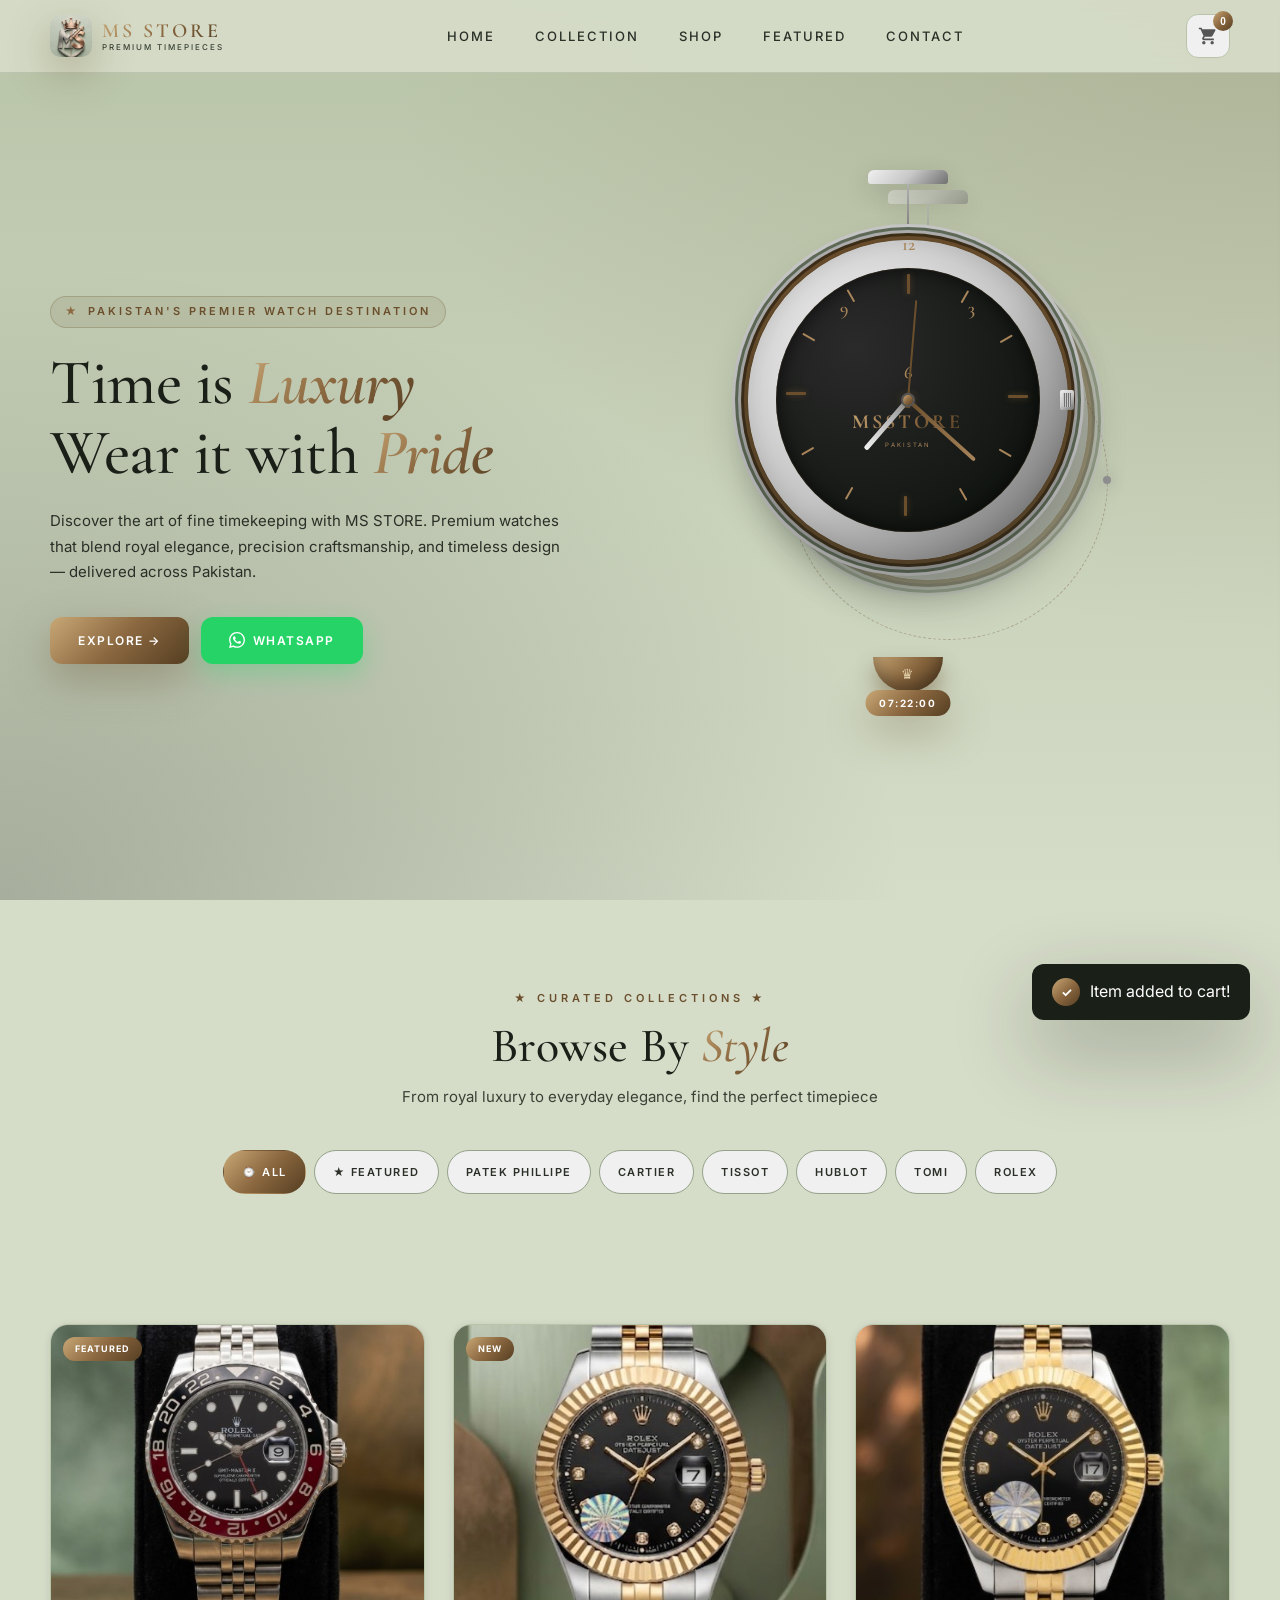
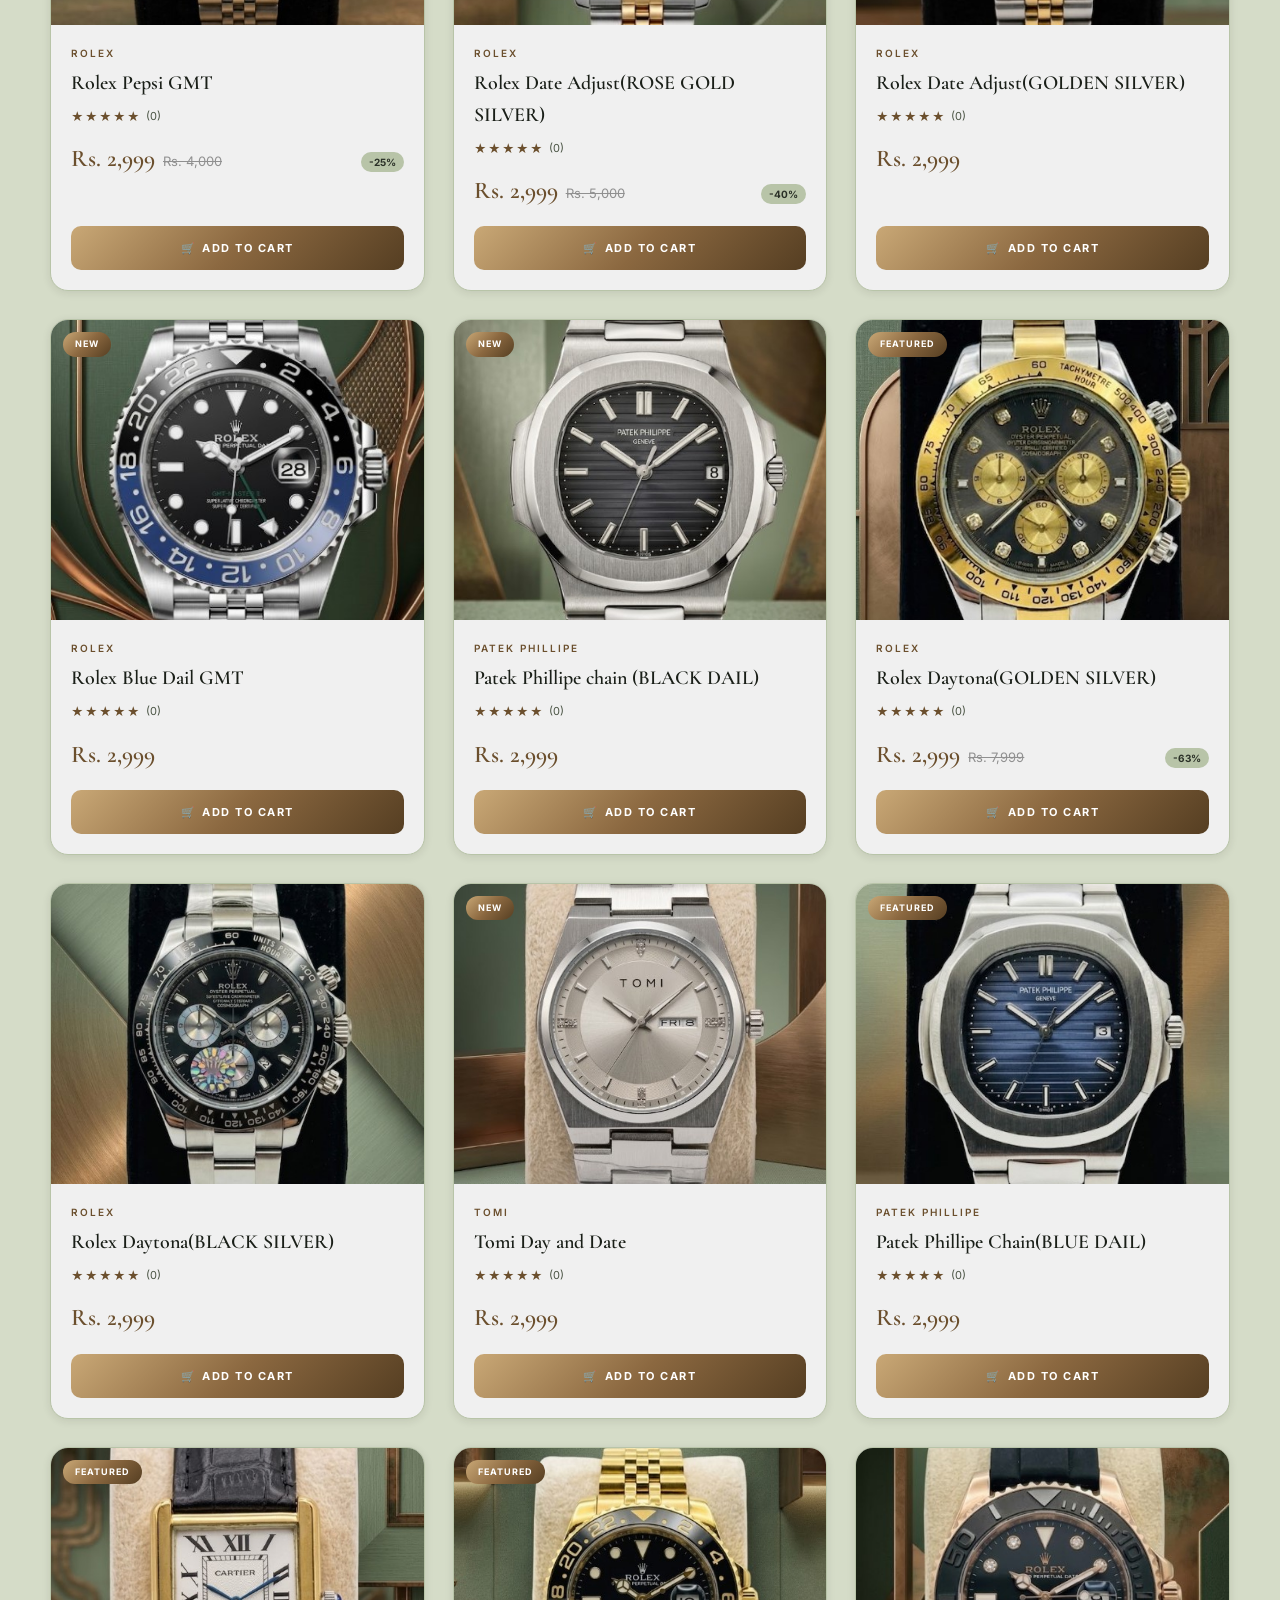
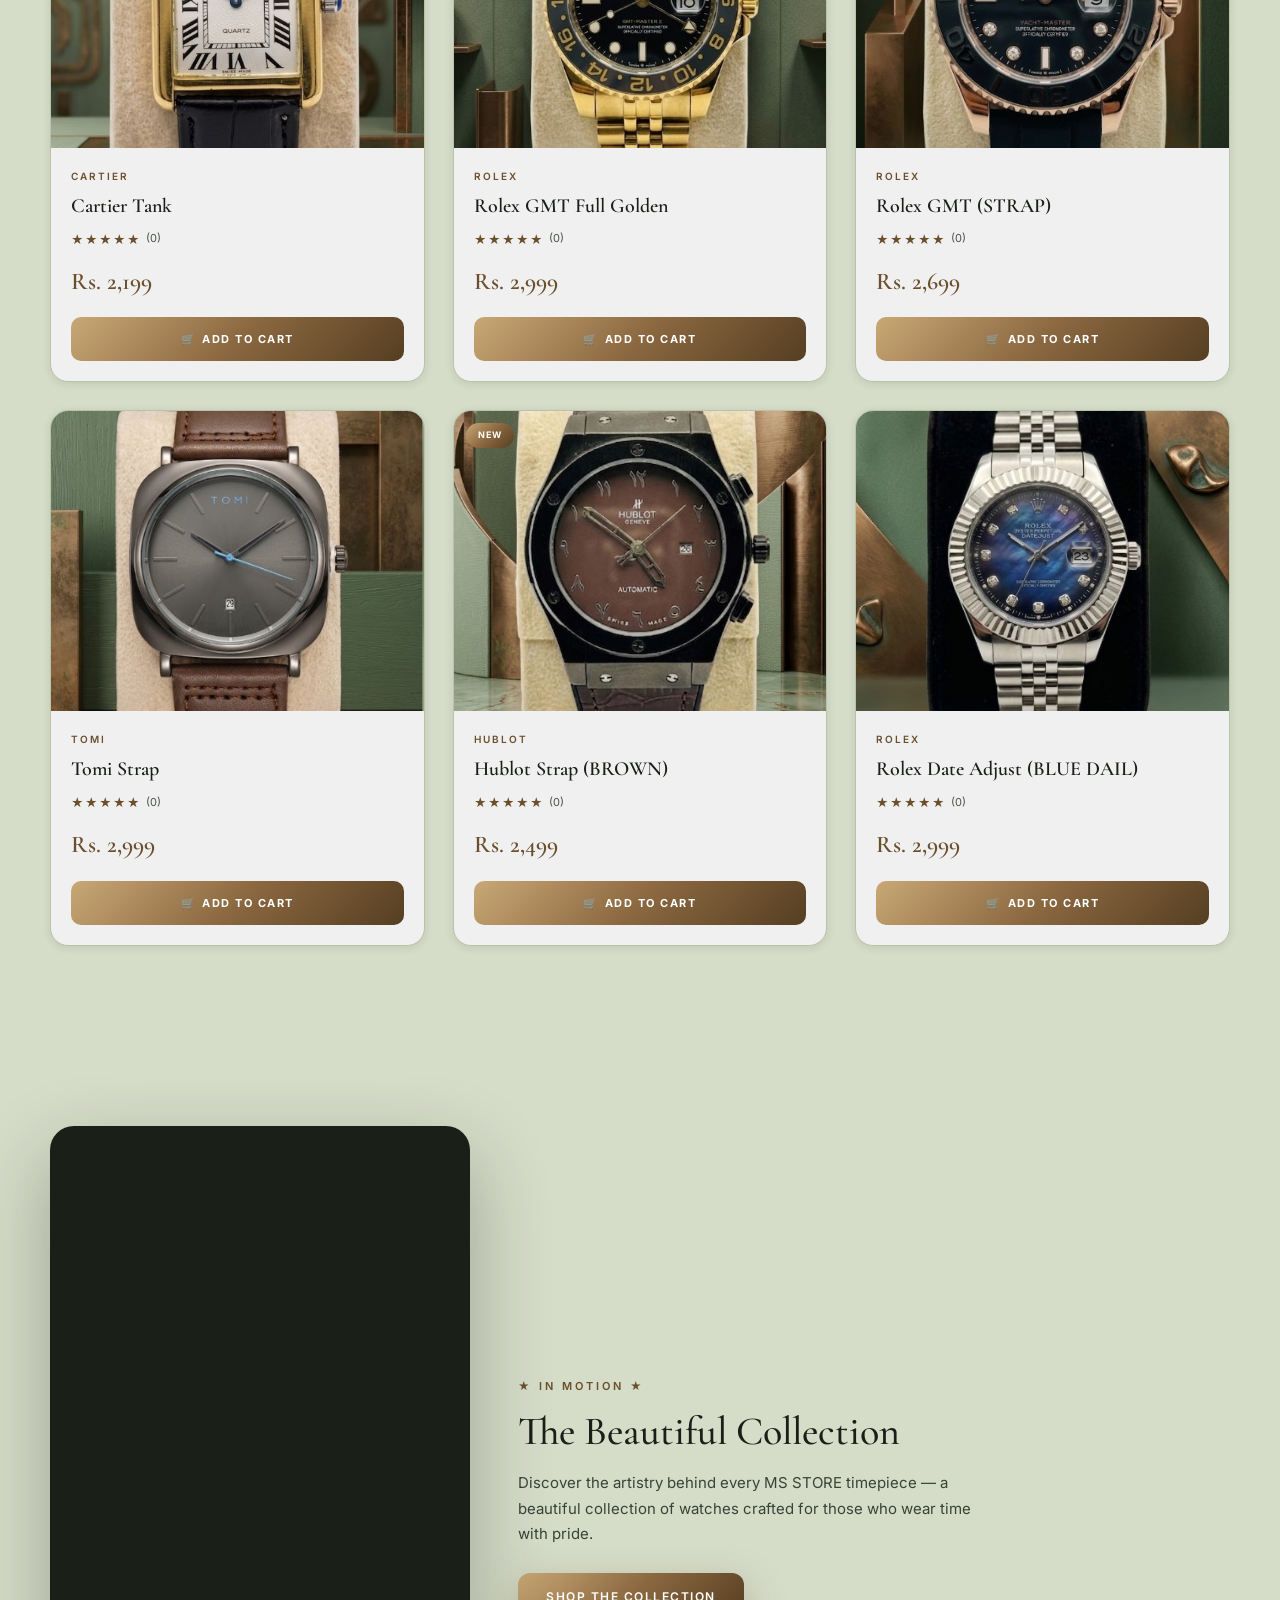
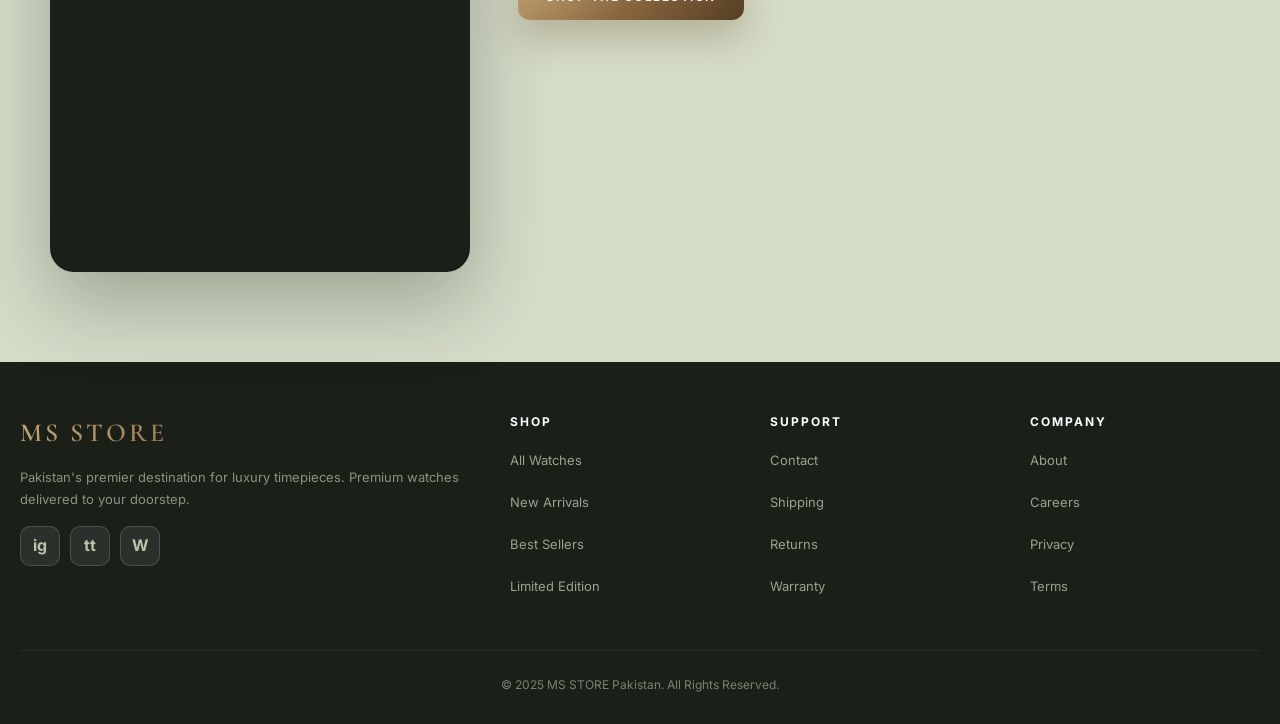
==== commit 3c7ef971: "update" ====
--- a/index.html
+++ b/index.html
@@ -31,7 +31,7 @@
     <li><a href="#home" onclick="closeMenu()">Home</a></li>
     <li><a href="#categories" onclick="closeMenu()">Collection</a></li>
     <li><a href="#products" onclick="closeMenu()">Shop</a></li>
-    <li><a href="product.html" onclick="closeMenu()">Featured</a></li>
+    <li><a href="index.html?filter=featured#products" onclick="closeMenu()">Featured</a></li>
     <li><a href="contact.html" onclick="closeMenu()">Contact</a></li>
   </ul>
   <div class="nav-actions">
@@ -143,6 +143,11 @@
   <div class="product-grid" id="productGrid"></div>
 </section>
 
+<!-- SHOWCASE VIDEO (after catalog) -->
+<section class="section showcase-section hidden" id="showcase">
+  <div class="showcase-wrap" id="showcaseWrap"></div>
+</section>
+
 <!-- FOOTER -->
 <footer>
   <div class="footer-content">
--- a/css/style.css
+++ b/css/style.css
@@ -779,6 +779,96 @@
   line-height: 1.7;
 }
 
+/* ============================================
+   SHOWCASE VIDEO CARD (homepage "Our Collection")
+   ============================================ */
+.showcase-section.hidden { display: none; }
+
+/* Video on the left, text content on the right (desktop / client view) */
+.showcase-wrap {
+  display: flex;
+  align-items: center;
+  gap: 48px;
+  max-width: 1200px;
+  margin: 0 auto;
+}
+.showcase-media {
+  position: relative;
+  flex: 0 0 42%;
+  max-width: 420px;
+  width: 100%;
+  aspect-ratio: 9 / 16;
+  border-radius: 24px;
+  overflow: hidden;
+  background: var(--sage-900);
+  box-shadow: var(--shadow-xl);
+}
+.showcase-video {
+  position: absolute;
+  inset: 0;
+  width: 100%;
+  height: 100%;
+  object-fit: cover;
+}
+.showcase-content {
+  flex: 1 1 auto;
+  display: flex;
+  flex-direction: column;
+  align-items: flex-start;
+  text-align: left;
+  padding: 8px 0;
+}
+.showcase-eyebrow {
+  color: var(--bronze-500);
+  font-size: 11px;
+  letter-spacing: 3px;
+  text-transform: uppercase;
+  font-weight: 600;
+  margin-bottom: 12px;
+}
+.showcase-title {
+  font-family: 'Cormorant Garamond', serif;
+  font-size: clamp(28px, 4vw, 40px);
+  color: var(--sage-900);
+  font-weight: 500;
+  line-height: 1.15;
+  margin-bottom: 16px;
+}
+.showcase-desc {
+  color: var(--sage-700);
+  font-size: 15px;
+  line-height: 1.7;
+  margin-bottom: 26px;
+  max-width: 480px;
+}
+.showcase-content .btn {
+  align-self: flex-start;
+}
+
+/* Mobile: stack video on top, text below, full width and centered */
+@media (max-width: 768px) {
+  .showcase-wrap {
+    flex-direction: column;
+    gap: 28px;
+  }
+  .showcase-media {
+    flex: 0 0 auto;
+    max-width: 340px;
+    width: 100%;
+  }
+  .showcase-content {
+    align-items: center;
+    text-align: center;
+    padding: 0 4px;
+  }
+  .showcase-desc {
+    max-width: 100%;
+  }
+  .showcase-content .btn {
+    align-self: center;
+  }
+}
+
 .category-bar {
   display: flex;
   justify-content: center;
